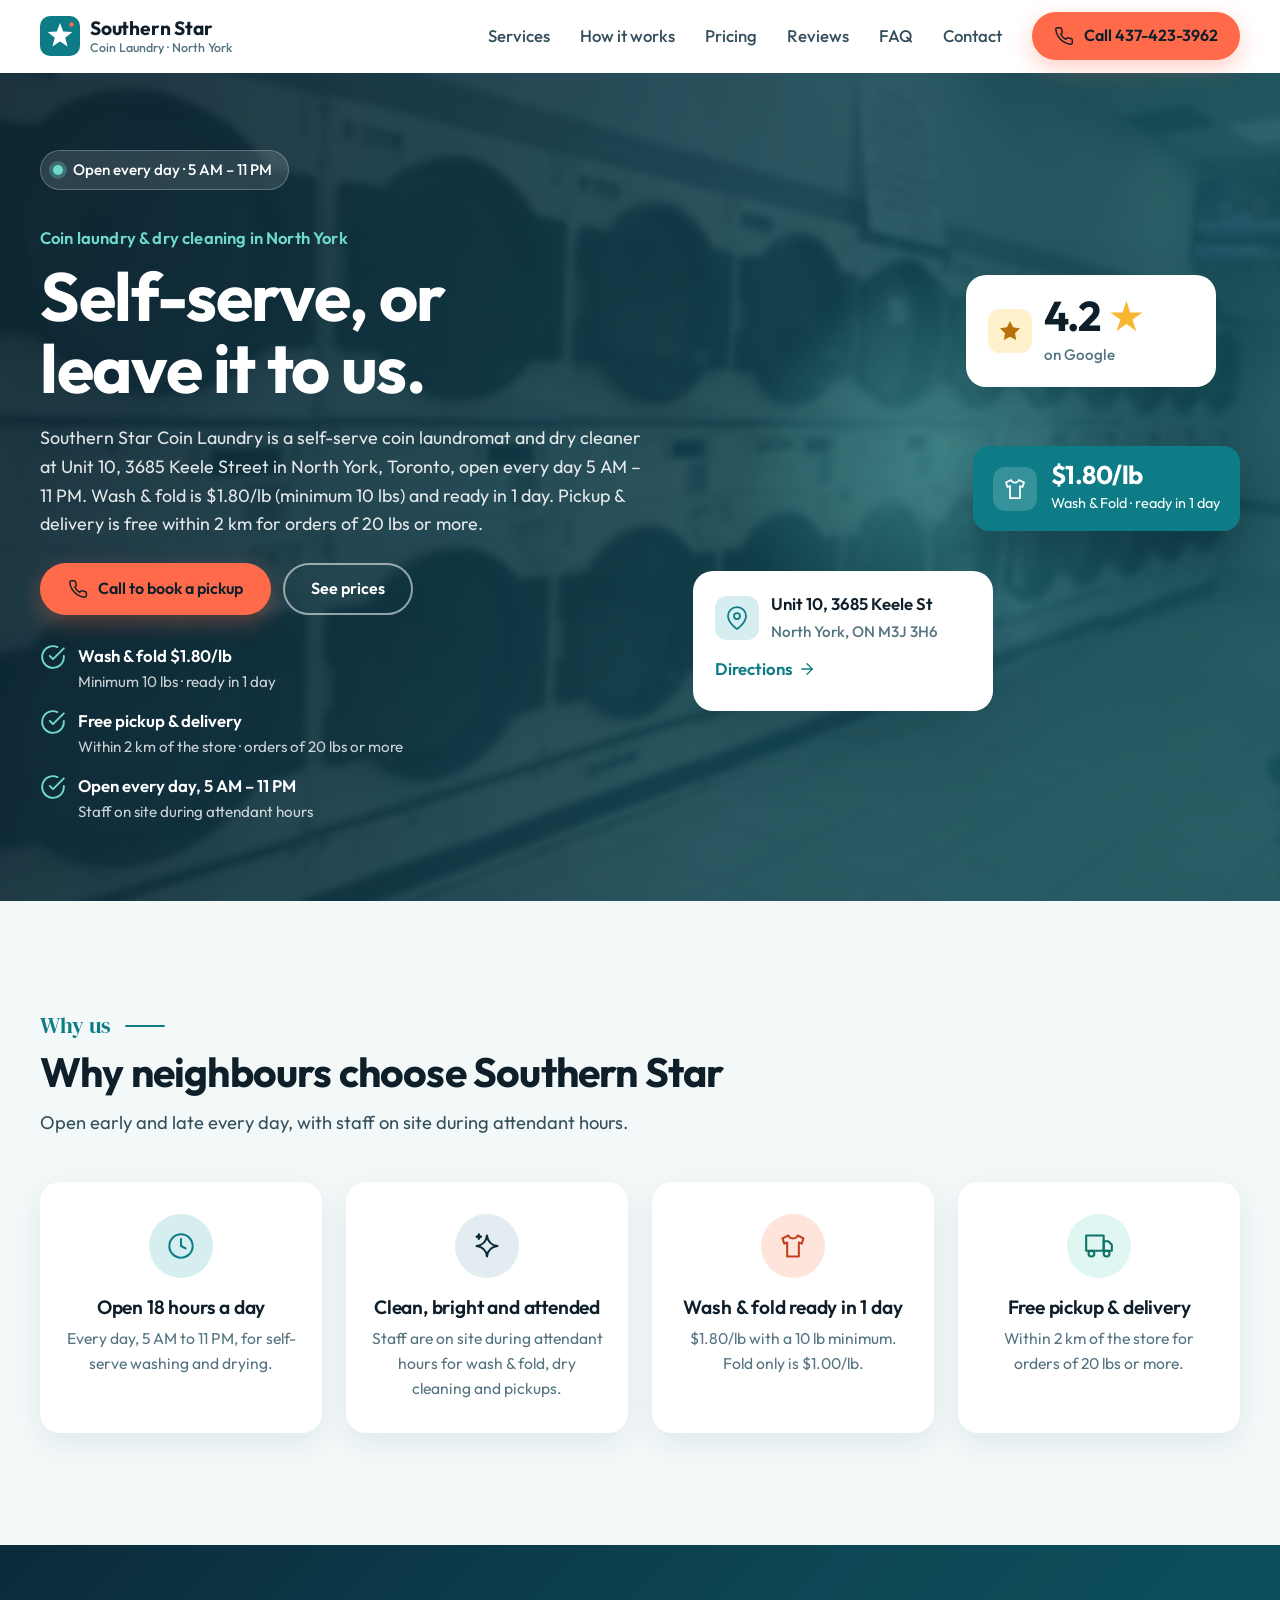
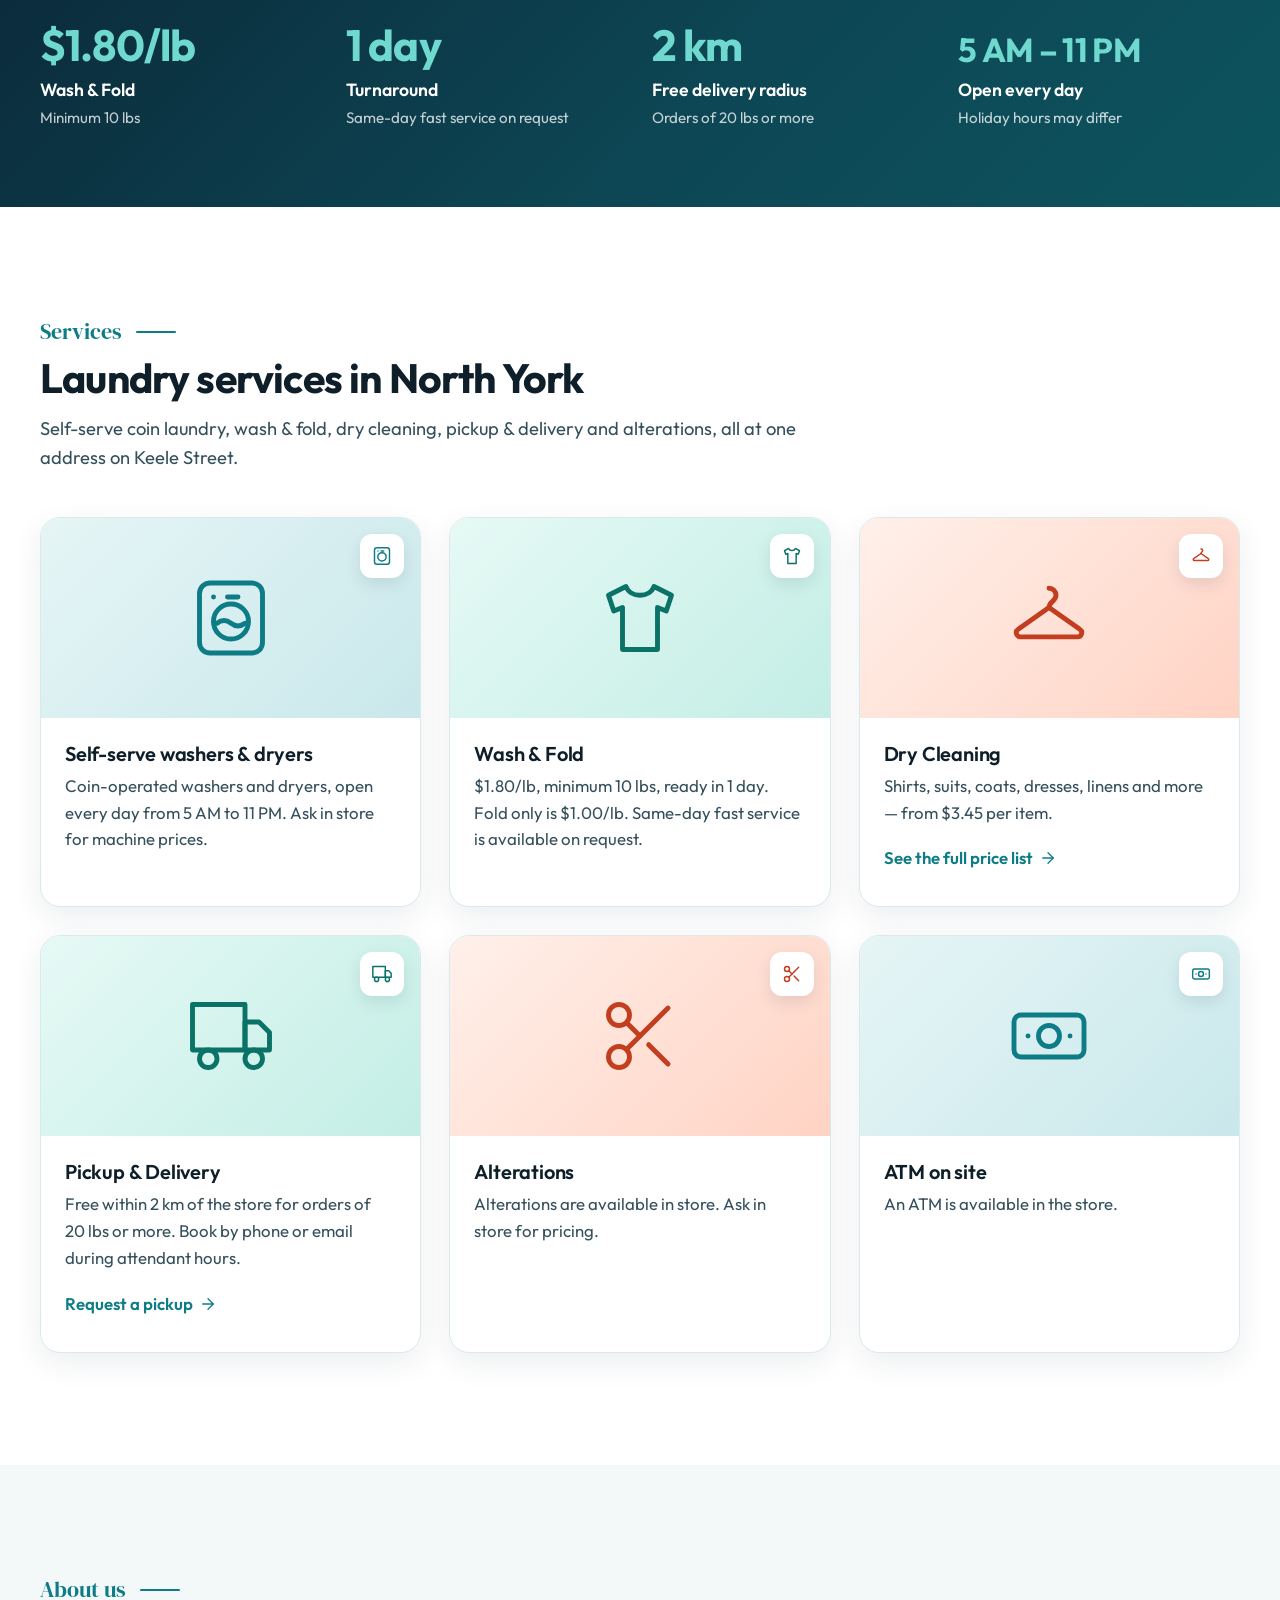
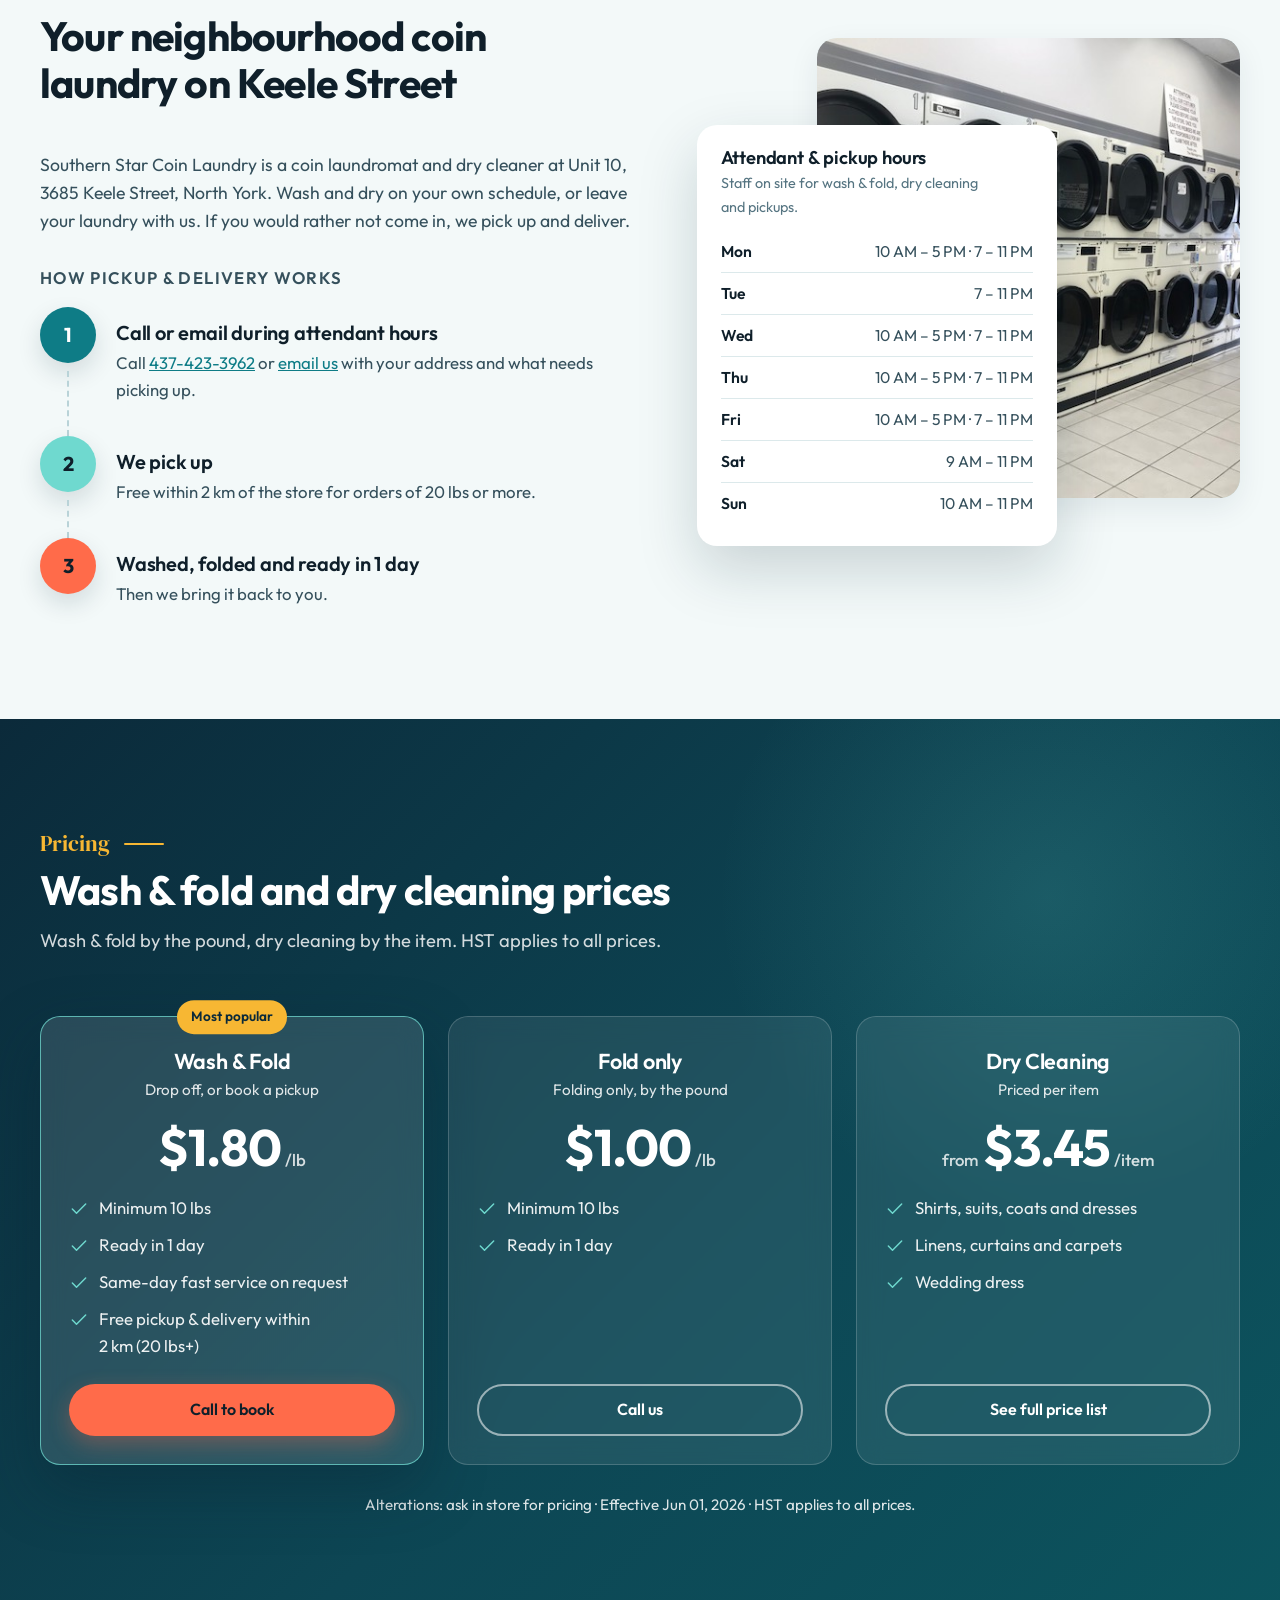
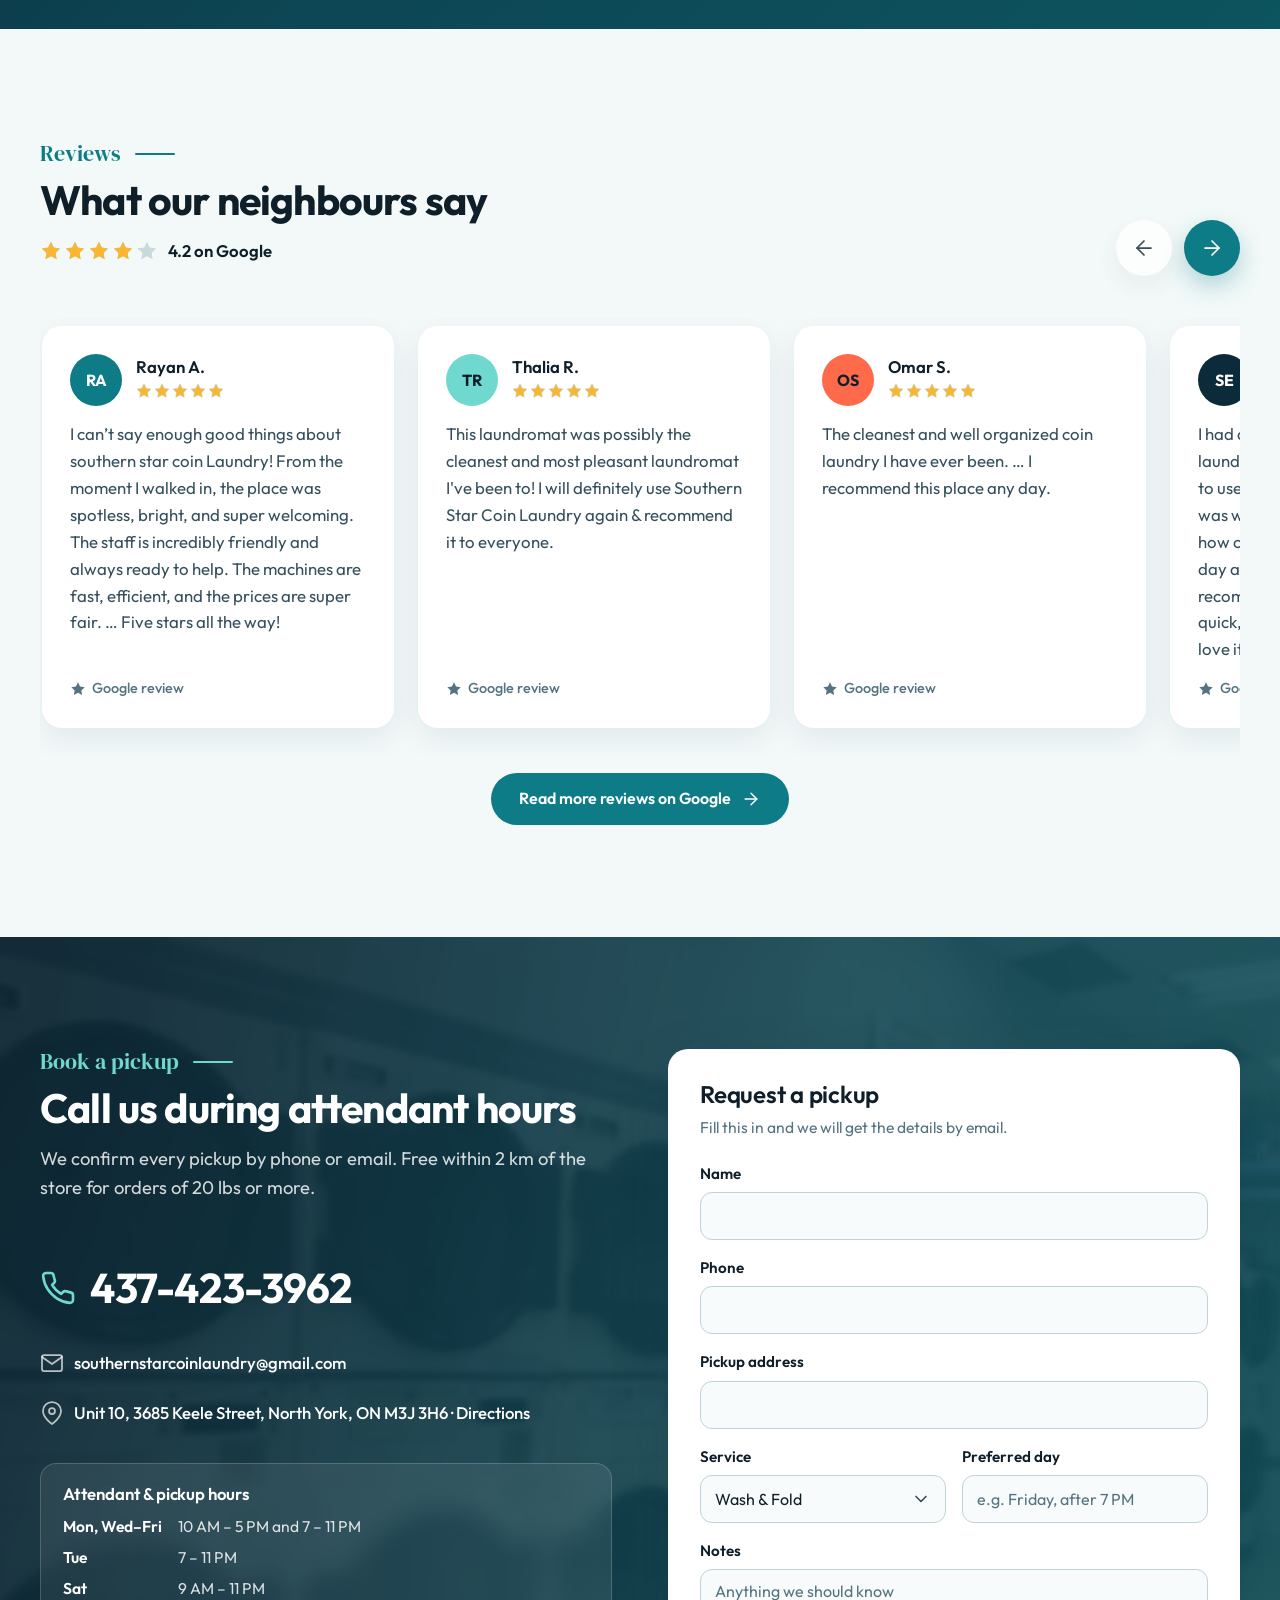
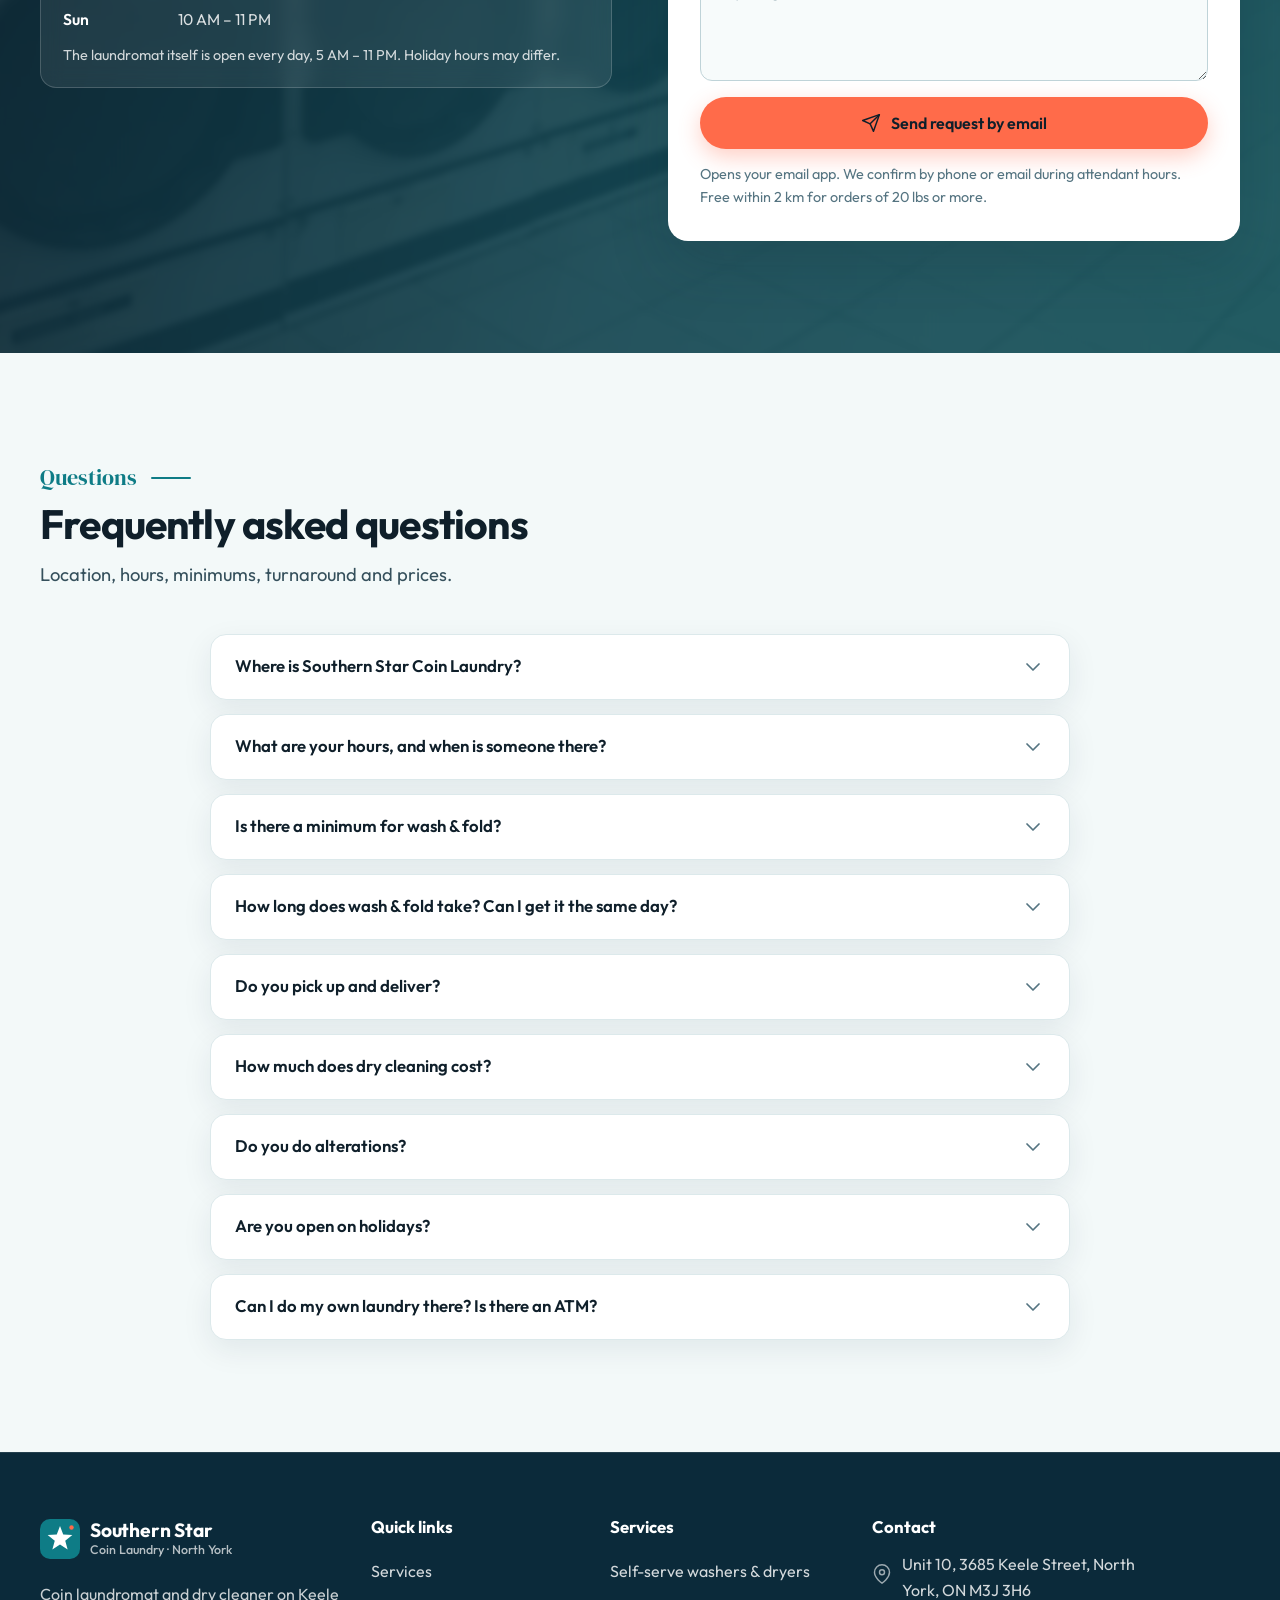
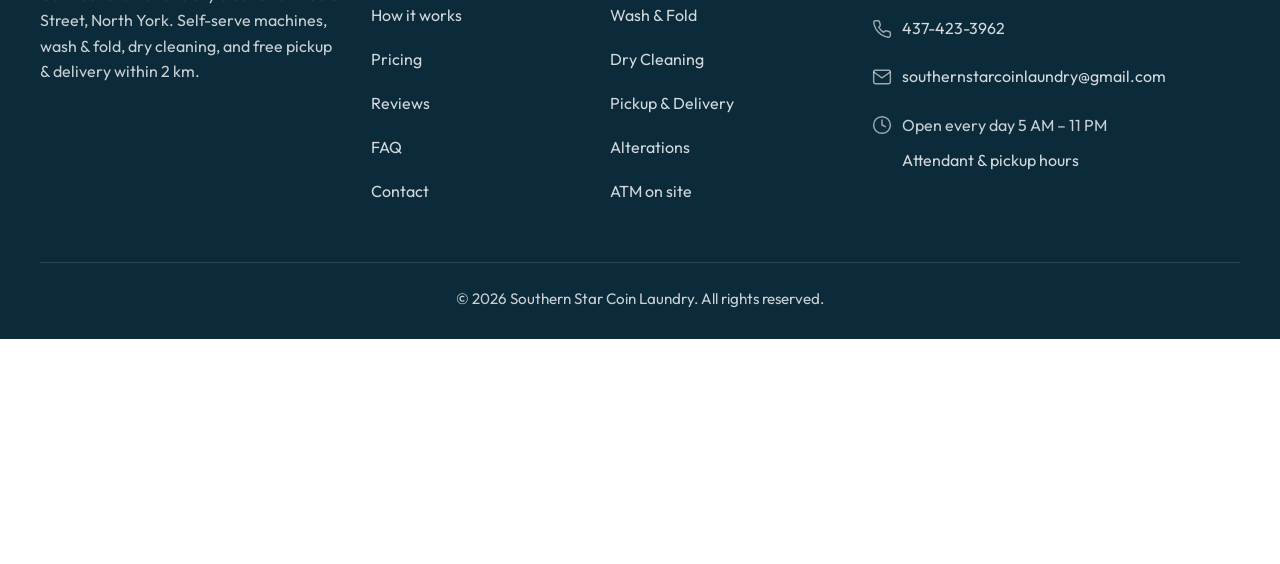
==== about.html @ 2274a683 "Rebuild the site: new design, teal/coral colours, SEO and AI search A from-scratch rebuild inspired " ====
<!doctype html>
<html lang="en-CA">
<head>
  <meta charset="utf-8">
  <meta name="viewport" content="width=device-width, initial-scale=1, viewport-fit=cover">
  <meta http-equiv="refresh" content="0; url=index.html#about">
  <title>About Us | Southern Star Coin Laundry, North York</title>
  <meta name="description" content="Southern Star Coin Laundry is your neighbourhood laundromat at Unit 10, 3685 Keele St, North York: wash &amp; fold, dry cleaning, pickup &amp; delivery.">
  <meta name="robots" content="noindex, follow">
  <link rel="canonical" href="https://sscoinlaundry.vercel.app/">
  <meta name="theme-color" content="#FFFFFF">
  <link rel="icon" href="data:image/svg+xml,%3Csvg xmlns='http://www.w3.org/2000/svg' viewBox='0 0 40 40'%3E%3Crect width='40' height='40' rx='10' fill='%230E7C86'/%3E%3Cpolygon fill='%23fff' points='20,7 23.23,15.55 32.36,15.98 25.23,21.7 27.64,30.52 20,25.5 12.36,30.52 14.77,21.7 7.64,15.98 16.77,15.55'/%3E%3Ccircle cx='31.5' cy='8.5' r='2.2' fill='%23FF6B4A'/%3E%3C/svg%3E">
  <link rel="stylesheet" href="css/site.css">
</head>
<body>
  <main id="main" class="redirect">
    <div>
      <h1>About Southern Star Coin Laundry</h1>
      <p>This page has moved to the home page. <a class="btn btn--blue btn--sm" href="index.html#about">Continue to About us</a></p>
    </div>
  </main>
</body>
</html>
---- css/site.css ----
/* ==========================================================================
   Southern Star Coin Laundry — site.css
   One stylesheet for every page. No framework, no icon font.

   Table of contents
     1. Tokens
     2. Base and reset
     3. Typography
     4. Layout: container, sections, section headers
     5. Icons and buttons
     6. Header and navigation
     7. Hero
     8. Why us (feature cards)
     9. Stats band
    10. Services
    11. About / How it works
    12. Pricing band (glass cards)
    13. Reviews
    14. Book a pickup (contact block + form)
    15. FAQ
    16. Footer
    17. Secondary pages: page hero, tabs, price list, hours table, map, CTA band
    18. Utilities
    19. Hover (fine pointers only) and reduced motion
    20. Pricing page (pricing.html)
    21. Contact page (contact.html)
   ========================================================================== */


/* 1. Tokens
   ========================================================================== */
:root {
  /* "Fresh & clean": deep teal for trust, aqua for highlights, warm coral for the
     Call buttons. --blue keeps its name but is the deep teal. Contrast ratios are
     WCAG 2.x, measured by script. */
  --blue: #0E7C86;          /* deep teal: links, eyebrows, icons, secondary buttons (white text 4.95:1) */
  --blue-dark: #0A5F67;     /* teal hover / pressed (white text 7.4:1) */
  --blue-soft: #EDF7F8;     /* teal tint: light button hover, note boxes (teal text 4.5:1) */
  --aqua: #6FD9CF;          /* highlights on dark only: eyebrows, stat numbers, check icons (4.6:1+ on every dark surface) */
  --aqua-deep: #0B7268;     /* aqua-family icons on light tints */
  --cta: #FF6B4A;           /* warm coral: the Call buttons, with --ink text (6.0:1) */
  --cta-hover: #FF8466;     /* lighter on hover so the dark label gains contrast (7.0:1) */
  --cta-deep: #C23E1F;      /* coral-family icons on light tints */
  --navy: #0B2A3A;          /* deep sea navy: footer, dark band base */
  --navy-deep: #082230;     /* photo overlays */
  --navy-mid: #0D4654;
  --teal-end: #0C545E;      /* lightest stop of the dark bands: aqua 5.1:1, amber 4.8:1 */
  --ink: #0F1F2A;           /* headings */
  --text: #35505C;          /* body: 8.0:1 on --bg */
  --muted: #557481;         /* secondary text: 4.7:1 on --bg, 5.0:1 on white */
  --bg: #F3F9F9;
  --card: #FFFFFF;
  --line: #DCE9EB;
  --amber: #F7B733;         /* only the "Most popular" badge, the pricing eyebrow and rating stars */
  --amber-dark: #D9980E;
  --radius: 20px;
  --radius-sm: 12px;
  --pill: 999px;
  --shadow: 0 10px 30px rgba(11, 42, 58, .08);
  --shadow-lg: 0 24px 60px rgba(11, 42, 58, .18);
  --font: "Outfit", system-ui, -apple-system, "Segoe UI", Roboto, sans-serif;
  --font-serif: "DM Serif Display", Georgia, "Times New Roman", serif;
  --header-h: 72px;
  --container: 1200px;
  --gutter: 24px;
  --section-pad: clamp(64px, 9vw, 112px);
  --ease: cubic-bezier(.2, .7, .2, 1);
  --dark-gradient: linear-gradient(135deg, var(--navy) 0%, var(--navy-mid) 55%, var(--teal-end) 100%);
}

@media (max-width: 39.999em) {
  :root { --gutter: 16px; --header-h: 64px; }
}


/* 2. Base and reset
   ========================================================================== */
*, *::before, *::after { box-sizing: border-box; }

html {
  -webkit-text-size-adjust: 100%;
  -webkit-tap-highlight-color: transparent;
  scroll-padding-top: calc(var(--header-h) + 16px);
}

@media (prefers-reduced-motion: no-preference) {
  html { scroll-behavior: smooth; }
}

body {
  margin: 0;
  font-family: var(--font);
  font-size: 1.05rem;
  line-height: 1.6;
  color: var(--text);
  background: var(--card);
  -webkit-font-smoothing: antialiased;
  /* break-word (not anywhere) so flex and grid items never shrink to one letter;
     the long email address opts back in to "anywhere" (section 18) */
  overflow-wrap: break-word;
}

img, svg, iframe { display: block; max-width: 100%; }

a { color: var(--blue); }
a, button, [role="button"], summary { touch-action: manipulation; }
/* Phone numbers in running text never split at the hyphens */
a[href^="tel:"]:not(.btn):not(.book__phone) { white-space: nowrap; }

button, input, select, textarea { font: inherit; color: inherit; }

/* Anchor offset for the sticky header lives on html (scroll-padding-top) only;
   adding scroll-margin on targets as well doubled it */

:focus-visible { outline: 3px solid var(--blue); outline-offset: 3px; }
:focus:not(:focus-visible) { outline: none; }
.hero :focus-visible,
.section--dark :focus-visible,
.site-footer :focus-visible { outline-color: #fff; }


/* 3. Typography
   ========================================================================== */
h1, h2, h3, h4 { margin: 0; color: var(--ink); line-height: 1.15; letter-spacing: -.02em; }
h1 { font-size: clamp(2.4rem, 5.5vw, 4.25rem); font-weight: 700; line-height: 1.05; }
h2 { font-size: clamp(1.9rem, 3.2vw, 2.6rem); font-weight: 700; }
h3 { font-size: 1.25rem; font-weight: 600; letter-spacing: -.01em; }
p { margin: 0 0 1em; }
h1, h2, h3 { text-wrap: balance; }
p, li, dd { text-wrap: pretty; }   /* avoids one-word last lines where supported */

.eyebrow {
  display: flex;
  align-items: center;
  gap: 14px;
  margin: 0;
  font-family: var(--font-serif);
  font-weight: 400;
  font-size: 1.35rem;
  line-height: 1.2;
  color: var(--blue);
}
.eyebrow::after { content: ""; width: 40px; height: 2px; background: currentColor; border-radius: 2px; }
.eyebrow--amber { color: var(--amber); }
.eyebrow--white { color: #fff; }
.eyebrow--aqua { color: var(--aqua); }   /* on dark bands only */


/* 4. Layout
   Breakpoints are in em (16px = 1em by default), so layouts stack when people raise
   their browser text size. Grid tracks use minmax(0, …) so a long word wraps
   instead of widening the page.
   ========================================================================== */
.container {
  width: 100%;
  max-width: calc(var(--container) + 2 * var(--gutter));
  margin: 0 auto;
  padding: 0 var(--gutter);
  /* viewport-fit=cover: keep content clear of the notch in landscape */
  padding-left: max(var(--gutter), env(safe-area-inset-left, 0px));
  padding-right: max(var(--gutter), env(safe-area-inset-right, 0px));
}

.section { padding: var(--section-pad) 0; }
.section--light { background: var(--bg); }
.section--white { background: var(--card); }
.section--dark { background: var(--dark-gradient); color: #fff; }
.section--dark h2, .section--dark h3 { color: #fff; }

.section__head { max-width: 760px; margin-bottom: 44px; }
.section__title { margin: 10px 0 12px; }
.section__lead { font-size: 1.15rem; margin: 0; color: var(--text); }
.section--dark .section__lead { color: rgba(255, 255, 255, .82); }
.section__head--center { margin-left: auto; margin-right: auto; text-align: center; }
.section__head--center .eyebrow { justify-content: center; }
/* Centred eyebrows get a line on both sides so the word sits on the centre line */
.section__head--center .eyebrow::before { content: ""; width: 40px; height: 2px; background: currentColor; border-radius: 2px; }


/* 5. Icons and buttons
   ========================================================================== */
.icon {
  width: 24px;
  height: 24px;
  flex: none;
  fill: none;
  stroke: currentColor;
  stroke-width: 1.75;
  stroke-linecap: round;
  stroke-linejoin: round;
}
.icon--fill { fill: currentColor; stroke: none; }
.icon--sm { width: 20px; height: 20px; }
.icon--xl { width: 84px; height: 84px; stroke-width: 1.4; }

.btn {
  display: inline-flex;
  align-items: center;
  justify-content: center;
  gap: 10px;
  min-height: 52px;
  padding: 0 26px;
  border: 2px solid transparent;
  border-radius: var(--pill);
  font-weight: 600;
  font-size: 1rem;
  line-height: 1.2;
  text-decoration: none;
  text-align: center;
  cursor: pointer;
  user-select: none;
  -webkit-user-select: none;
  -webkit-touch-callout: none;
  transition: transform .12s var(--ease), background-color .15s, color .15s, border-color .15s, box-shadow .15s;
}
.btn:active { transform: scale(.97); }
.btn .icon { width: 20px; height: 20px; }

.btn--cta { background: var(--cta); color: var(--ink); box-shadow: 0 8px 22px rgba(255, 107, 74, .32); }
.btn--blue { background: var(--blue); color: #fff; }
.btn--light { background: #fff; color: var(--blue); }
.btn--outline { background: transparent; color: #fff; border-color: rgba(255, 255, 255, .55); }
.btn--outline-blue { background: transparent; color: var(--blue); border-color: var(--blue); }
.btn--block { width: 100%; }
.btn--sm { min-height: 44px; padding: 0 18px; font-size: .95rem; }

/* Circle buttons (reviews prev/next) */
.circle-btn {
  width: 56px;
  height: 56px;
  border: 0;
  border-radius: 50%;
  display: inline-flex;
  align-items: center;
  justify-content: center;
  cursor: pointer;
  user-select: none;
  -webkit-user-select: none;
  transition: transform .12s var(--ease), background-color .15s, opacity .15s;
}
.circle-btn:active { transform: scale(.94); }
.circle-btn:disabled { opacity: .4; cursor: default; }
.circle-btn--light { background: #fff; color: var(--ink); box-shadow: var(--shadow); }
.circle-btn--blue { background: var(--blue); color: #fff; box-shadow: 0 10px 24px rgba(14, 124, 134, .3); }

/* Text link with arrow */
.link-arrow {
  display: inline-flex;
  align-items: center;
  gap: 6px;
  min-height: 44px;
  font-weight: 600;
  color: var(--blue);
  text-decoration: none;
}
.link-arrow .icon { width: 18px; height: 18px; }


/* 6. Header and navigation
   ========================================================================== */
.skip-link {
  position: absolute;
  top: -100px;
  left: 16px;
  z-index: 100;
  padding: 12px 18px;
  border-radius: var(--radius-sm);
  background: var(--navy);
  color: #fff;
  font-weight: 600;
  text-decoration: none;
}
.skip-link:focus { top: 12px; }

.site-header {
  position: sticky;
  top: 0;
  z-index: 50;
  background: #fff;
  border-bottom: 1px solid transparent;
  transition: box-shadow .2s var(--ease), border-color .2s;
}
.site-header.is-scrolled { box-shadow: 0 6px 24px rgba(11, 42, 58, .08); border-color: var(--line); }

.nav { position: relative; display: flex; align-items: center; gap: 16px; min-height: var(--header-h); }

.brand {
  display: flex;
  align-items: center;
  gap: 10px;
  margin-right: auto;
  min-width: 0;
  min-height: 44px;
  color: var(--ink);
  text-decoration: none;
}
.brand__mark { width: 40px; height: 40px; flex: none; }
.brand__text { display: flex; flex-direction: column; min-width: 0; line-height: 1.1; }
.brand__name, .brand__tag { white-space: nowrap; overflow: hidden; text-overflow: ellipsis; }
.brand__name { font-weight: 700; font-size: 1.2rem; letter-spacing: -.01em; }
.brand__tag { font-size: .78rem; font-weight: 500; color: var(--muted); margin-top: 2px; }

.nav__links ul { list-style: none; margin: 0; padding: 0; display: flex; gap: 2px; }
.nav__links a {
  display: flex;
  align-items: center;
  min-height: 44px;
  padding: 0 14px;
  border-radius: var(--pill);
  color: var(--text);
  font-weight: 500;
  text-decoration: none;
  white-space: nowrap;
  transition: background-color .15s, color .15s;
}
.nav__links a:active { background: var(--bg); }

.nav__actions { display: flex; align-items: center; gap: 8px; flex: none; }

.btn--call { min-height: 48px; padding: 0 20px; flex: none; }
.btn--call__short { display: none; }

.nav__toggle {
  display: none;
  flex: none;
  width: 44px;
  height: 44px;
  padding: 0;
  border: 0;
  border-radius: var(--radius-sm);
  background: var(--bg);
  color: var(--ink);
  cursor: pointer;
  align-items: center;
  justify-content: center;
  user-select: none;
  -webkit-user-select: none;
}
.nav__toggle:active { transform: scale(.94); }
.nav__toggle .icon--close { display: none; }
.site-header.is-open .nav__toggle .icon--menu { display: none; }
.site-header.is-open .nav__toggle .icon--close { display: block; }

@media (max-width: 68.749em) {
  .nav__links a { padding: 0 10px; }
  /* Short "Call" label until the full number fits without squeezing the brand */
  .btn--call__full { display: none; }
  .btn--call__short { display: inline; }
}

@media (max-width: 61.999em) {
  .nav__toggle { display: inline-flex; }
  .btn--call__full { display: none; }
  .btn--call__short { display: inline; }
  .btn--call { padding: 0 16px; min-height: 44px; }
  .nav { gap: 12px; }

  .nav__links {
    display: none;
    position: absolute;
    top: 100%;
    left: 0;
    right: 0;
    padding: 8px var(--gutter) 16px;
    padding-left: max(var(--gutter), env(safe-area-inset-left, 0px));
    padding-right: max(var(--gutter), env(safe-area-inset-right, 0px));
    background: #fff;
    border-top: 1px solid var(--line);
    box-shadow: 0 24px 40px rgba(11, 42, 58, .14);
    /* The panel scrolls on its own when it is taller than the screen (phones in landscape) */
    max-height: calc(100vh - var(--header-h));
    max-height: calc(100dvh - var(--header-h));
    overflow-y: auto;
    overscroll-behavior: contain;
    -webkit-overflow-scrolling: touch;
  }
  .site-header.is-open .nav__links { display: block; }
  .nav__links ul { flex-direction: column; gap: 2px; }
  .nav__links a { min-height: 48px; padding: 0 12px; font-size: 1.1rem; border-radius: var(--radius-sm); }

  /* No JavaScript (or site.js failed to load): a short, non-sticky header with the
     links in wrapping rows, so the menu is reachable and never covers the page */
  html:not(.js) .site-header { position: static; }
  html:not(.js) .nav__links { display: block; position: static; box-shadow: none; border: 0; padding: 0 0 10px; width: 100%; max-height: none; overflow: visible; }
  html:not(.js) .nav__links ul { flex-direction: row; flex-wrap: wrap; gap: 0 4px; }
  html:not(.js) .nav__links a { min-height: 44px; padding: 0 10px; font-size: 1rem; }
  html:not(.js) .nav { flex-wrap: wrap; }
  html:not(.js) .nav__links { order: 3; }   /* brand and Call on the first row */
  html:not(.js) .nav__toggle { display: none; }
}
@media (max-width: 61.999em) and (max-height: 500px) {
  .nav__links a { min-height: 44px; }
}

@media (max-width: 39.999em) {
  .brand__name { font-size: 1.1rem; }
  .brand__tag { font-size: .75rem; }   /* 12px floor */
}
@media (max-width: 23.749em) {
  .brand__mark { width: 36px; height: 36px; }
  .brand__name { font-size: 1.05rem; }
  .brand__tag { display: none; }
  .btn--call { padding: 0 12px; min-width: 44px; }
  .btn--call__short { position: absolute; width: 1px; height: 1px; overflow: hidden; clip: rect(0 0 0 0); white-space: nowrap; }
  .btn--call .icon { width: 22px; height: 22px; }
}
/* Very narrow screens or large text: the business name wraps, it is never cut off */
@media (max-width: 18.749em) {
  .nav { gap: 8px; }
  .brand { gap: 8px; }
  .brand__name { white-space: normal; line-height: 1.05; }
}


/* 7. Hero
   ========================================================================== */
.hero {
  position: relative;
  isolation: isolate;
  overflow: hidden;
  display: flex;
  align-items: center;
  min-height: 90vh;
  min-height: 90svh;
  padding: clamp(48px, 6vw, 80px) 0;
  background: var(--navy-deep);
  color: #fff;
}
.hero__bg {
  position: absolute;
  inset: -16px;
  z-index: -1;
  background:
    linear-gradient(105deg, rgba(8, 34, 48, .92) 0%, rgba(13, 70, 84, .88) 60%, rgba(12, 84, 94, .88) 100%),
    url("../img/laundromat_img.jpg") center / cover no-repeat;
  filter: blur(3px) saturate(.9);
  transform: scale(1.04);
}
.hero__grid {
  display: grid;
  grid-template-columns: minmax(0, 1.05fr) minmax(0, .95fr);
  gap: 48px;
  align-items: center;
}
.hero h1 { margin: 22px 0 20px; color: #fff; max-width: 12ch; }
/* Small descriptive line inside the H1 (search phrase), above the display line */
.hero__kicker {
  display: block;
  margin-bottom: 12px;
  font-size: clamp(1rem, 1.3vw, 1.15rem);
  font-weight: 600;
  line-height: 1.35;
  letter-spacing: .01em;
  color: var(--aqua);
}
.hero__lead {
  max-width: 58ch;
  margin: 0 0 24px;
  font-size: clamp(1.05rem, 1.4vw, 1.25rem);
  color: rgba(255, 255, 255, .88);
}

.chip {
  display: inline-flex;
  align-items: center;
  gap: 10px;
  min-height: 40px;
  padding: 6px 16px 6px 12px;
  border: 1px solid rgba(255, 255, 255, .24);
  border-radius: var(--pill);
  background: rgba(255, 255, 255, .12);
  font-weight: 500;
  font-size: .95rem;
  color: #fff;
}
.chip__dot { width: 10px; height: 10px; border-radius: 50%; background: var(--aqua); box-shadow: 0 0 0 4px rgba(111, 217, 207, .28); flex: none; }

.checklist { list-style: none; margin: 0; padding: 0; display: grid; gap: 14px; }
.checklist li { display: flex; gap: 12px; align-items: flex-start; }
.checklist .icon { width: 26px; height: 26px; color: var(--aqua); margin-top: 1px; }
.checklist strong { display: block; font-weight: 600; color: #fff; }
.checklist small { display: block; font-size: .95rem; color: rgba(255, 255, 255, .78); }

/* The buttons sit right under the lead so both are on the first screen */
.hero__actions { display: flex; flex-wrap: wrap; gap: 12px; margin-bottom: 28px; }

/* Floating card composition (desktop only) */
.hero__visual { position: relative; height: 480px; }
.hero__orb {
  position: absolute;
  left: 50%;
  top: 50%;
  width: 420px;
  height: 420px;
  border-radius: 50%;
  transform: translate(-50%, -50%);
  background: radial-gradient(circle at 45% 45%, rgba(111, 217, 207, .34), rgba(111, 217, 207, 0) 68%);
  filter: blur(12px);
  pointer-events: none;
}
.float-card {
  position: absolute;
  padding: 20px 22px;
  border-radius: var(--radius);
  background: #fff;
  color: var(--ink);
  box-shadow: var(--shadow-lg);
}
.float-card--rating { top: 28px; right: 24px; width: 250px; }
/* The three cards are staggered so they never share a horizontal band:
   rating ~28–140, price badge ~199–284, address ~327–464 (of 480) */
.float-card--address { left: 0; bottom: 16px; width: 300px; }
.float-card__big { font-size: 2.6rem; font-weight: 700; line-height: 1; letter-spacing: -.02em; color: var(--ink); margin: 0; }
.star-glyph { color: var(--amber); }
.float-card__label { margin: 6px 0 0; font-size: .95rem; color: var(--muted); font-weight: 500; }
.float-card__row { display: flex; align-items: center; gap: 12px; }
.float-card__icon {
  width: 44px;
  height: 44px;
  flex: none;
  border-radius: 12px;
  display: flex;
  align-items: center;
  justify-content: center;
}
.float-card__icon--star { background: #FFF1CC; color: #B7700A; }   /* rating gold, 3.5:1 */
.float-card__icon--teal { background: #D6EEF0; color: var(--blue); }
.float-card strong { display: block; font-weight: 600; color: var(--ink); }
.float-card .link-arrow { min-height: 44px; margin-top: 2px; }
.float-badge {
  position: absolute;
  right: 0;
  bottom: 196px;
  display: flex;
  align-items: center;
  gap: 14px;
  padding: 16px 20px;
  border-radius: 16px;
  background: var(--blue);
  color: #fff;
  box-shadow: 0 20px 50px rgba(8, 34, 48, .45);
}
.float-badge__icon { width: 44px; height: 44px; border-radius: 12px; background: rgba(255, 255, 255, .16); display: flex; align-items: center; justify-content: center; flex: none; }
.float-badge__value { font-size: 1.6rem; font-weight: 700; line-height: 1; letter-spacing: -.02em; }
.float-badge__label { font-size: .9rem; color: #fff; margin-top: 4px; white-space: nowrap; }

@media (max-width: 61.999em) {
  .hero__grid { grid-template-columns: minmax(0, 1fr); }
  .hero__visual { display: none; }
  .hero h1 { max-width: none; }
}
@media (max-width: 29.999em) {
  .hero__actions .btn { width: 100%; }
}
/* Phones in landscape: a compact hero so the buttons are near the first screen */
@media (max-height: 500px) and (orientation: landscape) {
  .hero { min-height: 0; padding: 32px 0; }
  .hero h1 { font-size: clamp(2rem, 5vw, 2.4rem); margin: 14px 0 12px; }
}


/* 8. Why us (feature cards)
   ========================================================================== */
.feature-grid { display: grid; grid-template-columns: repeat(4, minmax(0, 1fr)); gap: 24px; }

.feature-card {
  padding: 32px 24px;
  border-radius: var(--radius);
  background: var(--card);
  box-shadow: var(--shadow);
  text-align: center;
  transition: transform .2s var(--ease), box-shadow .2s var(--ease);
}
.feature-card h3 { margin: 0 0 8px; font-size: 1.2rem; }
.feature-card p { margin: 0; font-size: .98rem; color: var(--muted); }
.feature-card--left { text-align: left; }
.feature-card--left .icon-circle { margin-left: 0; }

.icon-circle {
  width: 64px;
  height: 64px;
  margin: 0 auto 18px;
  border-radius: 50%;
  display: flex;
  align-items: center;
  justify-content: center;
}
.icon-circle .icon { width: 28px; height: 28px; }
.icon-circle--teal { background: #D6EEF0; color: var(--blue); }        /* 4.1:1 */
.icon-circle--aqua { background: #DFF6F3; color: var(--aqua-deep); }   /* 5.1:1 */
.icon-circle--coral { background: #FFE4DC; color: var(--cta-deep); }   /* 4.3:1 */
.icon-circle--sea { background: #E2ECF1; color: var(--navy); }         /* 12.4:1 */

@media (max-width: 61.999em) { .feature-grid { grid-template-columns: repeat(2, minmax(0, 1fr)); } }
@media (max-width: 39.999em) {
  .feature-grid { grid-template-columns: minmax(0, 1fr); gap: 16px; }
  /* Phones: icon beside the text, so four short cards are not four screens */
  .feature-card { display: grid; grid-template-columns: 56px minmax(0, 1fr); gap: 2px 16px; align-items: start; text-align: left; padding: 20px; }
  .feature-card .icon-circle { grid-row: span 2; width: 56px; height: 56px; margin: 0; }
  .feature-card h3 { margin: 4px 0 2px; }
}


/* 9. Stats band
   ========================================================================== */
.stats { background: var(--dark-gradient); color: #fff; padding: clamp(48px, 6vw, 80px) 0; }
.stats__grid { display: grid; grid-template-columns: repeat(4, minmax(0, 1fr)); gap: 32px 24px; }
/* Every value box is one big-number line tall and its text sits on the bottom,
   so the labels and notes line up even where the value is set smaller */
.stat__value {
  display: flex;
  align-items: flex-end;
  min-height: calc(clamp(2rem, 3.4vw, 2.9rem) * 1.05);
  font-size: clamp(2rem, 3.4vw, 2.9rem);
  font-weight: 700;
  line-height: 1.05;
  letter-spacing: -.02em;
  color: var(--aqua);
}
.stat__value--sm { font-size: clamp(1.7rem, 2.6vw, 2.25rem); }
.stat__label { margin-top: 8px; font-weight: 600; font-size: 1.1rem; }
.stat__note { margin: 2px 0 0; font-size: .95rem; color: rgba(255, 255, 255, .76); }

/* Two columns until four fit without squeezing "5 AM – 11 PM" */
@media (max-width: 61.999em) { .stats__grid { grid-template-columns: repeat(2, minmax(0, 1fr)); } }
@media (max-width: 29.999em) {
  .stats__grid { gap: 28px 16px; }
  .stat__value { font-size: 1.75rem; min-height: calc(1.75rem * 1.05); }
  .stat__value--sm { font-size: 1.4rem; }
  .stat__label { font-size: 1rem; }
}
/* Large text on a phone: one stat per row */
@media (max-width: 18.749em) { .stats__grid { grid-template-columns: minmax(0, 1fr); } }


/* 10. Services
   ========================================================================== */
.services-grid { display: grid; grid-template-columns: repeat(3, minmax(0, 1fr)); gap: 28px; }

.service-card {
  display: flex;
  flex-direction: column;
  overflow: hidden;
  border: 1px solid var(--line);
  border-radius: var(--radius);
  background: var(--card);
  box-shadow: var(--shadow);
  transition: transform .2s var(--ease), box-shadow .2s var(--ease);
}
.service-card__media {
  position: relative;
  height: 200px;
  display: flex;
  align-items: center;
  justify-content: center;
}
.service-card__badge {
  position: absolute;
  top: 16px;
  right: 16px;
  width: 44px;
  height: 44px;
  border-radius: 12px;
  display: flex;
  align-items: center;
  justify-content: center;
  /* White tile in the card's own hue (the media block sets `color`), so each card
     stays one colour instead of adding a second accent */
  background: #fff;
  color: inherit;
  box-shadow: 0 6px 16px rgba(11, 42, 58, .10);
}
.service-card__body { padding: 24px 24px 28px; display: flex; flex-direction: column; gap: 8px; flex: 1; }
.service-card h3 { margin: 0; }
.service-card p { margin: 0; }
.service-card .link-arrow { margin-top: auto; padding-top: 4px; }

/* Three tints in diagonal order (teal, aqua, coral / aqua, coral, teal) */
.media--teal { background: linear-gradient(135deg, #E6F5F6 0%, #C9E8EB 100%); color: var(--blue); }
.media--aqua { background: linear-gradient(135deg, #E6F9F5 0%, #C3EEE5 100%); color: var(--aqua-deep); }
.media--coral { background: linear-gradient(135deg, #FFF0EA 0%, #FFD3C4 100%); color: var(--cta-deep); }

@media (max-width: 61.999em) { .services-grid { grid-template-columns: repeat(2, minmax(0, 1fr)); } }
@media (max-width: 39.999em) {
  .services-grid { grid-template-columns: minmax(0, 1fr); gap: 20px; }
  .service-card__media { height: 112px; }
  .service-card__media .icon--xl { width: 56px; height: 56px; }
}


/* 11. About / How it works
   ========================================================================== */
.how__grid { display: grid; grid-template-columns: minmax(0, 1.05fr) minmax(0, .95fr); gap: 56px; align-items: center; }
.how__intro { font-size: 1.1rem; margin: 0 0 32px; }
.how__subtitle { font-size: 1.05rem; font-weight: 600; color: var(--text); text-transform: uppercase; letter-spacing: .08em; margin: 0 0 20px; }

.steps { list-style: none; margin: 0; padding: 0; }
.step { position: relative; display: grid; grid-template-columns: 56px minmax(0, 1fr); gap: 20px; padding-bottom: 32px; }
.step:last-child { padding-bottom: 0; }
.step:not(:last-child)::before {
  content: "";
  position: absolute;
  left: 27px;
  top: 64px;
  bottom: 0;
  border-left: 2px dashed #B9D3D8;
}
.step__num {
  width: 56px;
  height: 56px;
  border-radius: 50%;
  display: flex;
  align-items: center;
  justify-content: center;
  font-weight: 700;
  font-size: 1.25rem;
  color: #fff;
  box-shadow: 0 10px 24px rgba(11, 42, 58, .14);
}
.step__num--teal { background: var(--blue); }
.step__num--aqua { background: var(--aqua); color: var(--ink); }
.step__num--coral { background: var(--cta); color: var(--ink); }
.step h3 { margin: 14px 0 6px; }
.step p { margin: 0; }

.how__visual { position: relative; padding-bottom: 48px; }
/* The gradient shows (with the alt text) if the photo fails to load */
.how__photo { margin-left: 120px; border-radius: var(--radius); overflow: hidden; box-shadow: var(--shadow); background: linear-gradient(135deg, #E6F5F6, #C9E8EB); color: var(--text); font-size: .9rem; }
/* The real shop photo is 640×480: at 460px tall it is shown at or below its own size */
.how__photo img { width: 100%; height: 460px; object-fit: cover; object-position: 30% 50%; }

.hours-card {
  position: absolute;
  left: 0;
  bottom: 0;
  width: min(360px, 100%);
  padding: 22px 24px;
  border-radius: var(--radius);
  background: #fff;
  box-shadow: var(--shadow-lg);
}
.hours-card h3 { margin: 0 0 4px; font-size: 1.15rem; }
.hours-card__note { margin: 0 0 12px; font-size: .9rem; color: var(--muted); }

.hours-table { width: 100%; border-collapse: collapse; font-size: .98rem; }
.hours-table th { width: 3.4em; padding: 8px 0; text-align: left; font-weight: 600; color: var(--ink); }
.hours-table td { padding: 8px 0; text-align: right; color: var(--text); }
.hours-table tr + tr { border-top: 1px solid var(--line); }
.hours-table--lg { font-size: 1.05rem; }
.hours-table--lg th, .hours-table--lg td { padding: 12px 0; }

@media (max-width: 61.999em) {
  .how__grid { grid-template-columns: minmax(0, 1fr); gap: 40px; }
  .how__visual { padding-bottom: 0; }
  .how__photo { margin-left: 0; }
  .how__photo img { height: 280px; }
  .hours-card { position: relative; width: auto; margin: -56px 16px 0; }
}


/* 12. Pricing band (glass cards)
   ========================================================================== */
.pricing { position: relative; isolation: isolate; overflow: hidden; }
.pricing::before {
  content: "";
  position: absolute;
  z-index: -1;
  right: -10%;
  top: -20%;
  width: 60vw;
  height: 60vw;
  max-width: 720px;
  max-height: 720px;
  border-radius: 50%;
  background: radial-gradient(circle, rgba(111, 217, 207, .14), rgba(111, 217, 207, 0) 65%);
  pointer-events: none;
}

.price-grid { display: grid; grid-template-columns: repeat(3, minmax(0, 1fr)); gap: 24px; padding-top: 16px; align-items: stretch; }

.glass {
  position: relative;
  display: flex;
  flex-direction: column;
  padding: 32px 28px 28px;
  border: 1px solid rgba(255, 255, 255, .18);
  border-radius: var(--radius);
  background: rgba(255, 255, 255, .08);
  -webkit-backdrop-filter: blur(12px);
  backdrop-filter: blur(12px);
  color: #fff;
}
.glass--featured { border-color: rgba(111, 217, 207, .75); background: rgba(255, 255, 255, .12); box-shadow: 0 24px 60px rgba(8, 34, 48, .35); }
.glass__badge {
  position: absolute;
  top: 0;
  left: 50%;
  transform: translate(-50%, -50%);
  padding: 6px 14px;
  border-radius: var(--pill);
  background: var(--amber);
  color: var(--navy);
  font-size: .85rem;
  font-weight: 600;
  white-space: nowrap;
}
.glass h3 { margin: 0 0 4px; font-size: 1.35rem; text-align: center; color: #fff; }
.glass__sub { margin: 0 0 20px; text-align: center; font-size: .95rem; color: rgba(255, 255, 255, .86); }
.price { margin: 0 0 22px; text-align: center; line-height: 1; }
.price__from { margin-right: 2px; font-size: 1.05rem; font-weight: 500; color: rgba(255, 255, 255, .8); }
.price__amount { font-size: clamp(2.6rem, 4vw, 3.4rem); font-weight: 700; letter-spacing: -.02em; }
.price__unit { margin-left: 4px; font-size: 1.05rem; font-weight: 500; color: rgba(255, 255, 255, .82); }
.glass ul { list-style: none; margin: 0 0 24px; padding: 0; display: grid; gap: 10px; align-content: start; flex: 1; }
.glass li { display: flex; gap: 10px; align-items: flex-start; color: rgba(255, 255, 255, .92); }
.glass li .icon { width: 20px; height: 20px; margin-top: 4px; color: var(--aqua); }
.pricing__note { margin: 28px 0 0; text-align: center; font-size: .95rem; color: rgba(255, 255, 255, .86); }

@media (max-width: 61.999em) {
  .price-grid { grid-template-columns: minmax(0, 1fr); max-width: 460px; margin: 0 auto; gap: 32px; }
}


/* 13. Reviews
   ========================================================================== */
.reviews__head { display: flex; align-items: flex-end; justify-content: space-between; gap: 24px; flex-wrap: wrap; }
.reviews__head .section__head { margin-bottom: 0; }
.reviews__nav { display: flex; gap: 12px; padding-bottom: 6px; }

.rating-line { display: flex; align-items: center; gap: 10px; margin-top: 14px; font-weight: 600; color: var(--ink); }
.stars { position: relative; display: inline-flex; gap: 2px; color: #C9D9DD; line-height: 0; }
.stars .icon { width: 22px; height: 22px; }
.stars__fill { position: absolute; left: 0; top: 0; display: inline-flex; gap: 2px; overflow: hidden; white-space: nowrap; color: var(--amber); }
.stars--sm .icon { width: 16px; height: 16px; }

.reviews__track {
  display: grid;
  grid-auto-flow: column;
  grid-auto-columns: min(85%, 352px);   /* the next card always peeks in */
  gap: 24px;
  margin-top: 36px;
  padding: 8px 2px 28px;
  overflow-x: auto;
  scroll-snap-type: x mandatory;
  scroll-padding: 0 2px;
  -webkit-overflow-scrolling: touch;
}
/* The arrows drive the row only with JavaScript; without it they are hidden and
   the row keeps its scrollbar */
.js .reviews__track { scrollbar-width: none; }
.js .reviews__track::-webkit-scrollbar { display: none; }
html:not(.js) .reviews__nav { display: none; }

.review-card {
  display: flex;
  flex-direction: column;
  gap: 14px;
  padding: 28px;
  border-radius: var(--radius);
  background: #fff;
  box-shadow: var(--shadow);
  scroll-snap-align: start;
  transition: transform .2s var(--ease), box-shadow .2s var(--ease);
}
.review-card__head { display: flex; align-items: center; gap: 14px; }
.review-card__name { display: block; font-weight: 600; color: var(--ink); }
.review-card__text { margin: 0; color: var(--text); }
.review-card__source { display: flex; align-items: center; gap: 6px; margin-top: auto; font-size: .9rem; font-weight: 500; color: var(--muted); }
.review-card__source .icon { width: 16px; height: 16px; }

.avatar {
  width: 52px;
  height: 52px;
  flex: none;
  border-radius: 50%;
  display: flex;
  align-items: center;
  justify-content: center;
  font-weight: 700;
  font-size: 1rem;
  color: #fff;
}
.avatar--teal { background: var(--blue); }                    /* white 4.95:1 */
.avatar--aqua { background: var(--aqua); color: var(--ink); }  /* 9.3:1 */
.avatar--coral { background: var(--cta); color: var(--ink); }  /* 6.0:1 */
.avatar--sea { background: var(--navy); }                     /* white 14:1 */

.reviews__cta { margin-top: 8px; display: flex; justify-content: center; }


/* 14. Book a pickup (contact block + form)
   ========================================================================== */
.book { position: relative; isolation: isolate; overflow: hidden; background: var(--navy-deep); color: #fff; }
.book__bg {
  position: absolute;
  inset: -16px;
  z-index: -1;
  background:
    linear-gradient(105deg, rgba(8, 34, 48, .94) 0%, rgba(13, 70, 84, .9) 55%, rgba(12, 84, 94, .9) 100%),
    url("../img/laundromat_img.jpg") center / cover no-repeat;
  filter: blur(3px) saturate(.9);
  transform: scale(1.04);
}
.book__grid { display: grid; grid-template-columns: minmax(0, 1fr) minmax(0, 1fr); gap: 56px; align-items: start; }
.book__phone {
  display: inline-flex;
  align-items: center;
  gap: 14px;
  margin: 8px 0 20px;
  font-size: clamp(1.8rem, 3.5vw, 2.6rem);
  font-weight: 700;
  letter-spacing: -.01em;
  color: #fff;
  text-decoration: none;
}
.book__phone .icon { width: 36px; height: 36px; color: var(--aqua); }
.contact-links { list-style: none; margin: 0 0 28px; padding: 0; display: grid; gap: 6px; }
.contact-links a {
  display: inline-flex;
  align-items: center;
  gap: 10px;
  min-height: 44px;
  color: #fff;
  font-weight: 500;
  text-decoration: none;
}
.contact-links .icon { color: rgba(255, 255, 255, .7); }

.hours-summary {
  padding: 20px 22px;
  border: 1px solid rgba(255, 255, 255, .18);
  border-radius: 16px;
  background: rgba(255, 255, 255, .08);
  -webkit-backdrop-filter: blur(10px);
  backdrop-filter: blur(10px);
}
.hours-summary h3 { margin: 0 0 10px; font-size: 1.05rem; color: #fff; }
.hours-summary dl { margin: 0; display: grid; grid-template-columns: auto minmax(0, 1fr); gap: 6px 16px; font-size: .98rem; }
.hours-summary dt { font-weight: 600; color: #fff; }
.hours-summary dd { margin: 0; color: rgba(255, 255, 255, .84); }
.hours-summary__note { margin: 12px 0 0; font-size: .9rem; color: rgba(255, 255, 255, .8); }
@media (max-width: 18.749em) {   /* large text: day above hours */
  .hours-summary dl { grid-template-columns: minmax(0, 1fr); gap: 0; }
  .hours-summary dd { margin-bottom: 8px; }
}

.form-card { padding: 32px; border-radius: var(--radius); background: #fff; color: var(--ink); box-shadow: var(--shadow-lg); }
.form-card h3 { margin: 0 0 6px; font-size: 1.5rem; }
.form-card__intro { margin: 0 0 22px; color: var(--muted); font-size: .98rem; }

.field { display: grid; gap: 6px; margin-bottom: 16px; }
.field label { font-weight: 600; font-size: .95rem; color: var(--ink); }
.field input, .field select, .field textarea {
  width: 100%;
  min-height: 48px;
  padding: 10px 14px;
  border: 1px solid #BFD3D8;
  border-radius: var(--radius-sm);
  background: #F7FBFB;
  color: var(--ink);
  font-size: 16px; /* 16px minimum: iOS does not zoom the page */
  line-height: 1.4;
}
.field textarea { min-height: 112px; resize: vertical; }
.field select {
  appearance: none;
  -webkit-appearance: none;
  padding-right: 44px;
  background-image: url("data:image/svg+xml,%3Csvg xmlns='http://www.w3.org/2000/svg' viewBox='0 0 24 24' fill='none' stroke='%2335505C' stroke-width='2' stroke-linecap='round' stroke-linejoin='round'%3E%3Cpath d='M6 9l6 6 6-6'/%3E%3C/svg%3E");
  background-repeat: no-repeat;
  background-position: right 14px center;
  background-size: 20px;
}
.field input::placeholder, .field textarea::placeholder { color: var(--muted); opacity: 1; }   /* 4.8:1 on #F7FBFB */
.field :is(input, select, textarea):focus-visible { outline: 2px solid var(--blue); outline-offset: 0; border-color: var(--blue); background: #fff; }
.form-row { display: grid; grid-template-columns: minmax(0, 1fr) minmax(0, 1fr); gap: 0 16px; }
.form-note { margin: 14px 0 0; font-size: .9rem; color: var(--muted); }
.form-fallback { margin: 12px 0 0; padding: 12px 14px; border-radius: var(--radius-sm); background: var(--blue-soft); color: var(--text); font-size: .95rem; }
.form-fallback a { font-weight: 600; }

@media (max-width: 61.999em) {
  .book__grid { grid-template-columns: minmax(0, 1fr); gap: 40px; }
}
@media (max-width: 29.999em) {
  .form-card { padding: 24px 20px; }
  .form-row { grid-template-columns: minmax(0, 1fr); }
}


/* 15. FAQ
   ========================================================================== */
.faq-list { max-width: 860px; margin: 0 auto; display: grid; gap: 14px; }
.faq { border: 1px solid var(--line); border-radius: 16px; background: #fff; box-shadow: var(--shadow); }
.faq summary {
  display: flex;
  align-items: center;
  justify-content: space-between;
  gap: 16px;
  min-height: 64px;
  padding: 18px 24px;
  list-style: none;
  cursor: pointer;
  font-weight: 600;
  color: var(--ink);
  user-select: none;
  -webkit-user-select: none;
  border-radius: 16px;
}
.faq summary::-webkit-details-marker { display: none; }
.faq summary::marker { content: ""; }
.faq summary .icon { color: var(--muted); transition: transform .2s var(--ease); }
.faq[open] summary .icon { transform: rotate(180deg); }
.faq summary:focus-visible { outline-offset: -3px; }
.faq__body { padding: 0 24px 22px; color: var(--text); }
.faq__body p { margin: 0; }
.faq__body p + p { margin-top: 10px; }


/* 16. Footer
   ========================================================================== */
/* The top rule marks the end of the page where a dark band runs into the footer */
.site-footer { background: var(--navy); color: rgba(255, 255, 255, .78); padding: 64px 0 28px; padding-bottom: calc(28px + env(safe-area-inset-bottom, 0px)); font-size: 1rem; border-top: 1px solid rgba(255, 255, 255, .1); }
.footer__grid { display: grid; grid-template-columns: minmax(0, 1.3fr) minmax(0, .9fr) minmax(0, 1fr) minmax(0, 1.6fr); gap: 40px 32px; }
.footer__brand .brand { color: #fff; margin-right: 0; }
.footer__brand .brand__tag { color: rgba(255, 255, 255, .7); }
.footer__brand p { margin: 16px 0 0; max-width: 34ch; }
.site-footer h4 { margin: 0 0 14px; font-size: 1.05rem; color: #fff; letter-spacing: 0; }
.site-footer ul { list-style: none; margin: 0; padding: 0; }
.site-footer li { margin: 0; }
.site-footer a { display: inline-flex; align-items: center; gap: 10px; min-width: 44px; min-height: 44px; color: rgba(255, 255, 255, .82); text-decoration: none; transition: color .15s; }
.site-footer .icon { width: 20px; height: 20px; color: rgba(255, 255, 255, .6); }
.footer__contact { min-width: 0; }
.footer__contact li { display: flex; gap: 10px; align-items: flex-start; padding: 2px 0; }
.footer__contact .icon { margin-top: 12px; }
.footer__contact span { display: block; padding: 10px 0; }
.footer__contact span a { padding: 0; margin: 0; }
.footer__bottom { margin-top: 48px; padding-top: 24px; border-top: 1px solid rgba(255, 255, 255, .12); text-align: center; font-size: .95rem; }
.footer__bottom p { margin: 0; }

@media (max-width: 61.999em) { .footer__grid { grid-template-columns: minmax(0, 1fr) minmax(0, 1fr); } }
@media (max-width: 34.999em) { .footer__grid { grid-template-columns: minmax(0, 1fr); gap: 32px; } }


/* 17. Secondary pages
   ========================================================================== */
/* Page hero (pricing.html, contact.html) */
.page-hero { padding: clamp(48px, 7vw, 80px) 0; background: var(--dark-gradient); color: #fff; }
.page-hero h1 { font-size: clamp(2rem, 4vw, 3rem); color: #fff; margin: 10px 0 12px; }
.page-hero p:not(.eyebrow) { margin: 0; max-width: 60ch; font-size: 1.15rem; color: rgba(255, 255, 255, .84); }

/* Tabs (pricing.html). Without JS every panel is visible with its own title. */
.tabs__list { display: flex; flex-wrap: wrap; gap: 8px; margin: 0 0 28px; padding: 0; list-style: none; }
.tabs__tab {
  min-height: 44px;
  padding: 0 18px;
  border: 1px solid var(--line);
  border-radius: var(--pill);
  background: #fff;
  color: var(--text);
  font-weight: 600;
  cursor: pointer;
  user-select: none;
  -webkit-user-select: none;
  transition: background-color .15s, color .15s, border-color .15s, transform .12s var(--ease);
}
.tabs__tab:active { transform: scale(.97); }
.tabs__tab[aria-selected="true"] { background: var(--blue); color: #fff; border-color: var(--blue); }
.tabs__panel-title { margin: 32px 0 8px; font-size: 1.4rem; }
.js .tabs__list { display: flex; }
.js .tabs__panel-title { display: none; }
html:not(.js) .tabs__list { display: none; }

/* Price list rows */
.price-list { list-style: none; margin: 0; padding: 0; }
.price-list__group { margin: 28px 0 6px; font-size: .8rem; font-weight: 700; letter-spacing: .08em; text-transform: uppercase; color: var(--blue); }
.price-list__group:first-child { margin-top: 0; }
.price-row { display: flex; justify-content: space-between; gap: 16px; padding: 14px 0; border-bottom: 1px solid var(--line); }
.price-row__name { font-weight: 500; color: var(--ink); }
.price-row__note { display: block; margin-top: 2px; font-size: .9rem; font-weight: 400; color: var(--muted); }
.price-row__price { flex: none; text-align: right; font-weight: 700; color: var(--ink); white-space: nowrap; }
.price-row__multi { display: block; font-size: .9rem; font-weight: 500; color: var(--muted); }
.price-row--special { margin-top: 12px; padding: 14px 16px; border: 1px solid #FFCDBD; border-radius: var(--radius-sm); background: #FFF1EC; }
.price-row--special .price-row__note { color: var(--text); }   /* 7.8:1 on the coral tint */
.tag { display: inline-block; margin-right: 8px; padding: 2px 10px; border-radius: var(--pill); background: var(--cta); color: var(--ink); font-size: .78rem; font-weight: 700; vertical-align: middle; }

/* Generic white card */
.card { padding: 28px; border-radius: var(--radius); background: var(--card); box-shadow: var(--shadow); border: 1px solid var(--line); }
.card h2, .card h3 { margin-bottom: 12px; }
.card--light { background: var(--bg); border: 0; box-shadow: none; }

/* Two-column helper */
.split { display: grid; grid-template-columns: minmax(0, 1fr) minmax(0, 1fr); gap: 40px; align-items: start; }
@media (max-width: 61.999em) { .split { grid-template-columns: minmax(0, 1fr); } }

/* Map embed (contact.html) */
.map-embed { border-radius: var(--radius); overflow: hidden; box-shadow: var(--shadow); aspect-ratio: 16 / 10; background: var(--bg); }
.map-embed iframe { width: 100%; height: 100%; border: 0; }

/* Call / Email / Directions row */
.action-row { display: flex; flex-wrap: wrap; gap: 12px; }
@media (max-width: 29.999em) { .action-row .btn { width: 100%; } }

/* CTA band */
.cta-band { text-align: center; }
.cta-band .section__head { margin: 0 auto 28px; }
.cta-band__actions { display: flex; flex-wrap: wrap; justify-content: center; gap: 12px; }
@media (max-width: 29.999em) { .cta-band__actions .btn { width: 100%; } }

/* Redirect pages (about.html, service.html) */
.redirect { min-height: 60vh; display: grid; place-items: center; text-align: center; padding: 48px var(--gutter); }


/* 18. Utilities
   ========================================================================== */
.visually-hidden {
  position: absolute !important;
  width: 1px;
  height: 1px;
  padding: 0;
  margin: -1px;
  overflow: hidden;
  clip: rect(0 0 0 0);
  white-space: nowrap;
  border: 0;
}
.text-center { text-align: center; }
.mt-0 { margin-top: 0 !important; }
.mt-32 { margin-top: 32px; }
.mt-48 { margin-top: 48px; }
.nowrap { white-space: nowrap; }
/* Keeps a short phrase ("10 AM – 5 PM,", "Fur Trim +$14.95") on one line when it fits,
   and still lets it wrap inside itself with very large text */
.keep { display: inline-block; }
[hidden] { display: none !important; }
/* The long email address may break anywhere (the <wbr> before @ is tried first) */
.contact-links a, .footer__contact a[href^="mailto:"], .contact-list__email { overflow-wrap: anywhere; }


/* 19. Press feedback, hover (fine pointers only) and reduced motion
   ========================================================================== */
/* Touch screens get no hover, so every tappable thing answers the press itself
   (.btn, .circle-btn, .nav__toggle, .nav__links a and .tabs__tab have their own) */
.faq summary:active { background: var(--bg); }
.link-arrow:active, .book__phone:active, .contact-links a:active, .contact-list a:active,
.brand:active, .steps a:active, .faq__body a:active, .form-note a:active,
.form-fallback a:active, .price-panel__note a:active, .price-effective a:active,
.hours-footnote a:active, .hours-summary__note a:active, .redirect a:not(.btn):active { opacity: .7; }
.site-footer a:active { color: #fff; }

@media (hover: hover) and (pointer: fine) {
  .btn--cta:hover { background: var(--cta-hover); box-shadow: 0 10px 26px rgba(255, 107, 74, .4); }
  .btn--blue:hover { background: var(--blue-dark); }
  .btn--light:hover { background: var(--blue-soft); }
  .btn--outline:hover { background: rgba(255, 255, 255, .12); border-color: #fff; }
  .btn--outline-blue:hover { background: var(--blue-soft); }
  .nav__links a:hover { background: var(--bg); color: var(--ink); }
  .nav__toggle:hover { background: var(--line); }
  .link-arrow:hover { color: var(--blue-dark); text-decoration: underline; }
  .feature-card:hover, .service-card:hover, .review-card:hover { transform: translateY(-4px); box-shadow: 0 18px 40px rgba(11, 42, 58, .12); }
  .circle-btn--light:hover:not(:disabled) { background: var(--bg); }
  .circle-btn--blue:hover:not(:disabled) { background: var(--blue-dark); }
  .faq summary:hover { color: var(--blue); }
  .site-footer a:hover { color: #fff; }
  .contact-links a:hover { text-decoration: underline; }
  .tabs__tab:hover:not([aria-selected="true"]) { border-color: var(--blue); color: var(--blue); }
  .float-card .link-arrow:hover { color: var(--blue-dark); }
}

@media (prefers-reduced-motion: reduce) {
  *, *::before, *::after {
    animation: none !important;
    transition-duration: .01ms !important;
    scroll-behavior: auto !important;
  }
  .hero__bg, .book__bg { filter: none; transform: none; }
}


/* 20. Pricing page (pricing.html)
   ========================================================================== */
/* Wash & Fold card: two prices side by side, a check list and the buttons */
.wf-card {
  display: grid;
  grid-template-columns: minmax(0, 1.1fr) minmax(0, .9fr);
  gap: 32px 48px;
  align-items: center;
  padding: 36px;
  border: 1px solid var(--line);
  border-radius: var(--radius);
  background: var(--card);
  box-shadow: var(--shadow);
}
.wf-card__prices { display: grid; grid-template-columns: minmax(0, 1fr) minmax(0, 1fr); gap: 16px; }
.wf-price {
  display: flex;
  flex-direction: column;
  gap: 4px;
  padding: 24px 22px;
  border-radius: 16px;
  background: var(--bg);
  border: 1px solid var(--line);
}
.wf-price--featured { background: var(--blue-soft); border-color: #BFE3E6; }
.wf-price__label { font-weight: 600; color: var(--ink); }
.wf-price__amount { font-size: clamp(2.2rem, 4vw, 3rem); font-weight: 700; line-height: 1; letter-spacing: -.02em; color: var(--ink); }
.wf-price--featured .wf-price__amount { color: var(--blue); }
.wf-price__unit { margin-left: 2px; font-size: 1.05rem; font-weight: 500; color: var(--text); letter-spacing: 0; }
.wf-price__sub { font-size: .92rem; color: var(--text); }
.wf-card__list { list-style: none; margin: 0; padding: 0; display: grid; gap: 12px; }
.wf-card__list li { display: flex; gap: 10px; align-items: flex-start; color: var(--text); }
.wf-card__list .icon { width: 22px; height: 22px; margin-top: 2px; color: var(--blue); }
.wf-card__actions { grid-column: 1 / -1; padding-top: 24px; border-top: 1px solid var(--line); }

/* Tabbed price list panel */
.price-panel { padding: 28px; border: 1px solid var(--line); border-radius: var(--radius); background: var(--card); box-shadow: var(--shadow); }
.price-panel .tabs__list { margin-bottom: 20px; }
.price-panel .price-row:last-child { border-bottom: 0; }
.price-panel .price-row--special { border-bottom: 0; }
.price-panel .tabs__panel-title { margin-top: 36px; }
.price-panel .tabs__panel:first-of-type .tabs__panel-title { margin-top: 0; }
.price-panel__note, .price-effective {
  display: flex;
  gap: 10px;
  align-items: flex-start;
  margin: 24px 0 0;
  font-size: .95rem;
  color: var(--text);
}
.price-panel__note { padding: 14px 16px; border-radius: var(--radius-sm); background: var(--bg); }
.price-panel__note .icon, .price-effective .icon { width: 20px; height: 20px; margin-top: 2px; color: var(--blue); }
.price-effective { justify-content: center; text-align: center; }

@media (max-width: 61.999em) {
  .wf-card { grid-template-columns: minmax(0, 1fr); gap: 28px; padding: 28px; }
}
@media (max-width: 39.999em) {
  .wf-card { padding: 22px 18px; }
  .wf-card__prices { grid-template-columns: minmax(0, 1fr); }
  .wf-price { padding: 18px; }
  .price-panel { padding: 20px 16px; }
  .price-row { gap: 12px; padding: 12px 0; }
  .price-row--special { padding: 12px 14px; }   /* must follow .price-row */
  .price-row__name { font-size: .98rem; }
  .price-row__price { font-size: .98rem; }
}
@media (max-width: 23.749em) {
  .price-row { flex-direction: column; gap: 2px; }
  .price-row__price { text-align: left; }
}


/* 21. Contact page (contact.html)
   ========================================================================== */
.split--contact { align-items: stretch; }
.contact-card .eyebrow { margin-bottom: 4px; }
.contact-card .section__title { margin: 10px 0 20px; font-size: clamp(1.6rem, 2.6vw, 2.1rem); }
.contact-list { list-style: none; margin: 0 0 24px; padding: 0; display: grid; gap: 18px; }
.contact-list li { display: flex; gap: 16px; align-items: flex-start; min-width: 0; }
.contact-list .icon-circle { width: 48px; height: 48px; margin: 0; flex: none; }
.contact-list .icon-circle .icon { width: 22px; height: 22px; }
.contact-list li > div { min-width: 0; padding-top: 2px; }
.contact-list__label { display: block; font-size: .82rem; font-weight: 600; letter-spacing: .06em; text-transform: uppercase; color: var(--muted); }
.contact-list a { display: inline-block; min-height: 44px; padding: 6px 0; font-weight: 500; color: var(--ink); text-decoration: none; }
.contact-list span a { min-height: 0; padding: 0; color: var(--blue); font-weight: 600; }
.contact-list__email { font-size: .95rem; overflow-wrap: anywhere; }  /* breaks at the <wbr> before @ when it must */
.contact-list li > div > span:not(.contact-list__label) { display: block; padding: 6px 0; color: var(--text); }
.split--contact .map-embed { aspect-ratio: auto; min-height: 360px; }

.hours-grid { display: grid; grid-template-columns: minmax(0, .8fr) minmax(0, 1.2fr); gap: 24px; align-items: stretch; }
.store-hours { display: flex; flex-direction: column; align-items: center; justify-content: center; text-align: center; padding: 36px 24px; }
.store-hours .icon-circle { margin-bottom: 16px; }
.store-hours h3 { margin: 0 0 10px; }
.store-hours__big { margin: 0; font-size: 1.25rem; font-weight: 600; color: var(--ink); }
.store-hours__time { margin: 2px 0 12px; font-size: clamp(1.9rem, 3vw, 2.4rem); font-weight: 700; letter-spacing: -.02em; line-height: 1.1; color: var(--blue); }
.store-hours__note { margin: 0; font-size: .95rem; color: var(--text); }
.attendant-hours h3 { margin: 0 0 4px; }
.attendant-hours__note { margin: 0 0 14px; font-size: .95rem; color: var(--muted); }
.attendant-hours .hours-table th { width: 7.5em; }
.hours-footnote { margin: 24px 0 0; text-align: center; font-size: .95rem; color: var(--text); }

@media (max-width: 61.999em) {
  .hours-grid { grid-template-columns: minmax(0, 1fr); }
  .split--contact .map-embed { min-height: 300px; }
}
@media (max-width: 39.999em) {
  .contact-card { padding: 24px 20px; }
  .store-hours { padding: 28px 20px; }
  .attendant-hours { padding: 22px 18px; }
  .attendant-hours .hours-table { font-size: .98rem; }
  .attendant-hours .hours-table th { width: 6.5em; }
}

/* Fixes shared with index.html: the white form card sits inside a dark band, so its
   heading must not inherit the band's white heading colour; and inline text links in
   notes get a 44px tall hit area via padding (padding on inline elements does not
   change line spacing). */
.section--dark .form-card h3 { color: var(--ink); }
.price-panel__note a, .price-effective a, .hours-footnote a, .store-hours__note a,
.form-note a, .form-fallback a, .faq__body a, .hours-summary__note a, .step p a { padding: 13px 0; }
.contact-list span a { display: inline-flex; align-items: center; min-height: 44px; }
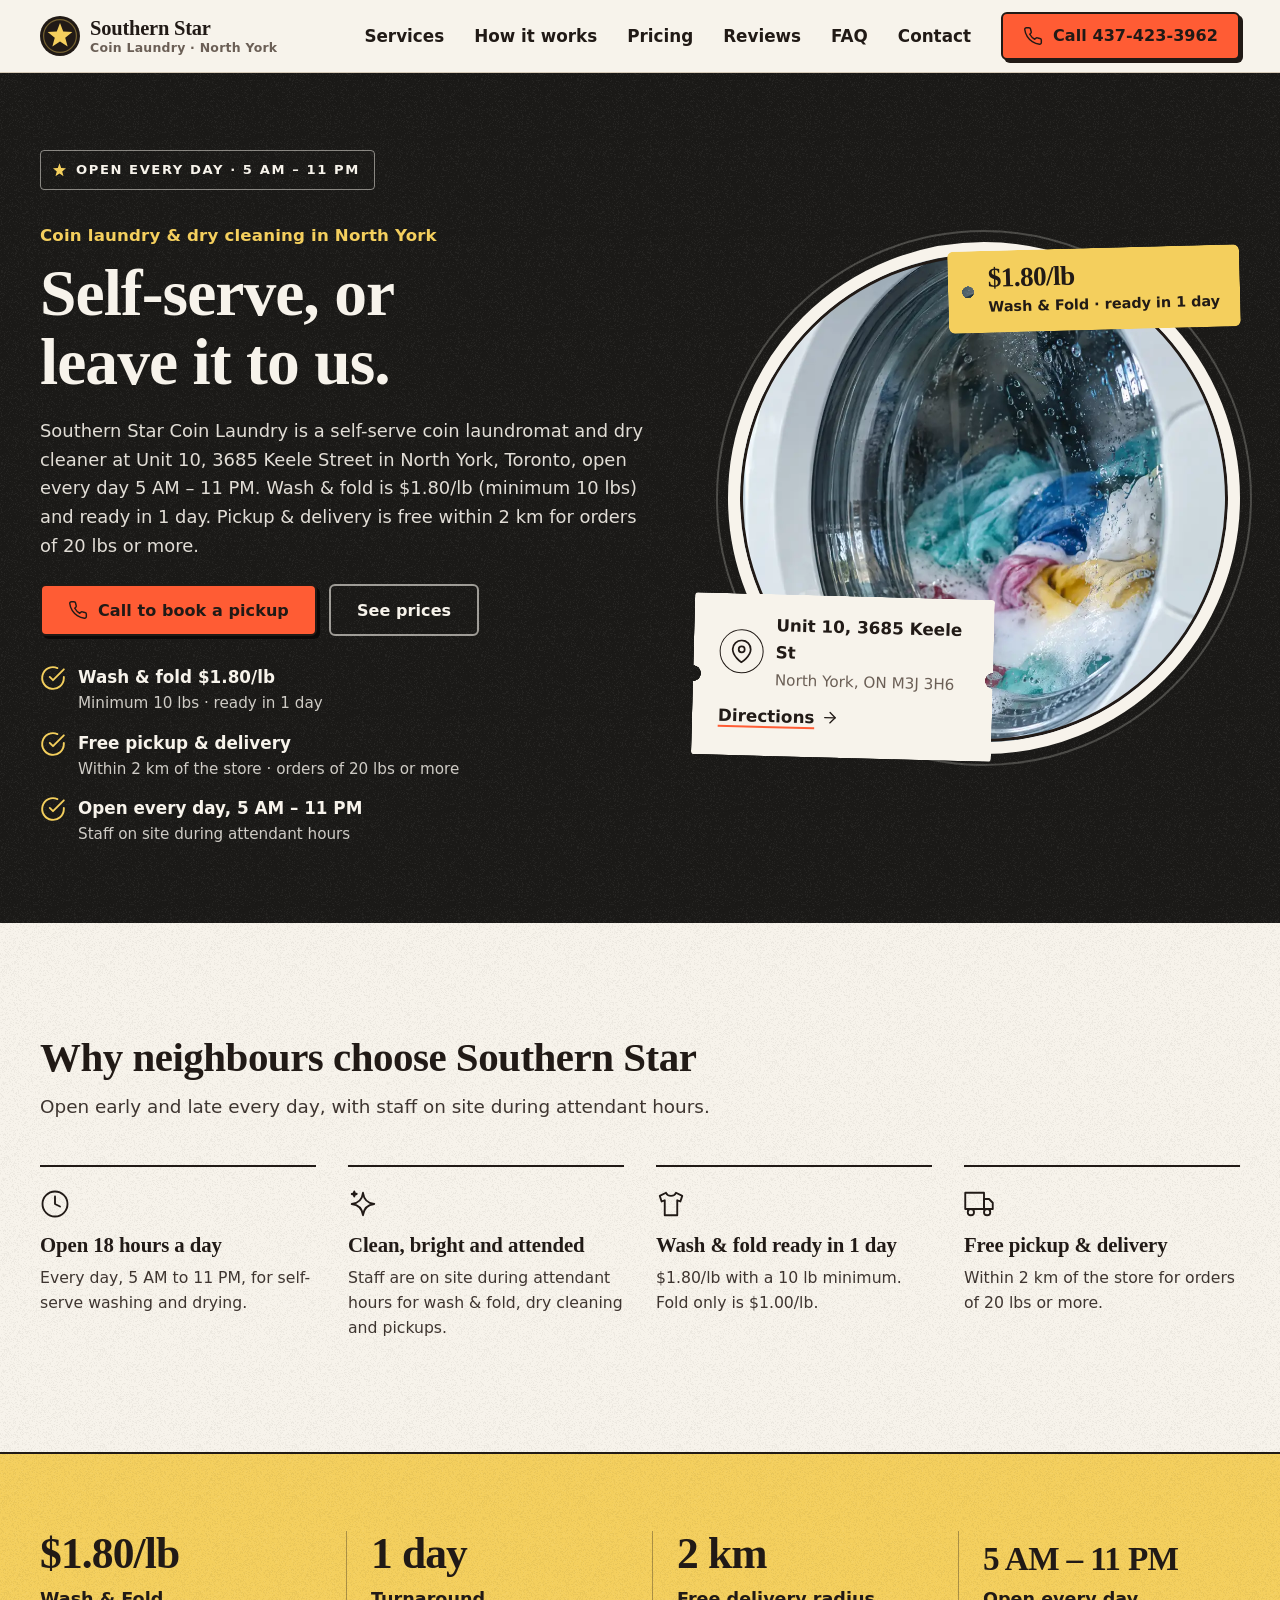
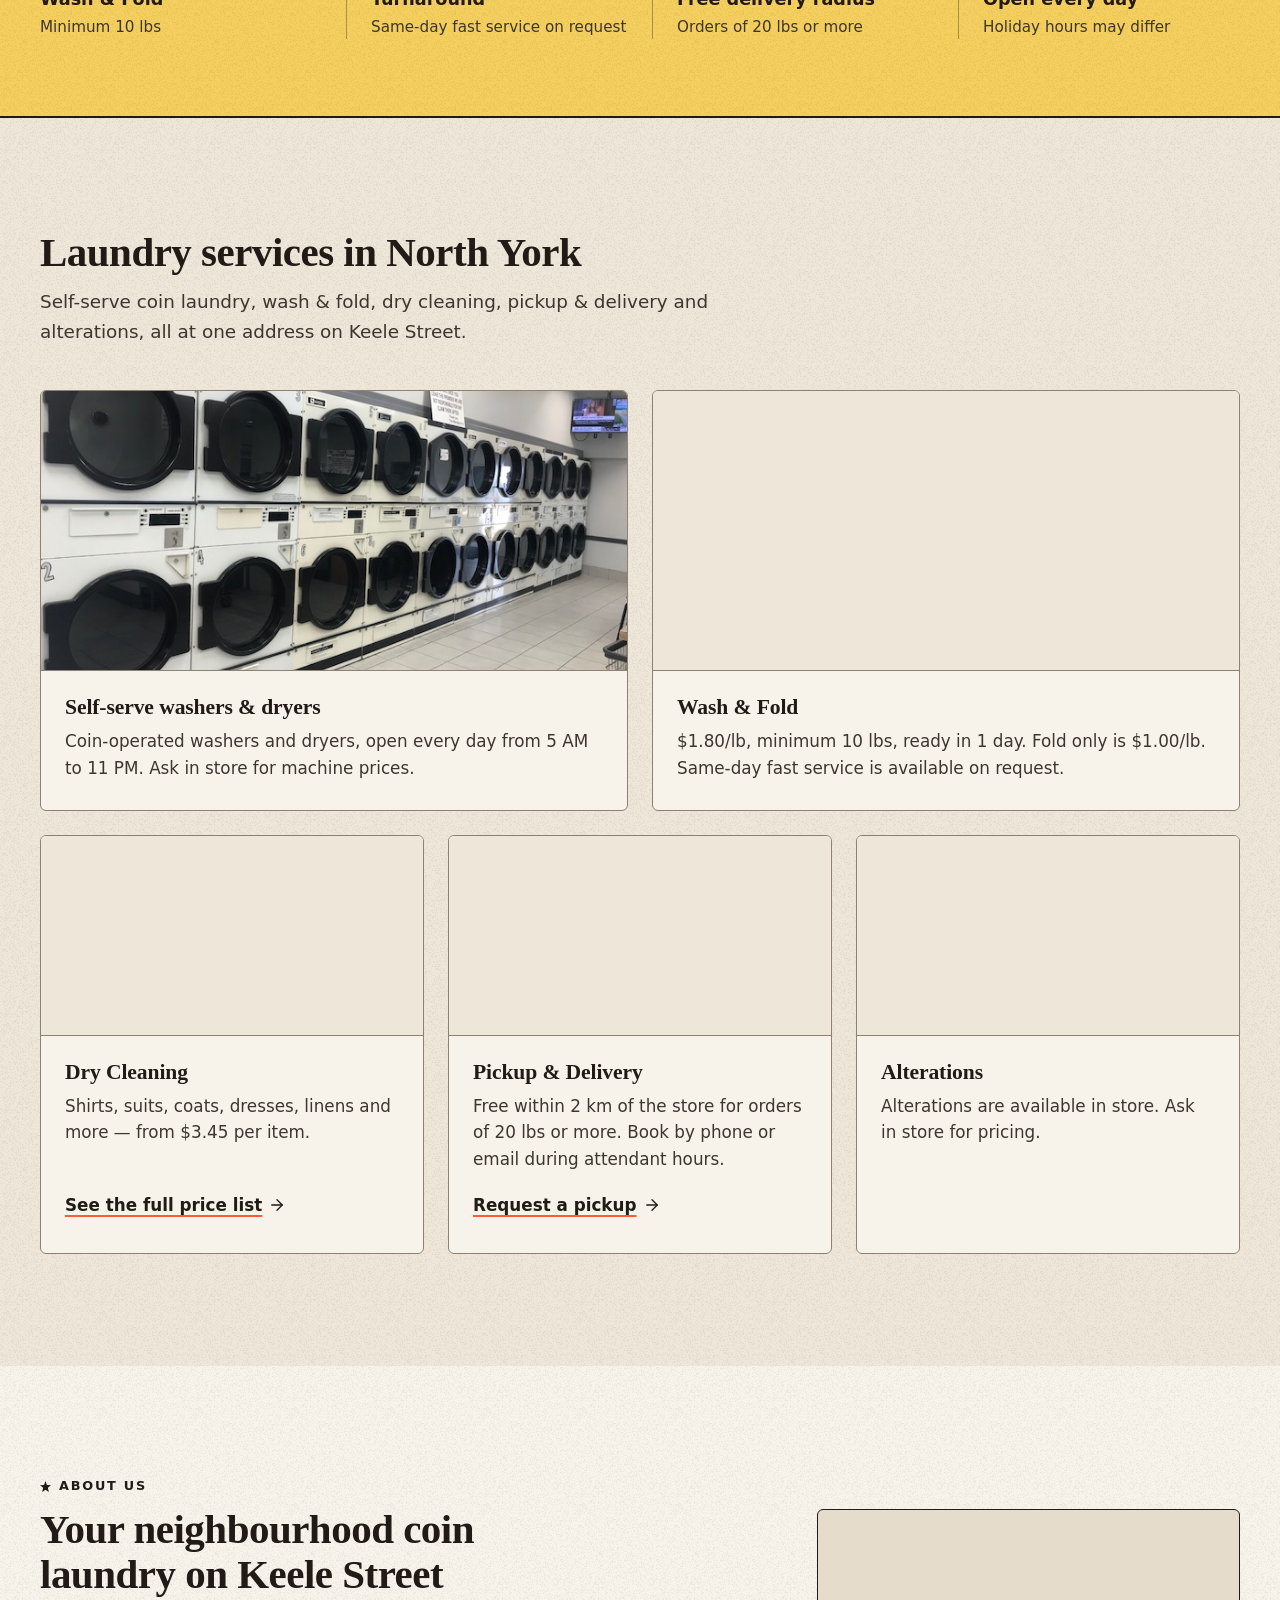
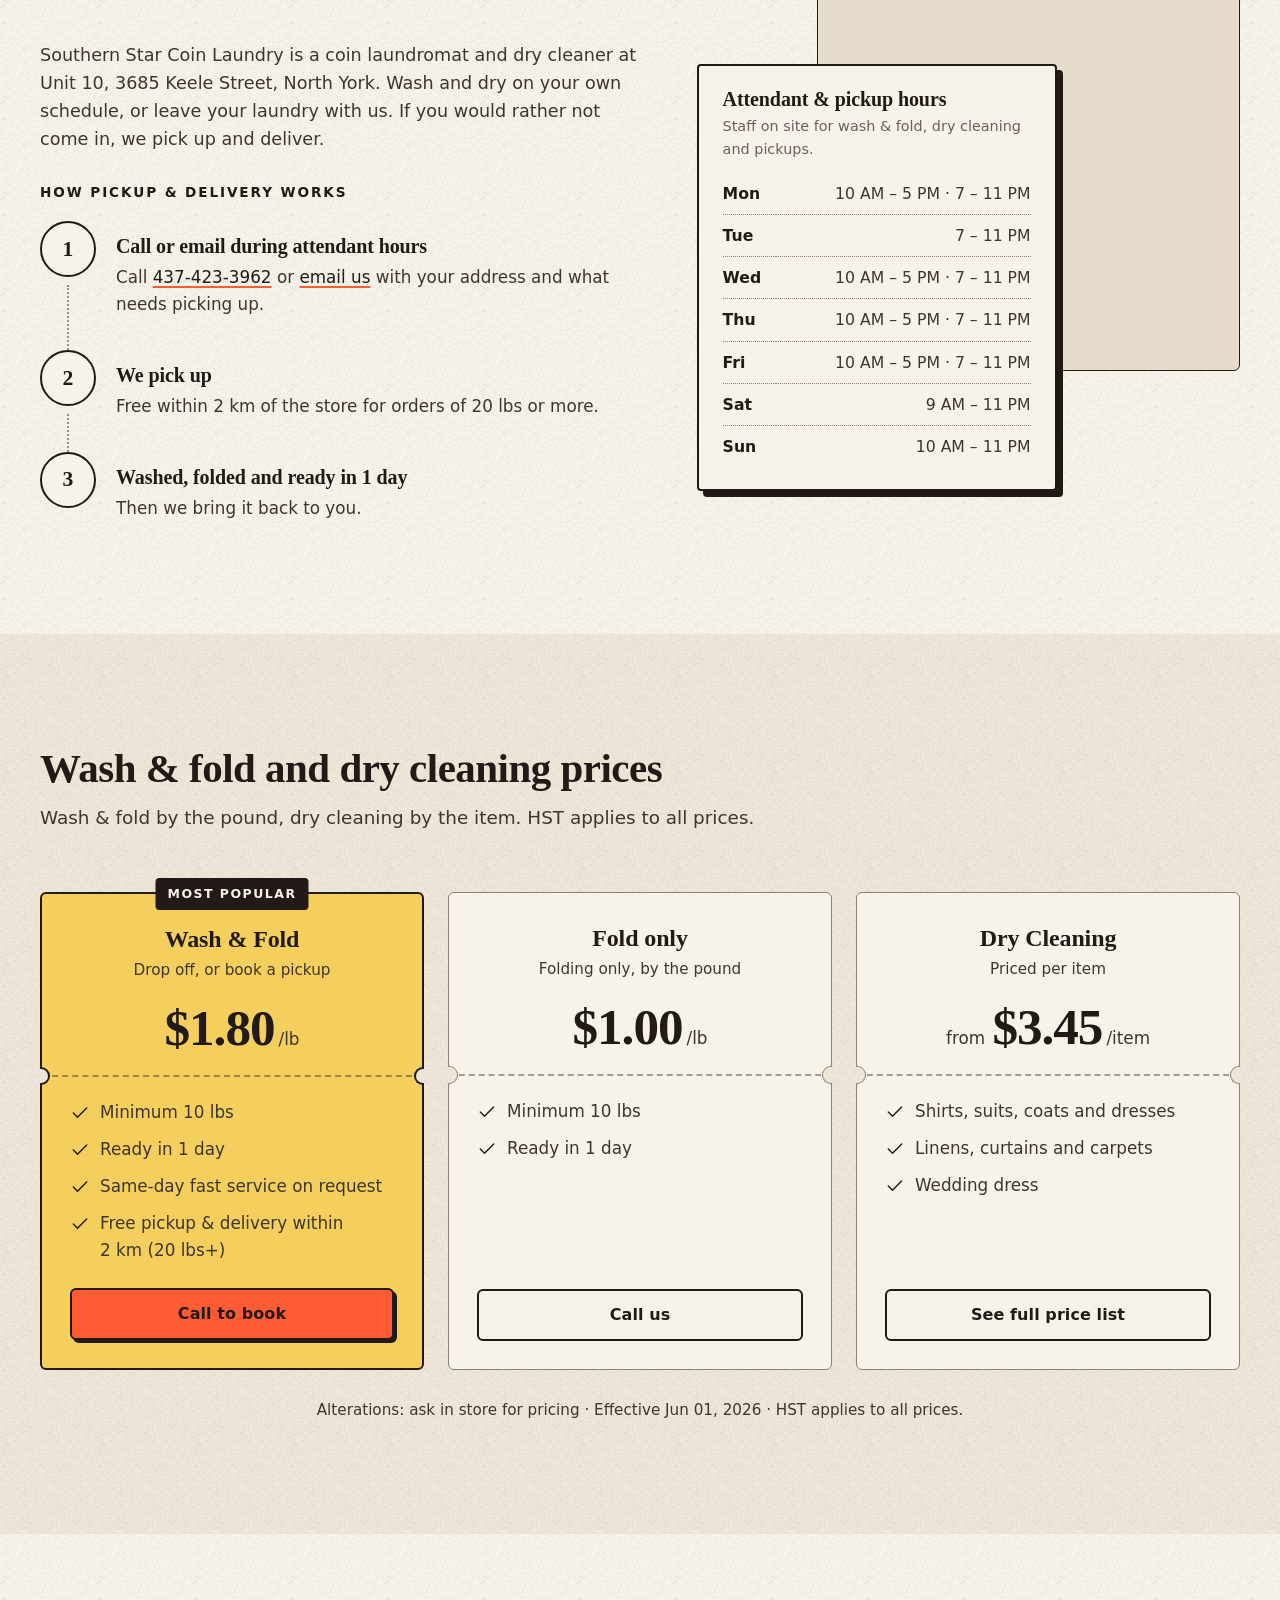
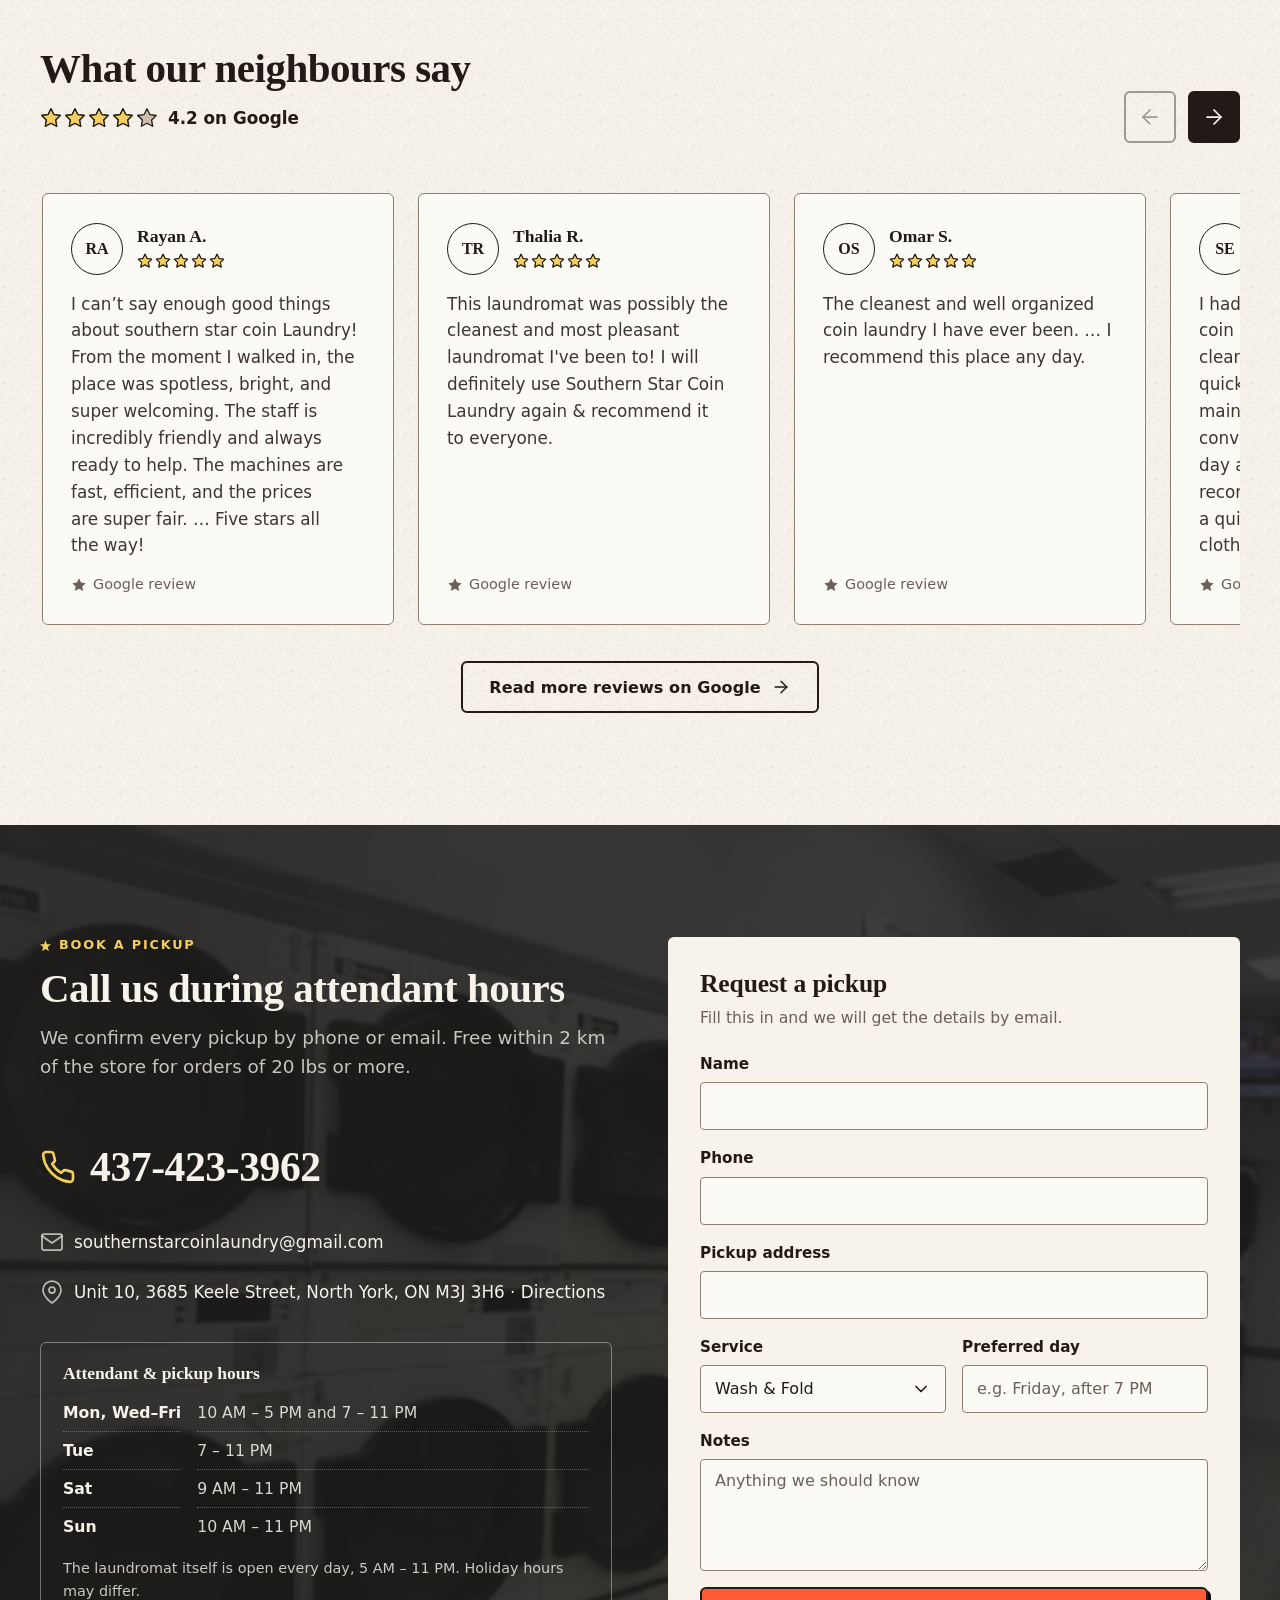
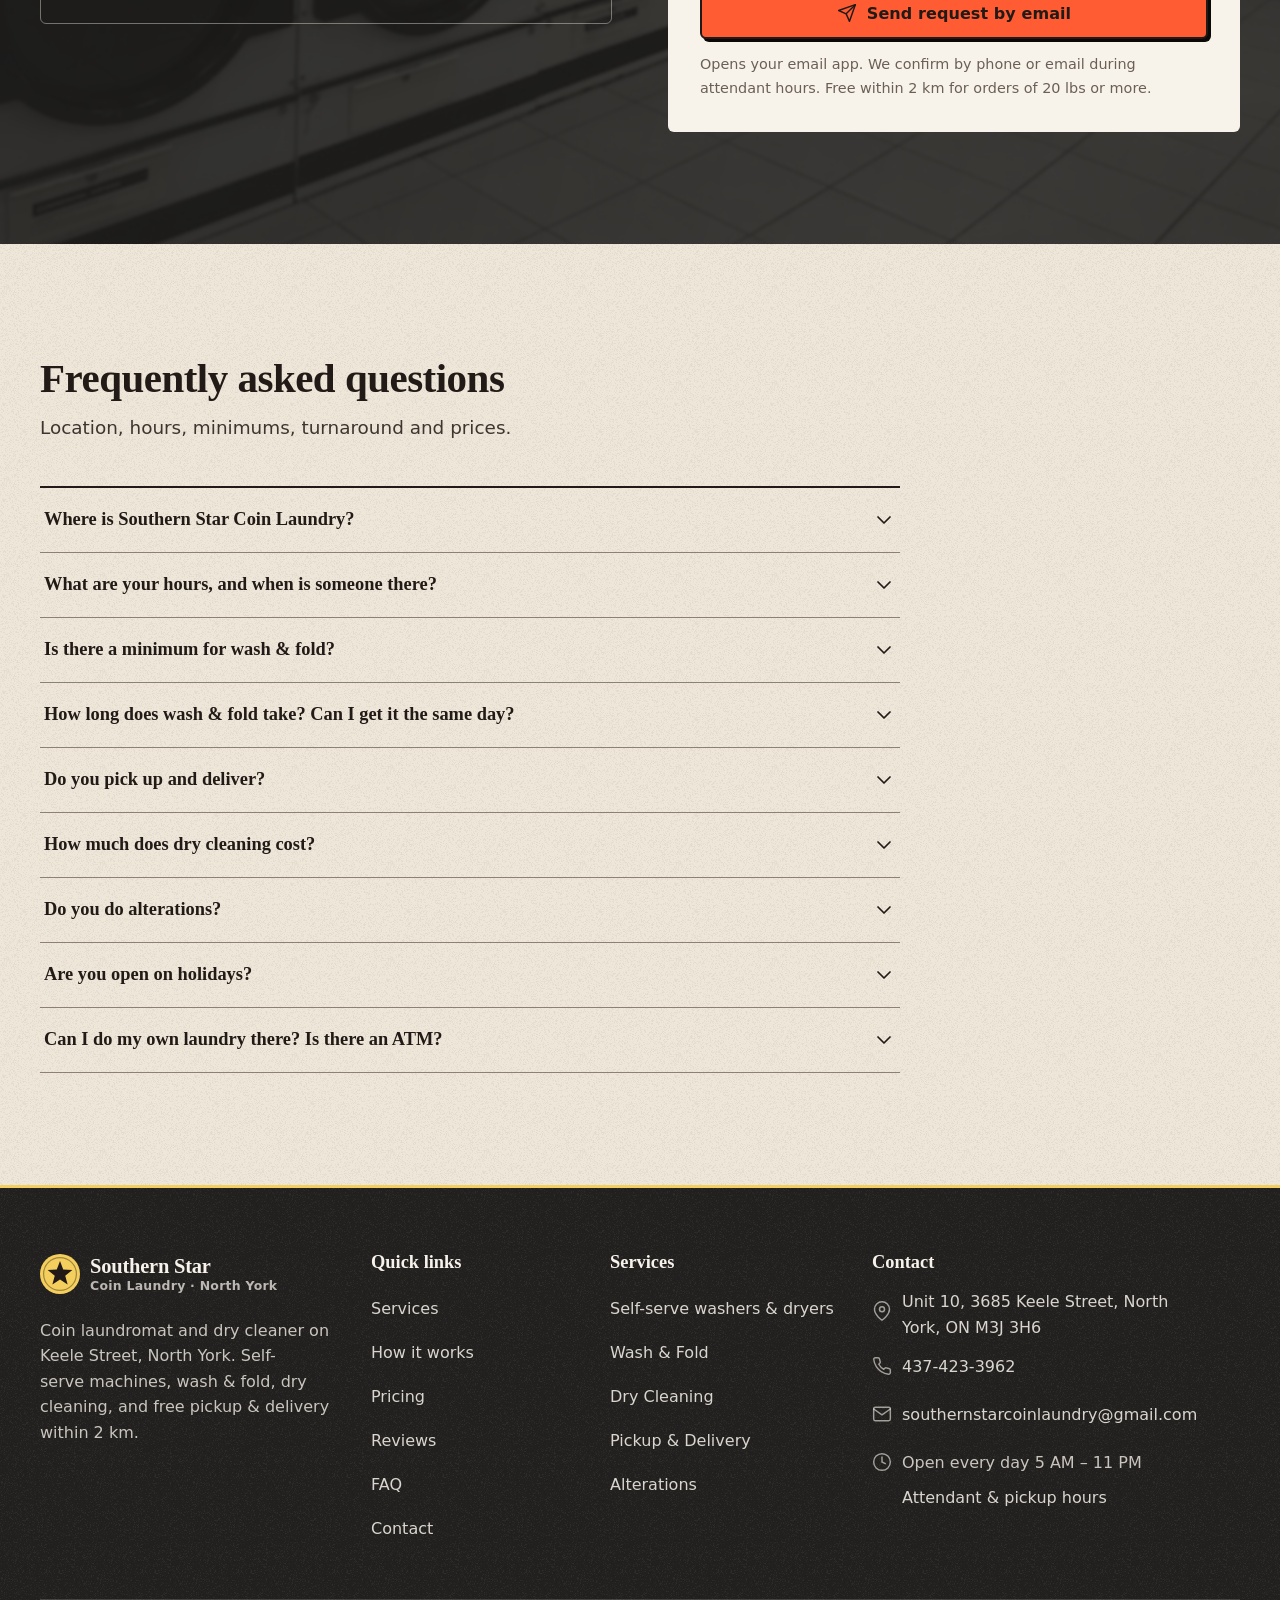
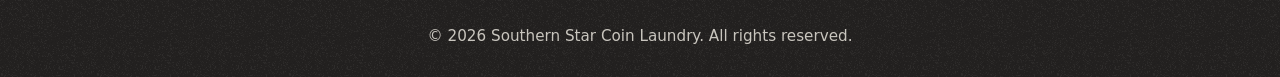
==== commit 8a37e31d: "Restyle to "Warm Paper & Ink" and remove the ATM card The site owner felt the teal/coral look was ge" ====
--- a/about.html
+++ b/about.html
@@ -8,15 +8,15 @@
   <meta name="description" content="Southern Star Coin Laundry is your neighbourhood laundromat at Unit 10, 3685 Keele St, North York: wash &amp; fold, dry cleaning, pickup &amp; delivery.">
   <meta name="robots" content="noindex, follow">
   <link rel="canonical" href="https://sscoinlaundry.vercel.app/">
-  <meta name="theme-color" content="#FFFFFF">
-  <link rel="icon" href="data:image/svg+xml,%3Csvg xmlns='http://www.w3.org/2000/svg' viewBox='0 0 40 40'%3E%3Crect width='40' height='40' rx='10' fill='%230E7C86'/%3E%3Cpolygon fill='%23fff' points='20,7 23.23,15.55 32.36,15.98 25.23,21.7 27.64,30.52 20,25.5 12.36,30.52 14.77,21.7 7.64,15.98 16.77,15.55'/%3E%3Ccircle cx='31.5' cy='8.5' r='2.2' fill='%23FF6B4A'/%3E%3C/svg%3E">
+  <meta name="theme-color" content="#F7F3EB">
+  <link rel="icon" href="data:image/svg+xml,%3Csvg xmlns='http://www.w3.org/2000/svg' viewBox='0 0 40 40'%3E%3Ccircle cx='20' cy='20' r='20' fill='%23211A16'/%3E%3Cpolygon fill='%23F4CF5D' points='20,7 23.23,15.55 32.36,15.98 25.23,21.7 27.64,30.52 20,25.5 12.36,30.52 14.77,21.7 7.64,15.98 16.77,15.55'/%3E%3C/svg%3E">
   <link rel="stylesheet" href="css/site.css">
 </head>
 <body>
   <main id="main" class="redirect">
     <div>
       <h1>About Southern Star Coin Laundry</h1>
-      <p>This page has moved to the home page. <a class="btn btn--blue btn--sm" href="index.html#about">Continue to About us</a></p>
+      <p>This page has moved to the home page. <a class="btn btn--ink btn--sm" href="index.html#about">Continue to About us</a></p>
     </div>
   </main>
 </body>
--- a/css/site.css
+++ b/css/site.css
@@ -2,7 +2,15 @@
    Southern Star Coin Laundry — site.css
    One stylesheet for every page. No framework, no icon font.
 
+   Look: "Warm paper & ink" (Oct 2026). A warm paper page with near-black ink,
+   ONE persimmon action colour for every Call button, and butter yellow as the
+   only supporting tint. Hairlines and printed rules instead of soft shadows,
+   4–6px corners instead of pills, a faint baked paper grain on section
+   backgrounds. Laundry motifs instead of template cards: claim tickets with
+   notches, a butter hang tag, a porthole hero window and a porthole logo.
+
    Table of contents
+     0. Fonts
      1. Tokens
      2. Base and reset
      3. Typography
@@ -10,62 +18,96 @@
      5. Icons and buttons
      6. Header and navigation
      7. Hero
-     8. Why us (feature cards)
+     8. Why us (ruled columns)
      9. Stats band
     10. Services
     11. About / How it works
-    12. Pricing band (glass cards)
+    12. Pricing band (claim tickets)
     13. Reviews
     14. Book a pickup (contact block + form)
     15. FAQ
     16. Footer
-    17. Secondary pages: page hero, tabs, price list, hours table, map, CTA band
+    17. Secondary pages: page hero, tabs, price list, cards, map, CTA band
     18. Utilities
-    19. Hover (fine pointers only) and reduced motion
+    19. Press feedback, hover (fine pointers only) and reduced motion
     20. Pricing page (pricing.html)
     21. Contact page (contact.html)
    ========================================================================== */
 
 
+/* 0. Fonts
+   Self-hosted latin subsets from @fontsource-variable 5.3.0 (SIL OFL 1.1; the
+   licences are in /fonts). Both are variable fonts, one file each.
+   ========================================================================== */
+@font-face {
+  font-family: "Besley";
+  src: url("../fonts/besley-latin-wght-normal.woff2") format("woff2");
+  font-weight: 400 900;
+  font-style: normal;
+  font-display: swap;
+  unicode-range: U+0000-00FF, U+0131, U+0152-0153, U+02BB-02BC, U+02C6, U+02DA, U+02DC, U+0304, U+0308, U+0329, U+2000-206F, U+20AC, U+2122, U+2191, U+2193, U+2212, U+2215, U+FEFF, U+FFFD;
+}
+@font-face {
+  font-family: "Schibsted Grotesk";
+  src: url("../fonts/schibsted-grotesk-latin-wght-normal.woff2") format("woff2");
+  font-weight: 400 900;
+  font-style: normal;
+  font-display: swap;
+  unicode-range: U+0000-00FF, U+0131, U+0152-0153, U+02BB-02BC, U+02C6, U+02DA, U+02DC, U+0304, U+0308, U+0329, U+2000-206F, U+20AC, U+2122, U+2191, U+2193, U+2212, U+2215, U+FEFF, U+FFFD;
+}
+
+
 /* 1. Tokens
+   Contrast ratios are WCAG 2.x, measured by script (on the grained averages
+   where grain applies). Persimmon is never used as text: it is 2.8:1 on paper,
+   so on light backgrounds every filled persimmon button keeps its 2px ink
+   border (WCAG 1.4.11).
    ========================================================================== */
 :root {
-  /* "Fresh & clean": deep teal for trust, aqua for highlights, warm coral for the
-     Call buttons. --blue keeps its name but is the deep teal. Contrast ratios are
-     WCAG 2.x, measured by script. */
-  --blue: #0E7C86;          /* deep teal: links, eyebrows, icons, secondary buttons (white text 4.95:1) */
-  --blue-dark: #0A5F67;     /* teal hover / pressed (white text 7.4:1) */
-  --blue-soft: #EDF7F8;     /* teal tint: light button hover, note boxes (teal text 4.5:1) */
-  --aqua: #6FD9CF;          /* highlights on dark only: eyebrows, stat numbers, check icons (4.6:1+ on every dark surface) */
-  --aqua-deep: #0B7268;     /* aqua-family icons on light tints */
-  --cta: #FF6B4A;           /* warm coral: the Call buttons, with --ink text (6.0:1) */
-  --cta-hover: #FF8466;     /* lighter on hover so the dark label gains contrast (7.0:1) */
-  --cta-deep: #C23E1F;      /* coral-family icons on light tints */
-  --navy: #0B2A3A;          /* deep sea navy: footer, dark band base */
-  --navy-deep: #082230;     /* photo overlays */
-  --navy-mid: #0D4654;
-  --teal-end: #0C545E;      /* lightest stop of the dark bands: aqua 5.1:1, amber 4.8:1 */
-  --ink: #0F1F2A;           /* headings */
-  --text: #35505C;          /* body: 8.0:1 on --bg */
-  --muted: #557481;         /* secondary text: 4.7:1 on --bg, 5.0:1 on white */
-  --bg: #F3F9F9;
-  --card: #FFFFFF;
-  --line: #DCE9EB;
-  --amber: #F7B733;         /* only the "Most popular" badge, the pricing eyebrow and rating stars */
-  --amber-dark: #D9980E;
-  --radius: 20px;
-  --radius-sm: 12px;
-  --pill: 999px;
-  --shadow: 0 10px 30px rgba(11, 42, 58, .08);
-  --shadow-lg: 0 24px 60px rgba(11, 42, 58, .18);
-  --font: "Outfit", system-ui, -apple-system, "Segoe UI", Roboto, sans-serif;
-  --font-serif: "DM Serif Display", Georgia, "Times New Roman", serif;
+  /* Surfaces */
+  --paper: #F7F3EB;         /* page base, cards, header (Pantone 2026 Cloud Dancer, a touch warmer) */
+  --paper-hi: #FCFAF5;      /* form fields */
+  --manila: #EEE6D8;        /* alternate sections, price boxes, note boxes */
+  --butter: #F4CF5D;        /* the one supporting tint: stats band, featured ticket, hang tag, rating stars */
+  --butter-tint: #FAEBBE;   /* special price row */
+  --press: #E6DCCB;         /* pressed / hover tint on light (ink 12.6:1) */
+  --night: #232120;         /* dark bands and footer: a neutral warm charcoal, no red */
+  --night-deep: #1B1A18;    /* hero base */
+
+  /* Ink and text */
+  --ink: #211A16;           /* headings, borders, icons: 15.5:1 on paper, 13.8:1 on manila, 11.4:1 on butter */
+  --ink-soft: #4A3D35;      /* ink hover */
+  --text: #3E3530;          /* body: 10.8:1 on paper, 9.7:1 on manila, 7.9:1 on butter */
+  --muted: #6B5F56;         /* secondary: 5.6:1 on paper, 4.8:1 on grained manila; never on butter */
+  --on-night: #F7F3EB;      /* paper text on charcoal: 14.4:1 */
+  --on-night-muted: rgba(247, 243, 235, .78);   /* leads on charcoal: 9.3:1 */
+  --star-empty: #CDBFAB;    /* empty part of a rating star */
+
+  /* Action */
+  --action: #FF5C34;        /* persimmon (Pinterest Palette 2026): the ONLY filled button colour; ink label 5.6:1, 5.2:1 vs charcoal */
+  --action-hover: #FF7552;  /* ink label 6.5:1 */
+
+  /* Lines */
+  --line: #D6CAB8;          /* decorative hairline (header, menu dividers) */
+  --line-strong: #8E8174;   /* UI boundaries: cards, inputs, tabs, FAQ rules (3.4:1 on paper) */
+
+  /* Shape */
+  --radius: 6px;
+  --radius-sm: 4px;
+  --hard: 3px 3px 0 var(--ink);   /* the only shadow style: zero blur, CTA and hours card only */
+  --star: polygon(50% 0, 63% 36%, 100% 38%, 71% 62.5%, 81% 100%, 50% 79%, 19% 100%, 29% 62.5%, 0 38%, 37% 36%);
+  --grain: url("../img/grain.webp");   /* 96px baked paper grain, 2.7 KB: section backgrounds only */
+
+  /* Type */
+  --font: "Schibsted Grotesk", system-ui, -apple-system, "Segoe UI", Roboto, sans-serif;
+  --font-serif: "Besley", Georgia, "Times New Roman", serif;
+
+  /* Layout */
   --header-h: 72px;
   --container: 1200px;
   --gutter: 24px;
   --section-pad: clamp(64px, 9vw, 112px);
   --ease: cubic-bezier(.2, .7, .2, 1);
-  --dark-gradient: linear-gradient(135deg, var(--navy) 0%, var(--navy-mid) 55%, var(--teal-end) 100%);
 }
 
 @media (max-width: 39.999em) {
@@ -93,7 +135,7 @@
   font-size: 1.05rem;
   line-height: 1.6;
   color: var(--text);
-  background: var(--card);
+  background: var(--paper);
   -webkit-font-smoothing: antialiased;
   /* break-word (not anywhere) so flex and grid items never shrink to one letter;
      the long email address opts back in to "anywhere" (section 18) */
@@ -102,48 +144,61 @@
 
 img, svg, iframe { display: block; max-width: 100%; }
 
-a { color: var(--blue); }
+/* Links are ink with a persimmon underline (the underline is decoration only) */
+a {
+  color: var(--ink);
+  text-decoration-color: var(--action);
+  text-decoration-thickness: 2px;
+  text-underline-offset: 3px;
+}
 a, button, [role="button"], summary { touch-action: manipulation; }
 /* Phone numbers in running text never split at the hyphens */
 a[href^="tel:"]:not(.btn):not(.book__phone) { white-space: nowrap; }
 
 button, input, select, textarea { font: inherit; color: inherit; }
 
+::selection { background: var(--butter); color: var(--ink); }
+
 /* Anchor offset for the sticky header lives on html (scroll-padding-top) only;
    adding scroll-margin on targets as well doubled it */
 
-:focus-visible { outline: 3px solid var(--blue); outline-offset: 3px; }
+:focus-visible { outline: 3px solid var(--ink); outline-offset: 3px; }
 :focus:not(:focus-visible) { outline: none; }
 .hero :focus-visible,
 .section--dark :focus-visible,
-.site-footer :focus-visible { outline-color: #fff; }
+.site-footer :focus-visible { outline-color: var(--on-night); }
+/* ...except on the paper form card inside a dark band, where a paper ring vanishes */
+.section--dark .form-card :focus-visible { outline-color: var(--ink); }
 
 
 /* 3. Typography
-   ========================================================================== */
-h1, h2, h3, h4 { margin: 0; color: var(--ink); line-height: 1.15; letter-spacing: -.02em; }
-h1 { font-size: clamp(2.4rem, 5.5vw, 4.25rem); font-weight: 700; line-height: 1.05; }
-h2 { font-size: clamp(1.9rem, 3.2vw, 2.6rem); font-weight: 700; }
-h3 { font-size: 1.25rem; font-weight: 600; letter-spacing: -.01em; }
+   Besley (a Clarendon revival: shop fronts and printed tickets) for headings,
+   prices and figures; Schibsted Grotesk for everything else.
+   ========================================================================== */
+h1, h2, h3, h4 { margin: 0; font-family: var(--font-serif); color: var(--ink); line-height: 1.15; letter-spacing: -.012em; }
+h1 { font-size: clamp(2.4rem, 5.2vw, 4.1rem); font-weight: 700; line-height: 1.05; letter-spacing: -.015em; }
+h2 { font-size: clamp(1.9rem, 3.2vw, 2.6rem); font-weight: 650; line-height: 1.1; }
+h3 { font-size: 1.25rem; font-weight: 600; letter-spacing: -.005em; }
 p { margin: 0 0 1em; }
 h1, h2, h3 { text-wrap: balance; }
 p, li, dd { text-wrap: pretty; }   /* avoids one-word last lines where supported */
 
+/* Eyebrow: a small printed label led by the brand star. Only where it adds
+   something the heading does not say (About us, Book a pickup, page heroes). */
 .eyebrow {
   display: flex;
   align-items: center;
-  gap: 14px;
+  gap: 8px;
   margin: 0;
-  font-family: var(--font-serif);
-  font-weight: 400;
-  font-size: 1.35rem;
-  line-height: 1.2;
-  color: var(--blue);
-}
-.eyebrow::after { content: ""; width: 40px; height: 2px; background: currentColor; border-radius: 2px; }
-.eyebrow--amber { color: var(--amber); }
-.eyebrow--white { color: #fff; }
-.eyebrow--aqua { color: var(--aqua); }   /* on dark bands only */
+  font-weight: 700;
+  font-size: .8rem;
+  line-height: 1.3;
+  letter-spacing: .14em;
+  text-transform: uppercase;
+  color: var(--ink);
+}
+.eyebrow::before { content: ""; width: 11px; height: 11px; flex: none; background: currentColor; clip-path: var(--star); }
+.section--dark .eyebrow { color: var(--butter); }   /* 10.8:1 on charcoal */
 
 
 /* 4. Layout
@@ -161,20 +216,20 @@
   padding-right: max(var(--gutter), env(safe-area-inset-right, 0px));
 }
 
+/* Three section grounds, each with the faint grain; cards on them stay clean */
 .section { padding: var(--section-pad) 0; }
-.section--light { background: var(--bg); }
-.section--white { background: var(--card); }
-.section--dark { background: var(--dark-gradient); color: #fff; }
-.section--dark h2, .section--dark h3 { color: #fff; }
+.section--paper { background: var(--grain) repeat, var(--paper); }
+.section--manila { background: var(--grain) repeat, var(--manila); }
+.section--dark { background: var(--grain) repeat, var(--night); color: var(--on-night); }
+.section--dark h2, .section--dark h3 { color: var(--on-night); }
 
 .section__head { max-width: 760px; margin-bottom: 44px; }
-.section__title { margin: 10px 0 12px; }
+.section__title { margin: 0 0 12px; }
+.eyebrow + .section__title { margin-top: 12px; }
 .section__lead { font-size: 1.15rem; margin: 0; color: var(--text); }
-.section--dark .section__lead { color: rgba(255, 255, 255, .82); }
+.section--dark .section__lead { color: var(--on-night-muted); }
 .section__head--center { margin-left: auto; margin-right: auto; text-align: center; }
 .section__head--center .eyebrow { justify-content: center; }
-/* Centred eyebrows get a line on both sides so the word sits on the centre line */
-.section__head--center .eyebrow::before { content: ""; width: 40px; height: 2px; background: currentColor; border-radius: 2px; }
 
 
 /* 5. Icons and buttons
@@ -190,8 +245,6 @@
   stroke-linejoin: round;
 }
 .icon--fill { fill: currentColor; stroke: none; }
-.icon--sm { width: 20px; height: 20px; }
-.icon--xl { width: 84px; height: 84px; stroke-width: 1.4; }
 
 .btn {
   display: inline-flex;
@@ -201,47 +254,53 @@
   min-height: 52px;
   padding: 0 26px;
   border: 2px solid transparent;
-  border-radius: var(--pill);
-  font-weight: 600;
+  border-radius: var(--radius);
+  font-weight: 700;
   font-size: 1rem;
   line-height: 1.2;
+  letter-spacing: .005em;
   text-decoration: none;
   text-align: center;
   cursor: pointer;
   user-select: none;
   -webkit-user-select: none;
   -webkit-touch-callout: none;
-  transition: transform .12s var(--ease), background-color .15s, color .15s, border-color .15s, box-shadow .15s;
-}
-.btn:active { transform: scale(.97); }
+  transition: transform .12s var(--ease), background-color .15s, color .15s, border-color .15s, box-shadow .12s var(--ease);
+}
+.btn:active { transform: translate(1px, 1px); }
 .btn .icon { width: 20px; height: 20px; }
 
-.btn--cta { background: var(--cta); color: var(--ink); box-shadow: 0 8px 22px rgba(255, 107, 74, .32); }
-.btn--blue { background: var(--blue); color: #fff; }
-.btn--light { background: #fff; color: var(--blue); }
-.btn--outline { background: transparent; color: #fff; border-color: rgba(255, 255, 255, .55); }
-.btn--outline-blue { background: transparent; color: var(--blue); border-color: var(--blue); }
+/* The one action colour: flat persimmon, ink border, hard ink offset. It presses
+   into its shadow. Never remove the border: it carries the 3:1 edge on paper
+   and butter. On charcoal the persimmon itself is 5.2:1. */
+.btn--cta { background: var(--action); color: var(--ink); border-color: var(--ink); box-shadow: var(--hard); }
+.btn--cta:active { transform: translate(3px, 3px); box-shadow: 0 0 0 var(--ink); }
+/* Secondary: a 2px ink outline (never a second fill colour) */
+.btn--ink { background: transparent; color: var(--ink); border-color: var(--ink); }
+/* Secondary on charcoal: a paper outline (5.9:1) */
+.btn--outline { background: transparent; color: var(--on-night); border-color: rgba(247, 243, 235, .6); }
 .btn--block { width: 100%; }
 .btn--sm { min-height: 44px; padding: 0 18px; font-size: .95rem; }
 
-/* Circle buttons (reviews prev/next) */
-.circle-btn {
-  width: 56px;
-  height: 56px;
-  border: 0;
-  border-radius: 50%;
+/* Square arrow buttons (reviews prev/next) */
+.arrow-btn {
+  width: 52px;
+  height: 52px;
+  border: 2px solid var(--ink);
+  border-radius: var(--radius);
   display: inline-flex;
   align-items: center;
   justify-content: center;
+  background: transparent;
+  color: var(--ink);
   cursor: pointer;
   user-select: none;
   -webkit-user-select: none;
-  transition: transform .12s var(--ease), background-color .15s, opacity .15s;
-}
-.circle-btn:active { transform: scale(.94); }
-.circle-btn:disabled { opacity: .4; cursor: default; }
-.circle-btn--light { background: #fff; color: var(--ink); box-shadow: var(--shadow); }
-.circle-btn--blue { background: var(--blue); color: #fff; box-shadow: 0 10px 24px rgba(14, 124, 134, .3); }
+  transition: transform .12s var(--ease), background-color .15s, border-color .15s, opacity .15s;
+}
+.arrow-btn:active { transform: translate(1px, 1px); }
+.arrow-btn:disabled { opacity: .4; cursor: default; }
+.arrow-btn--solid { background: var(--ink); color: var(--paper); }
 
 /* Text link with arrow */
 .link-arrow {
@@ -249,9 +308,12 @@
   align-items: center;
   gap: 6px;
   min-height: 44px;
-  font-weight: 600;
-  color: var(--blue);
-  text-decoration: none;
+  font-weight: 700;
+  color: var(--ink);
+  text-decoration: underline;
+  text-decoration-color: var(--action);
+  text-decoration-thickness: 2px;
+  text-underline-offset: 4px;
 }
 .link-arrow .icon { width: 18px; height: 18px; }
 
@@ -265,9 +327,9 @@
   z-index: 100;
   padding: 12px 18px;
   border-radius: var(--radius-sm);
-  background: var(--navy);
-  color: #fff;
-  font-weight: 600;
+  background: var(--ink);
+  color: var(--paper);
+  font-weight: 700;
   text-decoration: none;
 }
 .skip-link:focus { top: 12px; }
@@ -276,11 +338,11 @@
   position: sticky;
   top: 0;
   z-index: 50;
-  background: #fff;
-  border-bottom: 1px solid transparent;
-  transition: box-shadow .2s var(--ease), border-color .2s;
-}
-.site-header.is-scrolled { box-shadow: 0 6px 24px rgba(11, 42, 58, .08); border-color: var(--line); }
+  background: var(--paper);
+  border-bottom: 1px solid var(--line);
+  transition: border-color .2s;
+}
+.site-header.is-scrolled { border-color: var(--ink); }
 
 .nav { position: relative; display: flex; align-items: center; gap: 16px; min-height: var(--header-h); }
 
@@ -294,11 +356,12 @@
   color: var(--ink);
   text-decoration: none;
 }
+/* Porthole logo: ink disc, butter star (colours are also on the SVG itself) */
 .brand__mark { width: 40px; height: 40px; flex: none; }
 .brand__text { display: flex; flex-direction: column; min-width: 0; line-height: 1.1; }
-.brand__name, .brand__tag { white-space: nowrap; overflow: hidden; text-overflow: ellipsis; }
-.brand__name { font-weight: 700; font-size: 1.2rem; letter-spacing: -.01em; }
-.brand__tag { font-size: .78rem; font-weight: 500; color: var(--muted); margin-top: 2px; }
+/* The shop name is never cut off: it wraps on the narrowest screens instead */
+.brand__name { font-family: var(--font-serif); font-weight: 700; font-size: 1.28rem; letter-spacing: -.01em; white-space: nowrap; }
+.brand__tag { margin-top: 2px; font-size: .78rem; font-weight: 600; letter-spacing: .02em; color: var(--muted); white-space: nowrap; overflow: hidden; text-overflow: ellipsis; }
 
 .nav__links ul { list-style: none; margin: 0; padding: 0; display: flex; gap: 2px; }
 .nav__links a {
@@ -306,14 +369,15 @@
   align-items: center;
   min-height: 44px;
   padding: 0 14px;
-  border-radius: var(--pill);
-  color: var(--text);
-  font-weight: 500;
+  border-radius: var(--radius-sm);
+  color: var(--ink);
+  font-weight: 600;
   text-decoration: none;
   white-space: nowrap;
   transition: background-color .15s, color .15s;
 }
-.nav__links a:active { background: var(--bg); }
+.nav__links a[aria-current="page"] { text-decoration: underline; text-decoration-color: var(--action); text-decoration-thickness: 2px; text-underline-offset: 6px; }
+.nav__links a:active { background: var(--press); }
 
 .nav__actions { display: flex; align-items: center; gap: 8px; flex: none; }
 
@@ -326,9 +390,9 @@
   width: 44px;
   height: 44px;
   padding: 0;
-  border: 0;
+  border: 2px solid var(--ink);
   border-radius: var(--radius-sm);
-  background: var(--bg);
+  background: transparent;
   color: var(--ink);
   cursor: pointer;
   align-items: center;
@@ -336,7 +400,7 @@
   user-select: none;
   -webkit-user-select: none;
 }
-.nav__toggle:active { transform: scale(.94); }
+.nav__toggle:active { transform: translate(1px, 1px); background: var(--press); }
 .nav__toggle .icon--close { display: none; }
 .site-header.is-open .nav__toggle .icon--menu { display: none; }
 .site-header.is-open .nav__toggle .icon--close { display: block; }
@@ -355,18 +419,19 @@
   .btn--call { padding: 0 16px; min-height: 44px; }
   .nav { gap: 12px; }
 
+  /* Phone menu: a printed paper panel with serif links and hairline rules */
   .nav__links {
     display: none;
     position: absolute;
     top: 100%;
     left: 0;
     right: 0;
-    padding: 8px var(--gutter) 16px;
+    padding: 4px var(--gutter) 12px;
     padding-left: max(var(--gutter), env(safe-area-inset-left, 0px));
     padding-right: max(var(--gutter), env(safe-area-inset-right, 0px));
-    background: #fff;
-    border-top: 1px solid var(--line);
-    box-shadow: 0 24px 40px rgba(11, 42, 58, .14);
+    background: var(--paper);
+    border-top: 1px solid var(--ink);
+    border-bottom: 2px solid var(--ink);
     /* The panel scrolls on its own when it is taller than the screen (phones in landscape) */
     max-height: calc(100vh - var(--header-h));
     max-height: calc(100dvh - var(--header-h));
@@ -375,15 +440,17 @@
     -webkit-overflow-scrolling: touch;
   }
   .site-header.is-open .nav__links { display: block; }
-  .nav__links ul { flex-direction: column; gap: 2px; }
-  .nav__links a { min-height: 48px; padding: 0 12px; font-size: 1.1rem; border-radius: var(--radius-sm); }
+  .nav__links ul { flex-direction: column; gap: 0; }
+  .nav__links li + li { border-top: 1px solid var(--line); }
+  .nav__links a { min-height: 52px; padding: 0 4px; font-family: var(--font-serif); font-size: 1.2rem; border-radius: 0; }
 
   /* No JavaScript (or site.js failed to load): a short, non-sticky header with the
      links in wrapping rows, so the menu is reachable and never covers the page */
   html:not(.js) .site-header { position: static; }
-  html:not(.js) .nav__links { display: block; position: static; box-shadow: none; border: 0; padding: 0 0 10px; width: 100%; max-height: none; overflow: visible; }
+  html:not(.js) .nav__links { display: block; position: static; border: 0; padding: 0 0 10px; width: 100%; max-height: none; overflow: visible; }
   html:not(.js) .nav__links ul { flex-direction: row; flex-wrap: wrap; gap: 0 4px; }
-  html:not(.js) .nav__links a { min-height: 44px; padding: 0 10px; font-size: 1rem; }
+  html:not(.js) .nav__links li + li { border: 0; }
+  html:not(.js) .nav__links a { min-height: 44px; padding: 0 10px; font-family: var(--font); font-size: 1rem; }
   html:not(.js) .nav { flex-wrap: wrap; }
   html:not(.js) .nav__links { order: 3; }   /* brand and Call on the first row */
   html:not(.js) .nav__toggle { display: none; }
@@ -393,26 +460,37 @@
 }
 
 @media (max-width: 39.999em) {
-  .brand__name { font-size: 1.1rem; }
+  .brand__name { font-size: 1.15rem; }
   .brand__tag { font-size: .75rem; }   /* 12px floor */
 }
+/* Phones: the subline only shows when it fits whole (it is never cut short) */
+@media (max-width: 27.499em) {
+  .site-header .brand__tag { display: none; }
+}
+/* Narrow phones: drop the subline and the Call label so the full name shows */
 @media (max-width: 23.749em) {
-  .brand__mark { width: 36px; height: 36px; }
+  .nav { gap: 8px; }
+  .brand { gap: 8px; }
+  .brand__mark { width: 34px; height: 34px; }
   .brand__name { font-size: 1.05rem; }
-  .brand__tag { display: none; }
-  .btn--call { padding: 0 12px; min-width: 44px; }
+  .btn--call { padding: 0 10px; min-width: 44px; }
   .btn--call__short { position: absolute; width: 1px; height: 1px; overflow: hidden; clip: rect(0 0 0 0); white-space: nowrap; }
   .btn--call .icon { width: 22px; height: 22px; }
 }
+@media (max-width: 22.5em) {
+  .brand__name { font-size: 1rem; }
+}
 /* Very narrow screens or large text: the business name wraps, it is never cut off */
 @media (max-width: 18.749em) {
-  .nav { gap: 8px; }
-  .brand { gap: 8px; }
   .brand__name { white-space: normal; line-height: 1.05; }
 }
 
 
 /* 7. Hero
+   Phones and tablets: the washer photo / video full-bleed under a neutral ink
+   overlay. Desktop (62em+): flat charcoal behind the text and the washer shown
+   untinted in a round "porthole" window, with the price hang tag and the
+   address ticket pinned to its rim.
    ========================================================================== */
 .hero {
   position: relative;
@@ -423,128 +501,211 @@
   min-height: 90vh;
   min-height: 90svh;
   padding: clamp(48px, 6vw, 80px) 0;
-  background: var(--navy-deep);
-  color: #fff;
-}
+  background: var(--grain) repeat, var(--night-deep);
+  color: var(--on-night);
+}
+/* Layers, back to front: still photo (the LCP image and the fallback), the
+   looping video once js/site.js starts it, then the overlay or door seal. */
 .hero__bg {
   position: absolute;
-  inset: -16px;
+  inset: 0;
   z-index: -1;
-  background:
-    linear-gradient(105deg, rgba(8, 34, 48, .92) 0%, rgba(13, 70, 84, .88) 60%, rgba(12, 84, 94, .88) 100%),
-    url("../img/laundromat_img.jpg") center / cover no-repeat;
-  filter: blur(3px) saturate(.9);
-  transform: scale(1.04);
-}
+  background-color: var(--night-deep);
+  background-image: url("../img/hero-washer-960.jpg");
+  background-image: image-set(url("../img/hero-washer-960.webp") type("image/webp"), url("../img/hero-washer-960.jpg") type("image/jpeg"));
+  background-position: 70% 50%;
+  background-size: cover;
+  background-repeat: no-repeat;
+}
+.hero__video {
+  position: absolute;
+  inset: 0;
+  width: 100%;
+  height: 100%;
+  object-fit: cover;
+  object-position: 70% 50%;
+  opacity: 0;
+  transition: opacity .8s var(--ease);
+}
+.hero__video.is-playing { opacity: 1; }
+/* Neutral ink (no brown, no teal): darkest behind the heading and lead, easing
+   off lower down so some of the drum shows behind the checklist */
+.hero__bg::after {
+  content: "";
+  position: absolute;
+  inset: 0;
+  background: linear-gradient(180deg, rgba(24, 23, 21, .9) 0%, rgba(24, 23, 21, .88) 52%, rgba(24, 23, 21, .78) 100%);
+}
+
+.hero__pause {
+  position: absolute;
+  right: max(16px, env(safe-area-inset-right, 0px));
+  bottom: 16px;
+  z-index: 1;
+  width: 44px;
+  height: 44px;
+  border: 1px solid rgba(247, 243, 235, .5);
+  border-radius: var(--radius-sm);
+  display: grid;
+  place-items: center;
+  background: rgba(24, 23, 21, .6);
+  color: var(--on-night);
+  cursor: pointer;
+  -webkit-user-select: none;
+  user-select: none;
+}
+.hero__pause[hidden] { display: none; }
+.hero__pause .icon { width: 18px; height: 18px; }
+.hero__pause .hero__play-icon { display: none; }
+.hero__pause[aria-pressed="true"] .hero__pause-icon { display: none; }
+.hero__pause[aria-pressed="true"] .hero__play-icon { display: block; }
+.hero__pause:active { transform: translate(1px, 1px); }
+
 .hero__grid {
   display: grid;
   grid-template-columns: minmax(0, 1.05fr) minmax(0, .95fr);
   gap: 48px;
   align-items: center;
 }
-.hero h1 { margin: 22px 0 20px; color: #fff; max-width: 12ch; }
+.hero h1 { margin: 22px 0 20px; color: var(--on-night); max-width: 13ch; }
 /* Small descriptive line inside the H1 (search phrase), above the display line */
 .hero__kicker {
   display: block;
   margin-bottom: 12px;
+  font-family: var(--font);
   font-size: clamp(1rem, 1.3vw, 1.15rem);
   font-weight: 600;
   line-height: 1.35;
   letter-spacing: .01em;
-  color: var(--aqua);
+  color: var(--butter);
 }
 .hero__lead {
   max-width: 58ch;
   margin: 0 0 24px;
   font-size: clamp(1.05rem, 1.4vw, 1.25rem);
-  color: rgba(255, 255, 255, .88);
-}
-
+  color: rgba(247, 243, 235, .9);
+}
+
+/* "Open every day": a square-cornered printed sign with the brand star */
 .chip {
   display: inline-flex;
   align-items: center;
   gap: 10px;
   min-height: 40px;
-  padding: 6px 16px 6px 12px;
-  border: 1px solid rgba(255, 255, 255, .24);
-  border-radius: var(--pill);
-  background: rgba(255, 255, 255, .12);
-  font-weight: 500;
-  font-size: .95rem;
-  color: #fff;
-}
-.chip__dot { width: 10px; height: 10px; border-radius: 50%; background: var(--aqua); box-shadow: 0 0 0 4px rgba(111, 217, 207, .28); flex: none; }
+  padding: 6px 14px 6px 12px;
+  border: 1px solid rgba(247, 243, 235, .5);
+  border-radius: var(--radius-sm);
+  font-weight: 700;
+  font-size: .82rem;
+  letter-spacing: .12em;
+  text-transform: uppercase;
+  color: var(--on-night);
+}
+.chip__dot { width: 13px; height: 13px; flex: none; background: var(--butter); clip-path: var(--star); }
 
 .checklist { list-style: none; margin: 0; padding: 0; display: grid; gap: 14px; }
 .checklist li { display: flex; gap: 12px; align-items: flex-start; }
-.checklist .icon { width: 26px; height: 26px; color: var(--aqua); margin-top: 1px; }
-.checklist strong { display: block; font-weight: 600; color: #fff; }
-.checklist small { display: block; font-size: .95rem; color: rgba(255, 255, 255, .78); }
+.checklist .icon { width: 26px; height: 26px; color: var(--butter); margin-top: 1px; }
+.checklist strong { display: block; font-weight: 600; color: var(--on-night); }
+.checklist small { display: block; font-size: .95rem; color: rgba(247, 243, 235, .82); }
 
 /* The buttons sit right under the lead so both are on the first screen */
 .hero__actions { display: flex; flex-wrap: wrap; gap: 12px; margin-bottom: 28px; }
-
-/* Floating card composition (desktop only) */
+/* On charcoal the ink edge disappears; the offset goes near-black */
+.hero .btn--cta, .section--dark .btn--cta { box-shadow: 3px 3px 0 #0B0A09; }
+.hero .btn--cta:active, .section--dark .btn--cta:active { box-shadow: 0 0 0 #0B0A09; }
+
+/* Pinned paper (desktop only; decorative, aria-hidden) */
 .hero__visual { position: relative; height: 480px; }
-.hero__orb {
-  position: absolute;
-  left: 50%;
-  top: 50%;
-  width: 420px;
-  height: 420px;
-  border-radius: 50%;
-  transform: translate(-50%, -50%);
-  background: radial-gradient(circle at 45% 45%, rgba(111, 217, 207, .34), rgba(111, 217, 207, 0) 68%);
-  filter: blur(12px);
-  pointer-events: none;
-}
+/* Address claim ticket: semicircle notches cut from both sides */
 .float-card {
   position: absolute;
-  padding: 20px 22px;
-  border-radius: var(--radius);
-  background: #fff;
-  color: var(--ink);
-  box-shadow: var(--shadow-lg);
-}
-.float-card--rating { top: 28px; right: 24px; width: 250px; }
-/* The three cards are staggered so they never share a horizontal band:
-   rating ~28–140, price badge ~199–284, address ~327–464 (of 480) */
-.float-card--address { left: 0; bottom: 16px; width: 300px; }
-.float-card__big { font-size: 2.6rem; font-weight: 700; line-height: 1; letter-spacing: -.02em; color: var(--ink); margin: 0; }
-.star-glyph { color: var(--amber); }
-.float-card__label { margin: 6px 0 0; font-size: .95rem; color: var(--muted); font-weight: 500; }
+  padding: 18px 26px;
+  border-radius: 3px;
+  background: var(--paper);
+  color: var(--ink);
+  -webkit-mask: radial-gradient(circle 8px at 0 50%, #0000 97%, #000) left / 51% 100% no-repeat,
+                radial-gradient(circle 8px at 100% 50%, #0000 97%, #000) right / 51% 100% no-repeat;
+          mask: radial-gradient(circle 8px at 0 50%, #0000 97%, #000) left / 51% 100% no-repeat,
+                radial-gradient(circle 8px at 100% 50%, #0000 97%, #000) right / 51% 100% no-repeat;
+}
+.float-card--address { left: 0; bottom: 8px; width: 300px; transform: rotate(1.5deg); }
 .float-card__row { display: flex; align-items: center; gap: 12px; }
 .float-card__icon {
   width: 44px;
   height: 44px;
   flex: none;
-  border-radius: 12px;
+  border: 1.5px solid var(--ink);
+  border-radius: 50%;
   display: flex;
   align-items: center;
   justify-content: center;
-}
-.float-card__icon--star { background: #FFF1CC; color: #B7700A; }   /* rating gold, 3.5:1 */
-.float-card__icon--teal { background: #D6EEF0; color: var(--blue); }
-.float-card strong { display: block; font-weight: 600; color: var(--ink); }
-.float-card .link-arrow { min-height: 44px; margin-top: 2px; }
+  color: var(--ink);
+}
+.float-card strong { display: block; font-weight: 700; color: var(--ink); }
+.float-card__label { display: block; margin-top: 2px; font-size: .95rem; color: var(--muted); }
+.float-card .link-arrow { margin-top: 2px; }
+/* $1.80/lb butter hang tag with a punched hole */
 .float-badge {
   position: absolute;
   right: 0;
-  bottom: 196px;
-  display: flex;
-  align-items: center;
-  gap: 14px;
-  padding: 16px 20px;
-  border-radius: 16px;
-  background: var(--blue);
-  color: #fff;
-  box-shadow: 0 20px 50px rgba(8, 34, 48, .45);
-}
-.float-badge__icon { width: 44px; height: 44px; border-radius: 12px; background: rgba(255, 255, 255, .16); display: flex; align-items: center; justify-content: center; flex: none; }
-.float-badge__value { font-size: 1.6rem; font-weight: 700; line-height: 1; letter-spacing: -.02em; }
-.float-badge__label { font-size: .9rem; color: #fff; margin-top: 4px; white-space: nowrap; }
+  top: 18px;
+  padding: 14px 20px 14px 40px;
+  border-radius: var(--radius);
+  background: var(--butter);
+  color: var(--ink);
+  transform: rotate(-1.5deg);
+  -webkit-mask: radial-gradient(circle 6px at 20px 50%, #0000 97%, #000);
+          mask: radial-gradient(circle 6px at 20px 50%, #0000 97%, #000);
+}
+.float-badge__value { font-family: var(--font-serif); font-size: 1.7rem; font-weight: 700; line-height: 1; letter-spacing: -.02em; }
+.float-badge__label { margin-top: 4px; font-size: .9rem; font-weight: 600; white-space: nowrap; }
+
+@media (min-width: 62em) {
+  /* The porthole: the photo / video untinted in a round window with a paper
+     rim, an ink door seal and a faint outer frame */
+  .hero { --port: min(520px, 40vw); }
+  .hero__bg {
+    inset: auto;
+    top: 50%;
+    right: max(var(--gutter), (100% - var(--container)) / 2);
+    width: var(--port);
+    height: var(--port);
+    transform: translateY(-50%);
+    border: 12px solid var(--paper);
+    border-radius: 50%;
+    outline: 2px solid rgba(247, 243, 235, .22);
+    outline-offset: 10px;
+    overflow: hidden;
+    background-image: url("../img/hero-washer-1920.jpg");
+    background-image: image-set(url("../img/hero-washer-1920.webp") type("image/webp"), url("../img/hero-washer-1920.jpg") type("image/jpeg"));
+    /* the window shows 86% of the photo's height, centred on the drum
+       (drum centre at 71% / 44% of the frame) */
+    background-size: auto 116.3%;
+    background-position: 90.9% 7.2%;
+  }
+  .hero__video {
+    inset: auto;
+    left: -96%;
+    top: -1.2%;
+    width: 205.6%;
+    height: 116.3%;
+    object-position: 50% 50%;
+  }
+  .hero__bg::after { border-radius: 50%; background: none; box-shadow: inset 0 0 0 3px var(--ink); }
+  .hero__visual { height: calc(var(--port) + 24px); }
+  /* The pause button sits by the porthole it controls (the bottom-right corner
+     of its square, clear of the rim), not in the far corner of the band */
+  .hero__pause {
+    top: calc(50% + var(--port) / 2 - 44px);
+    bottom: auto;
+    right: max(var(--gutter), (100% - var(--container)) / 2);
+  }
+}
 
 @media (max-width: 61.999em) {
+  /* room under the checklist for the pause button (bottom 16px + 44px) */
+  .hero { padding-bottom: 76px; }
   .hero__grid { grid-template-columns: minmax(0, 1fr); }
   .hero__visual { display: none; }
   .hero h1 { max-width: none; }
@@ -554,56 +715,40 @@
 }
 /* Phones in landscape: a compact hero so the buttons are near the first screen */
 @media (max-height: 500px) and (orientation: landscape) {
-  .hero { min-height: 0; padding: 32px 0; }
+  .hero { min-height: 0; padding: 32px 0 76px; }
   .hero h1 { font-size: clamp(2rem, 5vw, 2.4rem); margin: 14px 0 12px; }
 }
 
 
-/* 8. Why us (feature cards)
-   ========================================================================== */
-.feature-grid { display: grid; grid-template-columns: repeat(4, minmax(0, 1fr)); gap: 24px; }
-
-.feature-card {
-  padding: 32px 24px;
-  border-radius: var(--radius);
-  background: var(--card);
-  box-shadow: var(--shadow);
-  text-align: center;
-  transition: transform .2s var(--ease), box-shadow .2s var(--ease);
-}
-.feature-card h3 { margin: 0 0 8px; font-size: 1.2rem; }
-.feature-card p { margin: 0; font-size: .98rem; color: var(--muted); }
-.feature-card--left { text-align: left; }
-.feature-card--left .icon-circle { margin-left: 0; }
-
-.icon-circle {
-  width: 64px;
-  height: 64px;
-  margin: 0 auto 18px;
-  border-radius: 50%;
-  display: flex;
-  align-items: center;
-  justify-content: center;
-}
-.icon-circle .icon { width: 28px; height: 28px; }
-.icon-circle--teal { background: #D6EEF0; color: var(--blue); }        /* 4.1:1 */
-.icon-circle--aqua { background: #DFF6F3; color: var(--aqua-deep); }   /* 5.1:1 */
-.icon-circle--coral { background: #FFE4DC; color: var(--cta-deep); }   /* 4.3:1 */
-.icon-circle--sea { background: #E2ECF1; color: var(--navy); }         /* 12.4:1 */
-
-@media (max-width: 61.999em) { .feature-grid { grid-template-columns: repeat(2, minmax(0, 1fr)); } }
+/* 8. Why us: four open columns under ink rules (no boxes, no icon circles)
+   ========================================================================== */
+.feature-grid { display: grid; grid-template-columns: repeat(4, minmax(0, 1fr)); gap: 0 32px; }
+.feature-card { padding: 22px 0 0; border-top: 2px solid var(--ink); }
+.feature-card__icon { display: block; margin: 0 0 14px; color: var(--ink); }
+.feature-card__icon .icon { width: 30px; height: 30px; stroke-width: 1.5; }
+.feature-card h3 { margin: 0 0 8px; font-size: 1.3rem; }
+.feature-card p { margin: 0; font-size: .98rem; color: var(--text); }
+
+@media (max-width: 61.999em) { .feature-grid { grid-template-columns: repeat(2, minmax(0, 1fr)); gap: 32px; } }
 @media (max-width: 39.999em) {
-  .feature-grid { grid-template-columns: minmax(0, 1fr); gap: 16px; }
-  /* Phones: icon beside the text, so four short cards are not four screens */
-  .feature-card { display: grid; grid-template-columns: 56px minmax(0, 1fr); gap: 2px 16px; align-items: start; text-align: left; padding: 20px; }
-  .feature-card .icon-circle { grid-row: span 2; width: 56px; height: 56px; margin: 0; }
-  .feature-card h3 { margin: 4px 0 2px; }
-}
-
-
-/* 9. Stats band
-   ========================================================================== */
-.stats { background: var(--dark-gradient); color: #fff; padding: clamp(48px, 6vw, 80px) 0; }
+  /* Phones: a ruled list, icon beside the text */
+  .feature-grid { grid-template-columns: minmax(0, 1fr); gap: 0; }
+  .feature-card { display: grid; grid-template-columns: 36px minmax(0, 1fr); gap: 2px 14px; align-items: start; padding: 18px 0; border-top-width: 1px; }
+  .feature-card:first-child { border-top-width: 2px; }
+  .feature-card__icon { grid-row: span 2; margin: 4px 0 0; }
+  .feature-card h3 { margin: 0 0 2px; }
+}
+
+
+/* 9. Stats band: one flat butter field between two ink rules
+   ========================================================================== */
+.stats {
+  padding: clamp(48px, 6vw, 80px) 0;
+  background: var(--grain) repeat, var(--butter);
+  color: var(--ink);
+  border-top: 2px solid var(--ink);
+  border-bottom: 2px solid var(--ink);
+}
 .stats__grid { display: grid; grid-template-columns: repeat(4, minmax(0, 1fr)); gap: 32px 24px; }
 /* Every value box is one big-number line tall and its text sits on the bottom,
    so the labels and notes line up even where the value is set smaller */
@@ -611,15 +756,19 @@
   display: flex;
   align-items: flex-end;
   min-height: calc(clamp(2rem, 3.4vw, 2.9rem) * 1.05);
+  font-family: var(--font-serif);
   font-size: clamp(2rem, 3.4vw, 2.9rem);
   font-weight: 700;
   line-height: 1.05;
   letter-spacing: -.02em;
-  color: var(--aqua);
+  color: var(--ink);
 }
 .stat__value--sm { font-size: clamp(1.7rem, 2.6vw, 2.25rem); }
-.stat__label { margin-top: 8px; font-weight: 600; font-size: 1.1rem; }
-.stat__note { margin: 2px 0 0; font-size: .95rem; color: rgba(255, 255, 255, .76); }
+.stat__label { margin-top: 8px; font-weight: 700; font-size: 1.1rem; color: var(--ink); }
+.stat__note { margin: 2px 0 0; font-size: .95rem; color: var(--text); }   /* 7.6:1 on grained butter */
+@media (min-width: 62em) {
+  .stat + .stat { padding-left: 24px; border-left: 1px solid rgba(33, 26, 22, .35); }
+}
 
 /* Two columns until four fit without squeezing "5 AM – 11 PM" */
 @media (max-width: 61.999em) { .stats__grid { grid-template-columns: repeat(2, minmax(0, 1fr)); } }
@@ -633,58 +782,59 @@
 @media (max-width: 18.749em) { .stats__grid { grid-template-columns: minmax(0, 1fr); } }
 
 
-/* 10. Services
-   ========================================================================== */
-.services-grid { display: grid; grid-template-columns: repeat(3, minmax(0, 1fr)); gap: 28px; }
+/* 10. Services: hairline paper cards in a bento
+   Desktop: the real shop photo and Wash & Fold as two wide cards over three.
+   Tablet: the first card full width over a 2 × 2. Phones: one column.
+   ========================================================================== */
+.services-grid { display: grid; grid-template-columns: repeat(6, minmax(0, 1fr)); gap: 24px; }
+.services-grid > .service-card { grid-column: span 2; }
+.services-grid > .service-card:nth-child(-n+2) { grid-column: span 3; }
 
 .service-card {
   display: flex;
   flex-direction: column;
   overflow: hidden;
-  border: 1px solid var(--line);
+  border: 1px solid var(--line-strong);
   border-radius: var(--radius);
-  background: var(--card);
-  box-shadow: var(--shadow);
-  transition: transform .2s var(--ease), box-shadow .2s var(--ease);
+  background: var(--paper);
+  transition: transform .2s var(--ease), border-color .2s;
 }
 .service-card__media {
   position: relative;
   height: 200px;
-  display: flex;
-  align-items: center;
-  justify-content: center;
-}
-.service-card__badge {
+  overflow: hidden;
+  border-bottom: 1px solid var(--line-strong);
+  background: var(--manila);   /* shows (with the alt text) if a photo fails */
+  color: var(--text);
+  font-size: .9rem;
+}
+.services-grid > .service-card:nth-child(-n+2) .service-card__media { height: 280px; }
+.service-card__photo,
+.service-card__photo img {
   position: absolute;
-  top: 16px;
-  right: 16px;
-  width: 44px;
-  height: 44px;
-  border-radius: 12px;
-  display: flex;
-  align-items: center;
-  justify-content: center;
-  /* White tile in the card's own hue (the media block sets `color`), so each card
-     stays one colour instead of adding a second accent */
-  background: #fff;
-  color: inherit;
-  box-shadow: 0 6px 16px rgba(11, 42, 58, .10);
-}
+  inset: 0;
+  width: 100%;
+  height: 100%;
+}
+.service-card__photo img,
+img.service-card__photo { object-fit: cover; }
 .service-card__body { padding: 24px 24px 28px; display: flex; flex-direction: column; gap: 8px; flex: 1; }
-.service-card h3 { margin: 0; }
+.service-card h3 { margin: 0; font-size: 1.35rem; }
 .service-card p { margin: 0; }
 .service-card .link-arrow { margin-top: auto; padding-top: 4px; }
 
-/* Three tints in diagonal order (teal, aqua, coral / aqua, coral, teal) */
-.media--teal { background: linear-gradient(135deg, #E6F5F6 0%, #C9E8EB 100%); color: var(--blue); }
-.media--aqua { background: linear-gradient(135deg, #E6F9F5 0%, #C3EEE5 100%); color: var(--aqua-deep); }
-.media--coral { background: linear-gradient(135deg, #FFF0EA 0%, #FFD3C4 100%); color: var(--cta-deep); }
-
-@media (max-width: 61.999em) { .services-grid { grid-template-columns: repeat(2, minmax(0, 1fr)); } }
+@media (max-width: 61.999em) {
+  .services-grid { grid-template-columns: repeat(2, minmax(0, 1fr)); }
+  .services-grid > .service-card,
+  .services-grid > .service-card:nth-child(-n+2) { grid-column: auto; }
+  .services-grid > .service-card:first-child { grid-column: 1 / -1; }
+  .services-grid > .service-card:nth-child(2) .service-card__media { height: 200px; }
+  .services-grid > .service-card:first-child .service-card__media { height: 260px; }
+}
 @media (max-width: 39.999em) {
   .services-grid { grid-template-columns: minmax(0, 1fr); gap: 20px; }
-  .service-card__media { height: 112px; }
-  .service-card__media .icon--xl { width: 56px; height: 56px; }
+  .services-grid > .service-card .service-card__media,
+  .services-grid > .service-card:nth-child(-n+2) .service-card__media { height: 200px; }
 }
 
 
@@ -692,7 +842,7 @@
    ========================================================================== */
 .how__grid { display: grid; grid-template-columns: minmax(0, 1.05fr) minmax(0, .95fr); gap: 56px; align-items: center; }
 .how__intro { font-size: 1.1rem; margin: 0 0 32px; }
-.how__subtitle { font-size: 1.05rem; font-weight: 600; color: var(--text); text-transform: uppercase; letter-spacing: .08em; margin: 0 0 20px; }
+.how__subtitle { margin: 0 0 20px; font-family: var(--font); font-size: .85rem; font-weight: 700; letter-spacing: .14em; text-transform: uppercase; color: var(--ink); }
 
 .steps { list-style: none; margin: 0; padding: 0; }
 .step { position: relative; display: grid; grid-template-columns: 56px minmax(0, 1fr); gap: 20px; padding-bottom: 32px; }
@@ -703,49 +853,50 @@
   left: 27px;
   top: 64px;
   bottom: 0;
-  border-left: 2px dashed #B9D3D8;
+  border-left: 2px dotted rgba(33, 26, 22, .45);
 }
 .step__num {
   width: 56px;
   height: 56px;
+  border: 2px solid var(--ink);
   border-radius: 50%;
   display: flex;
   align-items: center;
   justify-content: center;
+  background: var(--paper);
+  font-family: var(--font-serif);
   font-weight: 700;
-  font-size: 1.25rem;
-  color: #fff;
-  box-shadow: 0 10px 24px rgba(11, 42, 58, .14);
-}
-.step__num--teal { background: var(--blue); }
-.step__num--aqua { background: var(--aqua); color: var(--ink); }
-.step__num--coral { background: var(--cta); color: var(--ink); }
+  font-size: 1.35rem;
+  color: var(--ink);
+}
 .step h3 { margin: 14px 0 6px; }
 .step p { margin: 0; }
 
-.how__visual { position: relative; padding-bottom: 48px; }
-/* The gradient shows (with the alt text) if the photo fails to load */
-.how__photo { margin-left: 120px; border-radius: var(--radius); overflow: hidden; box-shadow: var(--shadow); background: linear-gradient(135deg, #E6F5F6, #C9E8EB); color: var(--text); font-size: .9rem; }
-/* The real shop photo is 640×480: at 460px tall it is shown at or below its own size */
-.how__photo img { width: 100%; height: 460px; object-fit: cover; object-position: 30% 50%; }
-
+.how__visual { position: relative; padding-bottom: 120px; } /* the hours card overlaps only the lower part of the photo */
+/* The tint shows (with the alt text) if the photo fails to load */
+.how__photo { margin-left: 120px; border: 1px solid var(--ink); border-radius: var(--radius); overflow: hidden; background: var(--press); color: var(--text); font-size: .9rem; }
+.how__photo picture { display: block; }
+.how__photo img { width: 100%; height: 460px; object-fit: cover; object-position: 50% 8%; }
+
+/* A printed sign pinned over the photo: the one other hard offset on the site */
 .hours-card {
   position: absolute;
   left: 0;
   bottom: 0;
   width: min(360px, 100%);
   padding: 22px 24px;
-  border-radius: var(--radius);
-  background: #fff;
-  box-shadow: var(--shadow-lg);
-}
-.hours-card h3 { margin: 0 0 4px; font-size: 1.15rem; }
+  border: 2px solid var(--ink);
+  border-radius: var(--radius-sm);
+  background: var(--paper);
+  box-shadow: 6px 6px 0 var(--ink);
+}
+.hours-card h3 { margin: 0 0 4px; font-size: 1.25rem; }
 .hours-card__note { margin: 0 0 12px; font-size: .9rem; color: var(--muted); }
 
 .hours-table { width: 100%; border-collapse: collapse; font-size: .98rem; }
-.hours-table th { width: 3.4em; padding: 8px 0; text-align: left; font-weight: 600; color: var(--ink); }
+.hours-table th { width: 3.4em; padding: 8px 0; text-align: left; font-weight: 700; color: var(--ink); }
 .hours-table td { padding: 8px 0; text-align: right; color: var(--text); }
-.hours-table tr + tr { border-top: 1px solid var(--line); }
+.hours-table tr + tr { border-top: 1px dotted var(--line-strong); }
 .hours-table--lg { font-size: 1.05rem; }
 .hours-table--lg th, .hours-table--lg td { padding: 12px 0; }
 
@@ -754,66 +905,76 @@
   .how__visual { padding-bottom: 0; }
   .how__photo { margin-left: 0; }
   .how__photo img { height: 280px; }
-  .hours-card { position: relative; width: auto; margin: -56px 16px 0; }
-}
-
-
-/* 12. Pricing band (glass cards)
-   ========================================================================== */
-.pricing { position: relative; isolation: isolate; overflow: hidden; }
-.pricing::before {
-  content: "";
-  position: absolute;
-  z-index: -1;
-  right: -10%;
-  top: -20%;
-  width: 60vw;
-  height: 60vw;
-  max-width: 720px;
-  max-height: 720px;
-  border-radius: 50%;
-  background: radial-gradient(circle, rgba(111, 217, 207, .14), rgba(111, 217, 207, 0) 65%);
-  pointer-events: none;
-}
+  .hours-card { position: relative; width: auto; margin: -56px 22px 0 16px; }
+}
+
+
+/* 12. Pricing band: claim tickets on manila
+   Each ticket has a dashed tear line under the price with a semicircle notch
+   cut from each side. The notches are painted in the band colour (--band), so
+   they follow if the band changes.
+   ========================================================================== */
+.pricing { --band: var(--manila); }
 
 .price-grid { display: grid; grid-template-columns: repeat(3, minmax(0, 1fr)); gap: 24px; padding-top: 16px; align-items: stretch; }
 
-.glass {
+.ticket {
+  --edge: var(--line-strong);
+  --edge-w: 1px;
   position: relative;
   display: flex;
   flex-direction: column;
   padding: 32px 28px 28px;
-  border: 1px solid rgba(255, 255, 255, .18);
+  border: var(--edge-w) solid var(--edge);
   border-radius: var(--radius);
-  background: rgba(255, 255, 255, .08);
-  -webkit-backdrop-filter: blur(12px);
-  backdrop-filter: blur(12px);
-  color: #fff;
-}
-.glass--featured { border-color: rgba(111, 217, 207, .75); background: rgba(255, 255, 255, .12); box-shadow: 0 24px 60px rgba(8, 34, 48, .35); }
-.glass__badge {
+  background: var(--paper);
+  color: var(--ink);
+}
+.ticket--featured { --edge: var(--ink); --edge-w: 2px; background: var(--butter); }
+.ticket__tag {
   position: absolute;
   top: 0;
   left: 50%;
   transform: translate(-50%, -50%);
-  padding: 6px 14px;
-  border-radius: var(--pill);
-  background: var(--amber);
-  color: var(--navy);
-  font-size: .85rem;
-  font-weight: 600;
+  padding: 6px 12px;
+  border-radius: var(--radius-sm);
+  background: var(--ink);
+  color: var(--paper);
+  font-size: .78rem;
+  font-weight: 700;
+  letter-spacing: .12em;
+  text-transform: uppercase;
   white-space: nowrap;
 }
-.glass h3 { margin: 0 0 4px; font-size: 1.35rem; text-align: center; color: #fff; }
-.glass__sub { margin: 0 0 20px; text-align: center; font-size: .95rem; color: rgba(255, 255, 255, .86); }
-.price { margin: 0 0 22px; text-align: center; line-height: 1; }
-.price__from { margin-right: 2px; font-size: 1.05rem; font-weight: 500; color: rgba(255, 255, 255, .8); }
-.price__amount { font-size: clamp(2.6rem, 4vw, 3.4rem); font-weight: 700; letter-spacing: -.02em; }
-.price__unit { margin-left: 4px; font-size: 1.05rem; font-weight: 500; color: rgba(255, 255, 255, .82); }
-.glass ul { list-style: none; margin: 0 0 24px; padding: 0; display: grid; gap: 10px; align-content: start; flex: 1; }
-.glass li { display: flex; gap: 10px; align-items: flex-start; color: rgba(255, 255, 255, .92); }
-.glass li .icon { width: 20px; height: 20px; margin-top: 4px; color: var(--aqua); }
-.pricing__note { margin: 28px 0 0; text-align: center; font-size: .95rem; color: rgba(255, 255, 255, .86); }
+.ticket h3 { margin: 0 0 4px; font-size: 1.5rem; text-align: center; }
+.ticket__sub { margin: 0 0 20px; text-align: center; font-size: .95rem; color: var(--text); }
+.price {
+  position: relative;
+  margin: 0 -28px 22px;
+  padding: 0 28px 22px;
+  border-bottom: 2px dashed rgba(33, 26, 22, .4);
+  text-align: center;
+  line-height: 1;
+}
+/* The two notches: half-discs in the band colour, outlined like the ticket edge */
+.price::before, .price::after {
+  content: "";
+  position: absolute;
+  bottom: -10px;
+  width: 10px;
+  height: 18px;
+  background: var(--band);
+  border: var(--edge-w) solid var(--edge);
+}
+.price::before { left: calc(-1 * var(--edge-w)); border-left: 0; border-radius: 0 10px 10px 0; }
+.price::after { right: calc(-1 * var(--edge-w)); border-right: 0; border-radius: 10px 0 0 10px; }
+.price__from { margin-right: 2px; font-size: 1.05rem; font-weight: 500; color: var(--text); }
+.price__amount { font-family: var(--font-serif); font-size: clamp(2.6rem, 4vw, 3.4rem); font-weight: 700; letter-spacing: -.02em; color: var(--ink); }
+.price__unit { margin-left: 4px; font-size: 1.05rem; font-weight: 500; color: var(--text); }
+.ticket ul { list-style: none; margin: 0 0 24px; padding: 0; display: grid; gap: 10px; align-content: start; flex: 1; }
+.ticket li { display: flex; gap: 10px; align-items: flex-start; color: var(--text); }
+.ticket li .icon { width: 20px; height: 20px; margin-top: 4px; color: var(--ink); }
+.pricing__note { margin: 28px 0 0; text-align: center; font-size: .95rem; color: var(--text); }
 
 @media (max-width: 61.999em) {
   .price-grid { grid-template-columns: minmax(0, 1fr); max-width: 460px; margin: 0 auto; gap: 32px; }
@@ -826,19 +987,21 @@
 .reviews__head .section__head { margin-bottom: 0; }
 .reviews__nav { display: flex; gap: 12px; padding-bottom: 6px; }
 
-.rating-line { display: flex; align-items: center; gap: 10px; margin-top: 14px; font-weight: 600; color: var(--ink); }
-.stars { position: relative; display: inline-flex; gap: 2px; color: #C9D9DD; line-height: 0; }
-.stars .icon { width: 22px; height: 22px; }
-.stars__fill { position: absolute; left: 0; top: 0; display: inline-flex; gap: 2px; overflow: hidden; white-space: nowrap; color: var(--amber); }
-.stars--sm .icon { width: 16px; height: 16px; }
+.rating-line { display: flex; align-items: center; gap: 10px; margin-top: 14px; font-weight: 700; color: var(--ink); }
+/* Gold stars with an ink outline, so they read as a rating at a glance */
+.stars { position: relative; display: inline-flex; gap: 2px; color: var(--star-empty); line-height: 0; }
+.stars .icon { width: 22px; height: 22px; fill: currentColor; stroke: var(--ink); stroke-width: 1.4; stroke-linejoin: round; }
+.stars__fill { position: absolute; left: 0; top: 0; display: inline-flex; gap: 2px; overflow: hidden; white-space: nowrap; color: var(--butter); }
+.stars--sm .icon { width: 16px; height: 16px; stroke-width: 1.6; }
 
 .reviews__track {
   display: grid;
   grid-auto-flow: column;
   grid-auto-columns: min(85%, 352px);   /* the next card always peeks in */
   gap: 24px;
-  margin-top: 36px;
+  margin: 36px 0 0;
   padding: 8px 2px 28px;
+  list-style: none;
   overflow-x: auto;
   scroll-snap-type: x mandatory;
   scroll-padding: 0 2px;
@@ -855,50 +1018,51 @@
   flex-direction: column;
   gap: 14px;
   padding: 28px;
+  border: 1px solid var(--line-strong);
   border-radius: var(--radius);
-  background: #fff;
-  box-shadow: var(--shadow);
+  background: var(--paper-hi);
   scroll-snap-align: start;
-  transition: transform .2s var(--ease), box-shadow .2s var(--ease);
+  transition: border-color .2s;
 }
 .review-card__head { display: flex; align-items: center; gap: 14px; }
-.review-card__name { display: block; font-weight: 600; color: var(--ink); }
+.review-card__name { display: block; font-family: var(--font-serif); font-weight: 600; font-size: 1.1rem; color: var(--ink); }
 .review-card__text { margin: 0; color: var(--text); }
 .review-card__source { display: flex; align-items: center; gap: 6px; margin-top: auto; font-size: .9rem; font-weight: 500; color: var(--muted); }
 .review-card__source .icon { width: 16px; height: 16px; }
 
+/* Initials in an ink ring, the same for every reviewer */
 .avatar {
   width: 52px;
   height: 52px;
   flex: none;
+  border: 1.5px solid var(--ink);
   border-radius: 50%;
   display: flex;
   align-items: center;
   justify-content: center;
-  font-weight: 700;
+  font-family: var(--font-serif);
+  font-weight: 600;
   font-size: 1rem;
-  color: #fff;
-}
-.avatar--teal { background: var(--blue); }                    /* white 4.95:1 */
-.avatar--aqua { background: var(--aqua); color: var(--ink); }  /* 9.3:1 */
-.avatar--coral { background: var(--cta); color: var(--ink); }  /* 6.0:1 */
-.avatar--sea { background: var(--navy); }                     /* white 14:1 */
+  color: var(--ink);
+}
 
 .reviews__cta { margin-top: 8px; display: flex; justify-content: center; }
 
 
 /* 14. Book a pickup (contact block + form)
-   ========================================================================== */
-.book { position: relative; isolation: isolate; overflow: hidden; background: var(--navy-deep); color: #fff; }
+   MT's real shop photo under a neutral ink overlay (no sepia), lightly blurred
+   so the machines are still recognisable.
+   ========================================================================== */
+.book { position: relative; isolation: isolate; overflow: hidden; }
 .book__bg {
   position: absolute;
-  inset: -16px;
+  inset: -8px;
   z-index: -1;
   background:
-    linear-gradient(105deg, rgba(8, 34, 48, .94) 0%, rgba(13, 70, 84, .9) 55%, rgba(12, 84, 94, .9) 100%),
+    linear-gradient(105deg, rgba(27, 26, 24, .9) 0%, rgba(27, 26, 24, .86) 50%, rgba(27, 26, 24, .82) 100%),
     url("../img/laundromat_img.jpg") center / cover no-repeat;
-  filter: blur(3px) saturate(.9);
-  transform: scale(1.04);
+  filter: blur(1.5px) grayscale(.2);
+  transform: scale(1.02);
 }
 .book__grid { display: grid; grid-template-columns: minmax(0, 1fr) minmax(0, 1fr); gap: 56px; align-items: start; }
 .book__phone {
@@ -906,56 +1070,54 @@
   align-items: center;
   gap: 14px;
   margin: 8px 0 20px;
+  font-family: var(--font-serif);
   font-size: clamp(1.8rem, 3.5vw, 2.6rem);
   font-weight: 700;
   letter-spacing: -.01em;
-  color: #fff;
+  color: var(--on-night);
   text-decoration: none;
 }
-.book__phone .icon { width: 36px; height: 36px; color: var(--aqua); }
+.book__phone .icon { width: 36px; height: 36px; color: var(--butter); }
 .contact-links { list-style: none; margin: 0 0 28px; padding: 0; display: grid; gap: 6px; }
 .contact-links a {
   display: inline-flex;
   align-items: center;
   gap: 10px;
   min-height: 44px;
-  color: #fff;
+  color: var(--on-night);
   font-weight: 500;
   text-decoration: none;
 }
-.contact-links .icon { color: rgba(255, 255, 255, .7); }
-
-.hours-summary {
-  padding: 20px 22px;
-  border: 1px solid rgba(255, 255, 255, .18);
-  border-radius: 16px;
-  background: rgba(255, 255, 255, .08);
-  -webkit-backdrop-filter: blur(10px);
-  backdrop-filter: blur(10px);
-}
-.hours-summary h3 { margin: 0 0 10px; font-size: 1.05rem; color: #fff; }
-.hours-summary dl { margin: 0; display: grid; grid-template-columns: auto minmax(0, 1fr); gap: 6px 16px; font-size: .98rem; }
-.hours-summary dt { font-weight: 600; color: #fff; }
-.hours-summary dd { margin: 0; color: rgba(255, 255, 255, .84); }
-.hours-summary__note { margin: 12px 0 0; font-size: .9rem; color: rgba(255, 255, 255, .8); }
+.contact-links .icon { color: rgba(247, 243, 235, .7); }
+
+.hours-summary { padding: 20px 22px; border: 1px solid rgba(247, 243, 235, .4); border-radius: var(--radius); }
+.hours-summary h3 { margin: 0 0 10px; font-size: 1.1rem; color: var(--on-night); }
+.hours-summary dl { margin: 0; display: grid; grid-template-columns: auto minmax(0, 1fr); gap: 0 16px; font-size: .98rem; }
+.hours-summary dt, .hours-summary dd { padding: 6px 0; }
+.hours-summary dt:not(:first-of-type), .hours-summary dt:not(:first-of-type) + dd { border-top: 1px dotted rgba(247, 243, 235, .3); }
+.hours-summary dt { font-weight: 700; color: var(--on-night); }
+.hours-summary dd { margin: 0; color: rgba(247, 243, 235, .86); }
+.hours-summary__note { margin: 12px 0 0; font-size: .9rem; color: rgba(247, 243, 235, .8); }
 @media (max-width: 18.749em) {   /* large text: day above hours */
-  .hours-summary dl { grid-template-columns: minmax(0, 1fr); gap: 0; }
-  .hours-summary dd { margin-bottom: 8px; }
-}
-
-.form-card { padding: 32px; border-radius: var(--radius); background: #fff; color: var(--ink); box-shadow: var(--shadow-lg); }
-.form-card h3 { margin: 0 0 6px; font-size: 1.5rem; }
+  .hours-summary dl { grid-template-columns: minmax(0, 1fr); }
+  .hours-summary dt:not(:first-of-type) + dd { border-top: 0; padding-top: 0; }
+  .hours-summary dd { margin-bottom: 4px; }
+}
+
+.form-card { padding: 32px; border-radius: var(--radius); background: var(--paper); color: var(--ink); }
+.form-card h3 { margin: 0 0 6px; font-size: 1.6rem; }
+.section--dark .form-card h3 { color: var(--ink); }   /* not the band's paper heading colour */
 .form-card__intro { margin: 0 0 22px; color: var(--muted); font-size: .98rem; }
 
 .field { display: grid; gap: 6px; margin-bottom: 16px; }
-.field label { font-weight: 600; font-size: .95rem; color: var(--ink); }
+.field label { font-weight: 700; font-size: .95rem; color: var(--ink); }
 .field input, .field select, .field textarea {
   width: 100%;
   min-height: 48px;
   padding: 10px 14px;
-  border: 1px solid #BFD3D8;
+  border: 1.5px solid var(--line-strong);
   border-radius: var(--radius-sm);
-  background: #F7FBFB;
+  background-color: var(--paper-hi);
   color: var(--ink);
   font-size: 16px; /* 16px minimum: iOS does not zoom the page */
   line-height: 1.4;
@@ -965,17 +1127,17 @@
   appearance: none;
   -webkit-appearance: none;
   padding-right: 44px;
-  background-image: url("data:image/svg+xml,%3Csvg xmlns='http://www.w3.org/2000/svg' viewBox='0 0 24 24' fill='none' stroke='%2335505C' stroke-width='2' stroke-linecap='round' stroke-linejoin='round'%3E%3Cpath d='M6 9l6 6 6-6'/%3E%3C/svg%3E");
+  background-image: url("data:image/svg+xml,%3Csvg xmlns='http://www.w3.org/2000/svg' viewBox='0 0 24 24' fill='none' stroke='%23211A16' stroke-width='2' stroke-linecap='round' stroke-linejoin='round'%3E%3Cpath d='M6 9l6 6 6-6'/%3E%3C/svg%3E");
   background-repeat: no-repeat;
   background-position: right 14px center;
   background-size: 20px;
 }
-.field input::placeholder, .field textarea::placeholder { color: var(--muted); opacity: 1; }   /* 4.8:1 on #F7FBFB */
-.field :is(input, select, textarea):focus-visible { outline: 2px solid var(--blue); outline-offset: 0; border-color: var(--blue); background: #fff; }
+.field input::placeholder, .field textarea::placeholder { color: var(--muted); opacity: 1; }   /* 5.9:1 on the field */
+.field :is(input, select, textarea):focus-visible { outline: 2px solid var(--ink); outline-offset: 0; border-color: var(--ink); background-color: #fff; }
 .form-row { display: grid; grid-template-columns: minmax(0, 1fr) minmax(0, 1fr); gap: 0 16px; }
 .form-note { margin: 14px 0 0; font-size: .9rem; color: var(--muted); }
-.form-fallback { margin: 12px 0 0; padding: 12px 14px; border-radius: var(--radius-sm); background: var(--blue-soft); color: var(--text); font-size: .95rem; }
-.form-fallback a { font-weight: 600; }
+.form-fallback { margin: 12px 0 0; padding: 12px 14px; border-radius: var(--radius-sm); background: var(--press); color: var(--text); font-size: .95rem; }
+.form-fallback a { font-weight: 700; }
 
 @media (max-width: 61.999em) {
   .book__grid { grid-template-columns: minmax(0, 1fr); gap: 40px; }
@@ -986,54 +1148,68 @@
 }
 
 
-/* 15. FAQ
-   ========================================================================== */
-.faq-list { max-width: 860px; margin: 0 auto; display: grid; gap: 14px; }
-.faq { border: 1px solid var(--line); border-radius: 16px; background: #fff; box-shadow: var(--shadow); }
+/* 15. FAQ: one ruled list
+   ========================================================================== */
+.faq-list { max-width: 860px; border-top: 2px solid var(--ink); }
+.faq { border-bottom: 1px solid var(--line-strong); }
 .faq summary {
   display: flex;
   align-items: center;
   justify-content: space-between;
   gap: 16px;
   min-height: 64px;
-  padding: 18px 24px;
+  padding: 20px 4px;
   list-style: none;
   cursor: pointer;
+  font-family: var(--font-serif);
   font-weight: 600;
+  font-size: 1.15rem;
+  line-height: 1.3;
   color: var(--ink);
   user-select: none;
   -webkit-user-select: none;
-  border-radius: 16px;
 }
 .faq summary::-webkit-details-marker { display: none; }
 .faq summary::marker { content: ""; }
-.faq summary .icon { color: var(--muted); transition: transform .2s var(--ease); }
+.faq summary .icon { color: var(--ink); transition: transform .2s var(--ease); }
 .faq[open] summary .icon { transform: rotate(180deg); }
 .faq summary:focus-visible { outline-offset: -3px; }
-.faq__body { padding: 0 24px 22px; color: var(--text); }
+.faq__body { padding: 0 4px 22px; color: var(--text); }
 .faq__body p { margin: 0; }
 .faq__body p + p { margin-top: 10px; }
 
 
 /* 16. Footer
    ========================================================================== */
-/* The top rule marks the end of the page where a dark band runs into the footer */
-.site-footer { background: var(--navy); color: rgba(255, 255, 255, .78); padding: 64px 0 28px; padding-bottom: calc(28px + env(safe-area-inset-bottom, 0px)); font-size: 1rem; border-top: 1px solid rgba(255, 255, 255, .1); }
+/* A butter rule along the top, like a painted sign edge, separates it from a
+   dark band above */
+.site-footer {
+  padding: 64px 0 28px;
+  padding-bottom: calc(28px + env(safe-area-inset-bottom, 0px));
+  border-top: 3px solid var(--butter);
+  background: var(--grain) repeat, var(--night);
+  color: var(--on-night-muted);
+  font-size: 1rem;
+}
 .footer__grid { display: grid; grid-template-columns: minmax(0, 1.3fr) minmax(0, .9fr) minmax(0, 1fr) minmax(0, 1.6fr); gap: 40px 32px; }
-.footer__brand .brand { color: #fff; margin-right: 0; }
-.footer__brand .brand__tag { color: rgba(255, 255, 255, .7); }
+.footer__brand .brand { color: var(--on-night); margin-right: 0; }
+.footer__brand .brand__tag { color: rgba(247, 243, 235, .72); }
+/* The logo inverted: butter disc, ink star */
+.site-footer .brand__disc { fill: var(--butter); }
+.site-footer .brand__seal { stroke: var(--ink); }
+.site-footer .brand__star { fill: var(--ink); }
 .footer__brand p { margin: 16px 0 0; max-width: 34ch; }
-.site-footer h4 { margin: 0 0 14px; font-size: 1.05rem; color: #fff; letter-spacing: 0; }
+.site-footer h4 { margin: 0 0 14px; font-size: 1.15rem; font-weight: 600; letter-spacing: 0; color: var(--on-night); }
 .site-footer ul { list-style: none; margin: 0; padding: 0; }
 .site-footer li { margin: 0; }
-.site-footer a { display: inline-flex; align-items: center; gap: 10px; min-width: 44px; min-height: 44px; color: rgba(255, 255, 255, .82); text-decoration: none; transition: color .15s; }
-.site-footer .icon { width: 20px; height: 20px; color: rgba(255, 255, 255, .6); }
+.site-footer a { display: inline-flex; align-items: center; gap: 10px; min-width: 44px; min-height: 44px; color: rgba(247, 243, 235, .86); text-decoration: none; transition: color .15s; }
+.site-footer .icon { width: 20px; height: 20px; color: rgba(247, 243, 235, .6); }
 .footer__contact { min-width: 0; }
 .footer__contact li { display: flex; gap: 10px; align-items: flex-start; padding: 2px 0; }
 .footer__contact .icon { margin-top: 12px; }
 .footer__contact span { display: block; padding: 10px 0; }
 .footer__contact span a { padding: 0; margin: 0; }
-.footer__bottom { margin-top: 48px; padding-top: 24px; border-top: 1px solid rgba(255, 255, 255, .12); text-align: center; font-size: .95rem; }
+.footer__bottom { margin-top: 48px; padding-top: 24px; border-top: 1px solid rgba(247, 243, 235, .16); text-align: center; font-size: .95rem; }
 .footer__bottom p { margin: 0; }
 
 @media (max-width: 61.999em) { .footer__grid { grid-template-columns: minmax(0, 1fr) minmax(0, 1fr); } }
@@ -1042,57 +1218,89 @@
 
 /* 17. Secondary pages
    ========================================================================== */
-/* Page hero (pricing.html, contact.html) */
-.page-hero { padding: clamp(48px, 7vw, 80px) 0; background: var(--dark-gradient); color: #fff; }
-.page-hero h1 { font-size: clamp(2rem, 4vw, 3rem); color: #fff; margin: 10px 0 12px; }
-.page-hero p:not(.eyebrow) { margin: 0; max-width: 60ch; font-size: 1.15rem; color: rgba(255, 255, 255, .84); }
+/* Page hero (pricing.html, contact.html): paper with an ink rule below and, on
+   desktop, MT's real dryers in a porthole on the right */
+.page-hero { padding: clamp(48px, 7vw, 80px) 0; background: var(--grain) repeat, var(--paper); color: var(--ink); border-bottom: 2px solid var(--ink); }
+.page-hero h1 { margin: 12px 0 12px; max-width: 20ch; font-size: clamp(2.2rem, 4.4vw, 3.4rem); }
+.page-hero p:not(.eyebrow) { margin: 0; max-width: 60ch; font-size: 1.15rem; color: var(--text); }
+@media (min-width: 62em) {
+  .page-hero .container { position: relative; padding-right: calc(var(--gutter) + 300px); }
+  .page-hero .container::after {
+    content: "";
+    position: absolute;
+    top: 50%;
+    right: var(--gutter);
+    width: 252px;
+    height: 252px;
+    transform: translateY(-50%);
+    padding: 9px;
+    border: 2px solid var(--ink);
+    border-radius: 50%;
+    background: url("../img/laundromat_img.jpg") 40% 50% / cover no-repeat content-box, var(--paper);
+    box-shadow: inset 0 0 0 9px var(--paper), inset 0 0 0 11px var(--ink);
+  }
+}
 
 /* Tabs (pricing.html). Without JS every panel is visible with its own title. */
 .tabs__list { display: flex; flex-wrap: wrap; gap: 8px; margin: 0 0 28px; padding: 0; list-style: none; }
 .tabs__tab {
   min-height: 44px;
   padding: 0 18px;
-  border: 1px solid var(--line);
-  border-radius: var(--pill);
-  background: #fff;
-  color: var(--text);
-  font-weight: 600;
+  border: 1.5px solid var(--line-strong);
+  border-radius: var(--radius-sm);
+  background: transparent;
+  color: var(--ink);
+  font-weight: 700;
   cursor: pointer;
   user-select: none;
   -webkit-user-select: none;
   transition: background-color .15s, color .15s, border-color .15s, transform .12s var(--ease);
 }
-.tabs__tab:active { transform: scale(.97); }
-.tabs__tab[aria-selected="true"] { background: var(--blue); color: #fff; border-color: var(--blue); }
+.tabs__tab:active { transform: translate(1px, 1px); }
+.tabs__tab[aria-selected="true"] { background: var(--ink); color: var(--paper); border-color: var(--ink); }
 .tabs__panel-title { margin: 32px 0 8px; font-size: 1.4rem; }
 .js .tabs__list { display: flex; }
 .js .tabs__panel-title { display: none; }
 html:not(.js) .tabs__list { display: none; }
 
-/* Price list rows */
+/* Price list rows: a printed menu with dotted rules */
 .price-list { list-style: none; margin: 0; padding: 0; }
-.price-list__group { margin: 28px 0 6px; font-size: .8rem; font-weight: 700; letter-spacing: .08em; text-transform: uppercase; color: var(--blue); }
+.price-list__group { margin: 28px 0 6px; font-size: .8rem; font-weight: 700; letter-spacing: .14em; text-transform: uppercase; color: var(--ink); }
 .price-list__group:first-child { margin-top: 0; }
-.price-row { display: flex; justify-content: space-between; gap: 16px; padding: 14px 0; border-bottom: 1px solid var(--line); }
+.price-row { display: flex; justify-content: space-between; gap: 16px; padding: 14px 0; border-bottom: 1px dotted var(--line-strong); }
 .price-row__name { font-weight: 500; color: var(--ink); }
 .price-row__note { display: block; margin-top: 2px; font-size: .9rem; font-weight: 400; color: var(--muted); }
 .price-row__price { flex: none; text-align: right; font-weight: 700; color: var(--ink); white-space: nowrap; }
 .price-row__multi { display: block; font-size: .9rem; font-weight: 500; color: var(--muted); }
-.price-row--special { margin-top: 12px; padding: 14px 16px; border: 1px solid #FFCDBD; border-radius: var(--radius-sm); background: #FFF1EC; }
-.price-row--special .price-row__note { color: var(--text); }   /* 7.8:1 on the coral tint */
-.tag { display: inline-block; margin-right: 8px; padding: 2px 10px; border-radius: var(--pill); background: var(--cta); color: var(--ink); font-size: .78rem; font-weight: 700; vertical-align: middle; }
-
-/* Generic white card */
-.card { padding: 28px; border-radius: var(--radius); background: var(--card); box-shadow: var(--shadow); border: 1px solid var(--line); }
+.price-row--special { margin-top: 12px; padding: 14px 16px; border: 1.5px solid var(--ink); border-radius: var(--radius-sm); background: var(--butter-tint); }
+.price-row--special .price-row__note, .price-row--special .price-row__multi { color: var(--text); }   /* 10:1 on the butter tint */
+.tag { display: inline-block; margin-right: 8px; padding: 2px 8px; border-radius: var(--radius-sm); background: var(--ink); color: var(--paper); font-size: .78rem; font-weight: 700; letter-spacing: .04em; vertical-align: middle; }
+
+/* Generic card: paper with a hairline */
+.card { padding: 28px; border: 1px solid var(--line-strong); border-radius: var(--radius); background: var(--paper); }
 .card h2, .card h3 { margin-bottom: 12px; }
-.card--light { background: var(--bg); border: 0; box-shadow: none; }
+.card--light { background: var(--manila); }
+
+/* Outlined icon stamps (contact list, store hours) */
+.stamp {
+  width: 48px;
+  height: 48px;
+  flex: none;
+  border: 1.5px solid var(--ink);
+  border-radius: 50%;
+  display: flex;
+  align-items: center;
+  justify-content: center;
+  color: var(--ink);
+}
+.stamp .icon { width: 22px; height: 22px; }
 
 /* Two-column helper */
 .split { display: grid; grid-template-columns: minmax(0, 1fr) minmax(0, 1fr); gap: 40px; align-items: start; }
 @media (max-width: 61.999em) { .split { grid-template-columns: minmax(0, 1fr); } }
 
 /* Map embed (contact.html) */
-.map-embed { border-radius: var(--radius); overflow: hidden; box-shadow: var(--shadow); aspect-ratio: 16 / 10; background: var(--bg); }
+.map-embed { border: 1px solid var(--ink); border-radius: var(--radius); overflow: hidden; aspect-ratio: 16 / 10; background: var(--manila); }
 .map-embed iframe { width: 100%; height: 100%; border: 0; }
 
 /* Call / Email / Directions row */
@@ -1101,7 +1309,7 @@
 
 /* CTA band */
 .cta-band { text-align: center; }
-.cta-band .section__head { margin: 0 auto 28px; }
+.cta-band .section__head { max-width: 680px; margin: 0 auto 28px; }
 .cta-band__actions { display: flex; flex-wrap: wrap; justify-content: center; gap: 12px; }
 @media (max-width: 29.999em) { .cta-band__actions .btn { width: 100%; } }
 
@@ -1133,36 +1341,40 @@
 [hidden] { display: none !important; }
 /* The long email address may break anywhere (the <wbr> before @ is tried first) */
 .contact-links a, .footer__contact a[href^="mailto:"], .contact-list__email { overflow-wrap: anywhere; }
+/* Inline text links in notes get a 44px tall hit area via padding (padding on
+   inline elements does not change line spacing) */
+.price-panel__note a, .price-effective a, .hours-footnote a, .store-hours__note a,
+.form-note a, .form-fallback a, .faq__body a, .hours-summary__note a, .step p a { padding: 13px 0; }
 
 
 /* 19. Press feedback, hover (fine pointers only) and reduced motion
    ========================================================================== */
 /* Touch screens get no hover, so every tappable thing answers the press itself
-   (.btn, .circle-btn, .nav__toggle, .nav__links a and .tabs__tab have their own) */
-.faq summary:active { background: var(--bg); }
+   (.btn, .arrow-btn, .nav__toggle, .nav__links a and .tabs__tab have their own) */
+.faq summary:active { background: var(--press); }
 .link-arrow:active, .book__phone:active, .contact-links a:active, .contact-list a:active,
 .brand:active, .steps a:active, .faq__body a:active, .form-note a:active,
 .form-fallback a:active, .price-panel__note a:active, .price-effective a:active,
 .hours-footnote a:active, .hours-summary__note a:active, .redirect a:not(.btn):active { opacity: .7; }
-.site-footer a:active { color: #fff; }
+.site-footer a:active { color: var(--on-night); }
 
 @media (hover: hover) and (pointer: fine) {
-  .btn--cta:hover { background: var(--cta-hover); box-shadow: 0 10px 26px rgba(255, 107, 74, .4); }
-  .btn--blue:hover { background: var(--blue-dark); }
-  .btn--light:hover { background: var(--blue-soft); }
-  .btn--outline:hover { background: rgba(255, 255, 255, .12); border-color: #fff; }
-  .btn--outline-blue:hover { background: var(--blue-soft); }
-  .nav__links a:hover { background: var(--bg); color: var(--ink); }
-  .nav__toggle:hover { background: var(--line); }
-  .link-arrow:hover { color: var(--blue-dark); text-decoration: underline; }
-  .feature-card:hover, .service-card:hover, .review-card:hover { transform: translateY(-4px); box-shadow: 0 18px 40px rgba(11, 42, 58, .12); }
-  .circle-btn--light:hover:not(:disabled) { background: var(--bg); }
-  .circle-btn--blue:hover:not(:disabled) { background: var(--blue-dark); }
-  .faq summary:hover { color: var(--blue); }
-  .site-footer a:hover { color: #fff; }
+  .btn--cta:hover { background: var(--action-hover); box-shadow: 4px 4px 0 var(--ink); transform: translate(-1px, -1px); }
+  .hero .btn--cta:hover, .section--dark .btn--cta:hover { box-shadow: 4px 4px 0 #0B0A09; }
+  .btn--ink:hover { background: var(--ink); color: var(--paper); }
+  .btn--outline:hover { background: rgba(247, 243, 235, .12); border-color: var(--on-night); }
+  .hero__pause:hover { background: rgba(24, 23, 21, .85); }
+  .nav__links a:hover { color: var(--ink); text-decoration: underline; text-decoration-color: var(--action); text-decoration-thickness: 2px; text-underline-offset: 6px; }
+  .nav__toggle:hover { background: var(--press); }
+  .link-arrow:hover { text-decoration-color: var(--ink); }
+  .service-card:hover { transform: translateY(-3px); border-color: var(--ink); }
+  .review-card:hover { border-color: var(--ink); }
+  .arrow-btn:hover:not(:disabled) { background: var(--press); }
+  .arrow-btn--solid:hover:not(:disabled) { background: var(--ink-soft); border-color: var(--ink-soft); }
+  .faq summary:hover { text-decoration: underline; text-decoration-color: var(--action); text-decoration-thickness: 2px; text-underline-offset: 5px; }
+  .site-footer a:hover { color: var(--on-night); }
   .contact-links a:hover { text-decoration: underline; }
-  .tabs__tab:hover:not([aria-selected="true"]) { border-color: var(--blue); color: var(--blue); }
-  .float-card .link-arrow:hover { color: var(--blue-dark); }
+  .tabs__tab:hover:not([aria-selected="true"]) { border-color: var(--ink); background: var(--press); }
 }
 
 @media (prefers-reduced-motion: reduce) {
@@ -1171,7 +1383,9 @@
     transition-duration: .01ms !important;
     scroll-behavior: auto !important;
   }
-  .hero__bg, .book__bg { filter: none; transform: none; }
+  .book__bg { filter: none; transform: none; }
+  .hero__video, .hero__pause { display: none; }
+  .btn--cta:active { transform: none; }
 }
 
 
@@ -1184,10 +1398,9 @@
   gap: 32px 48px;
   align-items: center;
   padding: 36px;
-  border: 1px solid var(--line);
+  border: 1px solid var(--line-strong);
   border-radius: var(--radius);
-  background: var(--card);
-  box-shadow: var(--shadow);
+  background: var(--paper);
 }
 .wf-card__prices { display: grid; grid-template-columns: minmax(0, 1fr) minmax(0, 1fr); gap: 16px; }
 .wf-price {
@@ -1195,26 +1408,25 @@
   flex-direction: column;
   gap: 4px;
   padding: 24px 22px;
-  border-radius: 16px;
-  background: var(--bg);
-  border: 1px solid var(--line);
-}
-.wf-price--featured { background: var(--blue-soft); border-color: #BFE3E6; }
-.wf-price__label { font-weight: 600; color: var(--ink); }
-.wf-price__amount { font-size: clamp(2.2rem, 4vw, 3rem); font-weight: 700; line-height: 1; letter-spacing: -.02em; color: var(--ink); }
-.wf-price--featured .wf-price__amount { color: var(--blue); }
-.wf-price__unit { margin-left: 2px; font-size: 1.05rem; font-weight: 500; color: var(--text); letter-spacing: 0; }
+  border: 1px solid var(--line-strong);
+  border-radius: var(--radius-sm);
+  background: var(--manila);
+}
+.wf-price--featured { border: 2px solid var(--ink); background: var(--butter); }
+.wf-price__label { font-weight: 700; color: var(--ink); }
+.wf-price__amount { font-family: var(--font-serif); font-size: clamp(2.2rem, 4vw, 3rem); font-weight: 700; line-height: 1; letter-spacing: -.02em; color: var(--ink); }
+.wf-price__unit { margin-left: 2px; font-family: var(--font); font-size: 1.05rem; font-weight: 500; color: var(--text); letter-spacing: 0; }
 .wf-price__sub { font-size: .92rem; color: var(--text); }
 .wf-card__list { list-style: none; margin: 0; padding: 0; display: grid; gap: 12px; }
 .wf-card__list li { display: flex; gap: 10px; align-items: flex-start; color: var(--text); }
-.wf-card__list .icon { width: 22px; height: 22px; margin-top: 2px; color: var(--blue); }
-.wf-card__actions { grid-column: 1 / -1; padding-top: 24px; border-top: 1px solid var(--line); }
+.wf-card__list .icon { width: 22px; height: 22px; margin-top: 2px; color: var(--ink); }
+.wf-card__actions { grid-column: 1 / -1; padding-top: 24px; border-top: 1px dotted var(--line-strong); }
 
 /* Tabbed price list panel */
-.price-panel { padding: 28px; border: 1px solid var(--line); border-radius: var(--radius); background: var(--card); box-shadow: var(--shadow); }
+.price-panel { padding: 28px; border: 1px solid var(--line-strong); border-radius: var(--radius); background: var(--paper-hi); }
 .price-panel .tabs__list { margin-bottom: 20px; }
 .price-panel .price-row:last-child { border-bottom: 0; }
-.price-panel .price-row--special { border-bottom: 0; }
+.price-panel .price-row--special { border-bottom: 1.5px solid var(--ink); }
 .price-panel .tabs__panel-title { margin-top: 36px; }
 .price-panel .tabs__panel:first-of-type .tabs__panel-title { margin-top: 0; }
 .price-panel__note, .price-effective {
@@ -1225,8 +1437,8 @@
   font-size: .95rem;
   color: var(--text);
 }
-.price-panel__note { padding: 14px 16px; border-radius: var(--radius-sm); background: var(--bg); }
-.price-panel__note .icon, .price-effective .icon { width: 20px; height: 20px; margin-top: 2px; color: var(--blue); }
+.price-panel__note { padding: 14px 16px; border-radius: var(--radius-sm); background: var(--manila); }
+.price-panel__note .icon, .price-effective .icon { width: 20px; height: 20px; margin-top: 2px; color: var(--ink); }
 .price-effective { justify-content: center; text-align: center; }
 
 @media (max-width: 61.999em) {
@@ -1255,22 +1467,20 @@
 .contact-card .section__title { margin: 10px 0 20px; font-size: clamp(1.6rem, 2.6vw, 2.1rem); }
 .contact-list { list-style: none; margin: 0 0 24px; padding: 0; display: grid; gap: 18px; }
 .contact-list li { display: flex; gap: 16px; align-items: flex-start; min-width: 0; }
-.contact-list .icon-circle { width: 48px; height: 48px; margin: 0; flex: none; }
-.contact-list .icon-circle .icon { width: 22px; height: 22px; }
 .contact-list li > div { min-width: 0; padding-top: 2px; }
-.contact-list__label { display: block; font-size: .82rem; font-weight: 600; letter-spacing: .06em; text-transform: uppercase; color: var(--muted); }
+.contact-list__label { display: block; font-size: .82rem; font-weight: 700; letter-spacing: .12em; text-transform: uppercase; color: var(--muted); }
 .contact-list a { display: inline-block; min-height: 44px; padding: 6px 0; font-weight: 500; color: var(--ink); text-decoration: none; }
-.contact-list span a { min-height: 0; padding: 0; color: var(--blue); font-weight: 600; }
+.contact-list span a { display: inline-flex; align-items: center; min-height: 44px; padding: 0; font-weight: 700; color: var(--ink); text-decoration: underline; text-decoration-color: var(--action); text-decoration-thickness: 2px; }
 .contact-list__email { font-size: .95rem; overflow-wrap: anywhere; }  /* breaks at the <wbr> before @ when it must */
 .contact-list li > div > span:not(.contact-list__label) { display: block; padding: 6px 0; color: var(--text); }
 .split--contact .map-embed { aspect-ratio: auto; min-height: 360px; }
 
 .hours-grid { display: grid; grid-template-columns: minmax(0, .8fr) minmax(0, 1.2fr); gap: 24px; align-items: stretch; }
 .store-hours { display: flex; flex-direction: column; align-items: center; justify-content: center; text-align: center; padding: 36px 24px; }
-.store-hours .icon-circle { margin-bottom: 16px; }
+.store-hours .stamp { margin-bottom: 16px; }
 .store-hours h3 { margin: 0 0 10px; }
 .store-hours__big { margin: 0; font-size: 1.25rem; font-weight: 600; color: var(--ink); }
-.store-hours__time { margin: 2px 0 12px; font-size: clamp(1.9rem, 3vw, 2.4rem); font-weight: 700; letter-spacing: -.02em; line-height: 1.1; color: var(--blue); }
+.store-hours__time { margin: 2px 0 12px; font-family: var(--font-serif); font-size: clamp(1.9rem, 3vw, 2.4rem); font-weight: 700; letter-spacing: -.02em; line-height: 1.1; color: var(--ink); }
 .store-hours__note { margin: 0; font-size: .95rem; color: var(--text); }
 .attendant-hours h3 { margin: 0 0 4px; }
 .attendant-hours__note { margin: 0 0 14px; font-size: .95rem; color: var(--muted); }
@@ -1288,12 +1498,3 @@
   .attendant-hours .hours-table { font-size: .98rem; }
   .attendant-hours .hours-table th { width: 6.5em; }
 }
-
-/* Fixes shared with index.html: the white form card sits inside a dark band, so its
-   heading must not inherit the band's white heading colour; and inline text links in
-   notes get a 44px tall hit area via padding (padding on inline elements does not
-   change line spacing). */
-.section--dark .form-card h3 { color: var(--ink); }
-.price-panel__note a, .price-effective a, .hours-footnote a, .store-hours__note a,
-.form-note a, .form-fallback a, .faq__body a, .hours-summary__note a, .step p a { padding: 13px 0; }
-.contact-list span a { display: inline-flex; align-items: center; min-height: 44px; }
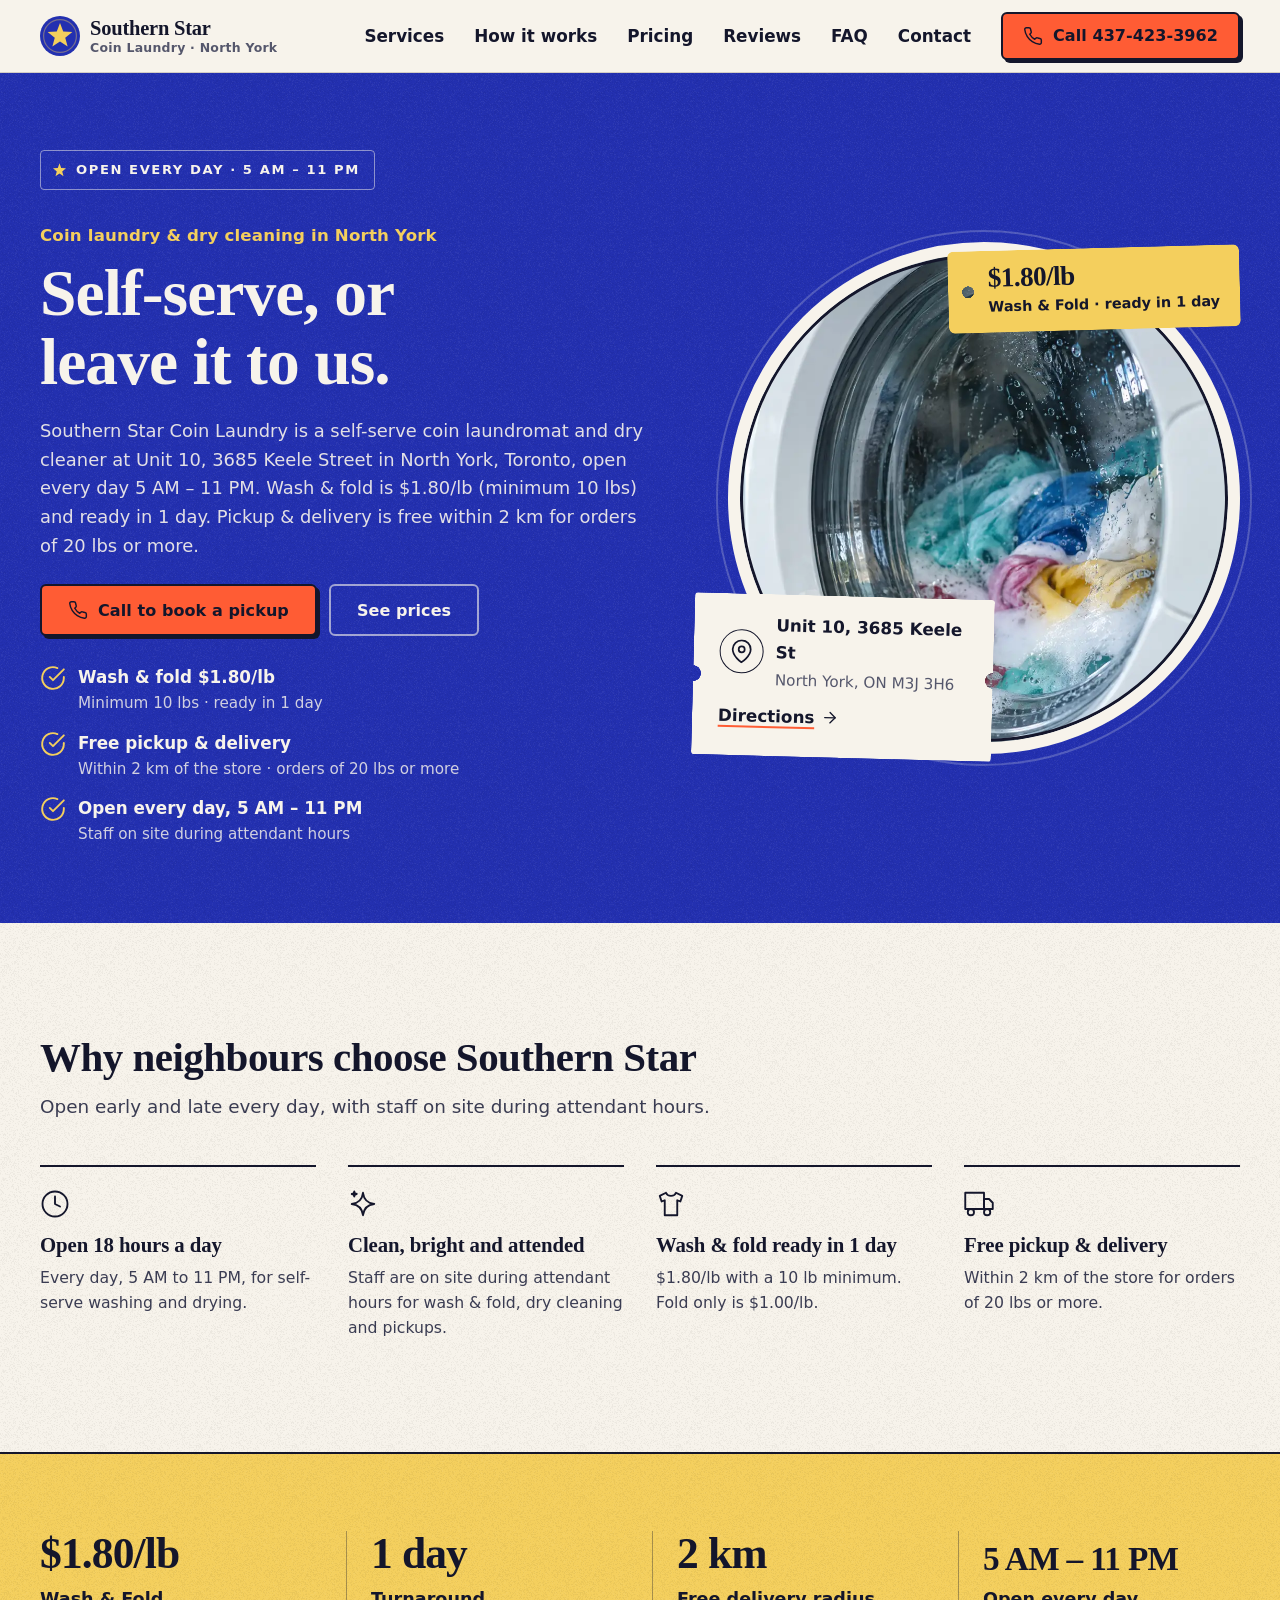
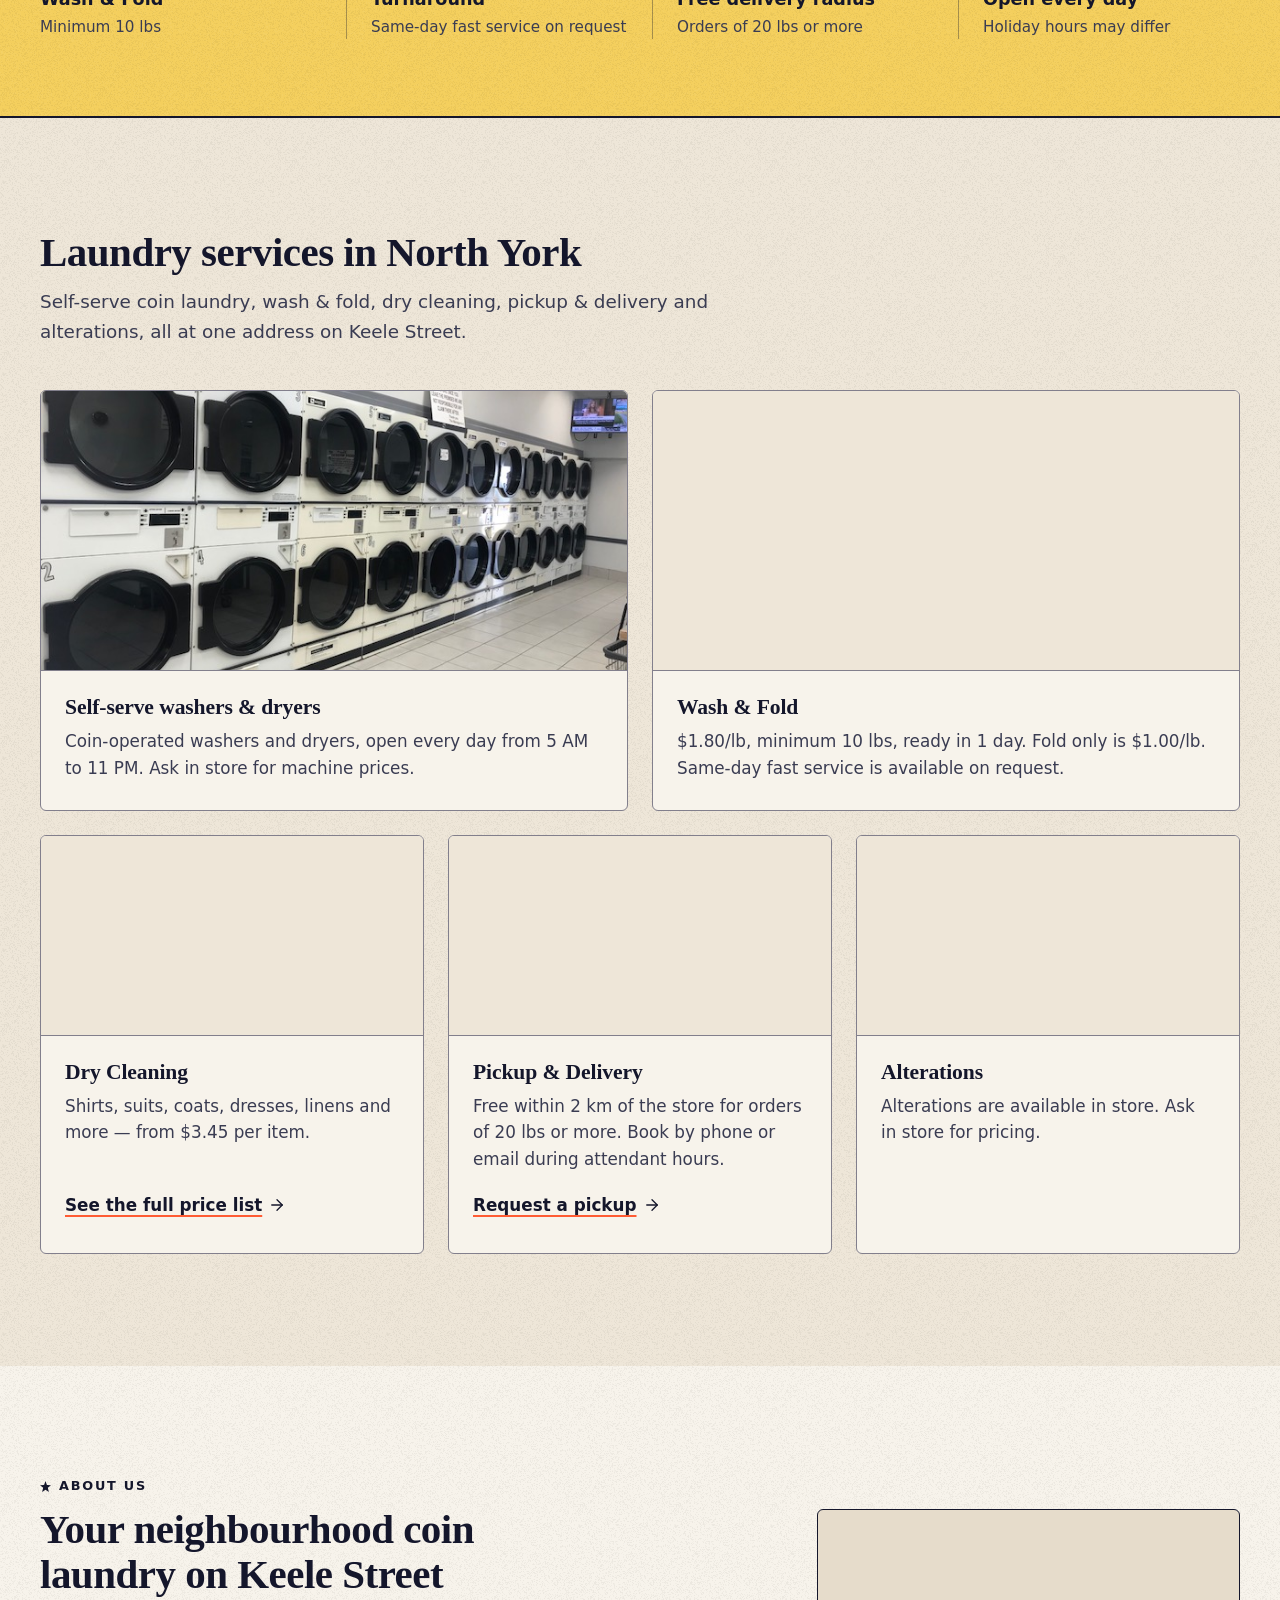
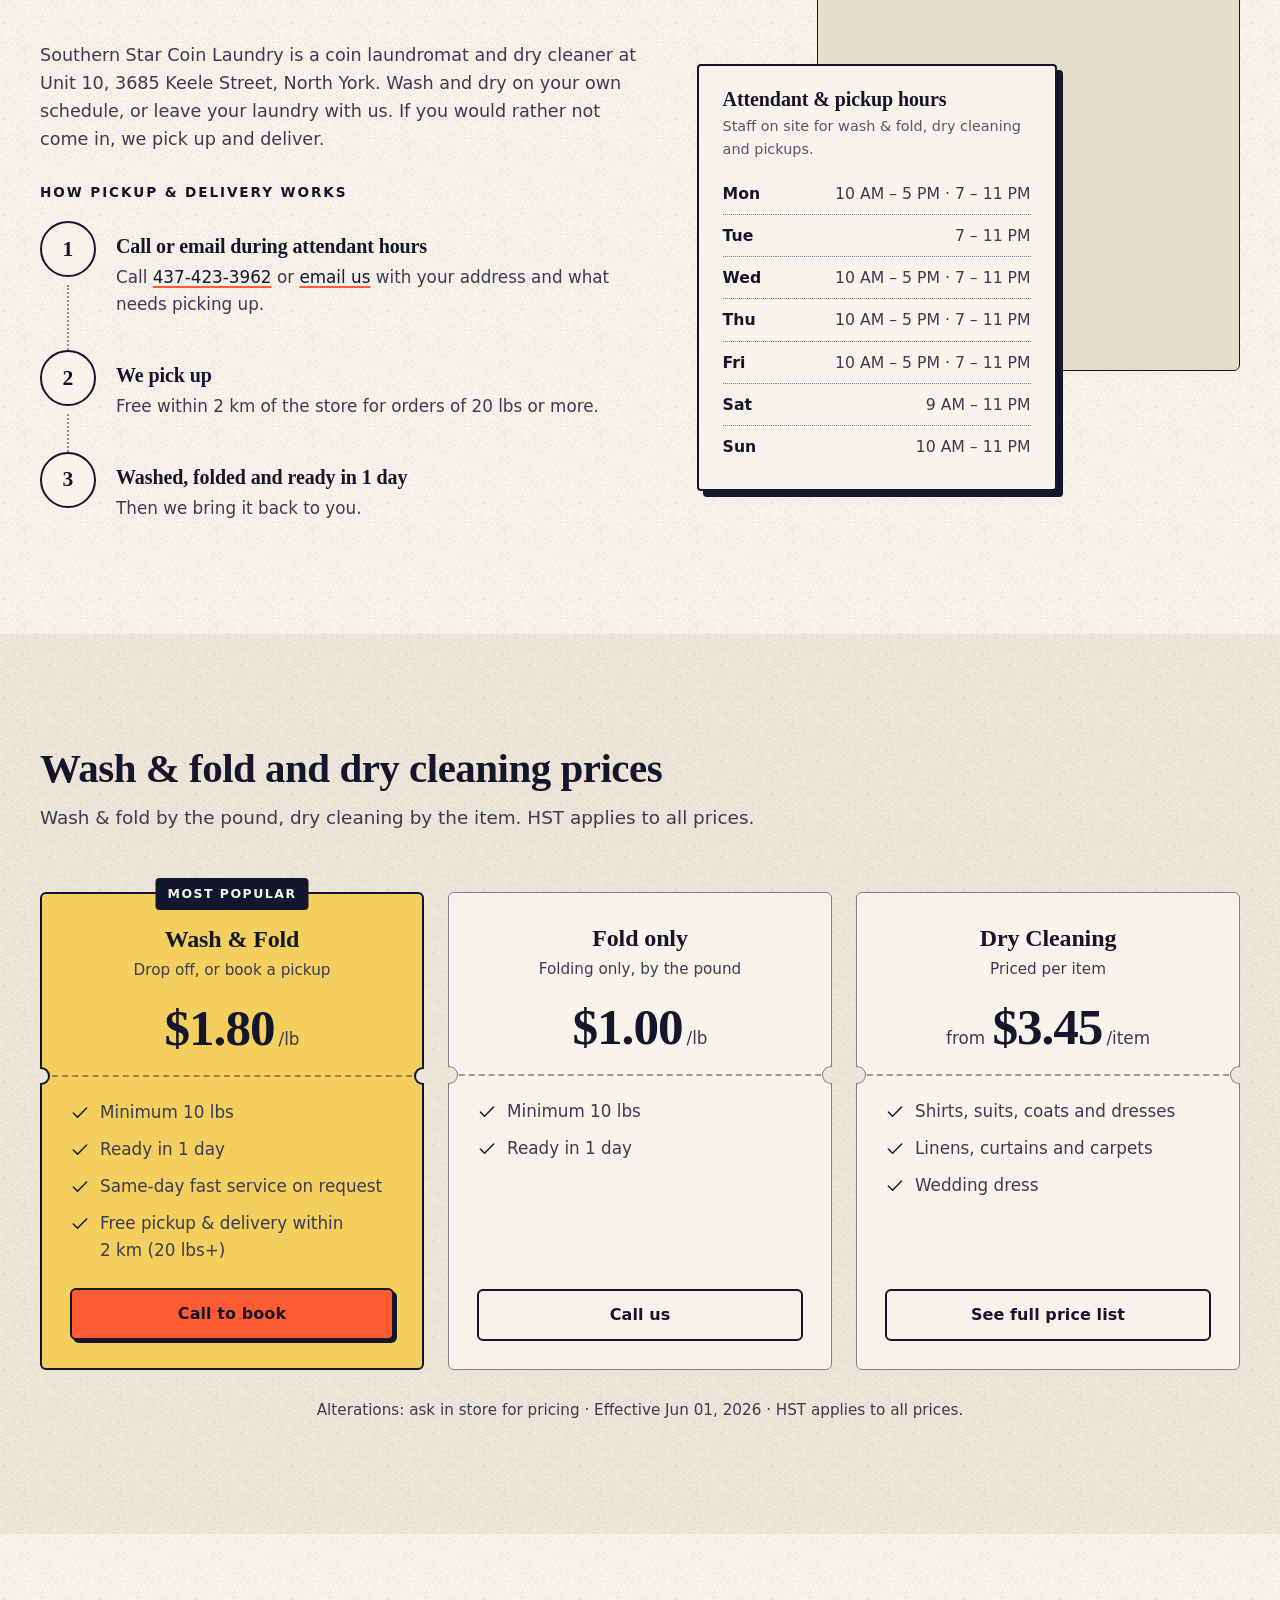
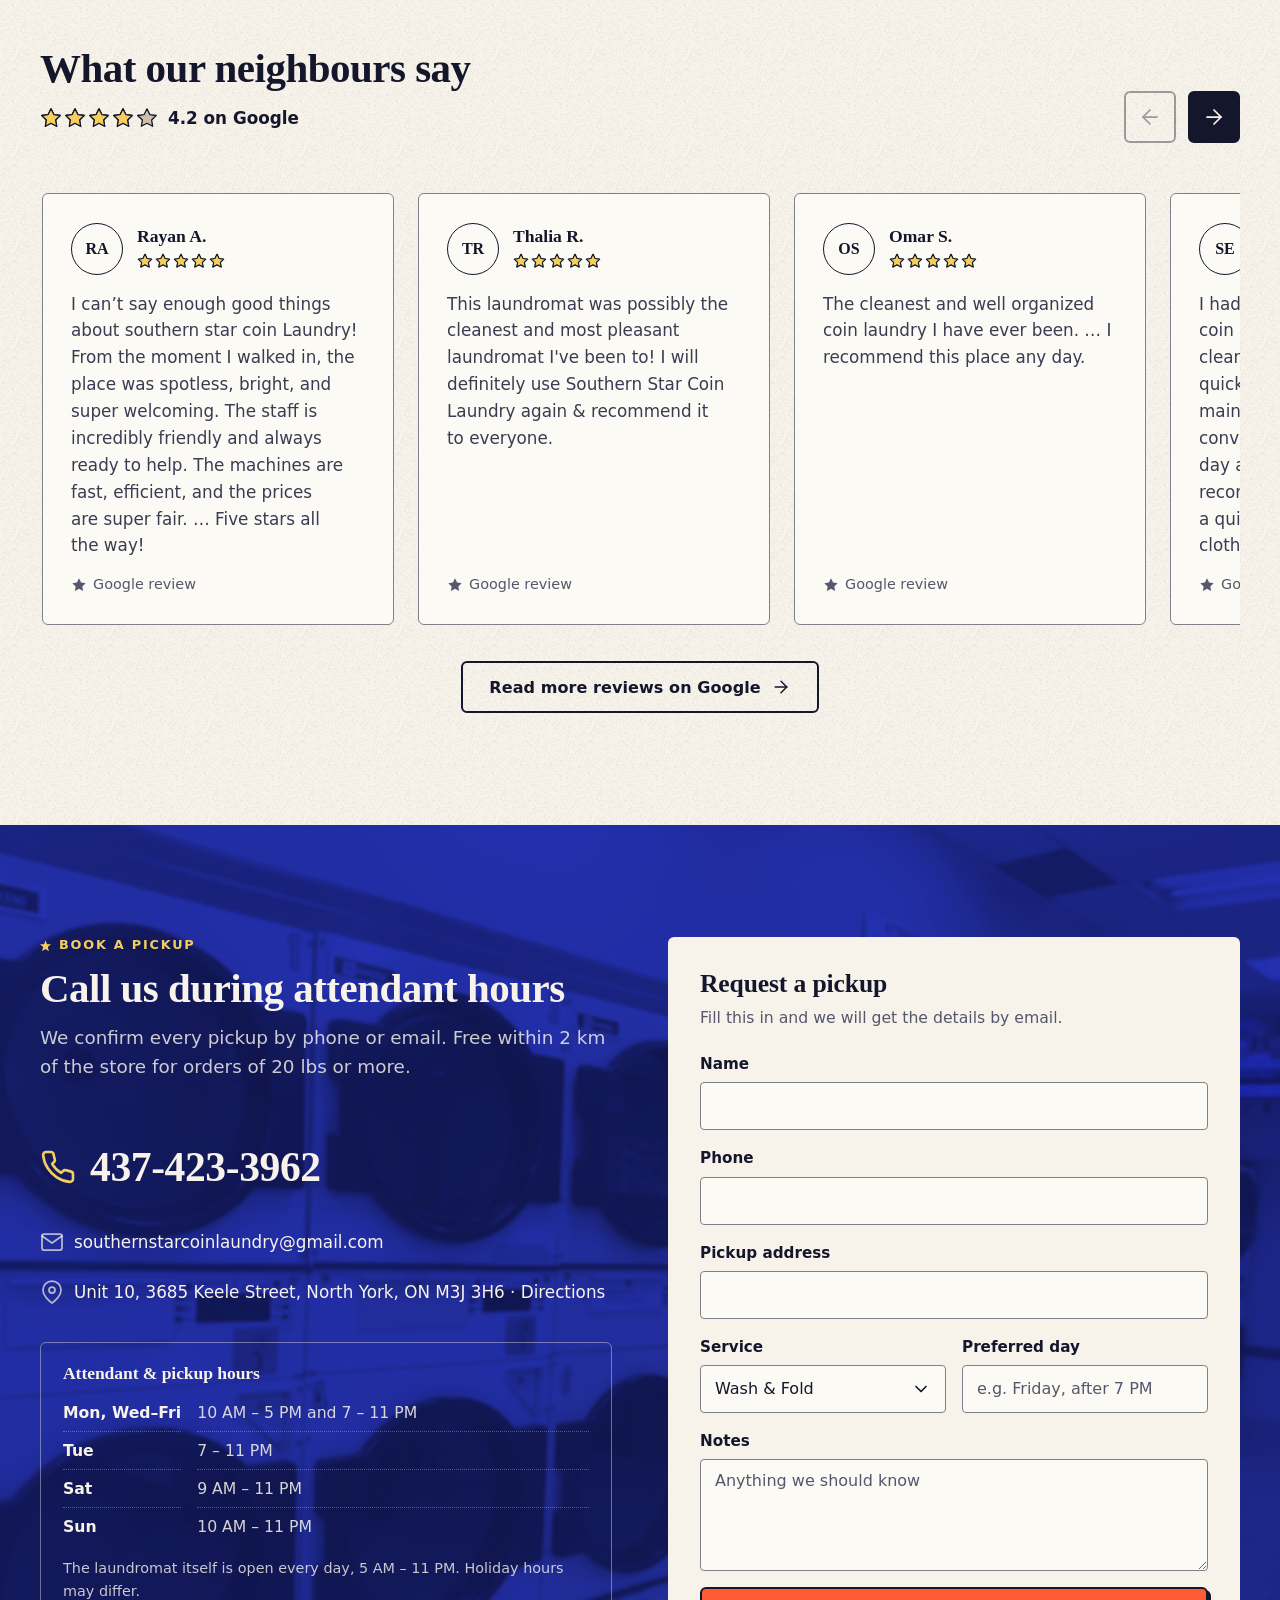
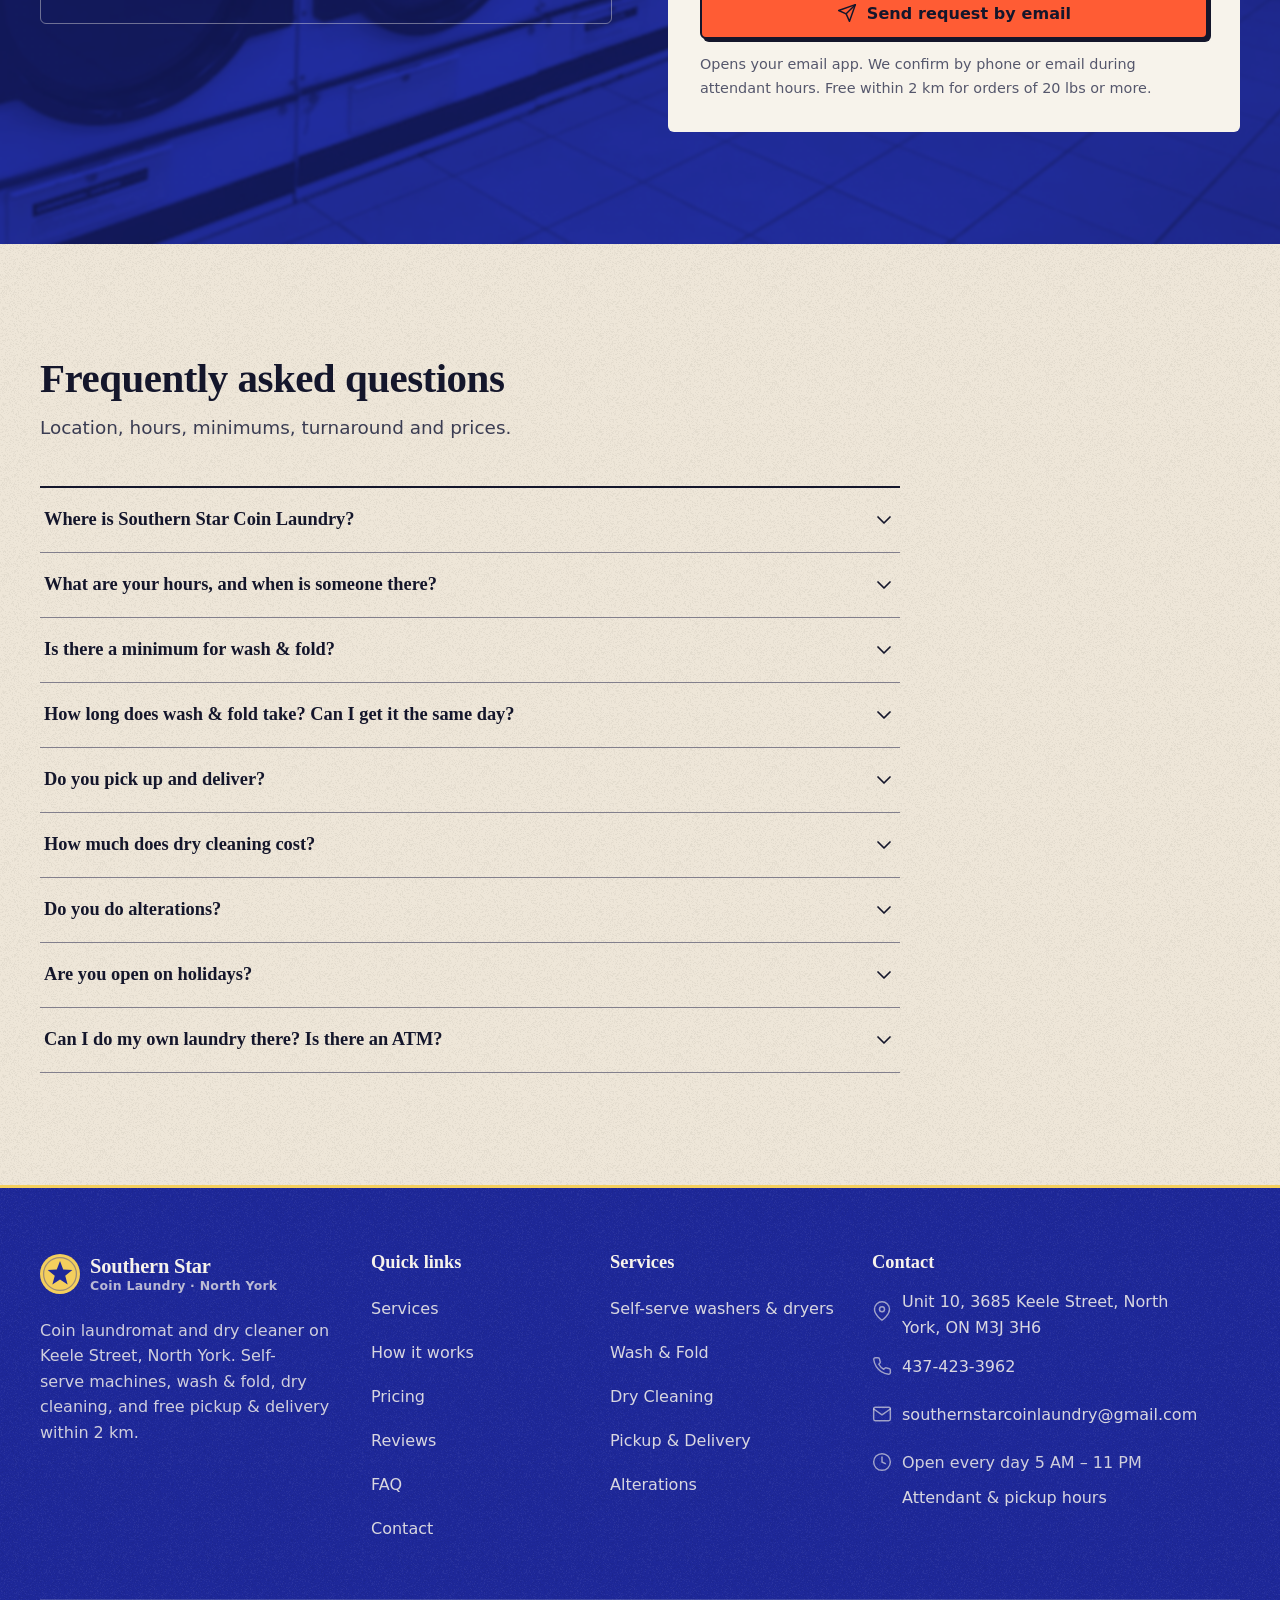
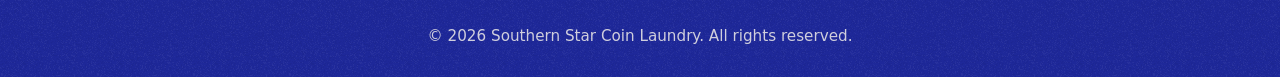
==== commit 8aff70dc: "Swap design A's charcoal for design B's cobalt blue The site owner kept "Warm Paper & Ink" but wante" ====
--- a/about.html
+++ b/about.html
@@ -9,7 +9,7 @@
   <meta name="robots" content="noindex, follow">
   <link rel="canonical" href="https://sscoinlaundry.vercel.app/">
   <meta name="theme-color" content="#F7F3EB">
-  <link rel="icon" href="data:image/svg+xml,%3Csvg xmlns='http://www.w3.org/2000/svg' viewBox='0 0 40 40'%3E%3Ccircle cx='20' cy='20' r='20' fill='%23211A16'/%3E%3Cpolygon fill='%23F4CF5D' points='20,7 23.23,15.55 32.36,15.98 25.23,21.7 27.64,30.52 20,25.5 12.36,30.52 14.77,21.7 7.64,15.98 16.77,15.55'/%3E%3C/svg%3E">
+  <link rel="icon" href="data:image/svg+xml,%3Csvg xmlns='http://www.w3.org/2000/svg' viewBox='0 0 40 40'%3E%3Ccircle cx='20' cy='20' r='20' fill='%232330B0'/%3E%3Cpolygon fill='%23F4CF5D' points='20,7 23.23,15.55 32.36,15.98 25.23,21.7 27.64,30.52 20,25.5 12.36,30.52 14.77,21.7 7.64,15.98 16.77,15.55'/%3E%3C/svg%3E">
   <link rel="stylesheet" href="css/site.css">
 </head>
 <body>
--- a/css/site.css
+++ b/css/site.css
@@ -2,9 +2,10 @@
    Southern Star Coin Laundry — site.css
    One stylesheet for every page. No framework, no icon font.
 
-   Look: "Warm paper & ink" (Oct 2026). A warm paper page with near-black ink,
-   ONE persimmon action colour for every Call button, and butter yellow as the
-   only supporting tint. Hairlines and printed rules instead of soft shadows,
+   Look: "Warm paper & ink", cobalt version (Oct 2026). A warm paper page with
+   blue-black night ink, laundry-bluing cobalt for the dark blocks (hero, dark
+   bands, footer), ONE persimmon action colour for every Call button, and
+   butter yellow as the only supporting tint. Hairlines and printed rules instead of soft shadows,
    4–6px corners instead of pills, a faint baked paper grain on section
    backgrounds. Laundry motifs instead of template cards: claim tickets with
    notches, a butter hang tag, a porthole hero window and a porthole logo.
@@ -70,26 +71,26 @@
   --manila: #EEE6D8;        /* alternate sections, price boxes, note boxes */
   --butter: #F4CF5D;        /* the one supporting tint: stats band, featured ticket, hang tag, rating stars */
   --butter-tint: #FAEBBE;   /* special price row */
-  --press: #E6DCCB;         /* pressed / hover tint on light (ink 12.6:1) */
-  --night: #232120;         /* dark bands and footer: a neutral warm charcoal, no red */
-  --night-deep: #1B1A18;    /* hero base */
-
-  /* Ink and text */
-  --ink: #211A16;           /* headings, borders, icons: 15.5:1 on paper, 13.8:1 on manila, 11.4:1 on butter */
-  --ink-soft: #4A3D35;      /* ink hover */
-  --text: #3E3530;          /* body: 10.8:1 on paper, 9.7:1 on manila, 7.9:1 on butter */
-  --muted: #6B5F56;         /* secondary: 5.6:1 on paper, 4.8:1 on grained manila; never on butter */
-  --on-night: #F7F3EB;      /* paper text on charcoal: 14.4:1 */
-  --on-night-muted: rgba(247, 243, 235, .78);   /* leads on charcoal: 9.3:1 */
+  --press: #E6DCCB;         /* pressed / hover tint on light (ink 13.1:1) */
+  --cobalt: #2330B0;        /* laundry-bluing cobalt: hero, dark bands, header logo. Paper text 9.0:1, butter 6.6:1, persimmon 3.2:1 */
+  --cobalt-deep: #1E2899;   /* footer, the darker bookend: paper text 10.4:1, butter 7.7:1 */
+
+  /* Ink and text (cool blue-black, to sit with the cobalt) */
+  --ink: #14162B;           /* headings, borders, icons, offsets: 16.1:1 on paper, 14.4:1 on manila, 11.8:1 on butter */
+  --ink-soft: #2E3152;      /* ink hover */
+  --text: #3A3C52;          /* body: 9.7:1 on paper, 8.7:1 on manila, 7.2:1 on butter */
+  --muted: #55576C;         /* secondary: 6.4:1 on paper, 5.7:1 on manila, 4.7:1 on butter */
+  --on-cobalt: #F7F3EB;     /* paper text on cobalt: 9.0:1 (10.4:1 on the footer) */
+  --on-cobalt-muted: rgba(247, 243, 235, .82);   /* leads on cobalt: 6.5:1 */
   --star-empty: #CDBFAB;    /* empty part of a rating star */
 
   /* Action */
-  --action: #FF5C34;        /* persimmon (Pinterest Palette 2026): the ONLY filled button colour; ink label 5.6:1, 5.2:1 vs charcoal */
-  --action-hover: #FF7552;  /* ink label 6.5:1 */
+  --action: #FF5C34;        /* persimmon (Pinterest Palette 2026): the ONLY filled button colour; ink label 5.8:1, 3.2:1 vs cobalt */
+  --action-hover: #FF7552;  /* ink label 6.7:1 */
 
   /* Lines */
-  --line: #D6CAB8;          /* decorative hairline (header, menu dividers) */
-  --line-strong: #8E8174;   /* UI boundaries: cards, inputs, tabs, FAQ rules (3.4:1 on paper) */
+  --line: #D3CDC5;          /* decorative hairline (header, menu dividers) */
+  --line-strong: #827F8C;   /* UI boundaries: cards, inputs, tabs, FAQ rules (3.5:1 on paper, 3.2:1 on manila) */
 
   /* Shape */
   --radius: 6px;
@@ -166,7 +167,7 @@
 :focus:not(:focus-visible) { outline: none; }
 .hero :focus-visible,
 .section--dark :focus-visible,
-.site-footer :focus-visible { outline-color: var(--on-night); }
+.site-footer :focus-visible { outline-color: var(--on-cobalt); }
 /* ...except on the paper form card inside a dark band, where a paper ring vanishes */
 .section--dark .form-card :focus-visible { outline-color: var(--ink); }
 
@@ -198,7 +199,7 @@
   color: var(--ink);
 }
 .eyebrow::before { content: ""; width: 11px; height: 11px; flex: none; background: currentColor; clip-path: var(--star); }
-.section--dark .eyebrow { color: var(--butter); }   /* 10.8:1 on charcoal */
+.section--dark .eyebrow { color: var(--butter); }   /* 6.6:1 on cobalt */
 
 
 /* 4. Layout
@@ -220,14 +221,14 @@
 .section { padding: var(--section-pad) 0; }
 .section--paper { background: var(--grain) repeat, var(--paper); }
 .section--manila { background: var(--grain) repeat, var(--manila); }
-.section--dark { background: var(--grain) repeat, var(--night); color: var(--on-night); }
-.section--dark h2, .section--dark h3 { color: var(--on-night); }
+.section--dark { background: var(--grain) repeat, var(--cobalt); color: var(--on-cobalt); }
+.section--dark h2, .section--dark h3 { color: var(--on-cobalt); }
 
 .section__head { max-width: 760px; margin-bottom: 44px; }
 .section__title { margin: 0 0 12px; }
 .eyebrow + .section__title { margin-top: 12px; }
 .section__lead { font-size: 1.15rem; margin: 0; color: var(--text); }
-.section--dark .section__lead { color: var(--on-night-muted); }
+.section--dark .section__lead { color: var(--on-cobalt-muted); }
 .section__head--center { margin-left: auto; margin-right: auto; text-align: center; }
 .section__head--center .eyebrow { justify-content: center; }
 
@@ -272,13 +273,13 @@
 
 /* The one action colour: flat persimmon, ink border, hard ink offset. It presses
    into its shadow. Never remove the border: it carries the 3:1 edge on paper
-   and butter. On charcoal the persimmon itself is 5.2:1. */
+   and butter. On cobalt the persimmon itself is 3.2:1. */
 .btn--cta { background: var(--action); color: var(--ink); border-color: var(--ink); box-shadow: var(--hard); }
 .btn--cta:active { transform: translate(3px, 3px); box-shadow: 0 0 0 var(--ink); }
 /* Secondary: a 2px ink outline (never a second fill colour) */
 .btn--ink { background: transparent; color: var(--ink); border-color: var(--ink); }
-/* Secondary on charcoal: a paper outline (5.9:1) */
-.btn--outline { background: transparent; color: var(--on-night); border-color: rgba(247, 243, 235, .6); }
+/* Secondary on cobalt: a paper outline */
+.btn--outline { background: transparent; color: var(--on-cobalt); border-color: rgba(247, 243, 235, .6); }
 .btn--block { width: 100%; }
 .btn--sm { min-height: 44px; padding: 0 18px; font-size: .95rem; }
 
@@ -487,8 +488,8 @@
 
 
 /* 7. Hero
-   Phones and tablets: the washer photo / video full-bleed under a neutral ink
-   overlay. Desktop (62em+): flat charcoal behind the text and the washer shown
+   Phones and tablets: the washer photo / video full-bleed, printed in cobalt
+   (multiply). Desktop (62em+): flat cobalt behind the text and the washer shown
    untinted in a round "porthole" window, with the price hang tag and the
    address ticket pinned to its rim.
    ========================================================================== */
@@ -501,8 +502,8 @@
   min-height: 90vh;
   min-height: 90svh;
   padding: clamp(48px, 6vw, 80px) 0;
-  background: var(--grain) repeat, var(--night-deep);
-  color: var(--on-night);
+  background: var(--grain) repeat, var(--cobalt);
+  color: var(--on-cobalt);
 }
 /* Layers, back to front: still photo (the LCP image and the fallback), the
    looping video once js/site.js starts it, then the overlay or door seal. */
@@ -510,7 +511,7 @@
   position: absolute;
   inset: 0;
   z-index: -1;
-  background-color: var(--night-deep);
+  background-color: var(--cobalt);
   background-image: url("../img/hero-washer-960.jpg");
   background-image: image-set(url("../img/hero-washer-960.webp") type("image/webp"), url("../img/hero-washer-960.jpg") type("image/jpeg"));
   background-position: 70% 50%;
@@ -528,13 +529,15 @@
   transition: opacity .8s var(--ease);
 }
 .hero__video.is-playing { opacity: 1; }
-/* Neutral ink (no brown, no teal): darkest behind the heading and lead, easing
-   off lower down so some of the drum shows behind the checklist */
+/* The photo printed in cobalt: multiply keeps the washer's shapes while its
+   brightest white can only reach the cobalt itself, so the text keeps the
+   same contrast as on the flat cobalt */
 .hero__bg::after {
   content: "";
   position: absolute;
   inset: 0;
-  background: linear-gradient(180deg, rgba(24, 23, 21, .9) 0%, rgba(24, 23, 21, .88) 52%, rgba(24, 23, 21, .78) 100%);
+  background: var(--grain) repeat, var(--cobalt);
+  mix-blend-mode: multiply;
 }
 
 .hero__pause {
@@ -548,8 +551,8 @@
   border-radius: var(--radius-sm);
   display: grid;
   place-items: center;
-  background: rgba(24, 23, 21, .6);
-  color: var(--on-night);
+  background: rgba(20, 22, 43, .6);
+  color: var(--on-cobalt);
   cursor: pointer;
   -webkit-user-select: none;
   user-select: none;
@@ -567,7 +570,7 @@
   gap: 48px;
   align-items: center;
 }
-.hero h1 { margin: 22px 0 20px; color: var(--on-night); max-width: 13ch; }
+.hero h1 { margin: 22px 0 20px; color: var(--on-cobalt); max-width: 13ch; }
 /* Small descriptive line inside the H1 (search phrase), above the display line */
 .hero__kicker {
   display: block;
@@ -599,21 +602,21 @@
   font-size: .82rem;
   letter-spacing: .12em;
   text-transform: uppercase;
-  color: var(--on-night);
+  color: var(--on-cobalt);
 }
 .chip__dot { width: 13px; height: 13px; flex: none; background: var(--butter); clip-path: var(--star); }
 
 .checklist { list-style: none; margin: 0; padding: 0; display: grid; gap: 14px; }
 .checklist li { display: flex; gap: 12px; align-items: flex-start; }
 .checklist .icon { width: 26px; height: 26px; color: var(--butter); margin-top: 1px; }
-.checklist strong { display: block; font-weight: 600; color: var(--on-night); }
+.checklist strong { display: block; font-weight: 600; color: var(--on-cobalt); }
 .checklist small { display: block; font-size: .95rem; color: rgba(247, 243, 235, .82); }
 
 /* The buttons sit right under the lead so both are on the first screen */
 .hero__actions { display: flex; flex-wrap: wrap; gap: 12px; margin-bottom: 28px; }
-/* On charcoal the ink edge disappears; the offset goes near-black */
-.hero .btn--cta, .section--dark .btn--cta { box-shadow: 3px 3px 0 #0B0A09; }
-.hero .btn--cta:active, .section--dark .btn--cta:active { box-shadow: 0 0 0 #0B0A09; }
+/* On cobalt the offset stays night ink, like on paper */
+.hero .btn--cta, .section--dark .btn--cta { box-shadow: 3px 3px 0 var(--ink); }
+.hero .btn--cta:active, .section--dark .btn--cta:active { box-shadow: 0 0 0 var(--ink); }
 
 /* Pinned paper (desktop only; decorative, aria-hidden) */
 .hero__visual { position: relative; height: 480px; }
@@ -692,7 +695,7 @@
     height: 116.3%;
     object-position: 50% 50%;
   }
-  .hero__bg::after { border-radius: 50%; background: none; box-shadow: inset 0 0 0 3px var(--ink); }
+  .hero__bg::after { border-radius: 50%; background: none; mix-blend-mode: normal; box-shadow: inset 0 0 0 3px var(--ink); }
   .hero__visual { height: calc(var(--port) + 24px); }
   /* The pause button sits by the porthole it controls (the bottom-right corner
      of its square, clear of the rim), not in the far corner of the band */
@@ -767,7 +770,7 @@
 .stat__label { margin-top: 8px; font-weight: 700; font-size: 1.1rem; color: var(--ink); }
 .stat__note { margin: 2px 0 0; font-size: .95rem; color: var(--text); }   /* 7.6:1 on grained butter */
 @media (min-width: 62em) {
-  .stat + .stat { padding-left: 24px; border-left: 1px solid rgba(33, 26, 22, .35); }
+  .stat + .stat { padding-left: 24px; border-left: 1px solid rgba(20, 22, 43, .35); }
 }
 
 /* Two columns until four fit without squeezing "5 AM – 11 PM" */
@@ -853,7 +856,7 @@
   left: 27px;
   top: 64px;
   bottom: 0;
-  border-left: 2px dotted rgba(33, 26, 22, .45);
+  border-left: 2px dotted rgba(20, 22, 43, .45);
 }
 .step__num {
   width: 56px;
@@ -952,7 +955,7 @@
   position: relative;
   margin: 0 -28px 22px;
   padding: 0 28px 22px;
-  border-bottom: 2px dashed rgba(33, 26, 22, .4);
+  border-bottom: 2px dashed rgba(20, 22, 43, .4);
   text-align: center;
   line-height: 1;
 }
@@ -1050,8 +1053,10 @@
 
 
 /* 14. Book a pickup (contact block + form)
-   MT's real shop photo under a neutral ink overlay (no sepia), lightly blurred
-   so the machines are still recognisable.
+   MT's real shop photo printed in cobalt (multiply), lightly blurred so the
+   machines are still recognisable. A 40% cobalt veil on top lifts the photo's
+   near-black shadows towards cobalt (calm, like the old charcoal band) but
+   never past it, so text keeps at least its flat-cobalt contrast.
    ========================================================================== */
 .book { position: relative; isolation: isolate; overflow: hidden; }
 .book__bg {
@@ -1059,9 +1064,11 @@
   inset: -8px;
   z-index: -1;
   background:
-    linear-gradient(105deg, rgba(27, 26, 24, .9) 0%, rgba(27, 26, 24, .86) 50%, rgba(27, 26, 24, .82) 100%),
-    url("../img/laundromat_img.jpg") center / cover no-repeat;
-  filter: blur(1.5px) grayscale(.2);
+    linear-gradient(rgba(35, 48, 176, .4), rgba(35, 48, 176, .4)),
+    url("../img/laundromat_img.jpg") center / cover no-repeat,
+    var(--cobalt);
+  background-blend-mode: normal, multiply;
+  filter: blur(1.5px);
   transform: scale(1.02);
 }
 .book__grid { display: grid; grid-template-columns: minmax(0, 1fr) minmax(0, 1fr); gap: 56px; align-items: start; }
@@ -1074,7 +1081,7 @@
   font-size: clamp(1.8rem, 3.5vw, 2.6rem);
   font-weight: 700;
   letter-spacing: -.01em;
-  color: var(--on-night);
+  color: var(--on-cobalt);
   text-decoration: none;
 }
 .book__phone .icon { width: 36px; height: 36px; color: var(--butter); }
@@ -1084,18 +1091,18 @@
   align-items: center;
   gap: 10px;
   min-height: 44px;
-  color: var(--on-night);
+  color: var(--on-cobalt);
   font-weight: 500;
   text-decoration: none;
 }
 .contact-links .icon { color: rgba(247, 243, 235, .7); }
 
 .hours-summary { padding: 20px 22px; border: 1px solid rgba(247, 243, 235, .4); border-radius: var(--radius); }
-.hours-summary h3 { margin: 0 0 10px; font-size: 1.1rem; color: var(--on-night); }
+.hours-summary h3 { margin: 0 0 10px; font-size: 1.1rem; color: var(--on-cobalt); }
 .hours-summary dl { margin: 0; display: grid; grid-template-columns: auto minmax(0, 1fr); gap: 0 16px; font-size: .98rem; }
 .hours-summary dt, .hours-summary dd { padding: 6px 0; }
 .hours-summary dt:not(:first-of-type), .hours-summary dt:not(:first-of-type) + dd { border-top: 1px dotted rgba(247, 243, 235, .3); }
-.hours-summary dt { font-weight: 700; color: var(--on-night); }
+.hours-summary dt { font-weight: 700; color: var(--on-cobalt); }
 .hours-summary dd { margin: 0; color: rgba(247, 243, 235, .86); }
 .hours-summary__note { margin: 12px 0 0; font-size: .9rem; color: rgba(247, 243, 235, .8); }
 @media (max-width: 18.749em) {   /* large text: day above hours */
@@ -1127,7 +1134,7 @@
   appearance: none;
   -webkit-appearance: none;
   padding-right: 44px;
-  background-image: url("data:image/svg+xml,%3Csvg xmlns='http://www.w3.org/2000/svg' viewBox='0 0 24 24' fill='none' stroke='%23211A16' stroke-width='2' stroke-linecap='round' stroke-linejoin='round'%3E%3Cpath d='M6 9l6 6 6-6'/%3E%3C/svg%3E");
+  background-image: url("data:image/svg+xml,%3Csvg xmlns='http://www.w3.org/2000/svg' viewBox='0 0 24 24' fill='none' stroke='%2314162B' stroke-width='2' stroke-linecap='round' stroke-linejoin='round'%3E%3Cpath d='M6 9l6 6 6-6'/%3E%3C/svg%3E");
   background-repeat: no-repeat;
   background-position: right 14px center;
   background-size: 20px;
@@ -1187,19 +1194,19 @@
   padding: 64px 0 28px;
   padding-bottom: calc(28px + env(safe-area-inset-bottom, 0px));
   border-top: 3px solid var(--butter);
-  background: var(--grain) repeat, var(--night);
-  color: var(--on-night-muted);
+  background: var(--grain) repeat, var(--cobalt-deep);
+  color: var(--on-cobalt-muted);
   font-size: 1rem;
 }
 .footer__grid { display: grid; grid-template-columns: minmax(0, 1.3fr) minmax(0, .9fr) minmax(0, 1fr) minmax(0, 1.6fr); gap: 40px 32px; }
-.footer__brand .brand { color: var(--on-night); margin-right: 0; }
+.footer__brand .brand { color: var(--on-cobalt); margin-right: 0; }
 .footer__brand .brand__tag { color: rgba(247, 243, 235, .72); }
-/* The logo inverted: butter disc, ink star */
+/* The logo inverted: butter disc, cobalt star */
 .site-footer .brand__disc { fill: var(--butter); }
-.site-footer .brand__seal { stroke: var(--ink); }
-.site-footer .brand__star { fill: var(--ink); }
+.site-footer .brand__seal { stroke: var(--cobalt-deep); }
+.site-footer .brand__star { fill: var(--cobalt-deep); }
 .footer__brand p { margin: 16px 0 0; max-width: 34ch; }
-.site-footer h4 { margin: 0 0 14px; font-size: 1.15rem; font-weight: 600; letter-spacing: 0; color: var(--on-night); }
+.site-footer h4 { margin: 0 0 14px; font-size: 1.15rem; font-weight: 600; letter-spacing: 0; color: var(--on-cobalt); }
 .site-footer ul { list-style: none; margin: 0; padding: 0; }
 .site-footer li { margin: 0; }
 .site-footer a { display: inline-flex; align-items: center; gap: 10px; min-width: 44px; min-height: 44px; color: rgba(247, 243, 235, .86); text-decoration: none; transition: color .15s; }
@@ -1356,14 +1363,14 @@
 .brand:active, .steps a:active, .faq__body a:active, .form-note a:active,
 .form-fallback a:active, .price-panel__note a:active, .price-effective a:active,
 .hours-footnote a:active, .hours-summary__note a:active, .redirect a:not(.btn):active { opacity: .7; }
-.site-footer a:active { color: var(--on-night); }
+.site-footer a:active { color: var(--on-cobalt); }
 
 @media (hover: hover) and (pointer: fine) {
   .btn--cta:hover { background: var(--action-hover); box-shadow: 4px 4px 0 var(--ink); transform: translate(-1px, -1px); }
-  .hero .btn--cta:hover, .section--dark .btn--cta:hover { box-shadow: 4px 4px 0 #0B0A09; }
+  .hero .btn--cta:hover, .section--dark .btn--cta:hover { box-shadow: 4px 4px 0 var(--ink); }
   .btn--ink:hover { background: var(--ink); color: var(--paper); }
-  .btn--outline:hover { background: rgba(247, 243, 235, .12); border-color: var(--on-night); }
-  .hero__pause:hover { background: rgba(24, 23, 21, .85); }
+  .btn--outline:hover { background: rgba(247, 243, 235, .12); border-color: var(--on-cobalt); }
+  .hero__pause:hover { background: rgba(20, 22, 43, .85); }
   .nav__links a:hover { color: var(--ink); text-decoration: underline; text-decoration-color: var(--action); text-decoration-thickness: 2px; text-underline-offset: 6px; }
   .nav__toggle:hover { background: var(--press); }
   .link-arrow:hover { text-decoration-color: var(--ink); }
@@ -1372,7 +1379,7 @@
   .arrow-btn:hover:not(:disabled) { background: var(--press); }
   .arrow-btn--solid:hover:not(:disabled) { background: var(--ink-soft); border-color: var(--ink-soft); }
   .faq summary:hover { text-decoration: underline; text-decoration-color: var(--action); text-decoration-thickness: 2px; text-underline-offset: 5px; }
-  .site-footer a:hover { color: var(--on-night); }
+  .site-footer a:hover { color: var(--on-cobalt); }
   .contact-links a:hover { text-decoration: underline; }
   .tabs__tab:hover:not([aria-selected="true"]) { border-color: var(--ink); background: var(--press); }
 }
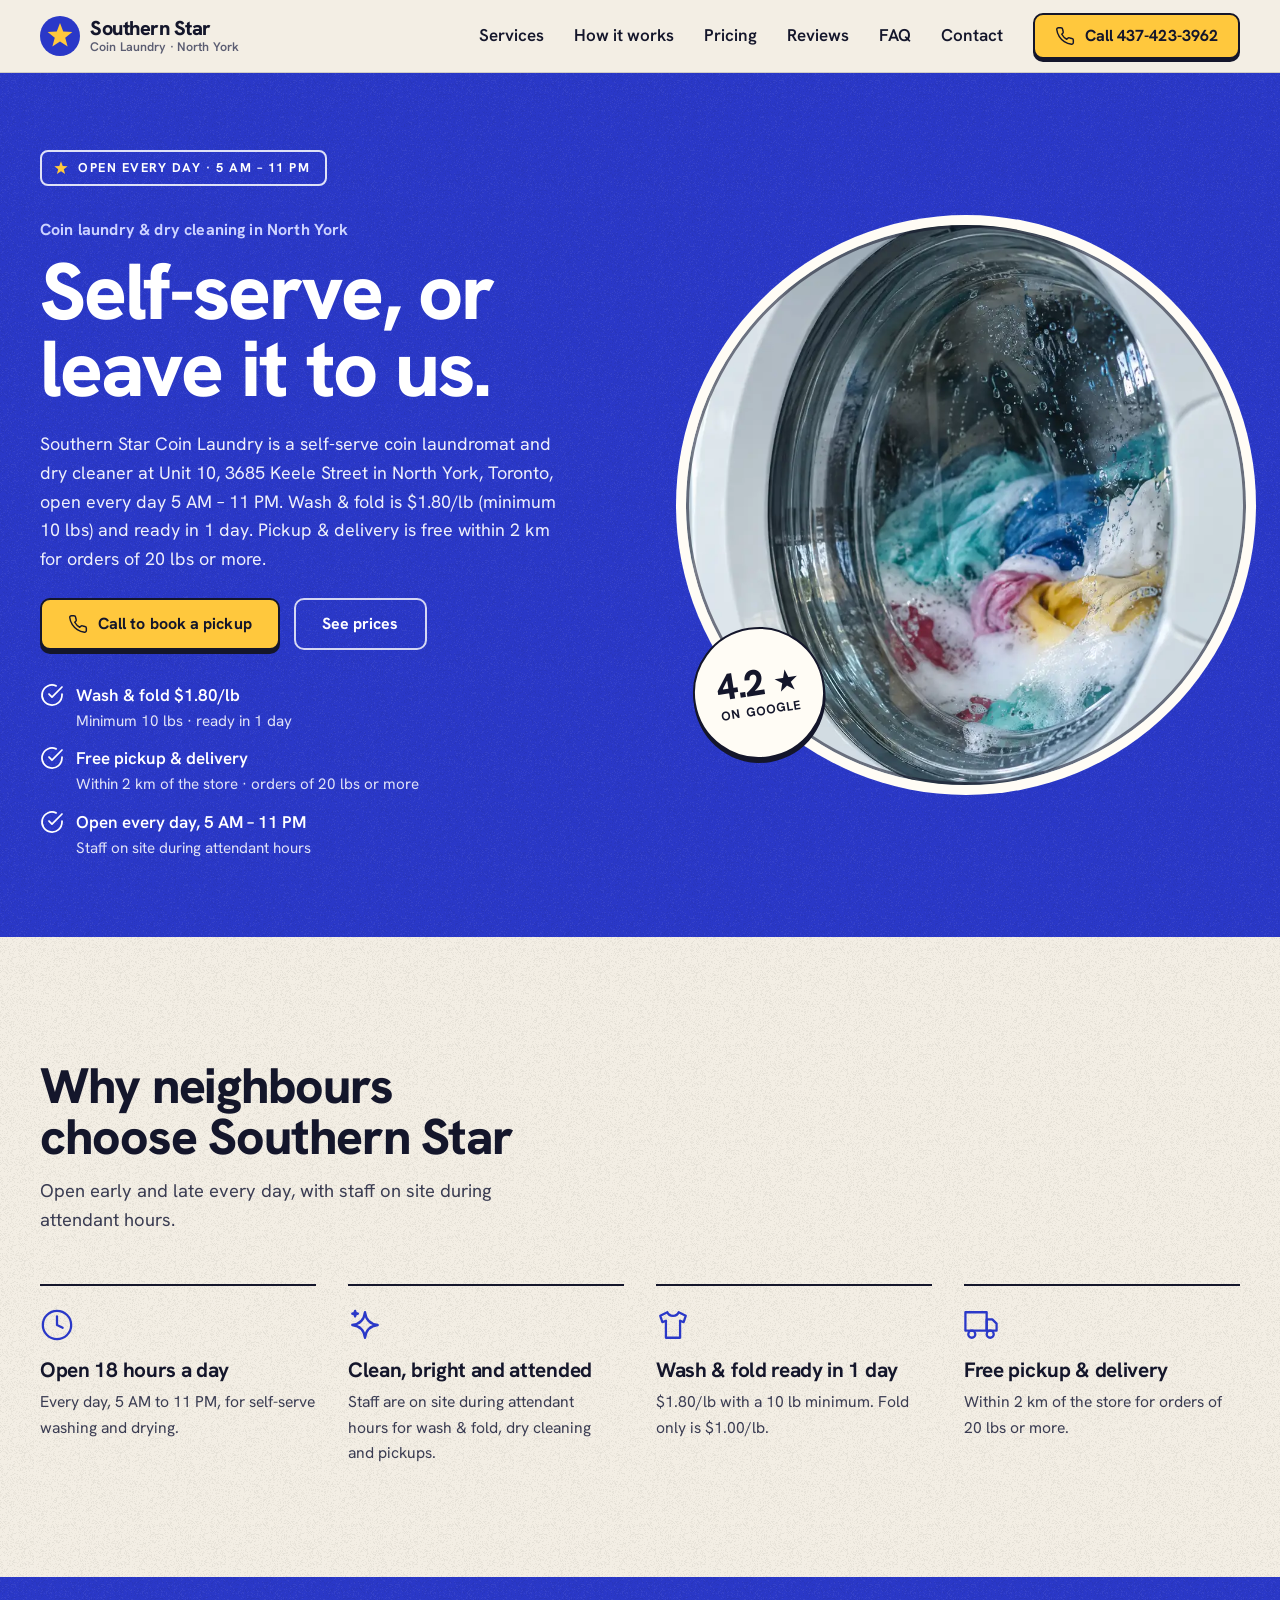
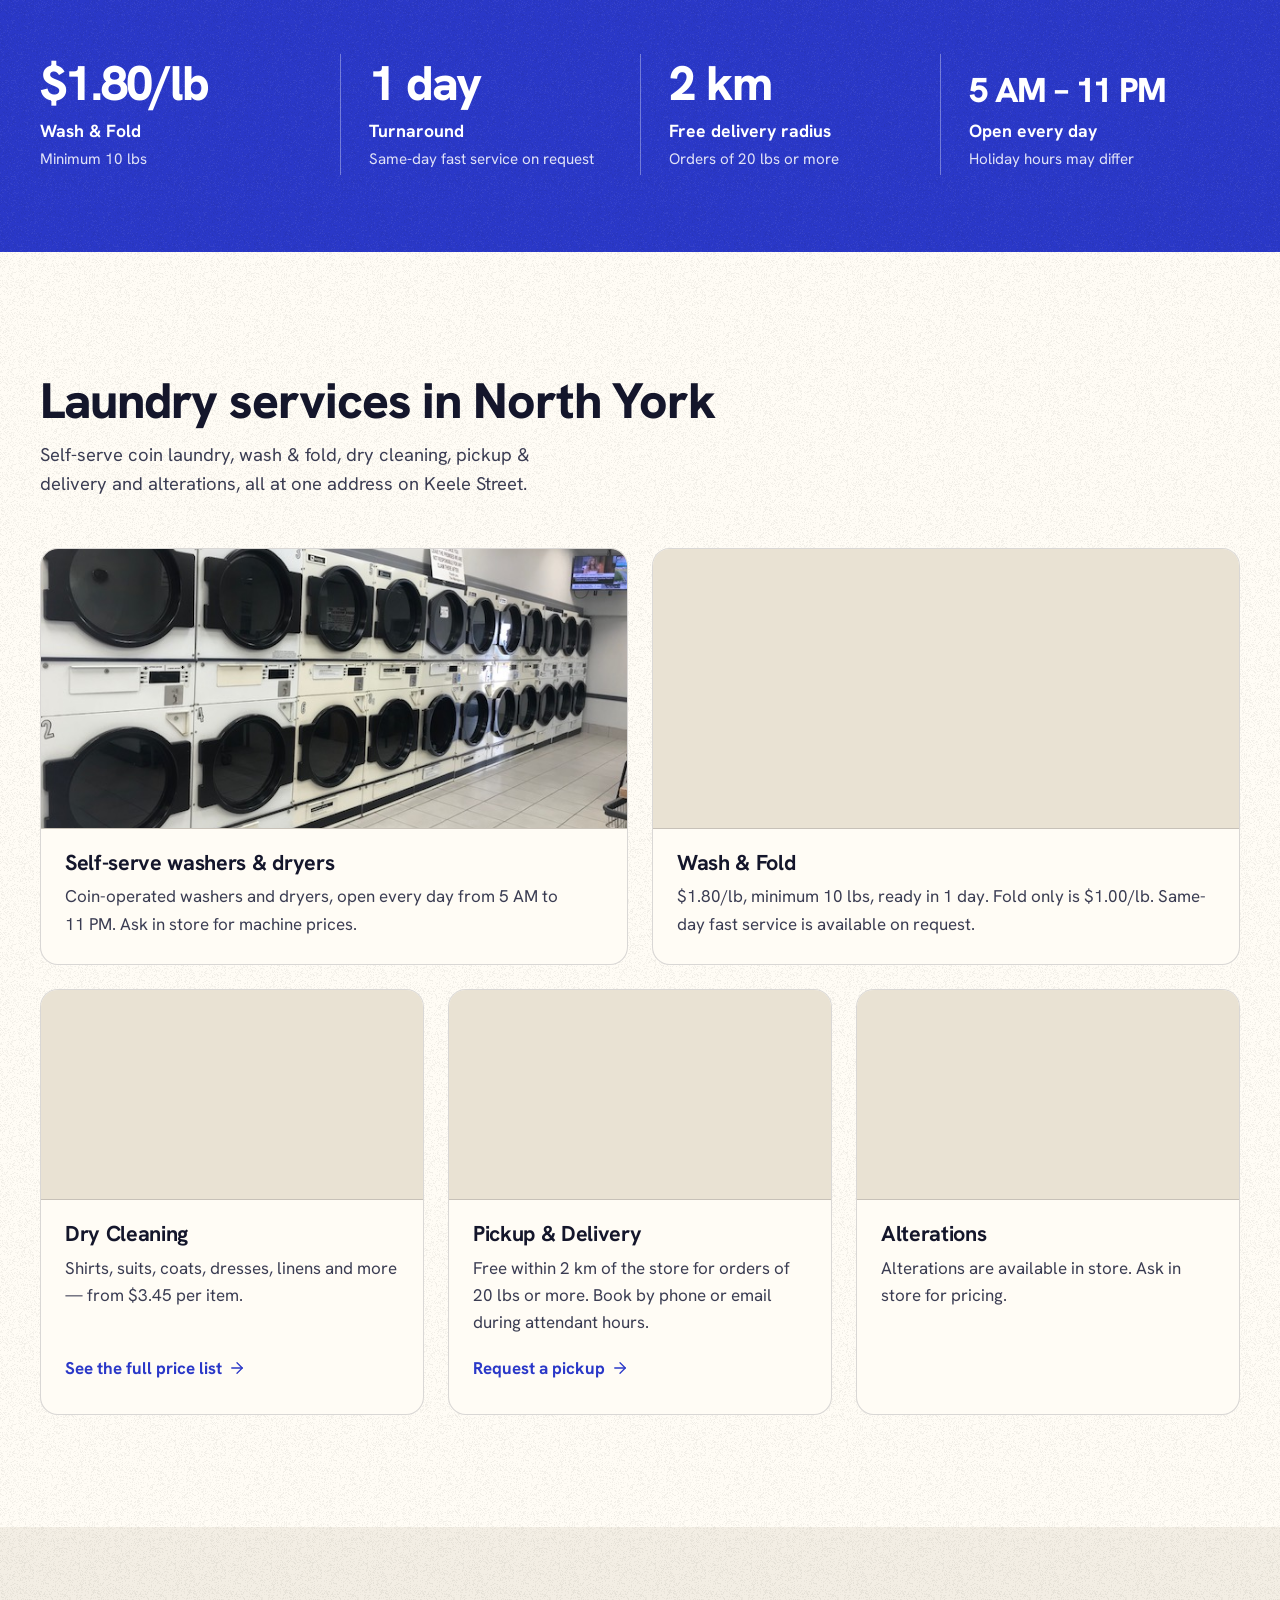
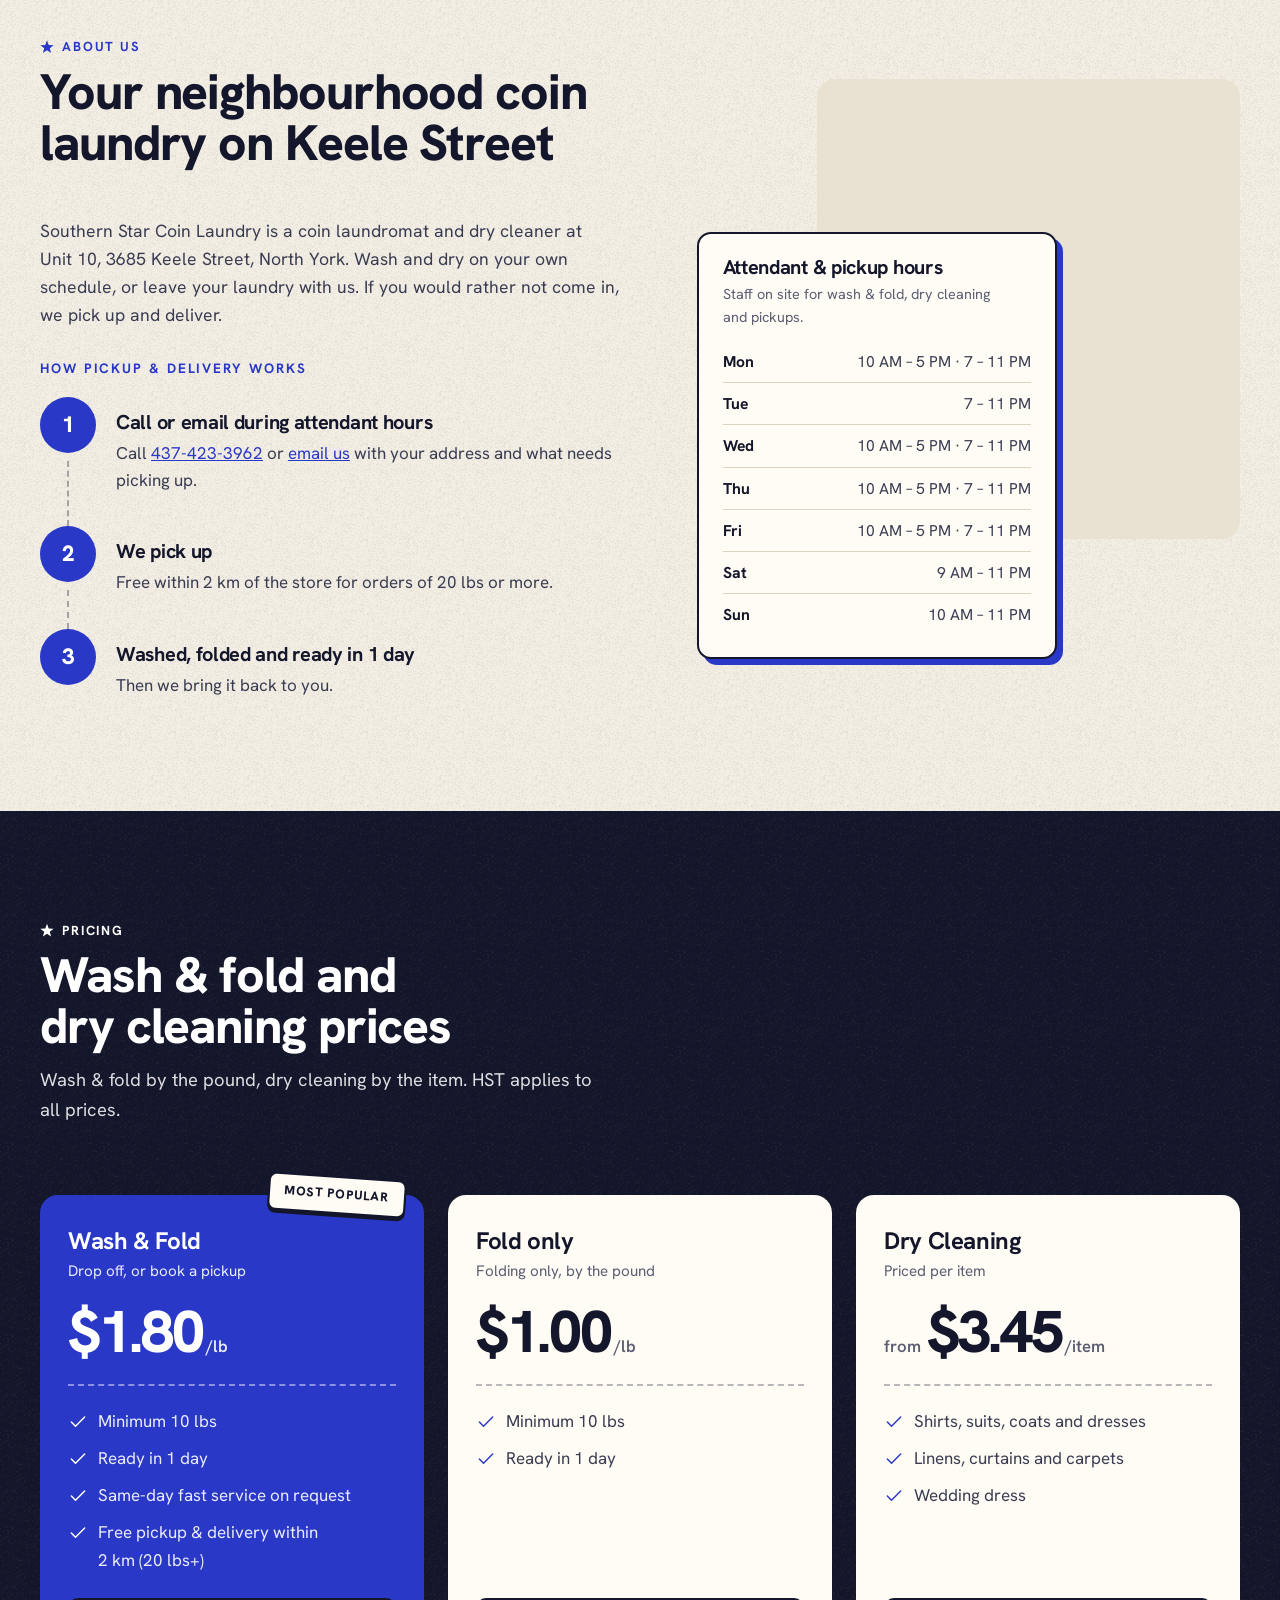
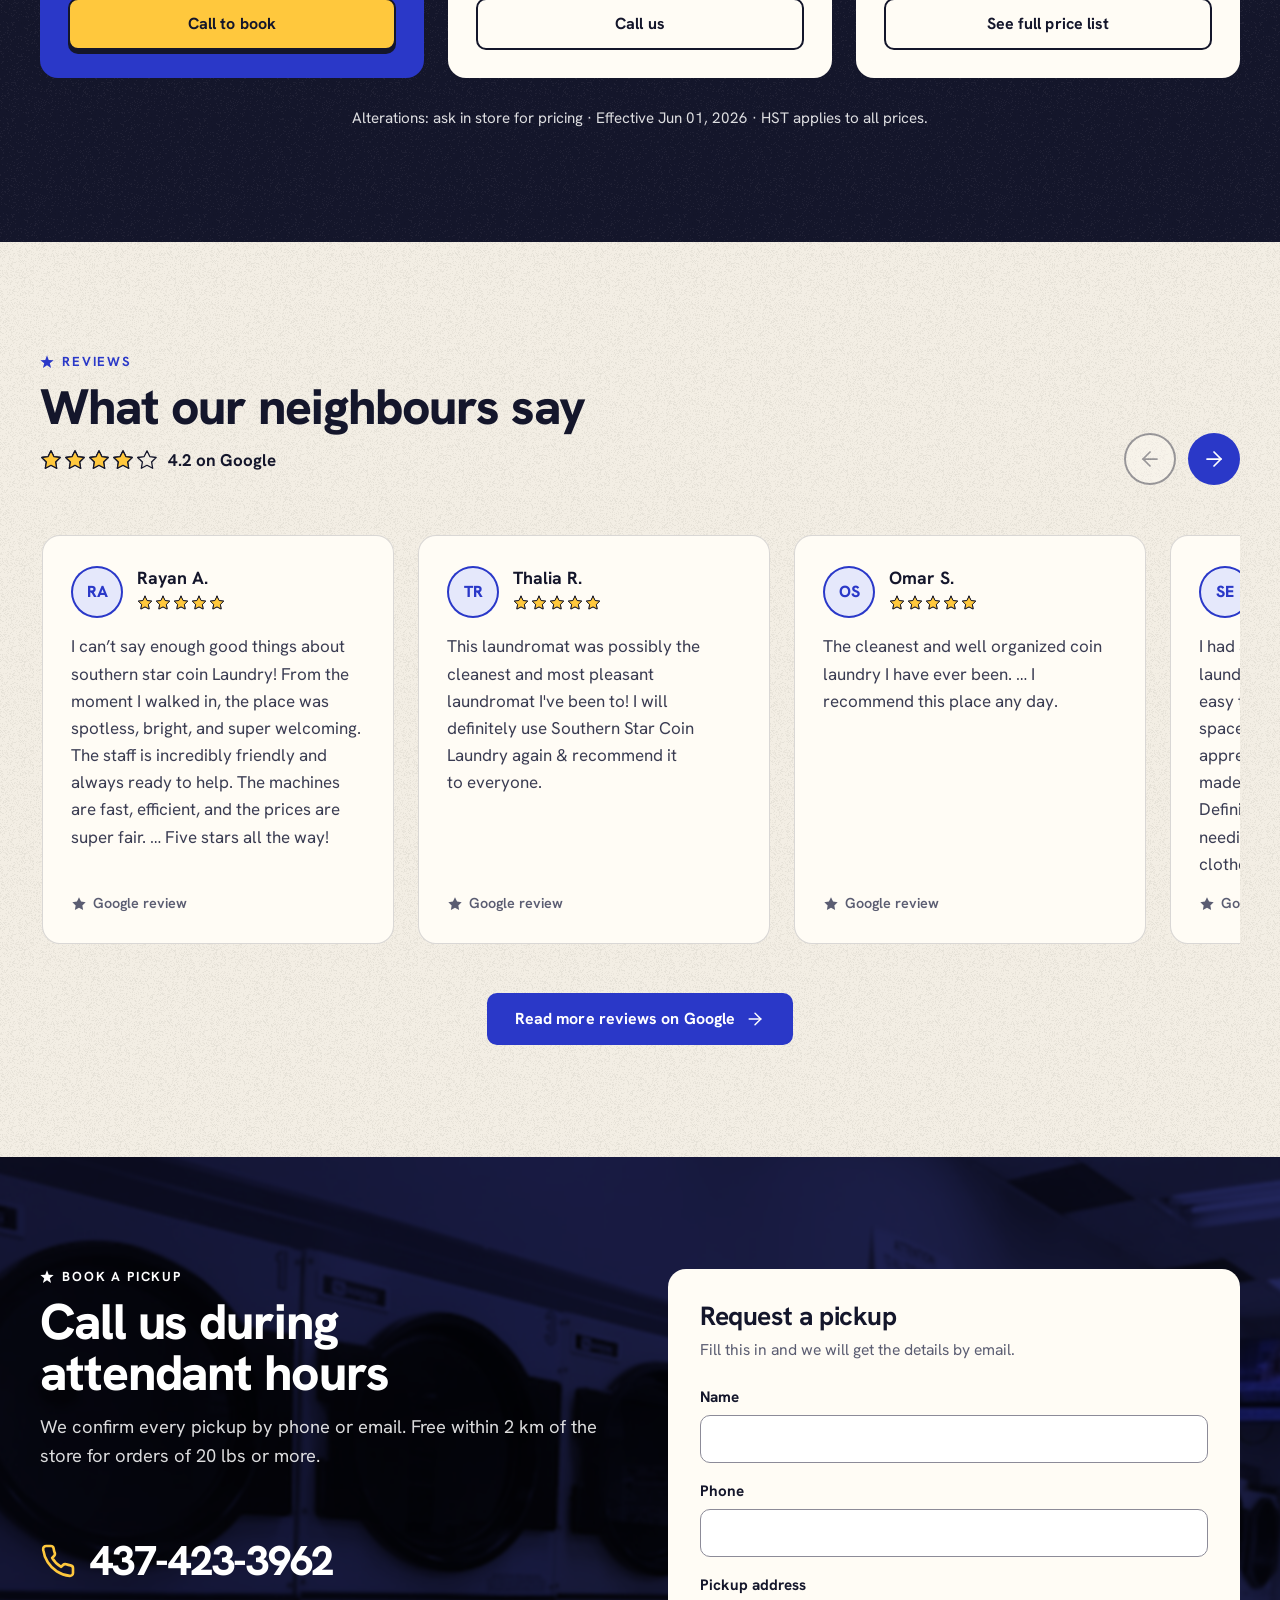
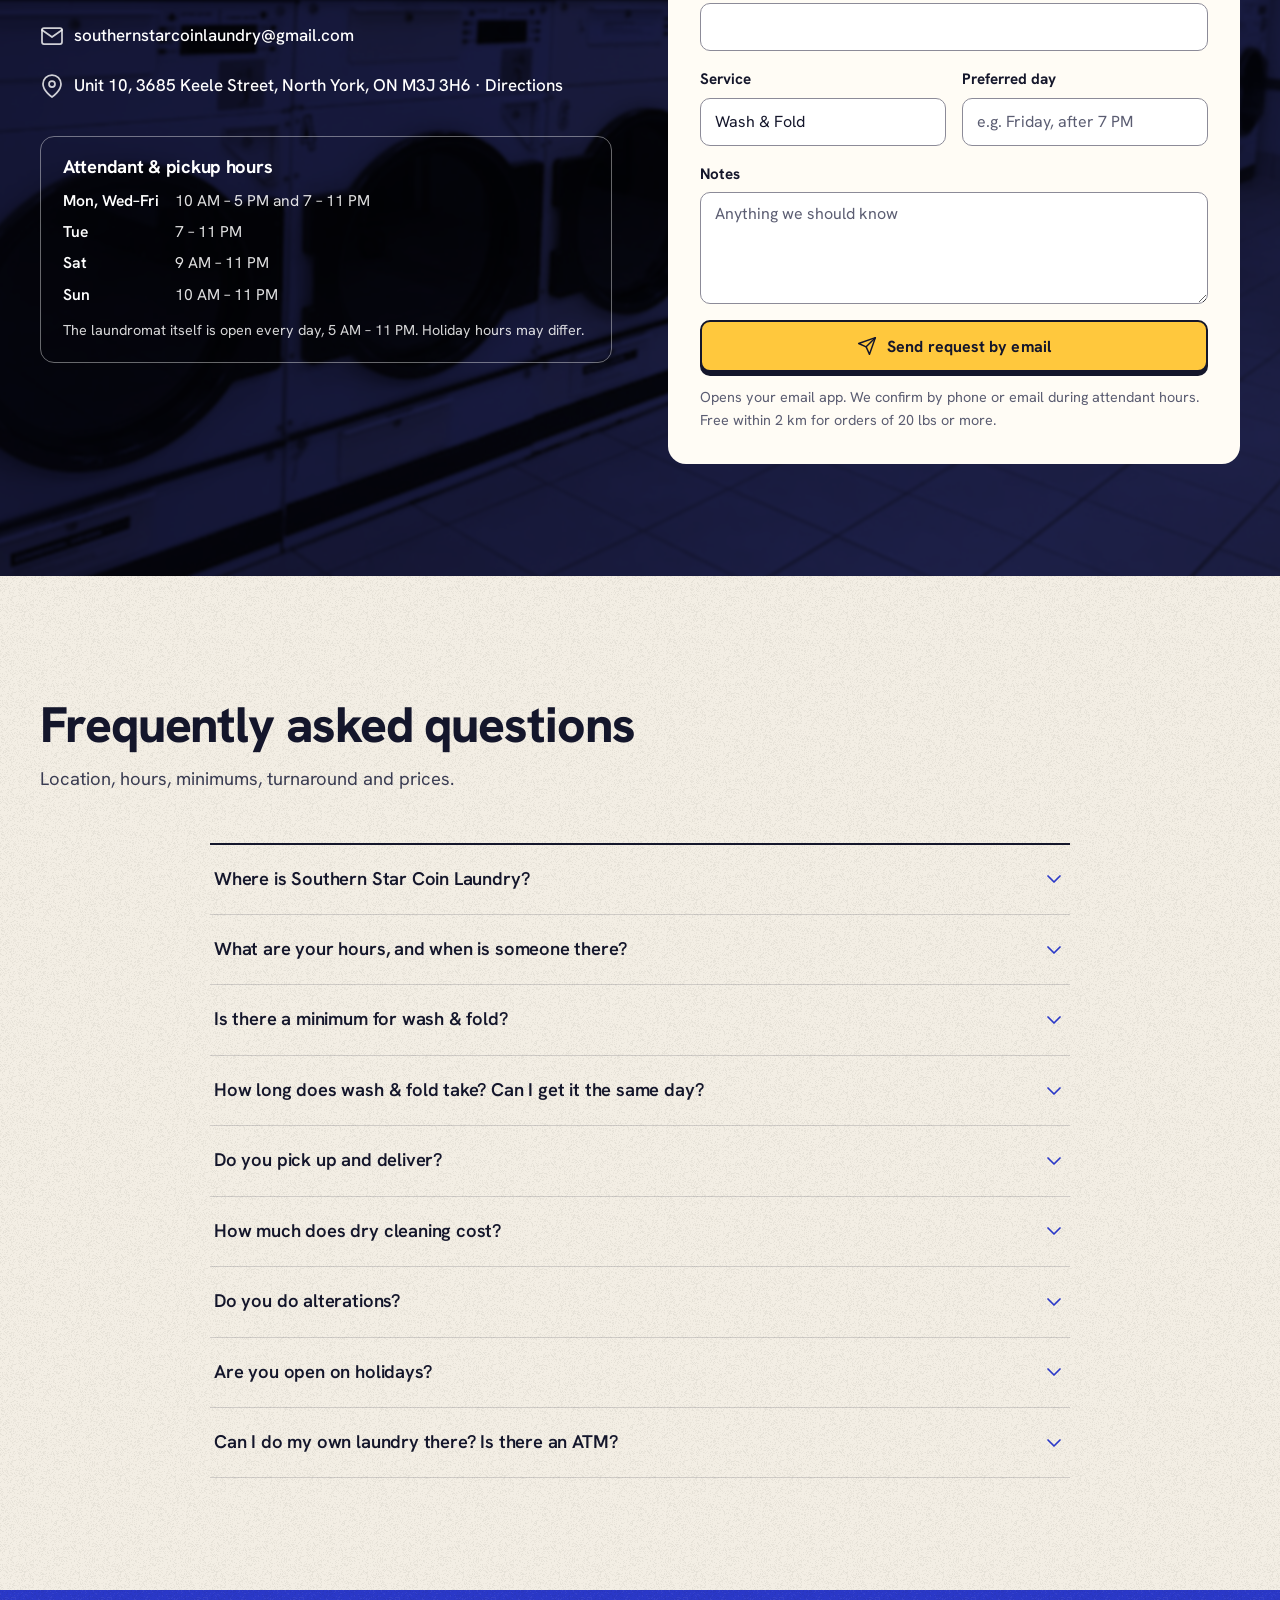
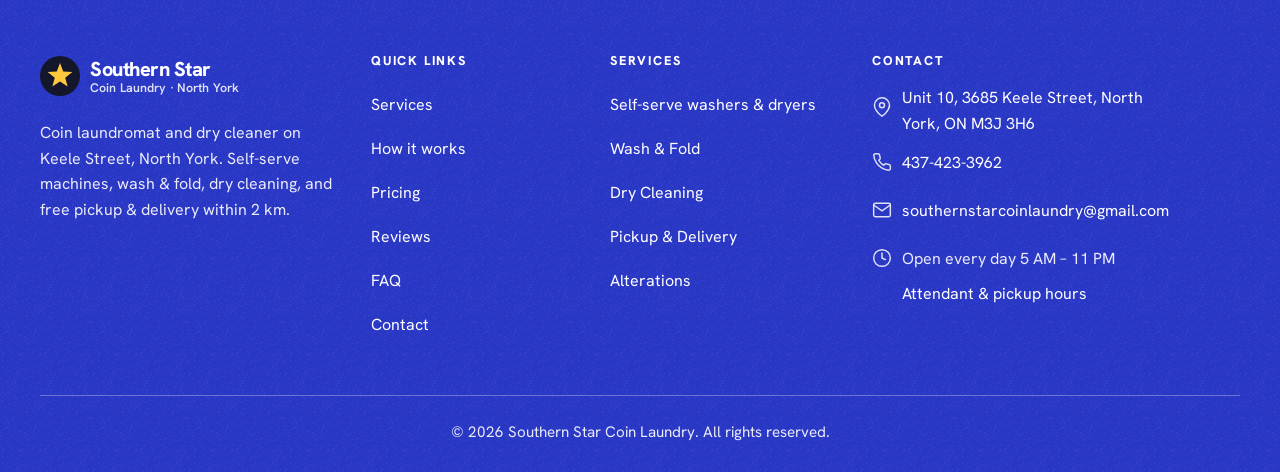
==== commit af4ebbb6: "Switch the redesign to design B with design A's zoomed-out hero video The site owner chose design B " ====
--- a/about.html
+++ b/about.html
@@ -8,15 +8,15 @@
   <meta name="description" content="Southern Star Coin Laundry is your neighbourhood laundromat at Unit 10, 3685 Keele St, North York: wash &amp; fold, dry cleaning, pickup &amp; delivery.">
   <meta name="robots" content="noindex, follow">
   <link rel="canonical" href="https://sscoinlaundry.vercel.app/">
-  <meta name="theme-color" content="#F7F3EB">
-  <link rel="icon" href="data:image/svg+xml,%3Csvg xmlns='http://www.w3.org/2000/svg' viewBox='0 0 40 40'%3E%3Ccircle cx='20' cy='20' r='20' fill='%232330B0'/%3E%3Cpolygon fill='%23F4CF5D' points='20,7 23.23,15.55 32.36,15.98 25.23,21.7 27.64,30.52 20,25.5 12.36,30.52 14.77,21.7 7.64,15.98 16.77,15.55'/%3E%3C/svg%3E">
+  <meta name="theme-color" content="#F3EEE4">
+  <link rel="icon" href="data:image/svg+xml,%3Csvg xmlns='http://www.w3.org/2000/svg' viewBox='0 0 40 40'%3E%3Ccircle cx='20' cy='20' r='20' fill='%232A38C8'/%3E%3Cpolygon fill='%23FFC83D' points='20,7 23.23,15.55 32.36,15.98 25.23,21.7 27.64,30.52 20,25.5 12.36,30.52 14.77,21.7 7.64,15.98 16.77,15.55'/%3E%3C/svg%3E">
   <link rel="stylesheet" href="css/site.css">
 </head>
 <body>
   <main id="main" class="redirect">
     <div>
       <h1>About Southern Star Coin Laundry</h1>
-      <p>This page has moved to the home page. <a class="btn btn--ink btn--sm" href="index.html#about">Continue to About us</a></p>
+      <p>This page has moved to the home page. <a class="btn btn--blue btn--sm" href="index.html#about">Continue to About us</a></p>
     </div>
   </main>
 </body>
--- a/css/site.css
+++ b/css/site.css
@@ -2,16 +2,7 @@
    Southern Star Coin Laundry — site.css
    One stylesheet for every page. No framework, no icon font.
 
-   Look: "Warm paper & ink", cobalt version (Oct 2026). A warm paper page with
-   blue-black night ink, laundry-bluing cobalt for the dark blocks (hero, dark
-   bands, footer), ONE persimmon action colour for every Call button, and
-   butter yellow as the only supporting tint. Hairlines and printed rules instead of soft shadows,
-   4–6px corners instead of pills, a faint baked paper grain on section
-   backgrounds. Laundry motifs instead of template cards: claim tickets with
-   notches, a butter hang tag, a porthole hero window and a porthole logo.
-
    Table of contents
-     0. Fonts
      1. Tokens
      2. Base and reset
      3. Typography
@@ -19,96 +10,64 @@
      5. Icons and buttons
      6. Header and navigation
      7. Hero
-     8. Why us (ruled columns)
+     8. Why us (feature cards)
      9. Stats band
     10. Services
     11. About / How it works
-    12. Pricing band (claim tickets)
+    12. Pricing band (glass cards)
     13. Reviews
     14. Book a pickup (contact block + form)
     15. FAQ
     16. Footer
-    17. Secondary pages: page hero, tabs, price list, cards, map, CTA band
+    17. Secondary pages: page hero, tabs, price list, hours table, map, CTA band
     18. Utilities
-    19. Press feedback, hover (fine pointers only) and reduced motion
+    19. Hover (fine pointers only) and reduced motion
     20. Pricing page (pricing.html)
     21. Contact page (contact.html)
-   ========================================================================== */
-
-
-/* 0. Fonts
-   Self-hosted latin subsets from @fontsource-variable 5.3.0 (SIL OFL 1.1; the
-   licences are in /fonts). Both are variable fonts, one file each.
-   ========================================================================== */
-@font-face {
-  font-family: "Besley";
-  src: url("../fonts/besley-latin-wght-normal.woff2") format("woff2");
-  font-weight: 400 900;
-  font-style: normal;
-  font-display: swap;
-  unicode-range: U+0000-00FF, U+0131, U+0152-0153, U+02BB-02BC, U+02C6, U+02DA, U+02DC, U+0304, U+0308, U+0329, U+2000-206F, U+20AC, U+2122, U+2191, U+2193, U+2212, U+2215, U+FEFF, U+FFFD;
-}
-@font-face {
-  font-family: "Schibsted Grotesk";
-  src: url("../fonts/schibsted-grotesk-latin-wght-normal.woff2") format("woff2");
-  font-weight: 400 900;
-  font-style: normal;
-  font-display: swap;
-  unicode-range: U+0000-00FF, U+0131, U+0152-0153, U+02BB-02BC, U+02C6, U+02DA, U+02DC, U+0304, U+0308, U+0329, U+2000-206F, U+20AC, U+2122, U+2191, U+2193, U+2212, U+2215, U+FEFF, U+FFFD;
-}
+    22. Direction B, "fresh linen & colour-block": the look (tokens, fonts,
+        colours, surfaces). It overrides the older colour values above.
+   ========================================================================== */
 
 
 /* 1. Tokens
-   Contrast ratios are WCAG 2.x, measured by script (on the grained averages
-   where grain applies). Persimmon is never used as text: it is 2.8:1 on paper,
-   so on light backgrounds every filled persimmon button keeps its 2px ink
-   border (WCAG 1.4.11).
    ========================================================================== */
 :root {
-  /* Surfaces */
-  --paper: #F7F3EB;         /* page base, cards, header (Pantone 2026 Cloud Dancer, a touch warmer) */
-  --paper-hi: #FCFAF5;      /* form fields */
-  --manila: #EEE6D8;        /* alternate sections, price boxes, note boxes */
-  --butter: #F4CF5D;        /* the one supporting tint: stats band, featured ticket, hang tag, rating stars */
-  --butter-tint: #FAEBBE;   /* special price row */
-  --press: #E6DCCB;         /* pressed / hover tint on light (ink 13.1:1) */
-  --cobalt: #2330B0;        /* laundry-bluing cobalt: hero, dark bands, header logo. Paper text 9.0:1, butter 6.6:1, persimmon 3.2:1 */
-  --cobalt-deep: #1E2899;   /* footer, the darker bookend: paper text 10.4:1, butter 7.7:1 */
-
-  /* Ink and text (cool blue-black, to sit with the cobalt) */
-  --ink: #14162B;           /* headings, borders, icons, offsets: 16.1:1 on paper, 14.4:1 on manila, 11.8:1 on butter */
-  --ink-soft: #2E3152;      /* ink hover */
-  --text: #3A3C52;          /* body: 9.7:1 on paper, 8.7:1 on manila, 7.2:1 on butter */
-  --muted: #55576C;         /* secondary: 6.4:1 on paper, 5.7:1 on manila, 4.7:1 on butter */
-  --on-cobalt: #F7F3EB;     /* paper text on cobalt: 9.0:1 (10.4:1 on the footer) */
-  --on-cobalt-muted: rgba(247, 243, 235, .82);   /* leads on cobalt: 6.5:1 */
-  --star-empty: #CDBFAB;    /* empty part of a rating star */
-
-  /* Action */
-  --action: #FF5C34;        /* persimmon (Pinterest Palette 2026): the ONLY filled button colour; ink label 5.8:1, 3.2:1 vs cobalt */
-  --action-hover: #FF7552;  /* ink label 6.7:1 */
-
-  /* Lines */
-  --line: #D3CDC5;          /* decorative hairline (header, menu dividers) */
-  --line-strong: #827F8C;   /* UI boundaries: cards, inputs, tabs, FAQ rules (3.5:1 on paper, 3.2:1 on manila) */
-
-  /* Shape */
-  --radius: 6px;
-  --radius-sm: 4px;
-  --hard: 3px 3px 0 var(--ink);   /* the only shadow style: zero blur, CTA and hours card only */
-  --star: polygon(50% 0, 63% 36%, 100% 38%, 71% 62.5%, 81% 100%, 50% 79%, 19% 100%, 29% 62.5%, 0 38%, 37% 36%);
-  --grain: url("../img/grain.webp");   /* 96px baked paper grain, 2.7 KB: section backgrounds only */
-
-  /* Type */
-  --font: "Schibsted Grotesk", system-ui, -apple-system, "Segoe UI", Roboto, sans-serif;
-  --font-serif: "Besley", Georgia, "Times New Roman", serif;
-
-  /* Layout */
+  /* "Fresh & clean": deep teal for trust, aqua for highlights, warm coral for the
+     Call buttons. --blue keeps its name but is the deep teal. Contrast ratios are
+     WCAG 2.x, measured by script. */
+  --blue: #0E7C86;          /* deep teal: links, eyebrows, icons, secondary buttons (white text 4.95:1) */
+  --blue-dark: #0A5F67;     /* teal hover / pressed (white text 7.4:1) */
+  --blue-soft: #EDF7F8;     /* teal tint: light button hover, note boxes (teal text 4.5:1) */
+  --aqua: #6FD9CF;          /* highlights on dark only: eyebrows, stat numbers, check icons (4.6:1+ on every dark surface) */
+  --aqua-deep: #0B7268;     /* aqua-family icons on light tints */
+  --cta: #FF6B4A;           /* warm coral: the Call buttons, with --ink text (6.0:1) */
+  --cta-hover: #FF8466;     /* lighter on hover so the dark label gains contrast (7.0:1) */
+  --cta-deep: #C23E1F;      /* coral-family icons on light tints */
+  --navy: #0B2A3A;          /* deep sea navy: footer, dark band base */
+  --navy-deep: #082230;     /* photo overlays */
+  --navy-mid: #0D4654;
+  --teal-end: #0C545E;      /* lightest stop of the dark bands: aqua 5.1:1, amber 4.8:1 */
+  --ink: #0F1F2A;           /* headings */
+  --text: #35505C;          /* body: 8.0:1 on --bg */
+  --muted: #557481;         /* secondary text: 4.7:1 on --bg, 5.0:1 on white */
+  --bg: #F3F9F9;
+  --card: #FFFFFF;
+  --line: #DCE9EB;
+  --amber: #F7B733;         /* only the "Most popular" badge, the pricing eyebrow and rating stars */
+  --amber-dark: #D9980E;
+  --radius: 20px;
+  --radius-sm: 12px;
+  --pill: 999px;
+  --shadow: 0 10px 30px rgba(11, 42, 58, .08);
+  --shadow-lg: 0 24px 60px rgba(11, 42, 58, .18);
+  --font: "Outfit", system-ui, -apple-system, "Segoe UI", Roboto, sans-serif;
+  --font-serif: "DM Serif Display", Georgia, "Times New Roman", serif;
   --header-h: 72px;
   --container: 1200px;
   --gutter: 24px;
   --section-pad: clamp(64px, 9vw, 112px);
   --ease: cubic-bezier(.2, .7, .2, 1);
+  --dark-gradient: linear-gradient(135deg, var(--navy) 0%, var(--navy-mid) 55%, var(--teal-end) 100%);
 }
 
 @media (max-width: 39.999em) {
@@ -136,7 +95,7 @@
   font-size: 1.05rem;
   line-height: 1.6;
   color: var(--text);
-  background: var(--paper);
+  background: var(--card);
   -webkit-font-smoothing: antialiased;
   /* break-word (not anywhere) so flex and grid items never shrink to one letter;
      the long email address opts back in to "anywhere" (section 18) */
@@ -145,61 +104,48 @@
 
 img, svg, iframe { display: block; max-width: 100%; }
 
-/* Links are ink with a persimmon underline (the underline is decoration only) */
-a {
-  color: var(--ink);
-  text-decoration-color: var(--action);
-  text-decoration-thickness: 2px;
-  text-underline-offset: 3px;
-}
+a { color: var(--blue); }
 a, button, [role="button"], summary { touch-action: manipulation; }
 /* Phone numbers in running text never split at the hyphens */
 a[href^="tel:"]:not(.btn):not(.book__phone) { white-space: nowrap; }
 
 button, input, select, textarea { font: inherit; color: inherit; }
 
-::selection { background: var(--butter); color: var(--ink); }
-
 /* Anchor offset for the sticky header lives on html (scroll-padding-top) only;
    adding scroll-margin on targets as well doubled it */
 
-:focus-visible { outline: 3px solid var(--ink); outline-offset: 3px; }
+:focus-visible { outline: 3px solid var(--blue); outline-offset: 3px; }
 :focus:not(:focus-visible) { outline: none; }
 .hero :focus-visible,
 .section--dark :focus-visible,
-.site-footer :focus-visible { outline-color: var(--on-cobalt); }
-/* ...except on the paper form card inside a dark band, where a paper ring vanishes */
-.section--dark .form-card :focus-visible { outline-color: var(--ink); }
+.site-footer :focus-visible { outline-color: #fff; }
 
 
 /* 3. Typography
-   Besley (a Clarendon revival: shop fronts and printed tickets) for headings,
-   prices and figures; Schibsted Grotesk for everything else.
-   ========================================================================== */
-h1, h2, h3, h4 { margin: 0; font-family: var(--font-serif); color: var(--ink); line-height: 1.15; letter-spacing: -.012em; }
-h1 { font-size: clamp(2.4rem, 5.2vw, 4.1rem); font-weight: 700; line-height: 1.05; letter-spacing: -.015em; }
-h2 { font-size: clamp(1.9rem, 3.2vw, 2.6rem); font-weight: 650; line-height: 1.1; }
-h3 { font-size: 1.25rem; font-weight: 600; letter-spacing: -.005em; }
+   ========================================================================== */
+h1, h2, h3, h4 { margin: 0; color: var(--ink); line-height: 1.15; letter-spacing: -.02em; }
+h1 { font-size: clamp(2.4rem, 5.5vw, 4.25rem); font-weight: 700; line-height: 1.05; }
+h2 { font-size: clamp(1.9rem, 3.2vw, 2.6rem); font-weight: 700; }
+h3 { font-size: 1.25rem; font-weight: 600; letter-spacing: -.01em; }
 p { margin: 0 0 1em; }
 h1, h2, h3 { text-wrap: balance; }
 p, li, dd { text-wrap: pretty; }   /* avoids one-word last lines where supported */
 
-/* Eyebrow: a small printed label led by the brand star. Only where it adds
-   something the heading does not say (About us, Book a pickup, page heroes). */
 .eyebrow {
   display: flex;
   align-items: center;
-  gap: 8px;
+  gap: 14px;
   margin: 0;
-  font-weight: 700;
-  font-size: .8rem;
-  line-height: 1.3;
-  letter-spacing: .14em;
-  text-transform: uppercase;
-  color: var(--ink);
-}
-.eyebrow::before { content: ""; width: 11px; height: 11px; flex: none; background: currentColor; clip-path: var(--star); }
-.section--dark .eyebrow { color: var(--butter); }   /* 6.6:1 on cobalt */
+  font-family: var(--font-serif);
+  font-weight: 400;
+  font-size: 1.35rem;
+  line-height: 1.2;
+  color: var(--blue);
+}
+.eyebrow::after { content: ""; width: 40px; height: 2px; background: currentColor; border-radius: 2px; }
+.eyebrow--amber { color: var(--amber); }
+.eyebrow--white { color: #fff; }
+.eyebrow--aqua { color: var(--aqua); }   /* on dark bands only */
 
 
 /* 4. Layout
@@ -217,20 +163,20 @@
   padding-right: max(var(--gutter), env(safe-area-inset-right, 0px));
 }
 
-/* Three section grounds, each with the faint grain; cards on them stay clean */
 .section { padding: var(--section-pad) 0; }
-.section--paper { background: var(--grain) repeat, var(--paper); }
-.section--manila { background: var(--grain) repeat, var(--manila); }
-.section--dark { background: var(--grain) repeat, var(--cobalt); color: var(--on-cobalt); }
-.section--dark h2, .section--dark h3 { color: var(--on-cobalt); }
+.section--light { background: var(--bg); }
+.section--white { background: var(--card); }
+.section--dark { background: var(--dark-gradient); color: #fff; }
+.section--dark h2, .section--dark h3 { color: #fff; }
 
 .section__head { max-width: 760px; margin-bottom: 44px; }
-.section__title { margin: 0 0 12px; }
-.eyebrow + .section__title { margin-top: 12px; }
+.section__title { margin: 10px 0 12px; }
 .section__lead { font-size: 1.15rem; margin: 0; color: var(--text); }
-.section--dark .section__lead { color: var(--on-cobalt-muted); }
+.section--dark .section__lead { color: rgba(255, 255, 255, .82); }
 .section__head--center { margin-left: auto; margin-right: auto; text-align: center; }
 .section__head--center .eyebrow { justify-content: center; }
+/* Centred eyebrows get a line on both sides so the word sits on the centre line */
+.section__head--center .eyebrow::before { content: ""; width: 40px; height: 2px; background: currentColor; border-radius: 2px; }
 
 
 /* 5. Icons and buttons
@@ -246,6 +192,8 @@
   stroke-linejoin: round;
 }
 .icon--fill { fill: currentColor; stroke: none; }
+.icon--sm { width: 20px; height: 20px; }
+.icon--xl { width: 84px; height: 84px; stroke-width: 1.4; }
 
 .btn {
   display: inline-flex;
@@ -255,53 +203,47 @@
   min-height: 52px;
   padding: 0 26px;
   border: 2px solid transparent;
-  border-radius: var(--radius);
-  font-weight: 700;
+  border-radius: var(--pill);
+  font-weight: 600;
   font-size: 1rem;
   line-height: 1.2;
-  letter-spacing: .005em;
   text-decoration: none;
   text-align: center;
   cursor: pointer;
   user-select: none;
   -webkit-user-select: none;
   -webkit-touch-callout: none;
-  transition: transform .12s var(--ease), background-color .15s, color .15s, border-color .15s, box-shadow .12s var(--ease);
-}
-.btn:active { transform: translate(1px, 1px); }
+  transition: transform .12s var(--ease), background-color .15s, color .15s, border-color .15s, box-shadow .15s;
+}
+.btn:active { transform: scale(.97); }
 .btn .icon { width: 20px; height: 20px; }
 
-/* The one action colour: flat persimmon, ink border, hard ink offset. It presses
-   into its shadow. Never remove the border: it carries the 3:1 edge on paper
-   and butter. On cobalt the persimmon itself is 3.2:1. */
-.btn--cta { background: var(--action); color: var(--ink); border-color: var(--ink); box-shadow: var(--hard); }
-.btn--cta:active { transform: translate(3px, 3px); box-shadow: 0 0 0 var(--ink); }
-/* Secondary: a 2px ink outline (never a second fill colour) */
-.btn--ink { background: transparent; color: var(--ink); border-color: var(--ink); }
-/* Secondary on cobalt: a paper outline */
-.btn--outline { background: transparent; color: var(--on-cobalt); border-color: rgba(247, 243, 235, .6); }
+.btn--cta { background: var(--cta); color: var(--ink); box-shadow: 0 8px 22px rgba(255, 107, 74, .32); }
+.btn--blue { background: var(--blue); color: #fff; }
+.btn--light { background: #fff; color: var(--blue); }
+.btn--outline { background: transparent; color: #fff; border-color: rgba(255, 255, 255, .55); }
+.btn--outline-blue { background: transparent; color: var(--blue); border-color: var(--blue); }
 .btn--block { width: 100%; }
 .btn--sm { min-height: 44px; padding: 0 18px; font-size: .95rem; }
 
-/* Square arrow buttons (reviews prev/next) */
-.arrow-btn {
-  width: 52px;
-  height: 52px;
-  border: 2px solid var(--ink);
-  border-radius: var(--radius);
+/* Circle buttons (reviews prev/next) */
+.circle-btn {
+  width: 56px;
+  height: 56px;
+  border: 0;
+  border-radius: 50%;
   display: inline-flex;
   align-items: center;
   justify-content: center;
-  background: transparent;
-  color: var(--ink);
   cursor: pointer;
   user-select: none;
   -webkit-user-select: none;
-  transition: transform .12s var(--ease), background-color .15s, border-color .15s, opacity .15s;
-}
-.arrow-btn:active { transform: translate(1px, 1px); }
-.arrow-btn:disabled { opacity: .4; cursor: default; }
-.arrow-btn--solid { background: var(--ink); color: var(--paper); }
+  transition: transform .12s var(--ease), background-color .15s, opacity .15s;
+}
+.circle-btn:active { transform: scale(.94); }
+.circle-btn:disabled { opacity: .4; cursor: default; }
+.circle-btn--light { background: #fff; color: var(--ink); box-shadow: var(--shadow); }
+.circle-btn--blue { background: var(--blue); color: #fff; box-shadow: 0 10px 24px rgba(14, 124, 134, .3); }
 
 /* Text link with arrow */
 .link-arrow {
@@ -309,12 +251,9 @@
   align-items: center;
   gap: 6px;
   min-height: 44px;
-  font-weight: 700;
-  color: var(--ink);
-  text-decoration: underline;
-  text-decoration-color: var(--action);
-  text-decoration-thickness: 2px;
-  text-underline-offset: 4px;
+  font-weight: 600;
+  color: var(--blue);
+  text-decoration: none;
 }
 .link-arrow .icon { width: 18px; height: 18px; }
 
@@ -328,9 +267,9 @@
   z-index: 100;
   padding: 12px 18px;
   border-radius: var(--radius-sm);
-  background: var(--ink);
-  color: var(--paper);
-  font-weight: 700;
+  background: var(--navy);
+  color: #fff;
+  font-weight: 600;
   text-decoration: none;
 }
 .skip-link:focus { top: 12px; }
@@ -339,11 +278,11 @@
   position: sticky;
   top: 0;
   z-index: 50;
-  background: var(--paper);
-  border-bottom: 1px solid var(--line);
-  transition: border-color .2s;
-}
-.site-header.is-scrolled { border-color: var(--ink); }
+  background: #fff;
+  border-bottom: 1px solid transparent;
+  transition: box-shadow .2s var(--ease), border-color .2s;
+}
+.site-header.is-scrolled { box-shadow: 0 6px 24px rgba(11, 42, 58, .08); border-color: var(--line); }
 
 .nav { position: relative; display: flex; align-items: center; gap: 16px; min-height: var(--header-h); }
 
@@ -357,12 +296,11 @@
   color: var(--ink);
   text-decoration: none;
 }
-/* Porthole logo: ink disc, butter star (colours are also on the SVG itself) */
 .brand__mark { width: 40px; height: 40px; flex: none; }
 .brand__text { display: flex; flex-direction: column; min-width: 0; line-height: 1.1; }
-/* The shop name is never cut off: it wraps on the narrowest screens instead */
-.brand__name { font-family: var(--font-serif); font-weight: 700; font-size: 1.28rem; letter-spacing: -.01em; white-space: nowrap; }
-.brand__tag { margin-top: 2px; font-size: .78rem; font-weight: 600; letter-spacing: .02em; color: var(--muted); white-space: nowrap; overflow: hidden; text-overflow: ellipsis; }
+.brand__name, .brand__tag { white-space: nowrap; overflow: hidden; text-overflow: ellipsis; }
+.brand__name { font-weight: 700; font-size: 1.2rem; letter-spacing: -.01em; }
+.brand__tag { font-size: .78rem; font-weight: 500; color: var(--muted); margin-top: 2px; }
 
 .nav__links ul { list-style: none; margin: 0; padding: 0; display: flex; gap: 2px; }
 .nav__links a {
@@ -370,15 +308,14 @@
   align-items: center;
   min-height: 44px;
   padding: 0 14px;
-  border-radius: var(--radius-sm);
-  color: var(--ink);
-  font-weight: 600;
+  border-radius: var(--pill);
+  color: var(--text);
+  font-weight: 500;
   text-decoration: none;
   white-space: nowrap;
   transition: background-color .15s, color .15s;
 }
-.nav__links a[aria-current="page"] { text-decoration: underline; text-decoration-color: var(--action); text-decoration-thickness: 2px; text-underline-offset: 6px; }
-.nav__links a:active { background: var(--press); }
+.nav__links a:active { background: var(--bg); }
 
 .nav__actions { display: flex; align-items: center; gap: 8px; flex: none; }
 
@@ -391,9 +328,9 @@
   width: 44px;
   height: 44px;
   padding: 0;
-  border: 2px solid var(--ink);
+  border: 0;
   border-radius: var(--radius-sm);
-  background: transparent;
+  background: var(--bg);
   color: var(--ink);
   cursor: pointer;
   align-items: center;
@@ -401,7 +338,7 @@
   user-select: none;
   -webkit-user-select: none;
 }
-.nav__toggle:active { transform: translate(1px, 1px); background: var(--press); }
+.nav__toggle:active { transform: scale(.94); }
 .nav__toggle .icon--close { display: none; }
 .site-header.is-open .nav__toggle .icon--menu { display: none; }
 .site-header.is-open .nav__toggle .icon--close { display: block; }
@@ -420,19 +357,18 @@
   .btn--call { padding: 0 16px; min-height: 44px; }
   .nav { gap: 12px; }
 
-  /* Phone menu: a printed paper panel with serif links and hairline rules */
   .nav__links {
     display: none;
     position: absolute;
     top: 100%;
     left: 0;
     right: 0;
-    padding: 4px var(--gutter) 12px;
+    padding: 8px var(--gutter) 16px;
     padding-left: max(var(--gutter), env(safe-area-inset-left, 0px));
     padding-right: max(var(--gutter), env(safe-area-inset-right, 0px));
-    background: var(--paper);
-    border-top: 1px solid var(--ink);
-    border-bottom: 2px solid var(--ink);
+    background: #fff;
+    border-top: 1px solid var(--line);
+    box-shadow: 0 24px 40px rgba(11, 42, 58, .14);
     /* The panel scrolls on its own when it is taller than the screen (phones in landscape) */
     max-height: calc(100vh - var(--header-h));
     max-height: calc(100dvh - var(--header-h));
@@ -441,17 +377,15 @@
     -webkit-overflow-scrolling: touch;
   }
   .site-header.is-open .nav__links { display: block; }
-  .nav__links ul { flex-direction: column; gap: 0; }
-  .nav__links li + li { border-top: 1px solid var(--line); }
-  .nav__links a { min-height: 52px; padding: 0 4px; font-family: var(--font-serif); font-size: 1.2rem; border-radius: 0; }
+  .nav__links ul { flex-direction: column; gap: 2px; }
+  .nav__links a { min-height: 48px; padding: 0 12px; font-size: 1.1rem; border-radius: var(--radius-sm); }
 
   /* No JavaScript (or site.js failed to load): a short, non-sticky header with the
      links in wrapping rows, so the menu is reachable and never covers the page */
   html:not(.js) .site-header { position: static; }
-  html:not(.js) .nav__links { display: block; position: static; border: 0; padding: 0 0 10px; width: 100%; max-height: none; overflow: visible; }
+  html:not(.js) .nav__links { display: block; position: static; box-shadow: none; border: 0; padding: 0 0 10px; width: 100%; max-height: none; overflow: visible; }
   html:not(.js) .nav__links ul { flex-direction: row; flex-wrap: wrap; gap: 0 4px; }
-  html:not(.js) .nav__links li + li { border: 0; }
-  html:not(.js) .nav__links a { min-height: 44px; padding: 0 10px; font-family: var(--font); font-size: 1rem; }
+  html:not(.js) .nav__links a { min-height: 44px; padding: 0 10px; font-size: 1rem; }
   html:not(.js) .nav { flex-wrap: wrap; }
   html:not(.js) .nav__links { order: 3; }   /* brand and Call on the first row */
   html:not(.js) .nav__toggle { display: none; }
@@ -461,37 +395,26 @@
 }
 
 @media (max-width: 39.999em) {
-  .brand__name { font-size: 1.15rem; }
+  .brand__name { font-size: 1.1rem; }
   .brand__tag { font-size: .75rem; }   /* 12px floor */
 }
-/* Phones: the subline only shows when it fits whole (it is never cut short) */
-@media (max-width: 27.499em) {
-  .site-header .brand__tag { display: none; }
-}
-/* Narrow phones: drop the subline and the Call label so the full name shows */
 @media (max-width: 23.749em) {
+  .brand__mark { width: 36px; height: 36px; }
+  .brand__name { font-size: 1.05rem; }
+  .brand__tag { display: none; }
+  .btn--call { padding: 0 12px; min-width: 44px; }
+  .btn--call__short { position: absolute; width: 1px; height: 1px; overflow: hidden; clip: rect(0 0 0 0); white-space: nowrap; }
+  .btn--call .icon { width: 22px; height: 22px; }
+}
+/* Very narrow screens or large text: the business name wraps, it is never cut off */
+@media (max-width: 18.749em) {
   .nav { gap: 8px; }
   .brand { gap: 8px; }
-  .brand__mark { width: 34px; height: 34px; }
-  .brand__name { font-size: 1.05rem; }
-  .btn--call { padding: 0 10px; min-width: 44px; }
-  .btn--call__short { position: absolute; width: 1px; height: 1px; overflow: hidden; clip: rect(0 0 0 0); white-space: nowrap; }
-  .btn--call .icon { width: 22px; height: 22px; }
-}
-@media (max-width: 22.5em) {
-  .brand__name { font-size: 1rem; }
-}
-/* Very narrow screens or large text: the business name wraps, it is never cut off */
-@media (max-width: 18.749em) {
   .brand__name { white-space: normal; line-height: 1.05; }
 }
 
 
 /* 7. Hero
-   Phones and tablets: the washer photo / video full-bleed, printed in cobalt
-   (multiply). Desktop (62em+): flat cobalt behind the text and the washer shown
-   untinted in a round "porthole" window, with the price hang tag and the
-   address ticket pinned to its rim.
    ========================================================================== */
 .hero {
   position: relative;
@@ -502,18 +425,19 @@
   min-height: 90vh;
   min-height: 90svh;
   padding: clamp(48px, 6vw, 80px) 0;
-  background: var(--grain) repeat, var(--cobalt);
-  color: var(--on-cobalt);
+  background: var(--navy-deep);
+  color: #fff;
 }
 /* Layers, back to front: still photo (the LCP image and the fallback), the
-   looping video once js/site.js starts it, then the overlay or door seal. */
+   looping video once js/site.js starts it, then the colour overlay that keeps
+   the white text readable. */
 .hero__bg {
   position: absolute;
   inset: 0;
   z-index: -1;
-  background-color: var(--cobalt);
-  background-image: url("../img/hero-washer-960.jpg");
-  background-image: image-set(url("../img/hero-washer-960.webp") type("image/webp"), url("../img/hero-washer-960.jpg") type("image/jpeg"));
+  background-color: var(--navy-deep);
+  background-image: url("../img/hero-washer-1920.jpg");
+  background-image: image-set(url("../img/hero-washer-1920.webp") type("image/webp"), url("../img/hero-washer-1920.jpg") type("image/jpeg"));
   background-position: 70% 50%;
   background-size: cover;
   background-repeat: no-repeat;
@@ -529,17 +453,13 @@
   transition: opacity .8s var(--ease);
 }
 .hero__video.is-playing { opacity: 1; }
-/* The photo printed in cobalt: multiply keeps the washer's shapes while its
-   brightest white can only reach the cobalt itself, so the text keeps the
-   same contrast as on the flat cobalt */
+/* Dark where the text sits (left), lighter over the machine (right) */
 .hero__bg::after {
   content: "";
   position: absolute;
   inset: 0;
-  background: var(--grain) repeat, var(--cobalt);
-  mix-blend-mode: multiply;
-}
-
+  background: linear-gradient(100deg, rgba(8, 34, 48, .94) 0%, rgba(11, 52, 66, .9) 38%, rgba(13, 70, 84, .74) 62%, rgba(12, 84, 94, .42) 100%);
+}
 .hero__pause {
   position: absolute;
   right: max(16px, env(safe-area-inset-right, 0px));
@@ -547,12 +467,12 @@
   z-index: 1;
   width: 44px;
   height: 44px;
-  border: 1px solid rgba(247, 243, 235, .5);
-  border-radius: var(--radius-sm);
+  border: 1px solid rgba(255, 255, 255, .35);
+  border-radius: 50%;
   display: grid;
   place-items: center;
-  background: rgba(20, 22, 43, .6);
-  color: var(--on-cobalt);
+  background: rgba(8, 34, 48, .55);
+  color: #fff;
   cursor: pointer;
   -webkit-user-select: none;
   user-select: none;
@@ -562,128 +482,1083 @@
 .hero__pause .hero__play-icon { display: none; }
 .hero__pause[aria-pressed="true"] .hero__pause-icon { display: none; }
 .hero__pause[aria-pressed="true"] .hero__play-icon { display: block; }
-.hero__pause:active { transform: translate(1px, 1px); }
-
+.hero__pause:active { transform: scale(.94); }
+@media (hover: hover) and (pointer: fine) {
+  .hero__pause:hover { background: rgba(8, 34, 48, .8); }
+}
+/* One column on phones and tablets: the text crosses the whole width, so the
+   overlay is evenly dark, and a portrait crop keeps the machine in frame */
+@media (max-width: 61.999em) {
+  .hero__bg {
+    background-image: url("../img/hero-washer-960.jpg");
+    background-image: image-set(url("../img/hero-washer-960.webp") type("image/webp"), url("../img/hero-washer-960.jpg") type("image/jpeg"));
+  }
+  .hero__bg::after { background: linear-gradient(180deg, rgba(8, 34, 48, .9) 0%, rgba(11, 52, 66, .88) 100%); }
+}
 .hero__grid {
   display: grid;
   grid-template-columns: minmax(0, 1.05fr) minmax(0, .95fr);
   gap: 48px;
   align-items: center;
 }
-.hero h1 { margin: 22px 0 20px; color: var(--on-cobalt); max-width: 13ch; }
+.hero h1 { margin: 22px 0 20px; color: #fff; max-width: 12ch; }
 /* Small descriptive line inside the H1 (search phrase), above the display line */
 .hero__kicker {
   display: block;
   margin-bottom: 12px;
-  font-family: var(--font);
   font-size: clamp(1rem, 1.3vw, 1.15rem);
   font-weight: 600;
   line-height: 1.35;
   letter-spacing: .01em;
-  color: var(--butter);
+  color: var(--aqua);
 }
 .hero__lead {
   max-width: 58ch;
   margin: 0 0 24px;
   font-size: clamp(1.05rem, 1.4vw, 1.25rem);
-  color: rgba(247, 243, 235, .9);
-}
-
-/* "Open every day": a square-cornered printed sign with the brand star */
+  color: rgba(255, 255, 255, .88);
+}
+
 .chip {
   display: inline-flex;
   align-items: center;
   gap: 10px;
   min-height: 40px;
-  padding: 6px 14px 6px 12px;
-  border: 1px solid rgba(247, 243, 235, .5);
-  border-radius: var(--radius-sm);
-  font-weight: 700;
-  font-size: .82rem;
-  letter-spacing: .12em;
-  text-transform: uppercase;
-  color: var(--on-cobalt);
-}
-.chip__dot { width: 13px; height: 13px; flex: none; background: var(--butter); clip-path: var(--star); }
+  padding: 6px 16px 6px 12px;
+  border: 1px solid rgba(255, 255, 255, .24);
+  border-radius: var(--pill);
+  background: rgba(255, 255, 255, .12);
+  font-weight: 500;
+  font-size: .95rem;
+  color: #fff;
+}
+.chip__dot { width: 10px; height: 10px; border-radius: 50%; background: var(--aqua); box-shadow: 0 0 0 4px rgba(111, 217, 207, .28); flex: none; }
 
 .checklist { list-style: none; margin: 0; padding: 0; display: grid; gap: 14px; }
 .checklist li { display: flex; gap: 12px; align-items: flex-start; }
-.checklist .icon { width: 26px; height: 26px; color: var(--butter); margin-top: 1px; }
-.checklist strong { display: block; font-weight: 600; color: var(--on-cobalt); }
-.checklist small { display: block; font-size: .95rem; color: rgba(247, 243, 235, .82); }
+.checklist .icon { width: 26px; height: 26px; color: var(--aqua); margin-top: 1px; }
+.checklist strong { display: block; font-weight: 600; color: #fff; }
+.checklist small { display: block; font-size: .95rem; color: rgba(255, 255, 255, .78); }
 
 /* The buttons sit right under the lead so both are on the first screen */
 .hero__actions { display: flex; flex-wrap: wrap; gap: 12px; margin-bottom: 28px; }
-/* On cobalt the offset stays night ink, like on paper */
-.hero .btn--cta, .section--dark .btn--cta { box-shadow: 3px 3px 0 var(--ink); }
-.hero .btn--cta:active, .section--dark .btn--cta:active { box-shadow: 0 0 0 var(--ink); }
-
-/* Pinned paper (desktop only; decorative, aria-hidden) */
+
+/* Floating card composition (desktop only) */
 .hero__visual { position: relative; height: 480px; }
-/* Address claim ticket: semicircle notches cut from both sides */
+.hero__orb {
+  position: absolute;
+  left: 50%;
+  top: 50%;
+  width: 420px;
+  height: 420px;
+  border-radius: 50%;
+  transform: translate(-50%, -50%);
+  background: radial-gradient(circle at 45% 45%, rgba(111, 217, 207, .34), rgba(111, 217, 207, 0) 68%);
+  filter: blur(12px);
+  pointer-events: none;
+}
 .float-card {
   position: absolute;
-  padding: 18px 26px;
-  border-radius: 3px;
-  background: var(--paper);
+  padding: 20px 22px;
+  border-radius: var(--radius);
+  background: #fff;
   color: var(--ink);
-  -webkit-mask: radial-gradient(circle 8px at 0 50%, #0000 97%, #000) left / 51% 100% no-repeat,
-                radial-gradient(circle 8px at 100% 50%, #0000 97%, #000) right / 51% 100% no-repeat;
-          mask: radial-gradient(circle 8px at 0 50%, #0000 97%, #000) left / 51% 100% no-repeat,
-                radial-gradient(circle 8px at 100% 50%, #0000 97%, #000) right / 51% 100% no-repeat;
-}
-.float-card--address { left: 0; bottom: 8px; width: 300px; transform: rotate(1.5deg); }
+  box-shadow: var(--shadow-lg);
+}
+.float-card--rating { top: 28px; right: 24px; width: 250px; }
+/* The three cards are staggered so they never share a horizontal band:
+   rating ~28–140, price badge ~199–284, address ~327–464 (of 480) */
+.float-card--address { left: 0; bottom: 16px; width: 300px; }
+.float-card__big { font-size: 2.6rem; font-weight: 700; line-height: 1; letter-spacing: -.02em; color: var(--ink); margin: 0; }
+.star-glyph { color: var(--amber); }
+.float-card__label { margin: 6px 0 0; font-size: .95rem; color: var(--muted); font-weight: 500; }
 .float-card__row { display: flex; align-items: center; gap: 12px; }
 .float-card__icon {
   width: 44px;
   height: 44px;
   flex: none;
-  border: 1.5px solid var(--ink);
-  border-radius: 50%;
+  border-radius: 12px;
   display: flex;
   align-items: center;
   justify-content: center;
-  color: var(--ink);
-}
-.float-card strong { display: block; font-weight: 700; color: var(--ink); }
-.float-card__label { display: block; margin-top: 2px; font-size: .95rem; color: var(--muted); }
-.float-card .link-arrow { margin-top: 2px; }
-/* $1.80/lb butter hang tag with a punched hole */
+}
+.float-card__icon--star { background: #FFF1CC; color: #B7700A; }   /* rating gold, 3.5:1 */
+.float-card__icon--teal { background: #D6EEF0; color: var(--blue); }
+.float-card strong { display: block; font-weight: 600; color: var(--ink); }
+.float-card .link-arrow { min-height: 44px; margin-top: 2px; }
 .float-badge {
   position: absolute;
   right: 0;
-  top: 18px;
-  padding: 14px 20px 14px 40px;
+  bottom: 196px;
+  display: flex;
+  align-items: center;
+  gap: 14px;
+  padding: 16px 20px;
+  border-radius: 16px;
+  background: var(--blue);
+  color: #fff;
+  box-shadow: 0 20px 50px rgba(8, 34, 48, .45);
+}
+.float-badge__icon { width: 44px; height: 44px; border-radius: 12px; background: rgba(255, 255, 255, .16); display: flex; align-items: center; justify-content: center; flex: none; }
+.float-badge__value { font-size: 1.6rem; font-weight: 700; line-height: 1; letter-spacing: -.02em; }
+.float-badge__label { font-size: .9rem; color: #fff; margin-top: 4px; white-space: nowrap; }
+
+@media (max-width: 61.999em) {
+  .hero__grid { grid-template-columns: minmax(0, 1fr); }
+  .hero__visual { display: none; }
+  .hero h1 { max-width: none; }
+}
+@media (max-width: 29.999em) {
+  .hero__actions .btn { width: 100%; }
+}
+/* Phones in landscape: a compact hero so the buttons are near the first screen */
+@media (max-height: 500px) and (orientation: landscape) {
+  .hero { min-height: 0; padding: 32px 0; }
+  .hero h1 { font-size: clamp(2rem, 5vw, 2.4rem); margin: 14px 0 12px; }
+}
+
+
+/* 8. Why us (feature cards)
+   ========================================================================== */
+.feature-grid { display: grid; grid-template-columns: repeat(4, minmax(0, 1fr)); gap: 24px; }
+
+.feature-card {
+  padding: 32px 24px;
   border-radius: var(--radius);
-  background: var(--butter);
+  background: var(--card);
+  box-shadow: var(--shadow);
+  text-align: center;
+  transition: transform .2s var(--ease), box-shadow .2s var(--ease);
+}
+.feature-card h3 { margin: 0 0 8px; font-size: 1.2rem; }
+.feature-card p { margin: 0; font-size: .98rem; color: var(--muted); }
+.feature-card--left { text-align: left; }
+.feature-card--left .icon-circle { margin-left: 0; }
+
+.icon-circle {
+  width: 64px;
+  height: 64px;
+  margin: 0 auto 18px;
+  border-radius: 50%;
+  display: flex;
+  align-items: center;
+  justify-content: center;
+}
+.icon-circle .icon { width: 28px; height: 28px; }
+.icon-circle--teal { background: #D6EEF0; color: var(--blue); }        /* 4.1:1 */
+.icon-circle--aqua { background: #DFF6F3; color: var(--aqua-deep); }   /* 5.1:1 */
+.icon-circle--coral { background: #FFE4DC; color: var(--cta-deep); }   /* 4.3:1 */
+.icon-circle--sea { background: #E2ECF1; color: var(--navy); }         /* 12.4:1 */
+
+@media (max-width: 61.999em) { .feature-grid { grid-template-columns: repeat(2, minmax(0, 1fr)); } }
+@media (max-width: 39.999em) {
+  .feature-grid { grid-template-columns: minmax(0, 1fr); gap: 16px; }
+  /* Phones: icon beside the text, so four short cards are not four screens */
+  .feature-card { display: grid; grid-template-columns: 56px minmax(0, 1fr); gap: 2px 16px; align-items: start; text-align: left; padding: 20px; }
+  .feature-card .icon-circle { grid-row: span 2; width: 56px; height: 56px; margin: 0; }
+  .feature-card h3 { margin: 4px 0 2px; }
+}
+
+
+/* 9. Stats band
+   ========================================================================== */
+.stats { background: var(--dark-gradient); color: #fff; padding: clamp(48px, 6vw, 80px) 0; }
+.stats__grid { display: grid; grid-template-columns: repeat(4, minmax(0, 1fr)); gap: 32px 24px; }
+/* Every value box is one big-number line tall and its text sits on the bottom,
+   so the labels and notes line up even where the value is set smaller */
+.stat__value {
+  display: flex;
+  align-items: flex-end;
+  min-height: calc(clamp(2rem, 3.4vw, 2.9rem) * 1.05);
+  font-size: clamp(2rem, 3.4vw, 2.9rem);
+  font-weight: 700;
+  line-height: 1.05;
+  letter-spacing: -.02em;
+  color: var(--aqua);
+}
+.stat__value--sm { font-size: clamp(1.7rem, 2.6vw, 2.25rem); }
+.stat__label { margin-top: 8px; font-weight: 600; font-size: 1.1rem; }
+.stat__note { margin: 2px 0 0; font-size: .95rem; color: rgba(255, 255, 255, .76); }
+
+/* Two columns until four fit without squeezing "5 AM – 11 PM" */
+@media (max-width: 61.999em) { .stats__grid { grid-template-columns: repeat(2, minmax(0, 1fr)); } }
+@media (max-width: 29.999em) {
+  .stats__grid { gap: 28px 16px; }
+  .stat__value { font-size: 1.75rem; min-height: calc(1.75rem * 1.05); }
+  .stat__value--sm { font-size: 1.4rem; }
+  .stat__label { font-size: 1rem; }
+}
+/* Large text on a phone: one stat per row */
+@media (max-width: 18.749em) { .stats__grid { grid-template-columns: minmax(0, 1fr); } }
+
+
+/* 10. Services
+   ========================================================================== */
+.services-grid { display: grid; grid-template-columns: repeat(3, minmax(0, 1fr)); gap: 28px; }
+
+.service-card {
+  display: flex;
+  flex-direction: column;
+  overflow: hidden;
+  border: 1px solid var(--line);
+  border-radius: var(--radius);
+  background: var(--card);
+  box-shadow: var(--shadow);
+  transition: transform .2s var(--ease), box-shadow .2s var(--ease);
+}
+.service-card__media {
+  position: relative;
+  height: 200px;
+  display: flex;
+  align-items: center;
+  justify-content: center;
+}
+.service-card__badge {
+  position: absolute;
+  top: 16px;
+  right: 16px;
+  width: 44px;
+  height: 44px;
+  border-radius: 12px;
+  display: flex;
+  align-items: center;
+  justify-content: center;
+  /* White tile in the card's own hue (the media block sets `color`), so each card
+     stays one colour instead of adding a second accent */
+  background: #fff;
+  color: inherit;
+  box-shadow: 0 6px 16px rgba(11, 42, 58, .10);
+}
+/* Photo cards: the picture fills the media area, the badge stays on top */
+.service-card__media--photo { overflow: hidden; }
+.service-card__photo,
+.service-card__photo img {
+  position: absolute;
+  inset: 0;
+  width: 100%;
+  height: 100%;
+}
+.service-card__photo img,
+img.service-card__photo { object-fit: cover; }
+.service-card__media--photo .service-card__badge { z-index: 1; }
+.service-card__body { padding: 24px 24px 28px; display: flex; flex-direction: column; gap: 8px; flex: 1; }
+.service-card h3 { margin: 0; }
+.service-card p { margin: 0; }
+.service-card .link-arrow { margin-top: auto; padding-top: 4px; }
+
+/* Three tints in diagonal order (teal, aqua, coral / aqua, coral, teal) */
+.media--teal { background: linear-gradient(135deg, #E6F5F6 0%, #C9E8EB 100%); color: var(--blue); }
+.media--aqua { background: linear-gradient(135deg, #E6F9F5 0%, #C3EEE5 100%); color: var(--aqua-deep); }
+.media--coral { background: linear-gradient(135deg, #FFF0EA 0%, #FFD3C4 100%); color: var(--cta-deep); }
+
+@media (max-width: 61.999em) { .services-grid { grid-template-columns: repeat(2, minmax(0, 1fr)); } }
+@media (max-width: 39.999em) {
+  .services-grid { grid-template-columns: minmax(0, 1fr); gap: 20px; }
+  .service-card__media { height: 112px; }
+  .service-card__media--photo { height: 190px; }
+  .service-card__media .icon--xl { width: 56px; height: 56px; }
+}
+
+
+/* 11. About / How it works
+   ========================================================================== */
+.how__grid { display: grid; grid-template-columns: minmax(0, 1.05fr) minmax(0, .95fr); gap: 56px; align-items: center; }
+.how__intro { font-size: 1.1rem; margin: 0 0 32px; }
+.how__subtitle { font-size: 1.05rem; font-weight: 600; color: var(--text); text-transform: uppercase; letter-spacing: .08em; margin: 0 0 20px; }
+
+.steps { list-style: none; margin: 0; padding: 0; }
+.step { position: relative; display: grid; grid-template-columns: 56px minmax(0, 1fr); gap: 20px; padding-bottom: 32px; }
+.step:last-child { padding-bottom: 0; }
+.step:not(:last-child)::before {
+  content: "";
+  position: absolute;
+  left: 27px;
+  top: 64px;
+  bottom: 0;
+  border-left: 2px dashed #B9D3D8;
+}
+.step__num {
+  width: 56px;
+  height: 56px;
+  border-radius: 50%;
+  display: flex;
+  align-items: center;
+  justify-content: center;
+  font-weight: 700;
+  font-size: 1.25rem;
+  color: #fff;
+  box-shadow: 0 10px 24px rgba(11, 42, 58, .14);
+}
+.step__num--teal { background: var(--blue); }
+.step__num--aqua { background: var(--aqua); color: var(--ink); }
+.step__num--coral { background: var(--cta); color: var(--ink); }
+.step h3 { margin: 14px 0 6px; }
+.step p { margin: 0; }
+
+.how__visual { position: relative; padding-bottom: 120px; } /* the hours card overlaps only the lower part of the photo */
+/* The gradient shows (with the alt text) if the photo fails to load */
+.how__photo { margin-left: 120px; border-radius: var(--radius); overflow: hidden; box-shadow: var(--shadow); background: linear-gradient(135deg, #E6F5F6, #C9E8EB); color: var(--text); font-size: .9rem; }
+.how__photo picture { display: block; }
+.how__photo img { width: 100%; height: 460px; object-fit: cover; object-position: 50% 8%; }
+
+.hours-card {
+  position: absolute;
+  left: 0;
+  bottom: 0;
+  width: min(360px, 100%);
+  padding: 22px 24px;
+  border-radius: var(--radius);
+  background: #fff;
+  box-shadow: var(--shadow-lg);
+}
+.hours-card h3 { margin: 0 0 4px; font-size: 1.15rem; }
+.hours-card__note { margin: 0 0 12px; font-size: .9rem; color: var(--muted); }
+
+.hours-table { width: 100%; border-collapse: collapse; font-size: .98rem; }
+.hours-table th { width: 3.4em; padding: 8px 0; text-align: left; font-weight: 600; color: var(--ink); }
+.hours-table td { padding: 8px 0; text-align: right; color: var(--text); }
+.hours-table tr + tr { border-top: 1px solid var(--line); }
+.hours-table--lg { font-size: 1.05rem; }
+.hours-table--lg th, .hours-table--lg td { padding: 12px 0; }
+
+@media (max-width: 61.999em) {
+  .how__grid { grid-template-columns: minmax(0, 1fr); gap: 40px; }
+  .how__visual { padding-bottom: 0; }
+  .how__photo { margin-left: 0; }
+  .how__photo img { height: 280px; }
+  .hours-card { position: relative; width: auto; margin: -56px 16px 0; }
+}
+
+
+/* 12. Pricing band (glass cards)
+   ========================================================================== */
+.pricing { position: relative; isolation: isolate; overflow: hidden; }
+.pricing::before {
+  content: "";
+  position: absolute;
+  z-index: -1;
+  right: -10%;
+  top: -20%;
+  width: 60vw;
+  height: 60vw;
+  max-width: 720px;
+  max-height: 720px;
+  border-radius: 50%;
+  background: radial-gradient(circle, rgba(111, 217, 207, .14), rgba(111, 217, 207, 0) 65%);
+  pointer-events: none;
+}
+
+.price-grid { display: grid; grid-template-columns: repeat(3, minmax(0, 1fr)); gap: 24px; padding-top: 16px; align-items: stretch; }
+
+.glass {
+  position: relative;
+  display: flex;
+  flex-direction: column;
+  padding: 32px 28px 28px;
+  border: 1px solid rgba(255, 255, 255, .18);
+  border-radius: var(--radius);
+  background: rgba(255, 255, 255, .08);
+  -webkit-backdrop-filter: blur(12px);
+  backdrop-filter: blur(12px);
+  color: #fff;
+}
+.glass--featured { border-color: rgba(111, 217, 207, .75); background: rgba(255, 255, 255, .12); box-shadow: 0 24px 60px rgba(8, 34, 48, .35); }
+.glass__badge {
+  position: absolute;
+  top: 0;
+  left: 50%;
+  transform: translate(-50%, -50%);
+  padding: 6px 14px;
+  border-radius: var(--pill);
+  background: var(--amber);
+  color: var(--navy);
+  font-size: .85rem;
+  font-weight: 600;
+  white-space: nowrap;
+}
+.glass h3 { margin: 0 0 4px; font-size: 1.35rem; text-align: center; color: #fff; }
+.glass__sub { margin: 0 0 20px; text-align: center; font-size: .95rem; color: rgba(255, 255, 255, .86); }
+.price { margin: 0 0 22px; text-align: center; line-height: 1; }
+.price__from { margin-right: 2px; font-size: 1.05rem; font-weight: 500; color: rgba(255, 255, 255, .8); }
+.price__amount { font-size: clamp(2.6rem, 4vw, 3.4rem); font-weight: 700; letter-spacing: -.02em; }
+.price__unit { margin-left: 4px; font-size: 1.05rem; font-weight: 500; color: rgba(255, 255, 255, .82); }
+.glass ul { list-style: none; margin: 0 0 24px; padding: 0; display: grid; gap: 10px; align-content: start; flex: 1; }
+.glass li { display: flex; gap: 10px; align-items: flex-start; color: rgba(255, 255, 255, .92); }
+.glass li .icon { width: 20px; height: 20px; margin-top: 4px; color: var(--aqua); }
+.pricing__note { margin: 28px 0 0; text-align: center; font-size: .95rem; color: rgba(255, 255, 255, .86); }
+
+@media (max-width: 61.999em) {
+  .price-grid { grid-template-columns: minmax(0, 1fr); max-width: 460px; margin: 0 auto; gap: 32px; }
+}
+
+
+/* 13. Reviews
+   ========================================================================== */
+.reviews__head { display: flex; align-items: flex-end; justify-content: space-between; gap: 24px; flex-wrap: wrap; }
+.reviews__head .section__head { margin-bottom: 0; }
+.reviews__nav { display: flex; gap: 12px; padding-bottom: 6px; }
+
+.rating-line { display: flex; align-items: center; gap: 10px; margin-top: 14px; font-weight: 600; color: var(--ink); }
+.stars { position: relative; display: inline-flex; gap: 2px; color: #C9D9DD; line-height: 0; }
+.stars .icon { width: 22px; height: 22px; }
+.stars__fill { position: absolute; left: 0; top: 0; display: inline-flex; gap: 2px; overflow: hidden; white-space: nowrap; color: var(--amber); }
+.stars--sm .icon { width: 16px; height: 16px; }
+
+.reviews__track {
+  display: grid;
+  grid-auto-flow: column;
+  grid-auto-columns: min(85%, 352px);   /* the next card always peeks in */
+  gap: 24px;
+  margin-top: 36px;
+  padding: 8px 2px 28px;
+  overflow-x: auto;
+  scroll-snap-type: x mandatory;
+  scroll-padding: 0 2px;
+  -webkit-overflow-scrolling: touch;
+}
+/* The arrows drive the row only with JavaScript; without it they are hidden and
+   the row keeps its scrollbar */
+.js .reviews__track { scrollbar-width: none; }
+.js .reviews__track::-webkit-scrollbar { display: none; }
+html:not(.js) .reviews__nav { display: none; }
+
+.review-card {
+  display: flex;
+  flex-direction: column;
+  gap: 14px;
+  padding: 28px;
+  border-radius: var(--radius);
+  background: #fff;
+  box-shadow: var(--shadow);
+  scroll-snap-align: start;
+  transition: transform .2s var(--ease), box-shadow .2s var(--ease);
+}
+.review-card__head { display: flex; align-items: center; gap: 14px; }
+.review-card__name { display: block; font-weight: 600; color: var(--ink); }
+.review-card__text { margin: 0; color: var(--text); }
+.review-card__source { display: flex; align-items: center; gap: 6px; margin-top: auto; font-size: .9rem; font-weight: 500; color: var(--muted); }
+.review-card__source .icon { width: 16px; height: 16px; }
+
+.avatar {
+  width: 52px;
+  height: 52px;
+  flex: none;
+  border-radius: 50%;
+  display: flex;
+  align-items: center;
+  justify-content: center;
+  font-weight: 700;
+  font-size: 1rem;
+  color: #fff;
+}
+.avatar--teal { background: var(--blue); }                    /* white 4.95:1 */
+.avatar--aqua { background: var(--aqua); color: var(--ink); }  /* 9.3:1 */
+.avatar--coral { background: var(--cta); color: var(--ink); }  /* 6.0:1 */
+.avatar--sea { background: var(--navy); }                     /* white 14:1 */
+
+.reviews__cta { margin-top: 8px; display: flex; justify-content: center; }
+
+
+/* 14. Book a pickup (contact block + form)
+   ========================================================================== */
+.book { position: relative; isolation: isolate; overflow: hidden; background: var(--navy-deep); color: #fff; }
+.book__bg {
+  position: absolute;
+  inset: -16px;
+  z-index: -1;
+  background:
+    linear-gradient(105deg, rgba(8, 34, 48, .94) 0%, rgba(13, 70, 84, .9) 55%, rgba(12, 84, 94, .9) 100%),
+    url("../img/laundromat_img.jpg") center / cover no-repeat;
+  filter: blur(3px) saturate(.9);
+  transform: scale(1.04);
+}
+.book__grid { display: grid; grid-template-columns: minmax(0, 1fr) minmax(0, 1fr); gap: 56px; align-items: start; }
+.book__phone {
+  display: inline-flex;
+  align-items: center;
+  gap: 14px;
+  margin: 8px 0 20px;
+  font-size: clamp(1.8rem, 3.5vw, 2.6rem);
+  font-weight: 700;
+  letter-spacing: -.01em;
+  color: #fff;
+  text-decoration: none;
+}
+.book__phone .icon { width: 36px; height: 36px; color: var(--aqua); }
+.contact-links { list-style: none; margin: 0 0 28px; padding: 0; display: grid; gap: 6px; }
+.contact-links a {
+  display: inline-flex;
+  align-items: center;
+  gap: 10px;
+  min-height: 44px;
+  color: #fff;
+  font-weight: 500;
+  text-decoration: none;
+}
+.contact-links .icon { color: rgba(255, 255, 255, .7); }
+
+.hours-summary {
+  padding: 20px 22px;
+  border: 1px solid rgba(255, 255, 255, .18);
+  border-radius: 16px;
+  background: rgba(255, 255, 255, .08);
+  -webkit-backdrop-filter: blur(10px);
+  backdrop-filter: blur(10px);
+}
+.hours-summary h3 { margin: 0 0 10px; font-size: 1.05rem; color: #fff; }
+.hours-summary dl { margin: 0; display: grid; grid-template-columns: auto minmax(0, 1fr); gap: 6px 16px; font-size: .98rem; }
+.hours-summary dt { font-weight: 600; color: #fff; }
+.hours-summary dd { margin: 0; color: rgba(255, 255, 255, .84); }
+.hours-summary__note { margin: 12px 0 0; font-size: .9rem; color: rgba(255, 255, 255, .8); }
+@media (max-width: 18.749em) {   /* large text: day above hours */
+  .hours-summary dl { grid-template-columns: minmax(0, 1fr); gap: 0; }
+  .hours-summary dd { margin-bottom: 8px; }
+}
+
+.form-card { padding: 32px; border-radius: var(--radius); background: #fff; color: var(--ink); box-shadow: var(--shadow-lg); }
+.form-card h3 { margin: 0 0 6px; font-size: 1.5rem; }
+.form-card__intro { margin: 0 0 22px; color: var(--muted); font-size: .98rem; }
+
+.field { display: grid; gap: 6px; margin-bottom: 16px; }
+.field label { font-weight: 600; font-size: .95rem; color: var(--ink); }
+.field input, .field select, .field textarea {
+  width: 100%;
+  min-height: 48px;
+  padding: 10px 14px;
+  border: 1px solid #BFD3D8;
+  border-radius: var(--radius-sm);
+  background: #F7FBFB;
   color: var(--ink);
-  transform: rotate(-1.5deg);
-  -webkit-mask: radial-gradient(circle 6px at 20px 50%, #0000 97%, #000);
-          mask: radial-gradient(circle 6px at 20px 50%, #0000 97%, #000);
-}
-.float-badge__value { font-family: var(--font-serif); font-size: 1.7rem; font-weight: 700; line-height: 1; letter-spacing: -.02em; }
-.float-badge__label { margin-top: 4px; font-size: .9rem; font-weight: 600; white-space: nowrap; }
-
-@media (min-width: 62em) {
-  /* The porthole: the photo / video untinted in a round window with a paper
-     rim, an ink door seal and a faint outer frame */
-  .hero { --port: min(520px, 40vw); }
+  font-size: 16px; /* 16px minimum: iOS does not zoom the page */
+  line-height: 1.4;
+}
+.field textarea { min-height: 112px; resize: vertical; }
+.field select {
+  appearance: none;
+  -webkit-appearance: none;
+  padding-right: 44px;
+  background-image: url("data:image/svg+xml,%3Csvg xmlns='http://www.w3.org/2000/svg' viewBox='0 0 24 24' fill='none' stroke='%2335505C' stroke-width='2' stroke-linecap='round' stroke-linejoin='round'%3E%3Cpath d='M6 9l6 6 6-6'/%3E%3C/svg%3E");
+  background-repeat: no-repeat;
+  background-position: right 14px center;
+  background-size: 20px;
+}
+.field input::placeholder, .field textarea::placeholder { color: var(--muted); opacity: 1; }   /* 4.8:1 on #F7FBFB */
+.field :is(input, select, textarea):focus-visible { outline: 2px solid var(--blue); outline-offset: 0; border-color: var(--blue); background: #fff; }
+.form-row { display: grid; grid-template-columns: minmax(0, 1fr) minmax(0, 1fr); gap: 0 16px; }
+.form-note { margin: 14px 0 0; font-size: .9rem; color: var(--muted); }
+.form-fallback { margin: 12px 0 0; padding: 12px 14px; border-radius: var(--radius-sm); background: var(--blue-soft); color: var(--text); font-size: .95rem; }
+.form-fallback a { font-weight: 600; }
+
+@media (max-width: 61.999em) {
+  .book__grid { grid-template-columns: minmax(0, 1fr); gap: 40px; }
+}
+@media (max-width: 29.999em) {
+  .form-card { padding: 24px 20px; }
+  .form-row { grid-template-columns: minmax(0, 1fr); }
+}
+
+
+/* 15. FAQ
+   ========================================================================== */
+.faq-list { max-width: 860px; margin: 0 auto; display: grid; gap: 14px; }
+.faq { border: 1px solid var(--line); border-radius: 16px; background: #fff; box-shadow: var(--shadow); }
+.faq summary {
+  display: flex;
+  align-items: center;
+  justify-content: space-between;
+  gap: 16px;
+  min-height: 64px;
+  padding: 18px 24px;
+  list-style: none;
+  cursor: pointer;
+  font-weight: 600;
+  color: var(--ink);
+  user-select: none;
+  -webkit-user-select: none;
+  border-radius: 16px;
+}
+.faq summary::-webkit-details-marker { display: none; }
+.faq summary::marker { content: ""; }
+.faq summary .icon { color: var(--muted); transition: transform .2s var(--ease); }
+.faq[open] summary .icon { transform: rotate(180deg); }
+.faq summary:focus-visible { outline-offset: -3px; }
+.faq__body { padding: 0 24px 22px; color: var(--text); }
+.faq__body p { margin: 0; }
+.faq__body p + p { margin-top: 10px; }
+
+
+/* 16. Footer
+   ========================================================================== */
+/* The top rule marks the end of the page where a dark band runs into the footer */
+.site-footer { background: var(--navy); color: rgba(255, 255, 255, .78); padding: 64px 0 28px; padding-bottom: calc(28px + env(safe-area-inset-bottom, 0px)); font-size: 1rem; border-top: 1px solid rgba(255, 255, 255, .1); }
+.footer__grid { display: grid; grid-template-columns: minmax(0, 1.3fr) minmax(0, .9fr) minmax(0, 1fr) minmax(0, 1.6fr); gap: 40px 32px; }
+.footer__brand .brand { color: #fff; margin-right: 0; }
+.footer__brand .brand__tag { color: rgba(255, 255, 255, .7); }
+.footer__brand p { margin: 16px 0 0; max-width: 34ch; }
+.site-footer h4 { margin: 0 0 14px; font-size: 1.05rem; color: #fff; letter-spacing: 0; }
+.site-footer ul { list-style: none; margin: 0; padding: 0; }
+.site-footer li { margin: 0; }
+.site-footer a { display: inline-flex; align-items: center; gap: 10px; min-width: 44px; min-height: 44px; color: rgba(255, 255, 255, .82); text-decoration: none; transition: color .15s; }
+.site-footer .icon { width: 20px; height: 20px; color: rgba(255, 255, 255, .6); }
+.footer__contact { min-width: 0; }
+.footer__contact li { display: flex; gap: 10px; align-items: flex-start; padding: 2px 0; }
+.footer__contact .icon { margin-top: 12px; }
+.footer__contact span { display: block; padding: 10px 0; }
+.footer__contact span a { padding: 0; margin: 0; }
+.footer__bottom { margin-top: 48px; padding-top: 24px; border-top: 1px solid rgba(255, 255, 255, .12); text-align: center; font-size: .95rem; }
+.footer__bottom p { margin: 0; }
+
+@media (max-width: 61.999em) { .footer__grid { grid-template-columns: minmax(0, 1fr) minmax(0, 1fr); } }
+@media (max-width: 34.999em) { .footer__grid { grid-template-columns: minmax(0, 1fr); gap: 32px; } }
+
+
+/* 17. Secondary pages
+   ========================================================================== */
+/* Page hero (pricing.html, contact.html) */
+.page-hero { padding: clamp(48px, 7vw, 80px) 0; background: var(--dark-gradient); color: #fff; }
+.page-hero h1 { font-size: clamp(2rem, 4vw, 3rem); color: #fff; margin: 10px 0 12px; }
+.page-hero p:not(.eyebrow) { margin: 0; max-width: 60ch; font-size: 1.15rem; color: rgba(255, 255, 255, .84); }
+
+/* Tabs (pricing.html). Without JS every panel is visible with its own title. */
+.tabs__list { display: flex; flex-wrap: wrap; gap: 8px; margin: 0 0 28px; padding: 0; list-style: none; }
+.tabs__tab {
+  min-height: 44px;
+  padding: 0 18px;
+  border: 1px solid var(--line);
+  border-radius: var(--pill);
+  background: #fff;
+  color: var(--text);
+  font-weight: 600;
+  cursor: pointer;
+  user-select: none;
+  -webkit-user-select: none;
+  transition: background-color .15s, color .15s, border-color .15s, transform .12s var(--ease);
+}
+.tabs__tab:active { transform: scale(.97); }
+.tabs__tab[aria-selected="true"] { background: var(--blue); color: #fff; border-color: var(--blue); }
+.tabs__panel-title { margin: 32px 0 8px; font-size: 1.4rem; }
+.js .tabs__list { display: flex; }
+.js .tabs__panel-title { display: none; }
+html:not(.js) .tabs__list { display: none; }
+
+/* Price list rows */
+.price-list { list-style: none; margin: 0; padding: 0; }
+.price-list__group { margin: 28px 0 6px; font-size: .8rem; font-weight: 700; letter-spacing: .08em; text-transform: uppercase; color: var(--blue); }
+.price-list__group:first-child { margin-top: 0; }
+.price-row { display: flex; justify-content: space-between; gap: 16px; padding: 14px 0; border-bottom: 1px solid var(--line); }
+.price-row__name { font-weight: 500; color: var(--ink); }
+.price-row__note { display: block; margin-top: 2px; font-size: .9rem; font-weight: 400; color: var(--muted); }
+.price-row__price { flex: none; text-align: right; font-weight: 700; color: var(--ink); white-space: nowrap; }
+.price-row__multi { display: block; font-size: .9rem; font-weight: 500; color: var(--muted); }
+.price-row--special { margin-top: 12px; padding: 14px 16px; border: 1px solid #FFCDBD; border-radius: var(--radius-sm); background: #FFF1EC; }
+.price-row--special .price-row__note { color: var(--text); }   /* 7.8:1 on the coral tint */
+.tag { display: inline-block; margin-right: 8px; padding: 2px 10px; border-radius: var(--pill); background: var(--cta); color: var(--ink); font-size: .78rem; font-weight: 700; vertical-align: middle; }
+
+/* Generic white card */
+.card { padding: 28px; border-radius: var(--radius); background: var(--card); box-shadow: var(--shadow); border: 1px solid var(--line); }
+.card h2, .card h3 { margin-bottom: 12px; }
+.card--light { background: var(--bg); border: 0; box-shadow: none; }
+
+/* Two-column helper */
+.split { display: grid; grid-template-columns: minmax(0, 1fr) minmax(0, 1fr); gap: 40px; align-items: start; }
+@media (max-width: 61.999em) { .split { grid-template-columns: minmax(0, 1fr); } }
+
+/* Map embed (contact.html) */
+.map-embed { border-radius: var(--radius); overflow: hidden; box-shadow: var(--shadow); aspect-ratio: 16 / 10; background: var(--bg); }
+.map-embed iframe { width: 100%; height: 100%; border: 0; }
+
+/* Call / Email / Directions row */
+.action-row { display: flex; flex-wrap: wrap; gap: 12px; }
+@media (max-width: 29.999em) { .action-row .btn { width: 100%; } }
+
+/* CTA band */
+.cta-band { text-align: center; }
+.cta-band .section__head { margin: 0 auto 28px; }
+.cta-band__actions { display: flex; flex-wrap: wrap; justify-content: center; gap: 12px; }
+@media (max-width: 29.999em) { .cta-band__actions .btn { width: 100%; } }
+
+/* Redirect pages (about.html, service.html) */
+.redirect { min-height: 60vh; display: grid; place-items: center; text-align: center; padding: 48px var(--gutter); }
+
+
+/* 18. Utilities
+   ========================================================================== */
+.visually-hidden {
+  position: absolute !important;
+  width: 1px;
+  height: 1px;
+  padding: 0;
+  margin: -1px;
+  overflow: hidden;
+  clip: rect(0 0 0 0);
+  white-space: nowrap;
+  border: 0;
+}
+.text-center { text-align: center; }
+.mt-0 { margin-top: 0 !important; }
+.mt-32 { margin-top: 32px; }
+.mt-48 { margin-top: 48px; }
+.nowrap { white-space: nowrap; }
+/* Keeps a short phrase ("10 AM – 5 PM,", "Fur Trim +$14.95") on one line when it fits,
+   and still lets it wrap inside itself with very large text */
+.keep { display: inline-block; }
+[hidden] { display: none !important; }
+/* The long email address may break anywhere (the <wbr> before @ is tried first) */
+.contact-links a, .footer__contact a[href^="mailto:"], .contact-list__email { overflow-wrap: anywhere; }
+
+
+/* 19. Press feedback, hover (fine pointers only) and reduced motion
+   ========================================================================== */
+/* Touch screens get no hover, so every tappable thing answers the press itself
+   (.btn, .circle-btn, .nav__toggle, .nav__links a and .tabs__tab have their own) */
+.faq summary:active { background: var(--bg); }
+.link-arrow:active, .book__phone:active, .contact-links a:active, .contact-list a:active,
+.brand:active, .steps a:active, .faq__body a:active, .form-note a:active,
+.form-fallback a:active, .price-panel__note a:active, .price-effective a:active,
+.hours-footnote a:active, .hours-summary__note a:active, .redirect a:not(.btn):active { opacity: .7; }
+.site-footer a:active { color: #fff; }
+
+@media (hover: hover) and (pointer: fine) {
+  .btn--cta:hover { background: var(--cta-hover); box-shadow: 0 10px 26px rgba(255, 107, 74, .4); }
+  .btn--blue:hover { background: var(--blue-dark); }
+  .btn--light:hover { background: var(--blue-soft); }
+  .btn--outline:hover { background: rgba(255, 255, 255, .12); border-color: #fff; }
+  .btn--outline-blue:hover { background: var(--blue-soft); }
+  .nav__links a:hover { background: var(--bg); color: var(--ink); }
+  .nav__toggle:hover { background: var(--line); }
+  .link-arrow:hover { color: var(--blue-dark); text-decoration: underline; }
+  .feature-card:hover, .service-card:hover, .review-card:hover { transform: translateY(-4px); box-shadow: 0 18px 40px rgba(11, 42, 58, .12); }
+  .circle-btn--light:hover:not(:disabled) { background: var(--bg); }
+  .circle-btn--blue:hover:not(:disabled) { background: var(--blue-dark); }
+  .faq summary:hover { color: var(--blue); }
+  .site-footer a:hover { color: #fff; }
+  .contact-links a:hover { text-decoration: underline; }
+  .tabs__tab:hover:not([aria-selected="true"]) { border-color: var(--blue); color: var(--blue); }
+  .float-card .link-arrow:hover { color: var(--blue-dark); }
+}
+
+@media (prefers-reduced-motion: reduce) {
+  *, *::before, *::after {
+    animation: none !important;
+    transition-duration: .01ms !important;
+    scroll-behavior: auto !important;
+  }
+  .book__bg { filter: none; transform: none; }
+  .hero__video, .hero__pause { display: none; }
+}
+
+
+/* 20. Pricing page (pricing.html)
+   ========================================================================== */
+/* Wash & Fold card: two prices side by side, a check list and the buttons */
+.wf-card {
+  display: grid;
+  grid-template-columns: minmax(0, 1.1fr) minmax(0, .9fr);
+  gap: 32px 48px;
+  align-items: center;
+  padding: 36px;
+  border: 1px solid var(--line);
+  border-radius: var(--radius);
+  background: var(--card);
+  box-shadow: var(--shadow);
+}
+.wf-card__prices { display: grid; grid-template-columns: minmax(0, 1fr) minmax(0, 1fr); gap: 16px; }
+.wf-price {
+  display: flex;
+  flex-direction: column;
+  gap: 4px;
+  padding: 24px 22px;
+  border-radius: 16px;
+  background: var(--bg);
+  border: 1px solid var(--line);
+}
+.wf-price--featured { background: var(--blue-soft); border-color: #BFE3E6; }
+.wf-price__label { font-weight: 600; color: var(--ink); }
+.wf-price__amount { font-size: clamp(2.2rem, 4vw, 3rem); font-weight: 700; line-height: 1; letter-spacing: -.02em; color: var(--ink); }
+.wf-price--featured .wf-price__amount { color: var(--blue); }
+.wf-price__unit { margin-left: 2px; font-size: 1.05rem; font-weight: 500; color: var(--text); letter-spacing: 0; }
+.wf-price__sub { font-size: .92rem; color: var(--text); }
+.wf-card__list { list-style: none; margin: 0; padding: 0; display: grid; gap: 12px; }
+.wf-card__list li { display: flex; gap: 10px; align-items: flex-start; color: var(--text); }
+.wf-card__list .icon { width: 22px; height: 22px; margin-top: 2px; color: var(--blue); }
+.wf-card__actions { grid-column: 1 / -1; padding-top: 24px; border-top: 1px solid var(--line); }
+
+/* Tabbed price list panel */
+.price-panel { padding: 28px; border: 1px solid var(--line); border-radius: var(--radius); background: var(--card); box-shadow: var(--shadow); }
+.price-panel .tabs__list { margin-bottom: 20px; }
+.price-panel .price-row:last-child { border-bottom: 0; }
+.price-panel .price-row--special { border-bottom: 0; }
+.price-panel .tabs__panel-title { margin-top: 36px; }
+.price-panel .tabs__panel:first-of-type .tabs__panel-title { margin-top: 0; }
+.price-panel__note, .price-effective {
+  display: flex;
+  gap: 10px;
+  align-items: flex-start;
+  margin: 24px 0 0;
+  font-size: .95rem;
+  color: var(--text);
+}
+.price-panel__note { padding: 14px 16px; border-radius: var(--radius-sm); background: var(--bg); }
+.price-panel__note .icon, .price-effective .icon { width: 20px; height: 20px; margin-top: 2px; color: var(--blue); }
+.price-effective { justify-content: center; text-align: center; }
+
+@media (max-width: 61.999em) {
+  .wf-card { grid-template-columns: minmax(0, 1fr); gap: 28px; padding: 28px; }
+}
+@media (max-width: 39.999em) {
+  .wf-card { padding: 22px 18px; }
+  .wf-card__prices { grid-template-columns: minmax(0, 1fr); }
+  .wf-price { padding: 18px; }
+  .price-panel { padding: 20px 16px; }
+  .price-row { gap: 12px; padding: 12px 0; }
+  .price-row--special { padding: 12px 14px; }   /* must follow .price-row */
+  .price-row__name { font-size: .98rem; }
+  .price-row__price { font-size: .98rem; }
+}
+@media (max-width: 23.749em) {
+  .price-row { flex-direction: column; gap: 2px; }
+  .price-row__price { text-align: left; }
+}
+
+
+/* 21. Contact page (contact.html)
+   ========================================================================== */
+.split--contact { align-items: stretch; }
+.contact-card .eyebrow { margin-bottom: 4px; }
+.contact-card .section__title { margin: 10px 0 20px; font-size: clamp(1.6rem, 2.6vw, 2.1rem); }
+.contact-list { list-style: none; margin: 0 0 24px; padding: 0; display: grid; gap: 18px; }
+.contact-list li { display: flex; gap: 16px; align-items: flex-start; min-width: 0; }
+.contact-list .icon-circle { width: 48px; height: 48px; margin: 0; flex: none; }
+.contact-list .icon-circle .icon { width: 22px; height: 22px; }
+.contact-list li > div { min-width: 0; padding-top: 2px; }
+.contact-list__label { display: block; font-size: .82rem; font-weight: 600; letter-spacing: .06em; text-transform: uppercase; color: var(--muted); }
+.contact-list a { display: inline-block; min-height: 44px; padding: 6px 0; font-weight: 500; color: var(--ink); text-decoration: none; }
+.contact-list span a { min-height: 0; padding: 0; color: var(--blue); font-weight: 600; }
+.contact-list__email { font-size: .95rem; overflow-wrap: anywhere; }  /* breaks at the <wbr> before @ when it must */
+.contact-list li > div > span:not(.contact-list__label) { display: block; padding: 6px 0; color: var(--text); }
+.split--contact .map-embed { aspect-ratio: auto; min-height: 360px; }
+
+.hours-grid { display: grid; grid-template-columns: minmax(0, .8fr) minmax(0, 1.2fr); gap: 24px; align-items: stretch; }
+.store-hours { display: flex; flex-direction: column; align-items: center; justify-content: center; text-align: center; padding: 36px 24px; }
+.store-hours .icon-circle { margin-bottom: 16px; }
+.store-hours h3 { margin: 0 0 10px; }
+.store-hours__big { margin: 0; font-size: 1.25rem; font-weight: 600; color: var(--ink); }
+.store-hours__time { margin: 2px 0 12px; font-size: clamp(1.9rem, 3vw, 2.4rem); font-weight: 700; letter-spacing: -.02em; line-height: 1.1; color: var(--blue); }
+.store-hours__note { margin: 0; font-size: .95rem; color: var(--text); }
+.attendant-hours h3 { margin: 0 0 4px; }
+.attendant-hours__note { margin: 0 0 14px; font-size: .95rem; color: var(--muted); }
+.attendant-hours .hours-table th { width: 7.5em; }
+.hours-footnote { margin: 24px 0 0; text-align: center; font-size: .95rem; color: var(--text); }
+
+@media (max-width: 61.999em) {
+  .hours-grid { grid-template-columns: minmax(0, 1fr); }
+  .split--contact .map-embed { min-height: 300px; }
+}
+@media (max-width: 39.999em) {
+  .contact-card { padding: 24px 20px; }
+  .store-hours { padding: 28px 20px; }
+  .attendant-hours { padding: 22px 18px; }
+  .attendant-hours .hours-table { font-size: .98rem; }
+  .attendant-hours .hours-table th { width: 6.5em; }
+}
+
+/* Fixes shared with index.html: the white form card sits inside a dark band, so its
+   heading must not inherit the band's white heading colour; and inline text links in
+   notes get a 44px tall hit area via padding (padding on inline elements does not
+   change line spacing). */
+.section--dark .form-card h3 { color: var(--ink); }
+.price-panel__note a, .price-effective a, .hours-footnote a, .store-hours__note a,
+.form-note a, .form-fallback a, .faq__body a, .hours-summary__note a, .step p a { padding: 13px 0; }
+.contact-list span a { display: inline-flex; align-items: center; min-height: 44px; }
+
+/* ==========================================================================
+   22. Direction B: "Fresh linen & colour-block"
+   Linen paper base, one bold "laundry-bluing" cobalt for flat colour blocks,
+   a night-ink for the dark bands, and one sun-yellow that only ever means
+   "the star" (logo, rating stars) or "do this" (the call / book buttons).
+   Display: Bricolage Grotesque (variable, opsz + wght). Text/UI: Hanken Grotesk.
+   This part comes last and overrides the colours and surfaces in sections
+   1–21 above: change the look here.
+   ========================================================================== */
+
+@font-face {
+  font-family: "Bricolage Grotesque";
+  font-style: normal;
+  font-weight: 200 800;
+  font-display: swap;
+  src: url("../fonts/bricolage-grotesque-latin-opsz-normal.woff2") format("woff2-variations"),
+       url("../fonts/bricolage-grotesque-latin-opsz-normal.woff2") format("woff2");
+  unicode-range: U+0000-00FF, U+0131, U+0152-0153, U+02BB-02BC, U+02C6, U+02DA, U+02DC, U+0304, U+0308, U+0329, U+2000-206F, U+20AC, U+2122, U+2191, U+2193, U+2212, U+2215, U+FEFF, U+FFFD;
+}
+@font-face {
+  font-family: "Hanken Grotesk";
+  font-style: normal;
+  font-weight: 100 900;
+  font-display: swap;
+  src: url("../fonts/hanken-grotesk-latin-wght-normal.woff2") format("woff2-variations"),
+       url("../fonts/hanken-grotesk-latin-wght-normal.woff2") format("woff2");
+  unicode-range: U+0000-00FF, U+0131, U+0152-0153, U+02BB-02BC, U+02C6, U+02DA, U+02DC, U+0304, U+0308, U+0329, U+2000-206F, U+20AC, U+2122, U+2191, U+2193, U+2212, U+2215, U+FEFF, U+FFFD;
+}
+
+/* 1. Tokens: every token from site.css, re-pointed
+   -------------------------------------------------------------------------- */
+:root {
+  --blue: #2A38C8;          /* cobalt "laundry bluing" (ultramarine): blocks, links, icons. White text 8.4:1; on linen 7.3:1 */
+  --blue-dark: #1E2899;     /* cobalt pressed / hover */
+  --blue-soft: #E5E8FB;     /* pale bluing tint: light hovers, note boxes */
+  --aqua: #CDD3FF;          /* (name kept) pale bluing for small highlights on cobalt and night only */
+  --aqua-deep: #2C3FD9;
+  --cta: #FFC83D;           /* sun yellow: CTA fill (ink label 11.5:1) and the star. Never a background block */
+  --cta-hover: #FFD66E;
+  --cta-deep: #14162B;      /* old coral-icon role, now ink */
+  --navy: #14162B;          /* night ink: dark bands */
+  --navy-deep: #0E1023;
+  --navy-mid: #1B1E3B;
+  --teal-end: #232750;
+  --ink: #14162B;           /* headings, button labels, borders: 15.4:1 on linen */
+  --text: #3A3C52;          /* body: 9.3:1 on linen */
+  --muted: #5B5D72;         /* secondary text: >= 4.9:1 on linen, paper and linen-deep */
+  --bg: #F3EEE4;            /* linen (Cloud Dancer family, a touch warmer) */
+  --card: #FFFCF5;          /* paper */
+  --line: #DCD3C2;          /* warm hairline */
+  --amber: #FFC83D;         /* rating stars = the star colour */
+  --amber-dark: #E0A800;
+  --radius: 18px;           /* blocks, cards, photos */
+  --radius-sm: 10px;        /* buttons, inputs, tabs, small boxes */
+  --pill: 10px;             /* no more pills: same as buttons */
+  --shadow: none;           /* depth comes from flat colour + hairlines, not blur */
+  --shadow-lg: none;
+  --font: "Hanken Grotesk", system-ui, -apple-system, "Segoe UI", Roboto, sans-serif;
+  --font-serif: var(--font); /* the old serif eyebrows become sans labels */
+  --font-display: "Bricolage Grotesque", "Hanken Grotesk", system-ui, sans-serif;
+  --ease: cubic-bezier(.2, .7, .2, 1);
+  --linen-deep: #E9E2D3;
+  --hair: rgba(20, 22, 43, .16);       /* ink hairline on linen / paper */
+  --press: 0 4px 0 var(--ink);         /* the sticker / key shadow under CTAs */
+  --grain: url("[data-uri]");
+  --dark-gradient: var(--grain) 0 0 / 96px repeat, var(--navy);
+}
+
+::selection { background: var(--cta); color: var(--ink); }
+
+/* 2. Base and type
+   -------------------------------------------------------------------------- */
+body { background: var(--bg) var(--grain) 0 0 / 96px repeat; color: var(--text); font-size: 1.0625rem; }
+
+h1, h2, h3, h4 { font-family: var(--font-display); color: var(--ink); }
+h1 { font-weight: 800; letter-spacing: -.025em; line-height: .98; }
+h2 { font-weight: 800; letter-spacing: -.022em; line-height: 1.02; font-size: clamp(2.05rem, 3.9vw, 3.15rem); }
+h3 { font-weight: 700; letter-spacing: -.015em; }
+
+/* Section labels: a small star + caps instead of the serif eyebrow and rule.
+   Shown only where the label adds something the heading does not say. */
+.eyebrow {
+  gap: 8px;
+  font-family: var(--font);
+  font-size: .82rem;
+  font-weight: 700;
+  letter-spacing: .14em;
+  text-transform: uppercase;
+  color: var(--blue);
+}
+.eyebrow::after { display: none; }
+.eyebrow::before,
+.section__head--center .eyebrow::before {
+  content: "";
+  width: 14px;
+  height: 14px;
+  border-radius: 0;
+  background: currentColor;
+  clip-path: polygon(50% 2%, 62.3% 35%, 97.6% 36.5%, 70% 58.5%, 79.4% 92.5%, 50% 73%, 20.6% 92.5%, 30% 58.5%, 2.4% 36.5%, 37.7% 35%);
+  flex: none;
+}
+.eyebrow--amber, .eyebrow--white, .eyebrow--aqua { color: #fff; }
+.section__title { margin: 12px 0 14px; }
+.section__head { margin-bottom: 48px; }
+.section__lead { font-size: 1.15rem; color: var(--text); max-width: 56ch; }
+
+/* 3. Sections: linen, paper, cobalt and night blocks (all flat, all grained)
+   -------------------------------------------------------------------------- */
+.section--light { background: var(--bg) var(--grain) 0 0 / 96px repeat; }
+.section--white { background: var(--card) var(--grain) 0 0 / 96px repeat; }
+.section--dark { background: var(--dark-gradient); }
+.section--dark .section__lead { color: rgba(255, 255, 255, .86); }
+
+/* 4. Buttons: 10px corners, 2px borders; the CTA is a yellow "sticker" that
+   sits on an ink edge and presses down into it
+   -------------------------------------------------------------------------- */
+.btn {
+  min-height: 52px;
+  border-width: 2px;
+  border-radius: var(--radius-sm);
+  font-weight: 700;
+  letter-spacing: .005em;
+  transition: transform .12s var(--ease), background-color .15s, color .15s, border-color .15s, box-shadow .12s var(--ease);
+}
+.btn--cta { background: var(--cta); color: var(--ink); border-color: var(--ink); box-shadow: var(--press); }
+.btn--cta:active { transform: translateY(3px); box-shadow: 0 1px 0 var(--ink); }
+.btn--blue { background: var(--blue); color: #fff; border-color: var(--blue); }
+.btn--light { background: var(--card); color: var(--ink); border-color: var(--ink); }
+.btn--outline { background: transparent; color: #fff; border-color: rgba(255, 255, 255, .8); }
+.btn--outline-blue { background: transparent; color: var(--ink); border-color: var(--ink); }
+.btn--sm { min-height: 44px; }
+.btn--call { min-height: 46px; box-shadow: 0 3px 0 var(--ink); }
+
+.circle-btn { width: 52px; height: 52px; }
+.circle-btn--light { background: var(--card); color: var(--ink); box-shadow: inset 0 0 0 2px var(--ink); }
+.circle-btn--blue { background: var(--blue); color: #fff; box-shadow: none; }
+
+.link-arrow { color: var(--blue); font-weight: 700; }
+
+/* 5. Header and logo: linen bar, porthole logo (cobalt circle, yellow star)
+   -------------------------------------------------------------------------- */
+.site-header { background: var(--bg); border-bottom: 1.5px solid var(--hair); }
+.site-header.is-scrolled { box-shadow: none; border-color: var(--ink); }
+.brand__disc { fill: var(--blue); }
+.brand__star { fill: var(--cta); }
+.brand__name { font-family: var(--font-display); font-weight: 800; font-size: 1.25rem; letter-spacing: -.025em; }
+.brand__tag { color: var(--muted); font-weight: 600; letter-spacing: .01em; }
+@media (max-width: 39.999em) { .brand__name { font-size: 1.12rem; } }
+@media (max-width: 23.749em) {
+  .brand__name { font-size: 1rem; letter-spacing: -.02em; }
+}
+.nav__links a { font-weight: 600; color: var(--ink); }
+.nav__links a:active { background: var(--linen-deep); }
+.nav__toggle { background: transparent; box-shadow: inset 0 0 0 2px var(--ink); }
+@media (max-width: 61.999em) {
+  .nav__links { background: var(--bg); border-top: 1.5px solid var(--ink); box-shadow: 0 18px 0 -10px rgba(20, 22, 43, .0), 0 2px 0 var(--ink); }
+}
+.skip-link { background: var(--ink); }
+
+/* 6. Hero: a flat cobalt block with a round porthole window in it. On
+   tablets and desktop the washer photo / video plays untinted inside the
+   window, framed like the first design: zoomed out so the whole door shows.
+   On phones the photo is printed in cobalt (multiply) under the text.
+   -------------------------------------------------------------------------- */
+.hero { background: var(--grain) 0 0 / 96px repeat, var(--blue); }
+.hero__bg { background-color: var(--blue); }
+.hero__pause { background: var(--ink); border: 2px solid var(--card); }
+@media (hover: hover) and (pointer: fine) {
+  .hero__pause:hover { background: var(--blue-dark); }
+}
+@media (min-width: 48em) {
+  .hero {
+    --port-x: calc(50% + min(326px, 26vw));   /* centre of the window */
+    --port-r: min(280px, 22vw, 40vh);          /* radius of the glass */
+  }
+  /* The window itself, with a paper rim. The photo and video inside show 86%
+     of the frame's height, centred on the drum (at 71% / 44% of the frame). */
   .hero__bg {
     inset: auto;
-    top: 50%;
-    right: max(var(--gutter), (100% - var(--container)) / 2);
-    width: var(--port);
-    height: var(--port);
-    transform: translateY(-50%);
-    border: 12px solid var(--paper);
+    left: calc(var(--port-x) - var(--port-r));
+    top: calc(50% - var(--port-r));
+    width: calc(2 * var(--port-r));
+    height: calc(2 * var(--port-r));
     border-radius: 50%;
-    outline: 2px solid rgba(247, 243, 235, .22);
-    outline-offset: 10px;
     overflow: hidden;
+    box-shadow: 0 0 0 10px var(--card);
     background-image: url("../img/hero-washer-1920.jpg");
     background-image: image-set(url("../img/hero-washer-1920.webp") type("image/webp"), url("../img/hero-washer-1920.jpg") type("image/jpeg"));
-    /* the window shows 86% of the photo's height, centred on the drum
-       (drum centre at 71% / 44% of the frame) */
     background-size: auto 116.3%;
     background-position: 90.9% 7.2%;
   }
@@ -695,813 +1570,384 @@
     height: 116.3%;
     object-position: 50% 50%;
   }
-  .hero__bg::after { border-radius: 50%; background: none; mix-blend-mode: normal; box-shadow: inset 0 0 0 3px var(--ink); }
-  .hero__visual { height: calc(var(--port) + 24px); }
-  /* The pause button sits by the porthole it controls (the bottom-right corner
-     of its square, clear of the rim), not in the far corner of the band */
-  .hero__pause {
-    top: calc(50% + var(--port) / 2 - 44px);
-    bottom: auto;
-    right: max(var(--gutter), (100% - var(--container)) / 2);
+  /* thin ink ring just inside the paper rim: the door seal */
+  .hero__bg::after { z-index: 1; border-radius: 50%; background: none; box-shadow: inset 0 0 0 3px rgba(20, 22, 43, .55); }
+}
+/* Tablets (one column, room on the right): a smaller porthole beside the
+   text, so the smaller photo is enough */
+@media (min-width: 48em) and (max-width: 61.999em) {
+  .hero { --port-r: clamp(80px, calc(50vw - 290px), 150px); --port-x: calc(100% - var(--port-r) - 28px); }
+  .hero__bg {
+    background-image: url("../img/hero-washer-1280.jpg");
+    background-image: image-set(url("../img/hero-washer-1280.webp") type("image/webp"), url("../img/hero-washer-1280.jpg") type("image/jpeg"));
   }
 }
-
-@media (max-width: 61.999em) {
-  /* room under the checklist for the pause button (bottom 16px + 44px) */
-  .hero { padding-bottom: 76px; }
-  .hero__grid { grid-template-columns: minmax(0, 1fr); }
-  .hero__visual { display: none; }
-  .hero h1 { max-width: none; }
-}
-@media (max-width: 29.999em) {
-  .hero__actions .btn { width: 100%; }
-}
-/* Phones in landscape: a compact hero so the buttons are near the first screen */
-@media (max-height: 500px) and (orientation: landscape) {
-  .hero { min-height: 0; padding: 32px 0 76px; }
-  .hero h1 { font-size: clamp(2rem, 5vw, 2.4rem); margin: 14px 0 12px; }
-}
-
-
-/* 8. Why us: four open columns under ink rules (no boxes, no icon circles)
-   ========================================================================== */
-.feature-grid { display: grid; grid-template-columns: repeat(4, minmax(0, 1fr)); gap: 0 32px; }
-.feature-card { padding: 22px 0 0; border-top: 2px solid var(--ink); }
-.feature-card__icon { display: block; margin: 0 0 14px; color: var(--ink); }
-.feature-card__icon .icon { width: 30px; height: 30px; stroke-width: 1.5; }
-.feature-card h3 { margin: 0 0 8px; font-size: 1.3rem; }
-.feature-card p { margin: 0; font-size: .98rem; color: var(--text); }
-
-@media (max-width: 61.999em) { .feature-grid { grid-template-columns: repeat(2, minmax(0, 1fr)); gap: 32px; } }
-@media (max-width: 39.999em) {
-  /* Phones: a ruled list, icon beside the text */
-  .feature-grid { grid-template-columns: minmax(0, 1fr); gap: 0; }
-  .feature-card { display: grid; grid-template-columns: 36px minmax(0, 1fr); gap: 2px 14px; align-items: start; padding: 18px 0; border-top-width: 1px; }
-  .feature-card:first-child { border-top-width: 2px; }
-  .feature-card__icon { grid-row: span 2; margin: 4px 0 0; }
-  .feature-card h3 { margin: 0 0 2px; }
-}
-
-
-/* 9. Stats band: one flat butter field between two ink rules
-   ========================================================================== */
-.stats {
-  padding: clamp(48px, 6vw, 80px) 0;
-  background: var(--grain) repeat, var(--butter);
-  color: var(--ink);
-  border-top: 2px solid var(--ink);
-  border-bottom: 2px solid var(--ink);
-}
-.stats__grid { display: grid; grid-template-columns: repeat(4, minmax(0, 1fr)); gap: 32px 24px; }
-/* Every value box is one big-number line tall and its text sits on the bottom,
-   so the labels and notes line up even where the value is set smaller */
-.stat__value {
-  display: flex;
-  align-items: flex-end;
-  min-height: calc(clamp(2rem, 3.4vw, 2.9rem) * 1.05);
-  font-family: var(--font-serif);
-  font-size: clamp(2rem, 3.4vw, 2.9rem);
+/* Phones: no room beside the text, so the photo is printed in cobalt under it
+   (multiply can only darken, so white text never drops below 8.4:1), and a
+   porthole ring sits in the corner */
+@media (max-width: 47.999em) {
+  .hero__bg::after { z-index: 1; background: var(--grain) 0 0 / 96px repeat, var(--blue); mix-blend-mode: multiply; }
+  .hero__bg::before {   /* porthole ring echo in the corner, clear of the text */
+    content: "";
+    position: absolute;
+    right: -70px;
+    top: -80px;
+    width: 150px;
+    height: 150px;
+    z-index: 2;
+    pointer-events: none;
+    border-radius: 50%;
+    border: 8px solid var(--card);
+    box-shadow: inset 0 0 0 3px rgba(20, 22, 43, .5);
+  }
+}
+
+@media (max-width: 23.749em) {
+  .hero__bg::before { right: -60px; top: -70px; width: 130px; height: 130px; }
+}
+
+.hero h1 { font-size: clamp(2.75rem, 6.2vw, 5rem); margin: 20px 0 22px; max-width: 11ch; }
+.hero__kicker {
+  font-family: var(--font);
+  font-size: clamp(1rem, 1.25vw, 1.1rem);
   font-weight: 700;
-  line-height: 1.05;
-  letter-spacing: -.02em;
-  color: var(--ink);
-}
-.stat__value--sm { font-size: clamp(1.7rem, 2.6vw, 2.25rem); }
-.stat__label { margin-top: 8px; font-weight: 700; font-size: 1.1rem; color: var(--ink); }
-.stat__note { margin: 2px 0 0; font-size: .95rem; color: var(--text); }   /* 7.6:1 on grained butter */
-@media (min-width: 62em) {
-  .stat + .stat { padding-left: 24px; border-left: 1px solid rgba(20, 22, 43, .35); }
-}
-
-/* Two columns until four fit without squeezing "5 AM – 11 PM" */
-@media (max-width: 61.999em) { .stats__grid { grid-template-columns: repeat(2, minmax(0, 1fr)); } }
-@media (max-width: 29.999em) {
-  .stats__grid { gap: 28px 16px; }
-  .stat__value { font-size: 1.75rem; min-height: calc(1.75rem * 1.05); }
-  .stat__value--sm { font-size: 1.4rem; }
-  .stat__label { font-size: 1rem; }
-}
-/* Large text on a phone: one stat per row */
-@media (max-width: 18.749em) { .stats__grid { grid-template-columns: minmax(0, 1fr); } }
-
-
-/* 10. Services: hairline paper cards in a bento
-   Desktop: the real shop photo and Wash & Fold as two wide cards over three.
-   Tablet: the first card full width over a 2 × 2. Phones: one column.
-   ========================================================================== */
-.services-grid { display: grid; grid-template-columns: repeat(6, minmax(0, 1fr)); gap: 24px; }
-.services-grid > .service-card { grid-column: span 2; }
-.services-grid > .service-card:nth-child(-n+2) { grid-column: span 3; }
-
-.service-card {
-  display: flex;
-  flex-direction: column;
-  overflow: hidden;
-  border: 1px solid var(--line-strong);
-  border-radius: var(--radius);
-  background: var(--paper);
-  transition: transform .2s var(--ease), border-color .2s;
-}
-.service-card__media {
-  position: relative;
-  height: 200px;
-  overflow: hidden;
-  border-bottom: 1px solid var(--line-strong);
-  background: var(--manila);   /* shows (with the alt text) if a photo fails */
-  color: var(--text);
-  font-size: .9rem;
-}
-.services-grid > .service-card:nth-child(-n+2) .service-card__media { height: 280px; }
-.service-card__photo,
-.service-card__photo img {
-  position: absolute;
-  inset: 0;
-  width: 100%;
-  height: 100%;
-}
-.service-card__photo img,
-img.service-card__photo { object-fit: cover; }
-.service-card__body { padding: 24px 24px 28px; display: flex; flex-direction: column; gap: 8px; flex: 1; }
-.service-card h3 { margin: 0; font-size: 1.35rem; }
-.service-card p { margin: 0; }
-.service-card .link-arrow { margin-top: auto; padding-top: 4px; }
-
-@media (max-width: 61.999em) {
-  .services-grid { grid-template-columns: repeat(2, minmax(0, 1fr)); }
-  .services-grid > .service-card,
-  .services-grid > .service-card:nth-child(-n+2) { grid-column: auto; }
-  .services-grid > .service-card:first-child { grid-column: 1 / -1; }
-  .services-grid > .service-card:nth-child(2) .service-card__media { height: 200px; }
-  .services-grid > .service-card:first-child .service-card__media { height: 260px; }
-}
-@media (max-width: 39.999em) {
-  .services-grid { grid-template-columns: minmax(0, 1fr); gap: 20px; }
-  .services-grid > .service-card .service-card__media,
-  .services-grid > .service-card:nth-child(-n+2) .service-card__media { height: 200px; }
-}
-
-
-/* 11. About / How it works
-   ========================================================================== */
-.how__grid { display: grid; grid-template-columns: minmax(0, 1.05fr) minmax(0, .95fr); gap: 56px; align-items: center; }
-.how__intro { font-size: 1.1rem; margin: 0 0 32px; }
-.how__subtitle { margin: 0 0 20px; font-family: var(--font); font-size: .85rem; font-weight: 700; letter-spacing: .14em; text-transform: uppercase; color: var(--ink); }
-
-.steps { list-style: none; margin: 0; padding: 0; }
-.step { position: relative; display: grid; grid-template-columns: 56px minmax(0, 1fr); gap: 20px; padding-bottom: 32px; }
-.step:last-child { padding-bottom: 0; }
-.step:not(:last-child)::before {
-  content: "";
-  position: absolute;
-  left: 27px;
-  top: 64px;
-  bottom: 0;
-  border-left: 2px dotted rgba(20, 22, 43, .45);
-}
-.step__num {
-  width: 56px;
-  height: 56px;
-  border: 2px solid var(--ink);
-  border-radius: 50%;
-  display: flex;
-  align-items: center;
-  justify-content: center;
-  background: var(--paper);
-  font-family: var(--font-serif);
-  font-weight: 700;
-  font-size: 1.35rem;
-  color: var(--ink);
-}
-.step h3 { margin: 14px 0 6px; }
-.step p { margin: 0; }
-
-.how__visual { position: relative; padding-bottom: 120px; } /* the hours card overlaps only the lower part of the photo */
-/* The tint shows (with the alt text) if the photo fails to load */
-.how__photo { margin-left: 120px; border: 1px solid var(--ink); border-radius: var(--radius); overflow: hidden; background: var(--press); color: var(--text); font-size: .9rem; }
-.how__photo picture { display: block; }
-.how__photo img { width: 100%; height: 460px; object-fit: cover; object-position: 50% 8%; }
-
-/* A printed sign pinned over the photo: the one other hard offset on the site */
-.hours-card {
-  position: absolute;
-  left: 0;
-  bottom: 0;
-  width: min(360px, 100%);
-  padding: 22px 24px;
-  border: 2px solid var(--ink);
-  border-radius: var(--radius-sm);
-  background: var(--paper);
-  box-shadow: 6px 6px 0 var(--ink);
-}
-.hours-card h3 { margin: 0 0 4px; font-size: 1.25rem; }
-.hours-card__note { margin: 0 0 12px; font-size: .9rem; color: var(--muted); }
-
-.hours-table { width: 100%; border-collapse: collapse; font-size: .98rem; }
-.hours-table th { width: 3.4em; padding: 8px 0; text-align: left; font-weight: 700; color: var(--ink); }
-.hours-table td { padding: 8px 0; text-align: right; color: var(--text); }
-.hours-table tr + tr { border-top: 1px dotted var(--line-strong); }
-.hours-table--lg { font-size: 1.05rem; }
-.hours-table--lg th, .hours-table--lg td { padding: 12px 0; }
-
-@media (max-width: 61.999em) {
-  .how__grid { grid-template-columns: minmax(0, 1fr); gap: 40px; }
-  .how__visual { padding-bottom: 0; }
-  .how__photo { margin-left: 0; }
-  .how__photo img { height: 280px; }
-  .hours-card { position: relative; width: auto; margin: -56px 22px 0 16px; }
-}
-
-
-/* 12. Pricing band: claim tickets on manila
-   Each ticket has a dashed tear line under the price with a semicircle notch
-   cut from each side. The notches are painted in the band colour (--band), so
-   they follow if the band changes.
-   ========================================================================== */
-.pricing { --band: var(--manila); }
-
-.price-grid { display: grid; grid-template-columns: repeat(3, minmax(0, 1fr)); gap: 24px; padding-top: 16px; align-items: stretch; }
-
-.ticket {
-  --edge: var(--line-strong);
-  --edge-w: 1px;
-  position: relative;
-  display: flex;
-  flex-direction: column;
-  padding: 32px 28px 28px;
-  border: var(--edge-w) solid var(--edge);
-  border-radius: var(--radius);
-  background: var(--paper);
-  color: var(--ink);
-}
-.ticket--featured { --edge: var(--ink); --edge-w: 2px; background: var(--butter); }
-.ticket__tag {
-  position: absolute;
-  top: 0;
-  left: 50%;
-  transform: translate(-50%, -50%);
-  padding: 6px 12px;
-  border-radius: var(--radius-sm);
-  background: var(--ink);
-  color: var(--paper);
-  font-size: .78rem;
+  letter-spacing: .01em;
+  color: var(--aqua);
+}
+.hero__lead { color: rgba(255, 255, 255, .92); max-width: 52ch; }
+.hero__actions { gap: 14px; margin-bottom: 32px; }
+.chip {
+  min-height: 36px;
+  padding: 6px 14px 6px 12px;
+  border: 2px solid rgba(255, 255, 255, .85);
+  border-radius: 8px;
+  background: transparent;
+  font-size: .8rem;
   font-weight: 700;
   letter-spacing: .12em;
   text-transform: uppercase;
-  white-space: nowrap;
-}
-.ticket h3 { margin: 0 0 4px; font-size: 1.5rem; text-align: center; }
-.ticket__sub { margin: 0 0 20px; text-align: center; font-size: .95rem; color: var(--text); }
+}
+.chip__dot {
+  width: 14px;
+  height: 14px;
+  border-radius: 0;
+  background: var(--cta);
+  box-shadow: none;
+  clip-path: polygon(50% 2%, 62.3% 35%, 97.6% 36.5%, 70% 58.5%, 79.4% 92.5%, 50% 73%, 20.6% 92.5%, 30% 58.5%, 2.4% 36.5%, 37.7% 35%);
+}
+@media (max-width: 23.749em) {
+  .chip { letter-spacing: .06em; font-size: .75rem; padding-right: 10px; }
+}
+.checklist { gap: 12px; }
+.checklist .icon { color: #fff; width: 24px; height: 24px; }
+.checklist small { color: rgba(255, 255, 255, .86); }
+
+/* Floating proof cards retire; the rating becomes one round sticker on the porthole rim */
+.float-card--rating {
+  top: auto;
+  right: auto;
+  left: 0;
+  bottom: -14px;
+  width: 132px;
+  height: 132px;
+  padding: 0;
+  border-radius: 50%;
+  border: 2px solid var(--ink);
+  background: var(--card);
+  box-shadow: 0 4px 0 var(--ink);
+  transform: rotate(-9deg);
+  display: grid;
+  place-items: center;
+  text-align: center;
+}
+.float-card--rating .float-card__big { font-family: var(--font-display); font-size: 2.3rem; font-weight: 800; letter-spacing: -.03em; }
+.float-card--rating .star-glyph { color: var(--ink); font-size: .8em; }
+.float-card--rating .float-card__label { margin-top: 2px; font-size: .78rem; font-weight: 700; letter-spacing: .1em; text-transform: uppercase; color: var(--ink); }
+
+/* 7. Why us: open columns under an ink rule, no icon bubbles
+   -------------------------------------------------------------------------- */
+.feature-grid { gap: 32px; }
+.feature-card {
+  padding: 22px 0 0;
+  border-top: 2px solid var(--ink);
+  border-radius: 0;
+  background: transparent;
+  box-shadow: none;
+  text-align: left;
+}
+.feature-card h3 { font-size: 1.3rem; margin-bottom: 8px; }
+.feature-card p { color: var(--text); }
+.feature-card .icon-circle { width: auto; height: auto; margin: 0 0 16px; background: none; justify-content: flex-start; color: var(--blue); }
+.feature-card .icon-circle .icon { width: 34px; height: 34px; stroke-width: 1.6; }
+@media (max-width: 39.999em) {
+  .feature-grid { gap: 0; }
+  .feature-card { padding: 18px 0 20px; grid-template-columns: 40px minmax(0, 1fr); text-align: left; border-top-width: 1.5px; }
+  .feature-card:first-child { border-top-width: 2px; }
+  .feature-card .icon-circle { width: 40px; height: auto; margin: 2px 0 0; }
+  .feature-card .icon-circle .icon { width: 28px; height: 28px; }
+}
+
+/* 8. Stats: a flat cobalt block, big numbers, hairline dividers
+   -------------------------------------------------------------------------- */
+.stats { background: var(--grain) 0 0 / 96px repeat, var(--blue); }
+.stat__value { font-family: var(--font-display); font-weight: 800; letter-spacing: -.035em; color: #fff; font-size: clamp(2.2rem, 3.8vw, 3.3rem); min-height: calc(clamp(2.2rem, 3.8vw, 3.3rem) * 1.05); }
+.stat__value--sm { font-size: clamp(1.75rem, 2.7vw, 2.4rem); }
+.stat__label { font-weight: 700; }
+.stat__note { color: rgba(255, 255, 255, .86); }
+@media (min-width: 62em) {
+  .stats__grid { gap: 0; }
+  .stat { padding: 4px 28px; border-left: 1.5px solid rgba(255, 255, 255, .35); }
+  .stat:first-child { padding-left: 0; border-left: 0; }
+}
+@media (max-width: 29.999em) {
+  .stat__value { font-size: 2rem; min-height: calc(2rem * 1.05); }
+  .stat__value--sm { font-size: 1.5rem; }
+}
+
+/* 9. Services: 5 cards as a 2 + 3 bento (ATM card removed), flat paper,
+   hairline border, no icon tiles
+   -------------------------------------------------------------------------- */
+.services-grid { grid-template-columns: repeat(6, minmax(0, 1fr)); gap: 24px; }
+.services-grid .service-card { grid-column: span 2; }
+.services-grid .service-card:nth-child(-n+2) { grid-column: span 3; }
+.services-grid .service-card:nth-child(-n+2) .service-card__media { height: 280px; }
+.service-card { border: 1.5px solid var(--hair); background: var(--card); box-shadow: none; }
+.service-card__media { height: 210px; border-bottom: 1.5px solid var(--hair); }
+.service-card__badge { display: none; }
+.service-card__body { padding: 22px 24px 26px; }
+.service-card h3 { font-size: 1.35rem; }
+.media--teal, .media--aqua, .media--coral { background: var(--linen-deep); color: var(--blue); }
+@media (max-width: 61.999em) {
+  .services-grid { grid-template-columns: repeat(2, minmax(0, 1fr)); }
+  .services-grid .service-card, .services-grid .service-card:nth-child(2) { grid-column: span 1; }
+  .services-grid .service-card:first-child { grid-column: 1 / -1; }
+}
+@media (max-width: 39.999em) {
+  .services-grid { grid-template-columns: minmax(0, 1fr); gap: 18px; }
+  .services-grid .service-card, .services-grid .service-card:first-child { grid-column: auto; }
+  .services-grid .service-card:nth-child(-n+2) .service-card__media,
+  .service-card__media--photo { height: 200px; }
+}
+
+/* 10. About / how it works
+   -------------------------------------------------------------------------- */
+.how__subtitle { font-family: var(--font); font-size: .85rem; font-weight: 700; letter-spacing: .14em; color: var(--blue); }
+.step__num { background: var(--blue); color: #fff; box-shadow: none; font-family: var(--font-display); font-weight: 800; font-size: 1.4rem; }
+.step__num--teal, .step__num--aqua, .step__num--coral { background: var(--blue); color: #fff; }
+.step:not(:last-child)::before { border-left: 2px dashed rgba(20, 22, 43, .35); }
+.step h3 { font-size: 1.25rem; }
+.how__photo { border-radius: var(--radius); box-shadow: none; background: var(--linen-deep); }
+.hours-card {
+  border: 2px solid var(--ink);
+  border-radius: 14px;
+  background: var(--card);
+  box-shadow: 6px 6px 0 var(--blue);
+}
+.hours-card h3 { font-size: 1.25rem; }
+.hours-table th { font-weight: 700; }
+.hours-table tr + tr { border-top: 1px solid var(--line); }
+@media (max-width: 61.999em) {
+  .hours-card { margin: -48px 14px 0; }
+}
+
+/* 11. Pricing: night band, paper "claim tickets", the featured one in cobalt
+   -------------------------------------------------------------------------- */
+.pricing::before { display: none; }
+.price-grid { gap: 24px; padding-top: 22px; }
+.glass {
+  border: 0;
+  border-radius: var(--radius);
+  background: var(--card);
+  -webkit-backdrop-filter: none;
+  backdrop-filter: none;
+  color: var(--ink);
+  text-align: left;
+}
+.glass--featured { background: var(--blue); color: #fff; box-shadow: none; }
+.glass h3 { color: var(--ink); text-align: left; font-size: 1.5rem; }
+.glass__sub { text-align: left; color: var(--muted); }
 .price {
-  position: relative;
-  margin: 0 -28px 22px;
-  padding: 0 28px 22px;
-  border-bottom: 2px dashed rgba(20, 22, 43, .4);
-  text-align: center;
-  line-height: 1;
-}
-/* The two notches: half-discs in the band colour, outlined like the ticket edge */
-.price::before, .price::after {
+  text-align: left;
+  padding-bottom: 22px;
+  border-bottom: 2px dashed rgba(20, 22, 43, .3);
+}
+.price__amount { font-family: var(--font-display); font-weight: 800; letter-spacing: -.04em; font-size: clamp(3rem, 4.6vw, 3.9rem); }
+.price__from, .price__unit { color: var(--muted); font-weight: 600; }
+.glass li { color: var(--text); }
+.glass li .icon { color: var(--blue); }
+.glass .btn--outline { color: var(--ink); border-color: var(--ink); }
+.glass--featured h3, .glass--featured .price__amount { color: #fff; }
+.glass--featured .glass__sub, .glass--featured .price__from, .glass--featured .price__unit, .glass--featured li { color: rgba(255, 255, 255, .9); }
+.glass--featured li .icon { color: #fff; }
+.glass--featured .price { border-bottom-color: rgba(255, 255, 255, .45); }
+.glass__badge {   /* round-cornered sticker, slightly askew, on the ticket's corner */
+  left: auto;
+  right: 18px;
+  top: 0;
+  transform: translateY(-50%) rotate(4deg);
+  padding: 7px 14px;
+  border: 2px solid var(--ink);
+  border-radius: 8px;
+  background: var(--card);
+  color: var(--ink);
+  font-size: .78rem;
+  font-weight: 800;
+  letter-spacing: .1em;
+  text-transform: uppercase;
+  box-shadow: 0 3px 0 var(--ink);
+}
+.pricing__note { color: rgba(255, 255, 255, .86); }
+
+/* 12. Reviews
+   -------------------------------------------------------------------------- */
+.review-card { border: 1.5px solid var(--hair); background: var(--card); box-shadow: none; }
+.review-card__name { font-family: var(--font-display); font-weight: 700; font-size: 1.1rem; }
+.avatar, .avatar--teal, .avatar--aqua, .avatar--coral, .avatar--sea {
+  background: var(--blue-soft);
+  color: var(--blue);
+  box-shadow: inset 0 0 0 2px var(--blue);
+  font-family: var(--font-display);
+  font-weight: 800;
+}
+.stars { color: transparent; }
+.stars .icon { stroke: var(--ink); stroke-width: 1.4; }
+.stars__fill { color: var(--cta); }
+.rating-line { font-family: var(--font); font-weight: 700; }
+.review-card__source { color: var(--muted); font-weight: 600; }
+.reviews__track { padding-bottom: 32px; }
+
+/* 13. Book a pickup: night band over the real shop photo, no glass
+   -------------------------------------------------------------------------- */
+.book { background: var(--navy); }
+.book__bg {   /* the real shop photo printed in night ink (multiply), so it reads as texture */
+  background:
+    linear-gradient(105deg, #15173A 0%, #1B1E4A 50%, #262B66 100%),
+    url("../img/laundromat_img.jpg") center / cover no-repeat;
+  background-blend-mode: multiply;
+  filter: blur(1.5px);
+}
+.book__phone { font-family: var(--font-display); font-weight: 800; letter-spacing: -.03em; }
+.book__phone .icon { color: var(--cta); }
+.contact-links .icon { color: rgba(255, 255, 255, .8); }
+.hours-summary {
+  border: 1.5px solid rgba(255, 255, 255, .4);
+  border-radius: 14px;
+  background: transparent;
+  -webkit-backdrop-filter: none;
+  backdrop-filter: none;
+}
+.hours-summary h3 { font-size: 1.15rem; }
+.hours-summary dd { color: rgba(255, 255, 255, .88); }
+.hours-summary__note { color: rgba(255, 255, 255, .84); }
+.form-card { border-radius: var(--radius); background: var(--card); box-shadow: none; }
+.form-card h3 { font-size: 1.65rem; }
+.field label { font-weight: 700; }
+.field input, .field select, .field textarea {
+  border: 1.5px solid #8C8B98;           /* 3.3:1 against the paper card */
+  border-radius: var(--radius-sm);
+  background: #fff;
+}
+.field :is(input, select, textarea):focus-visible { outline: 2px solid var(--blue); border-color: var(--blue); }
+.form-fallback { background: var(--blue-soft); }
+
+/* 14. FAQ: one ruled list instead of a stack of boxes
+   -------------------------------------------------------------------------- */
+.faq-list { gap: 0; border-top: 2px solid var(--ink); }
+.faq { border: 0; border-bottom: 1.5px solid var(--hair); border-radius: 0; background: transparent; box-shadow: none; }
+.faq summary { padding: 20px 4px; border-radius: 0; font-family: var(--font-display); font-weight: 600; font-size: 1.15rem; letter-spacing: -.01em; }
+.faq summary .icon { color: var(--blue); }
+.faq__body { padding: 0 4px 24px; max-width: 70ch; }
+.faq summary:active { background: var(--linen-deep); }
+
+/* 15. Footer: cobalt bookend
+   -------------------------------------------------------------------------- */
+.site-footer { background: var(--grain) 0 0 / 96px repeat, var(--blue); color: rgba(255, 255, 255, .9); border-top: 0; }
+.site-footer h4 { font-family: var(--font); font-size: .8rem; font-weight: 800; letter-spacing: .14em; text-transform: uppercase; color: #fff; }
+.site-footer a { color: #fff; }
+.site-footer .icon { color: rgba(255, 255, 255, .85); }
+.footer__brand .brand__tag { color: rgba(255, 255, 255, .86); }
+.footer__bottom { border-top-color: rgba(255, 255, 255, .3); }
+.site-footer .brand__disc { fill: var(--navy); }
+
+/* 16. Secondary pages
+   -------------------------------------------------------------------------- */
+.page-hero { position: relative; isolation: isolate; overflow: hidden; background: var(--grain) 0 0 / 96px repeat, var(--blue); }
+.page-hero::after {   /* porthole rings, echoing the home hero */
   content: "";
   position: absolute;
-  bottom: -10px;
-  width: 10px;
-  height: 18px;
-  background: var(--band);
-  border: var(--edge-w) solid var(--edge);
-}
-.price::before { left: calc(-1 * var(--edge-w)); border-left: 0; border-radius: 0 10px 10px 0; }
-.price::after { right: calc(-1 * var(--edge-w)); border-right: 0; border-radius: 10px 0 0 10px; }
-.price__from { margin-right: 2px; font-size: 1.05rem; font-weight: 500; color: var(--text); }
-.price__amount { font-family: var(--font-serif); font-size: clamp(2.6rem, 4vw, 3.4rem); font-weight: 700; letter-spacing: -.02em; color: var(--ink); }
-.price__unit { margin-left: 4px; font-size: 1.05rem; font-weight: 500; color: var(--text); }
-.ticket ul { list-style: none; margin: 0 0 24px; padding: 0; display: grid; gap: 10px; align-content: start; flex: 1; }
-.ticket li { display: flex; gap: 10px; align-items: flex-start; color: var(--text); }
-.ticket li .icon { width: 20px; height: 20px; margin-top: 4px; color: var(--ink); }
-.pricing__note { margin: 28px 0 0; text-align: center; font-size: .95rem; color: var(--text); }
-
-@media (max-width: 61.999em) {
-  .price-grid { grid-template-columns: minmax(0, 1fr); max-width: 460px; margin: 0 auto; gap: 32px; }
-}
-
-
-/* 13. Reviews
-   ========================================================================== */
-.reviews__head { display: flex; align-items: flex-end; justify-content: space-between; gap: 24px; flex-wrap: wrap; }
-.reviews__head .section__head { margin-bottom: 0; }
-.reviews__nav { display: flex; gap: 12px; padding-bottom: 6px; }
-
-.rating-line { display: flex; align-items: center; gap: 10px; margin-top: 14px; font-weight: 700; color: var(--ink); }
-/* Gold stars with an ink outline, so they read as a rating at a glance */
-.stars { position: relative; display: inline-flex; gap: 2px; color: var(--star-empty); line-height: 0; }
-.stars .icon { width: 22px; height: 22px; fill: currentColor; stroke: var(--ink); stroke-width: 1.4; stroke-linejoin: round; }
-.stars__fill { position: absolute; left: 0; top: 0; display: inline-flex; gap: 2px; overflow: hidden; white-space: nowrap; color: var(--butter); }
-.stars--sm .icon { width: 16px; height: 16px; stroke-width: 1.6; }
-
-.reviews__track {
-  display: grid;
-  grid-auto-flow: column;
-  grid-auto-columns: min(85%, 352px);   /* the next card always peeks in */
-  gap: 24px;
-  margin: 36px 0 0;
-  padding: 8px 2px 28px;
-  list-style: none;
-  overflow-x: auto;
-  scroll-snap-type: x mandatory;
-  scroll-padding: 0 2px;
-  -webkit-overflow-scrolling: touch;
-}
-/* The arrows drive the row only with JavaScript; without it they are hidden and
-   the row keeps its scrollbar */
-.js .reviews__track { scrollbar-width: none; }
-.js .reviews__track::-webkit-scrollbar { display: none; }
-html:not(.js) .reviews__nav { display: none; }
-
-.review-card {
-  display: flex;
-  flex-direction: column;
-  gap: 14px;
-  padding: 28px;
-  border: 1px solid var(--line-strong);
-  border-radius: var(--radius);
-  background: var(--paper-hi);
-  scroll-snap-align: start;
-  transition: border-color .2s;
-}
-.review-card__head { display: flex; align-items: center; gap: 14px; }
-.review-card__name { display: block; font-family: var(--font-serif); font-weight: 600; font-size: 1.1rem; color: var(--ink); }
-.review-card__text { margin: 0; color: var(--text); }
-.review-card__source { display: flex; align-items: center; gap: 6px; margin-top: auto; font-size: .9rem; font-weight: 500; color: var(--muted); }
-.review-card__source .icon { width: 16px; height: 16px; }
-
-/* Initials in an ink ring, the same for every reviewer */
-.avatar {
-  width: 52px;
-  height: 52px;
-  flex: none;
-  border: 1.5px solid var(--ink);
+  z-index: -1;
+  right: max(-120px, calc(50% - 760px));
+  top: 50%;
+  width: 380px;
+  height: 380px;
+  transform: translateY(-50%);
   border-radius: 50%;
-  display: flex;
-  align-items: center;
-  justify-content: center;
-  font-family: var(--font-serif);
-  font-weight: 600;
-  font-size: 1rem;
-  color: var(--ink);
-}
-
-.reviews__cta { margin-top: 8px; display: flex; justify-content: center; }
-
-
-/* 14. Book a pickup (contact block + form)
-   MT's real shop photo printed in cobalt (multiply), lightly blurred so the
-   machines are still recognisable. A 40% cobalt veil on top lifts the photo's
-   near-black shadows towards cobalt (calm, like the old charcoal band) but
-   never past it, so text keeps at least its flat-cobalt contrast.
-   ========================================================================== */
-.book { position: relative; isolation: isolate; overflow: hidden; }
-.book__bg {
-  position: absolute;
-  inset: -8px;
-  z-index: -1;
-  background:
-    linear-gradient(rgba(35, 48, 176, .4), rgba(35, 48, 176, .4)),
-    url("../img/laundromat_img.jpg") center / cover no-repeat,
-    var(--cobalt);
-  background-blend-mode: normal, multiply;
-  filter: blur(1.5px);
-  transform: scale(1.02);
-}
-.book__grid { display: grid; grid-template-columns: minmax(0, 1fr) minmax(0, 1fr); gap: 56px; align-items: start; }
-.book__phone {
-  display: inline-flex;
-  align-items: center;
-  gap: 14px;
-  margin: 8px 0 20px;
-  font-family: var(--font-serif);
-  font-size: clamp(1.8rem, 3.5vw, 2.6rem);
-  font-weight: 700;
-  letter-spacing: -.01em;
-  color: var(--on-cobalt);
-  text-decoration: none;
-}
-.book__phone .icon { width: 36px; height: 36px; color: var(--butter); }
-.contact-links { list-style: none; margin: 0 0 28px; padding: 0; display: grid; gap: 6px; }
-.contact-links a {
-  display: inline-flex;
-  align-items: center;
-  gap: 10px;
-  min-height: 44px;
-  color: var(--on-cobalt);
-  font-weight: 500;
-  text-decoration: none;
-}
-.contact-links .icon { color: rgba(247, 243, 235, .7); }
-
-.hours-summary { padding: 20px 22px; border: 1px solid rgba(247, 243, 235, .4); border-radius: var(--radius); }
-.hours-summary h3 { margin: 0 0 10px; font-size: 1.1rem; color: var(--on-cobalt); }
-.hours-summary dl { margin: 0; display: grid; grid-template-columns: auto minmax(0, 1fr); gap: 0 16px; font-size: .98rem; }
-.hours-summary dt, .hours-summary dd { padding: 6px 0; }
-.hours-summary dt:not(:first-of-type), .hours-summary dt:not(:first-of-type) + dd { border-top: 1px dotted rgba(247, 243, 235, .3); }
-.hours-summary dt { font-weight: 700; color: var(--on-cobalt); }
-.hours-summary dd { margin: 0; color: rgba(247, 243, 235, .86); }
-.hours-summary__note { margin: 12px 0 0; font-size: .9rem; color: rgba(247, 243, 235, .8); }
-@media (max-width: 18.749em) {   /* large text: day above hours */
-  .hours-summary dl { grid-template-columns: minmax(0, 1fr); }
-  .hours-summary dt:not(:first-of-type) + dd { border-top: 0; padding-top: 0; }
-  .hours-summary dd { margin-bottom: 4px; }
-}
-
-.form-card { padding: 32px; border-radius: var(--radius); background: var(--paper); color: var(--ink); }
-.form-card h3 { margin: 0 0 6px; font-size: 1.6rem; }
-.section--dark .form-card h3 { color: var(--ink); }   /* not the band's paper heading colour */
-.form-card__intro { margin: 0 0 22px; color: var(--muted); font-size: .98rem; }
-
-.field { display: grid; gap: 6px; margin-bottom: 16px; }
-.field label { font-weight: 700; font-size: .95rem; color: var(--ink); }
-.field input, .field select, .field textarea {
-  width: 100%;
-  min-height: 48px;
-  padding: 10px 14px;
-  border: 1.5px solid var(--line-strong);
-  border-radius: var(--radius-sm);
-  background-color: var(--paper-hi);
-  color: var(--ink);
-  font-size: 16px; /* 16px minimum: iOS does not zoom the page */
-  line-height: 1.4;
-}
-.field textarea { min-height: 112px; resize: vertical; }
-.field select {
-  appearance: none;
-  -webkit-appearance: none;
-  padding-right: 44px;
-  background-image: url("data:image/svg+xml,%3Csvg xmlns='http://www.w3.org/2000/svg' viewBox='0 0 24 24' fill='none' stroke='%2314162B' stroke-width='2' stroke-linecap='round' stroke-linejoin='round'%3E%3Cpath d='M6 9l6 6 6-6'/%3E%3C/svg%3E");
-  background-repeat: no-repeat;
-  background-position: right 14px center;
-  background-size: 20px;
-}
-.field input::placeholder, .field textarea::placeholder { color: var(--muted); opacity: 1; }   /* 5.9:1 on the field */
-.field :is(input, select, textarea):focus-visible { outline: 2px solid var(--ink); outline-offset: 0; border-color: var(--ink); background-color: #fff; }
-.form-row { display: grid; grid-template-columns: minmax(0, 1fr) minmax(0, 1fr); gap: 0 16px; }
-.form-note { margin: 14px 0 0; font-size: .9rem; color: var(--muted); }
-.form-fallback { margin: 12px 0 0; padding: 12px 14px; border-radius: var(--radius-sm); background: var(--press); color: var(--text); font-size: .95rem; }
-.form-fallback a { font-weight: 700; }
-
-@media (max-width: 61.999em) {
-  .book__grid { grid-template-columns: minmax(0, 1fr); gap: 40px; }
-}
-@media (max-width: 29.999em) {
-  .form-card { padding: 24px 20px; }
-  .form-row { grid-template-columns: minmax(0, 1fr); }
-}
-
-
-/* 15. FAQ: one ruled list
-   ========================================================================== */
-.faq-list { max-width: 860px; border-top: 2px solid var(--ink); }
-.faq { border-bottom: 1px solid var(--line-strong); }
-.faq summary {
-  display: flex;
-  align-items: center;
-  justify-content: space-between;
-  gap: 16px;
-  min-height: 64px;
-  padding: 20px 4px;
-  list-style: none;
-  cursor: pointer;
-  font-family: var(--font-serif);
-  font-weight: 600;
-  font-size: 1.15rem;
-  line-height: 1.3;
-  color: var(--ink);
-  user-select: none;
-  -webkit-user-select: none;
-}
-.faq summary::-webkit-details-marker { display: none; }
-.faq summary::marker { content: ""; }
-.faq summary .icon { color: var(--ink); transition: transform .2s var(--ease); }
-.faq[open] summary .icon { transform: rotate(180deg); }
-.faq summary:focus-visible { outline-offset: -3px; }
-.faq__body { padding: 0 4px 22px; color: var(--text); }
-.faq__body p { margin: 0; }
-.faq__body p + p { margin-top: 10px; }
-
-
-/* 16. Footer
-   ========================================================================== */
-/* A butter rule along the top, like a painted sign edge, separates it from a
-   dark band above */
-.site-footer {
-  padding: 64px 0 28px;
-  padding-bottom: calc(28px + env(safe-area-inset-bottom, 0px));
-  border-top: 3px solid var(--butter);
-  background: var(--grain) repeat, var(--cobalt-deep);
-  color: var(--on-cobalt-muted);
-  font-size: 1rem;
-}
-.footer__grid { display: grid; grid-template-columns: minmax(0, 1.3fr) minmax(0, .9fr) minmax(0, 1fr) minmax(0, 1.6fr); gap: 40px 32px; }
-.footer__brand .brand { color: var(--on-cobalt); margin-right: 0; }
-.footer__brand .brand__tag { color: rgba(247, 243, 235, .72); }
-/* The logo inverted: butter disc, cobalt star */
-.site-footer .brand__disc { fill: var(--butter); }
-.site-footer .brand__seal { stroke: var(--cobalt-deep); }
-.site-footer .brand__star { fill: var(--cobalt-deep); }
-.footer__brand p { margin: 16px 0 0; max-width: 34ch; }
-.site-footer h4 { margin: 0 0 14px; font-size: 1.15rem; font-weight: 600; letter-spacing: 0; color: var(--on-cobalt); }
-.site-footer ul { list-style: none; margin: 0; padding: 0; }
-.site-footer li { margin: 0; }
-.site-footer a { display: inline-flex; align-items: center; gap: 10px; min-width: 44px; min-height: 44px; color: rgba(247, 243, 235, .86); text-decoration: none; transition: color .15s; }
-.site-footer .icon { width: 20px; height: 20px; color: rgba(247, 243, 235, .6); }
-.footer__contact { min-width: 0; }
-.footer__contact li { display: flex; gap: 10px; align-items: flex-start; padding: 2px 0; }
-.footer__contact .icon { margin-top: 12px; }
-.footer__contact span { display: block; padding: 10px 0; }
-.footer__contact span a { padding: 0; margin: 0; }
-.footer__bottom { margin-top: 48px; padding-top: 24px; border-top: 1px solid rgba(247, 243, 235, .16); text-align: center; font-size: .95rem; }
-.footer__bottom p { margin: 0; }
-
-@media (max-width: 61.999em) { .footer__grid { grid-template-columns: minmax(0, 1fr) minmax(0, 1fr); } }
-@media (max-width: 34.999em) { .footer__grid { grid-template-columns: minmax(0, 1fr); gap: 32px; } }
-
-
-/* 17. Secondary pages
-   ========================================================================== */
-/* Page hero (pricing.html, contact.html): paper with an ink rule below and, on
-   desktop, MT's real dryers in a porthole on the right */
-.page-hero { padding: clamp(48px, 7vw, 80px) 0; background: var(--grain) repeat, var(--paper); color: var(--ink); border-bottom: 2px solid var(--ink); }
-.page-hero h1 { margin: 12px 0 12px; max-width: 20ch; font-size: clamp(2.2rem, 4.4vw, 3.4rem); }
-.page-hero p:not(.eyebrow) { margin: 0; max-width: 60ch; font-size: 1.15rem; color: var(--text); }
-@media (min-width: 62em) {
-  .page-hero .container { position: relative; padding-right: calc(var(--gutter) + 300px); }
-  .page-hero .container::after {
-    content: "";
-    position: absolute;
-    top: 50%;
-    right: var(--gutter);
-    width: 252px;
-    height: 252px;
-    transform: translateY(-50%);
-    padding: 9px;
-    border: 2px solid var(--ink);
-    border-radius: 50%;
-    background: url("../img/laundromat_img.jpg") 40% 50% / cover no-repeat content-box, var(--paper);
-    box-shadow: inset 0 0 0 9px var(--paper), inset 0 0 0 11px var(--ink);
-  }
-}
-
-/* Tabs (pricing.html). Without JS every panel is visible with its own title. */
-.tabs__list { display: flex; flex-wrap: wrap; gap: 8px; margin: 0 0 28px; padding: 0; list-style: none; }
-.tabs__tab {
-  min-height: 44px;
-  padding: 0 18px;
-  border: 1.5px solid var(--line-strong);
-  border-radius: var(--radius-sm);
-  background: transparent;
-  color: var(--ink);
-  font-weight: 700;
-  cursor: pointer;
-  user-select: none;
-  -webkit-user-select: none;
-  transition: background-color .15s, color .15s, border-color .15s, transform .12s var(--ease);
-}
-.tabs__tab:active { transform: translate(1px, 1px); }
-.tabs__tab[aria-selected="true"] { background: var(--ink); color: var(--paper); border-color: var(--ink); }
-.tabs__panel-title { margin: 32px 0 8px; font-size: 1.4rem; }
-.js .tabs__list { display: flex; }
-.js .tabs__panel-title { display: none; }
-html:not(.js) .tabs__list { display: none; }
-
-/* Price list rows: a printed menu with dotted rules */
-.price-list { list-style: none; margin: 0; padding: 0; }
-.price-list__group { margin: 28px 0 6px; font-size: .8rem; font-weight: 700; letter-spacing: .14em; text-transform: uppercase; color: var(--ink); }
-.price-list__group:first-child { margin-top: 0; }
-.price-row { display: flex; justify-content: space-between; gap: 16px; padding: 14px 0; border-bottom: 1px dotted var(--line-strong); }
-.price-row__name { font-weight: 500; color: var(--ink); }
-.price-row__note { display: block; margin-top: 2px; font-size: .9rem; font-weight: 400; color: var(--muted); }
-.price-row__price { flex: none; text-align: right; font-weight: 700; color: var(--ink); white-space: nowrap; }
-.price-row__multi { display: block; font-size: .9rem; font-weight: 500; color: var(--muted); }
-.price-row--special { margin-top: 12px; padding: 14px 16px; border: 1.5px solid var(--ink); border-radius: var(--radius-sm); background: var(--butter-tint); }
-.price-row--special .price-row__note, .price-row--special .price-row__multi { color: var(--text); }   /* 10:1 on the butter tint */
-.tag { display: inline-block; margin-right: 8px; padding: 2px 8px; border-radius: var(--radius-sm); background: var(--ink); color: var(--paper); font-size: .78rem; font-weight: 700; letter-spacing: .04em; vertical-align: middle; }
-
-/* Generic card: paper with a hairline */
-.card { padding: 28px; border: 1px solid var(--line-strong); border-radius: var(--radius); background: var(--paper); }
-.card h2, .card h3 { margin-bottom: 12px; }
-.card--light { background: var(--manila); }
-
-/* Outlined icon stamps (contact list, store hours) */
-.stamp {
-  width: 48px;
-  height: 48px;
-  flex: none;
-  border: 1.5px solid var(--ink);
-  border-radius: 50%;
-  display: flex;
-  align-items: center;
-  justify-content: center;
-  color: var(--ink);
-}
-.stamp .icon { width: 22px; height: 22px; }
-
-/* Two-column helper */
-.split { display: grid; grid-template-columns: minmax(0, 1fr) minmax(0, 1fr); gap: 40px; align-items: start; }
-@media (max-width: 61.999em) { .split { grid-template-columns: minmax(0, 1fr); } }
-
-/* Map embed (contact.html) */
-.map-embed { border: 1px solid var(--ink); border-radius: var(--radius); overflow: hidden; aspect-ratio: 16 / 10; background: var(--manila); }
-.map-embed iframe { width: 100%; height: 100%; border: 0; }
-
-/* Call / Email / Directions row */
-.action-row { display: flex; flex-wrap: wrap; gap: 12px; }
-@media (max-width: 29.999em) { .action-row .btn { width: 100%; } }
-
-/* CTA band */
-.cta-band { text-align: center; }
-.cta-band .section__head { max-width: 680px; margin: 0 auto 28px; }
-.cta-band__actions { display: flex; flex-wrap: wrap; justify-content: center; gap: 12px; }
-@media (max-width: 29.999em) { .cta-band__actions .btn { width: 100%; } }
-
-/* Redirect pages (about.html, service.html) */
-.redirect { min-height: 60vh; display: grid; place-items: center; text-align: center; padding: 48px var(--gutter); }
-
-
-/* 18. Utilities
-   ========================================================================== */
-.visually-hidden {
-  position: absolute !important;
-  width: 1px;
-  height: 1px;
-  padding: 0;
-  margin: -1px;
-  overflow: hidden;
-  clip: rect(0 0 0 0);
-  white-space: nowrap;
-  border: 0;
-}
-.text-center { text-align: center; }
-.mt-0 { margin-top: 0 !important; }
-.mt-32 { margin-top: 32px; }
-.mt-48 { margin-top: 48px; }
-.nowrap { white-space: nowrap; }
-/* Keeps a short phrase ("10 AM – 5 PM,", "Fur Trim +$14.95") on one line when it fits,
-   and still lets it wrap inside itself with very large text */
-.keep { display: inline-block; }
-[hidden] { display: none !important; }
-/* The long email address may break anywhere (the <wbr> before @ is tried first) */
-.contact-links a, .footer__contact a[href^="mailto:"], .contact-list__email { overflow-wrap: anywhere; }
-/* Inline text links in notes get a 44px tall hit area via padding (padding on
-   inline elements does not change line spacing) */
-.price-panel__note a, .price-effective a, .hours-footnote a, .store-hours__note a,
-.form-note a, .form-fallback a, .faq__body a, .hours-summary__note a, .step p a { padding: 13px 0; }
-
-
-/* 19. Press feedback, hover (fine pointers only) and reduced motion
-   ========================================================================== */
-/* Touch screens get no hover, so every tappable thing answers the press itself
-   (.btn, .arrow-btn, .nav__toggle, .nav__links a and .tabs__tab have their own) */
-.faq summary:active { background: var(--press); }
-.link-arrow:active, .book__phone:active, .contact-links a:active, .contact-list a:active,
-.brand:active, .steps a:active, .faq__body a:active, .form-note a:active,
-.form-fallback a:active, .price-panel__note a:active, .price-effective a:active,
-.hours-footnote a:active, .hours-summary__note a:active, .redirect a:not(.btn):active { opacity: .7; }
-.site-footer a:active { color: var(--on-cobalt); }
-
+  border: 10px solid var(--card);
+  box-shadow: inset 0 0 0 3px rgba(20, 22, 43, .55), 0 0 0 46px rgba(20, 22, 43, .12);
+  opacity: .9;
+  pointer-events: none;
+}
+.page-hero h1 { font-size: clamp(2.2rem, 4.6vw, 3.6rem); max-width: 16ch; }
+.page-hero p:not(.eyebrow) { color: rgba(255, 255, 255, .92); }
+@media (max-width: 61.999em) {   /* a corner ring above the heading, never behind it */
+  .page-hero::after { width: 190px; height: 190px; right: -92px; top: -122px; transform: none; border-width: 8px; box-shadow: inset 0 0 0 3px rgba(20, 22, 43, .55), 0 0 0 26px rgba(20, 22, 43, .12); }
+}
+
+.tabs__tab { border: 1.5px solid var(--ink); border-radius: var(--radius-sm); background: transparent; color: var(--ink); font-weight: 700; }
+.tabs__tab[aria-selected="true"] { background: var(--ink); color: #fff; border-color: var(--ink); }
+.price-list__group { color: var(--blue); letter-spacing: .14em; }
+.price-row { border-bottom: 1px solid var(--line); }
+.price-row__price { font-family: var(--font-display); font-weight: 700; font-size: 1.08rem; letter-spacing: -.01em; }
+.price-row--special { border: 1.5px solid var(--blue); background: var(--blue-soft); }
+.tag { border-radius: 6px; background: var(--blue); color: #fff; font-weight: 800; letter-spacing: .04em; }
+
+.card { border: 1.5px solid var(--hair); background: var(--card); box-shadow: none; }
+.card--light { border: 0; }
+
+.wf-card { border: 1.5px solid var(--hair); background: var(--card); box-shadow: none; }
+.wf-price { border: 1.5px solid var(--hair); border-radius: 14px; background: var(--bg); }
+.wf-price--featured { background: var(--blue); border-color: var(--blue); }
+.wf-price__amount { font-family: var(--font-display); font-weight: 800; letter-spacing: -.04em; }
+.wf-price--featured .wf-price__amount, .wf-price--featured .wf-price__label { color: #fff; }
+.wf-price--featured .wf-price__unit, .wf-price--featured .wf-price__sub { color: rgba(255, 255, 255, .9); }
+.wf-card__list .icon { color: var(--blue); }
+.wf-card__actions { border-top: 2px dashed rgba(20, 22, 43, .3); }
+.price-panel { border: 1.5px solid var(--hair); background: var(--card); box-shadow: none; }
+.price-panel__note { background: var(--bg); }
+.price-panel__note .icon, .price-effective .icon { color: var(--blue); }
+
+.map-embed { border: 1.5px solid var(--ink); box-shadow: none; background: var(--linen-deep); }
+
+.contact-list .icon-circle { background: transparent; color: var(--blue); box-shadow: inset 0 0 0 1.5px var(--hair); }
+.contact-list__label { color: var(--muted); letter-spacing: .12em; }
+.contact-list a { color: var(--ink); font-weight: 600; }
+
+/* Store hours card: a cobalt block */
+.store-hours { background: var(--grain) 0 0 / 96px repeat, var(--blue); color: #fff; }
+.store-hours h3, .store-hours__big, .store-hours__time, .store-hours__note { color: #fff; }
+.store-hours__time { font-family: var(--font-display); font-weight: 800; letter-spacing: -.035em; font-size: clamp(2.2rem, 3.6vw, 3rem); }
+.store-hours__note { color: rgba(255, 255, 255, .9); }
+.store-hours__note a { color: #fff; }
+.store-hours .icon-circle { background: transparent; color: #fff; box-shadow: inset 0 0 0 2px rgba(255, 255, 255, .8); }
+.icon-circle--teal, .icon-circle--aqua, .icon-circle--coral, .icon-circle--sea { background: transparent; color: var(--blue); }
+
+/* 17. Hover: fine pointers only
+   -------------------------------------------------------------------------- */
 @media (hover: hover) and (pointer: fine) {
-  .btn--cta:hover { background: var(--action-hover); box-shadow: 4px 4px 0 var(--ink); transform: translate(-1px, -1px); }
-  .hero .btn--cta:hover, .section--dark .btn--cta:hover { box-shadow: 4px 4px 0 var(--ink); }
-  .btn--ink:hover { background: var(--ink); color: var(--paper); }
-  .btn--outline:hover { background: rgba(247, 243, 235, .12); border-color: var(--on-cobalt); }
-  .hero__pause:hover { background: rgba(20, 22, 43, .85); }
-  .nav__links a:hover { color: var(--ink); text-decoration: underline; text-decoration-color: var(--action); text-decoration-thickness: 2px; text-underline-offset: 6px; }
-  .nav__toggle:hover { background: var(--press); }
-  .link-arrow:hover { text-decoration-color: var(--ink); }
-  .service-card:hover { transform: translateY(-3px); border-color: var(--ink); }
-  .review-card:hover { border-color: var(--ink); }
-  .arrow-btn:hover:not(:disabled) { background: var(--press); }
-  .arrow-btn--solid:hover:not(:disabled) { background: var(--ink-soft); border-color: var(--ink-soft); }
-  .faq summary:hover { text-decoration: underline; text-decoration-color: var(--action); text-decoration-thickness: 2px; text-underline-offset: 5px; }
-  .site-footer a:hover { color: var(--on-cobalt); }
-  .contact-links a:hover { text-decoration: underline; }
-  .tabs__tab:hover:not([aria-selected="true"]) { border-color: var(--ink); background: var(--press); }
-}
-
-@media (prefers-reduced-motion: reduce) {
-  *, *::before, *::after {
-    animation: none !important;
-    transition-duration: .01ms !important;
-    scroll-behavior: auto !important;
-  }
-  .book__bg { filter: none; transform: none; }
-  .hero__video, .hero__pause { display: none; }
-  .btn--cta:active { transform: none; }
-}
-
-
-/* 20. Pricing page (pricing.html)
-   ========================================================================== */
-/* Wash & Fold card: two prices side by side, a check list and the buttons */
-.wf-card {
-  display: grid;
-  grid-template-columns: minmax(0, 1.1fr) minmax(0, .9fr);
-  gap: 32px 48px;
-  align-items: center;
-  padding: 36px;
-  border: 1px solid var(--line-strong);
-  border-radius: var(--radius);
-  background: var(--paper);
-}
-.wf-card__prices { display: grid; grid-template-columns: minmax(0, 1fr) minmax(0, 1fr); gap: 16px; }
-.wf-price {
-  display: flex;
-  flex-direction: column;
-  gap: 4px;
-  padding: 24px 22px;
-  border: 1px solid var(--line-strong);
-  border-radius: var(--radius-sm);
-  background: var(--manila);
-}
-.wf-price--featured { border: 2px solid var(--ink); background: var(--butter); }
-.wf-price__label { font-weight: 700; color: var(--ink); }
-.wf-price__amount { font-family: var(--font-serif); font-size: clamp(2.2rem, 4vw, 3rem); font-weight: 700; line-height: 1; letter-spacing: -.02em; color: var(--ink); }
-.wf-price__unit { margin-left: 2px; font-family: var(--font); font-size: 1.05rem; font-weight: 500; color: var(--text); letter-spacing: 0; }
-.wf-price__sub { font-size: .92rem; color: var(--text); }
-.wf-card__list { list-style: none; margin: 0; padding: 0; display: grid; gap: 12px; }
-.wf-card__list li { display: flex; gap: 10px; align-items: flex-start; color: var(--text); }
-.wf-card__list .icon { width: 22px; height: 22px; margin-top: 2px; color: var(--ink); }
-.wf-card__actions { grid-column: 1 / -1; padding-top: 24px; border-top: 1px dotted var(--line-strong); }
-
-/* Tabbed price list panel */
-.price-panel { padding: 28px; border: 1px solid var(--line-strong); border-radius: var(--radius); background: var(--paper-hi); }
-.price-panel .tabs__list { margin-bottom: 20px; }
-.price-panel .price-row:last-child { border-bottom: 0; }
-.price-panel .price-row--special { border-bottom: 1.5px solid var(--ink); }
-.price-panel .tabs__panel-title { margin-top: 36px; }
-.price-panel .tabs__panel:first-of-type .tabs__panel-title { margin-top: 0; }
-.price-panel__note, .price-effective {
-  display: flex;
-  gap: 10px;
-  align-items: flex-start;
-  margin: 24px 0 0;
-  font-size: .95rem;
-  color: var(--text);
-}
-.price-panel__note { padding: 14px 16px; border-radius: var(--radius-sm); background: var(--manila); }
-.price-panel__note .icon, .price-effective .icon { width: 20px; height: 20px; margin-top: 2px; color: var(--ink); }
-.price-effective { justify-content: center; text-align: center; }
-
-@media (max-width: 61.999em) {
-  .wf-card { grid-template-columns: minmax(0, 1fr); gap: 28px; padding: 28px; }
-}
-@media (max-width: 39.999em) {
-  .wf-card { padding: 22px 18px; }
-  .wf-card__prices { grid-template-columns: minmax(0, 1fr); }
-  .wf-price { padding: 18px; }
-  .price-panel { padding: 20px 16px; }
-  .price-row { gap: 12px; padding: 12px 0; }
-  .price-row--special { padding: 12px 14px; }   /* must follow .price-row */
-  .price-row__name { font-size: .98rem; }
-  .price-row__price { font-size: .98rem; }
-}
-@media (max-width: 23.749em) {
-  .price-row { flex-direction: column; gap: 2px; }
-  .price-row__price { text-align: left; }
-}
-
-
-/* 21. Contact page (contact.html)
-   ========================================================================== */
-.split--contact { align-items: stretch; }
-.contact-card .eyebrow { margin-bottom: 4px; }
-.contact-card .section__title { margin: 10px 0 20px; font-size: clamp(1.6rem, 2.6vw, 2.1rem); }
-.contact-list { list-style: none; margin: 0 0 24px; padding: 0; display: grid; gap: 18px; }
-.contact-list li { display: flex; gap: 16px; align-items: flex-start; min-width: 0; }
-.contact-list li > div { min-width: 0; padding-top: 2px; }
-.contact-list__label { display: block; font-size: .82rem; font-weight: 700; letter-spacing: .12em; text-transform: uppercase; color: var(--muted); }
-.contact-list a { display: inline-block; min-height: 44px; padding: 6px 0; font-weight: 500; color: var(--ink); text-decoration: none; }
-.contact-list span a { display: inline-flex; align-items: center; min-height: 44px; padding: 0; font-weight: 700; color: var(--ink); text-decoration: underline; text-decoration-color: var(--action); text-decoration-thickness: 2px; }
-.contact-list__email { font-size: .95rem; overflow-wrap: anywhere; }  /* breaks at the <wbr> before @ when it must */
-.contact-list li > div > span:not(.contact-list__label) { display: block; padding: 6px 0; color: var(--text); }
-.split--contact .map-embed { aspect-ratio: auto; min-height: 360px; }
-
-.hours-grid { display: grid; grid-template-columns: minmax(0, .8fr) minmax(0, 1.2fr); gap: 24px; align-items: stretch; }
-.store-hours { display: flex; flex-direction: column; align-items: center; justify-content: center; text-align: center; padding: 36px 24px; }
-.store-hours .stamp { margin-bottom: 16px; }
-.store-hours h3 { margin: 0 0 10px; }
-.store-hours__big { margin: 0; font-size: 1.25rem; font-weight: 600; color: var(--ink); }
-.store-hours__time { margin: 2px 0 12px; font-family: var(--font-serif); font-size: clamp(1.9rem, 3vw, 2.4rem); font-weight: 700; letter-spacing: -.02em; line-height: 1.1; color: var(--ink); }
-.store-hours__note { margin: 0; font-size: .95rem; color: var(--text); }
-.attendant-hours h3 { margin: 0 0 4px; }
-.attendant-hours__note { margin: 0 0 14px; font-size: .95rem; color: var(--muted); }
-.attendant-hours .hours-table th { width: 7.5em; }
-.hours-footnote { margin: 24px 0 0; text-align: center; font-size: .95rem; color: var(--text); }
-
-@media (max-width: 61.999em) {
-  .hours-grid { grid-template-columns: minmax(0, 1fr); }
-  .split--contact .map-embed { min-height: 300px; }
-}
-@media (max-width: 39.999em) {
-  .contact-card { padding: 24px 20px; }
-  .store-hours { padding: 28px 20px; }
-  .attendant-hours { padding: 22px 18px; }
-  .attendant-hours .hours-table { font-size: .98rem; }
-  .attendant-hours .hours-table th { width: 6.5em; }
-}
+  .btn--cta:hover { background: var(--cta-hover); box-shadow: 0 6px 0 var(--ink); transform: translateY(-2px); }
+  .btn--cta:active:hover { transform: translateY(3px); box-shadow: 0 1px 0 var(--ink); }
+  .btn--blue:hover { background: var(--blue-dark); border-color: var(--blue-dark); }
+  .btn--light:hover { background: var(--blue-soft); }
+  .btn--outline:hover { background: rgba(255, 255, 255, .14); border-color: #fff; }
+  .btn--outline-blue:hover, .glass .btn--outline:hover { background: var(--ink); color: #fff; border-color: var(--ink); }
+  .nav__links a:hover { background: var(--linen-deep); color: var(--ink); }
+  .nav__toggle:hover { background: var(--linen-deep); }
+  .feature-card:hover, .review-card:hover { transform: none; box-shadow: none; }
+  .service-card:hover { transform: none; box-shadow: none; border-color: var(--ink); }
+  .circle-btn--light:hover:not(:disabled) { background: var(--linen-deep); }
+  .circle-btn--blue:hover:not(:disabled) { background: var(--blue-dark); }
+  .faq summary:hover { color: var(--blue); }
+  .site-footer a:hover { color: #fff; text-decoration: underline; }
+  .tabs__tab:hover:not([aria-selected="true"]) { background: var(--linen-deep); color: var(--ink); border-color: var(--ink); }
+  .link-arrow:hover { color: var(--blue-dark); }
+}
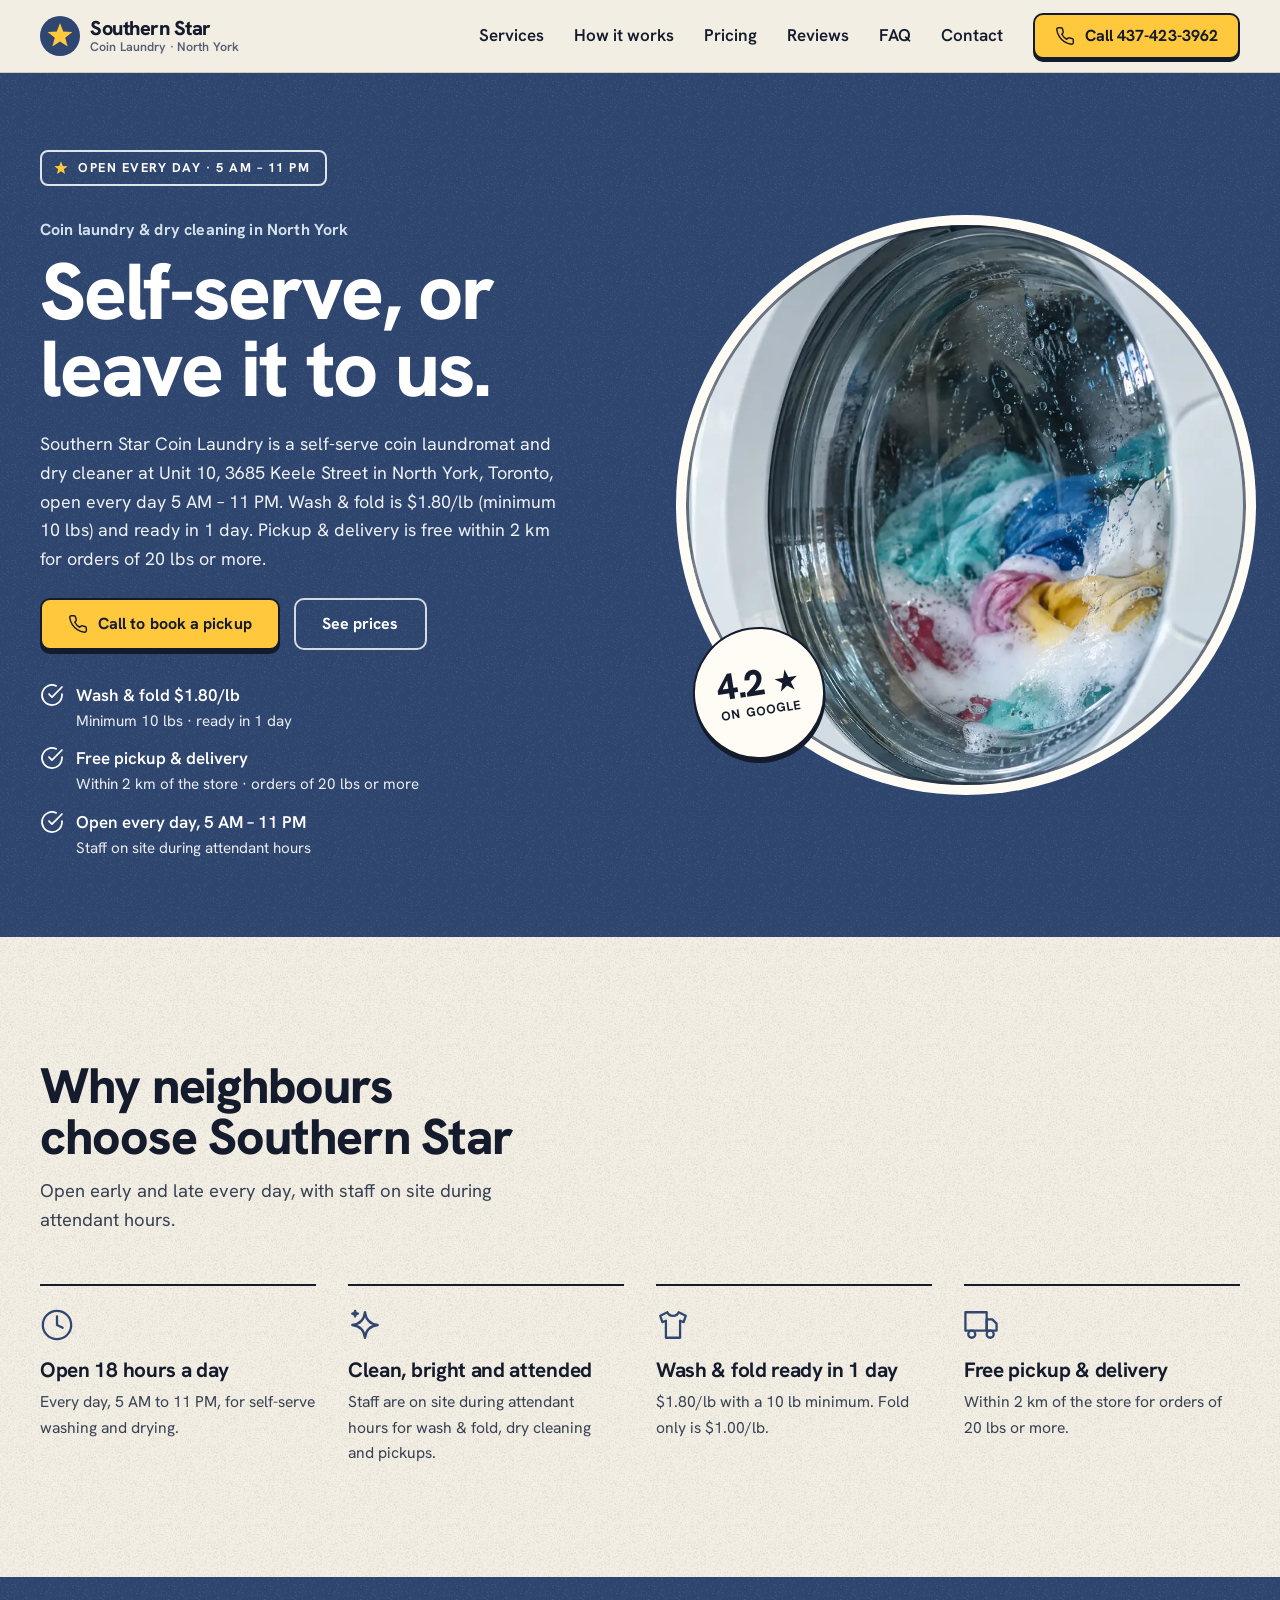
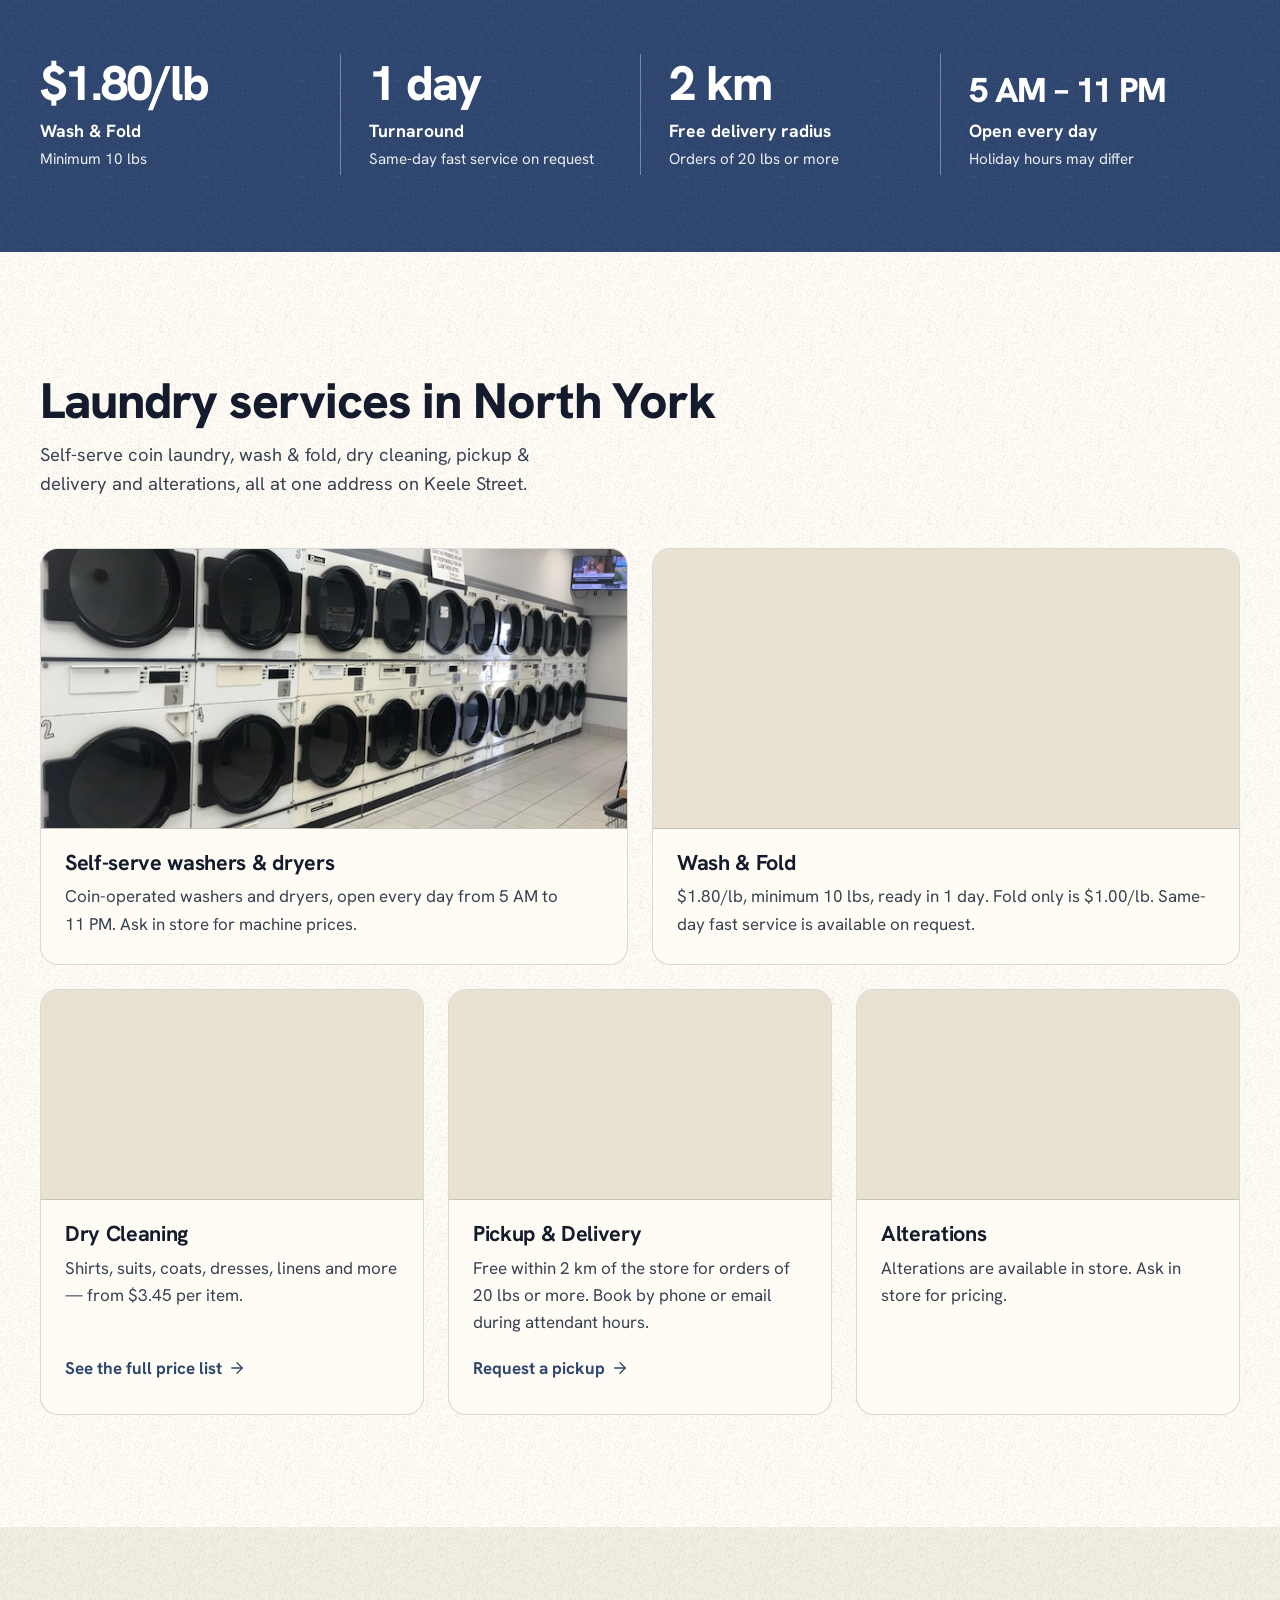
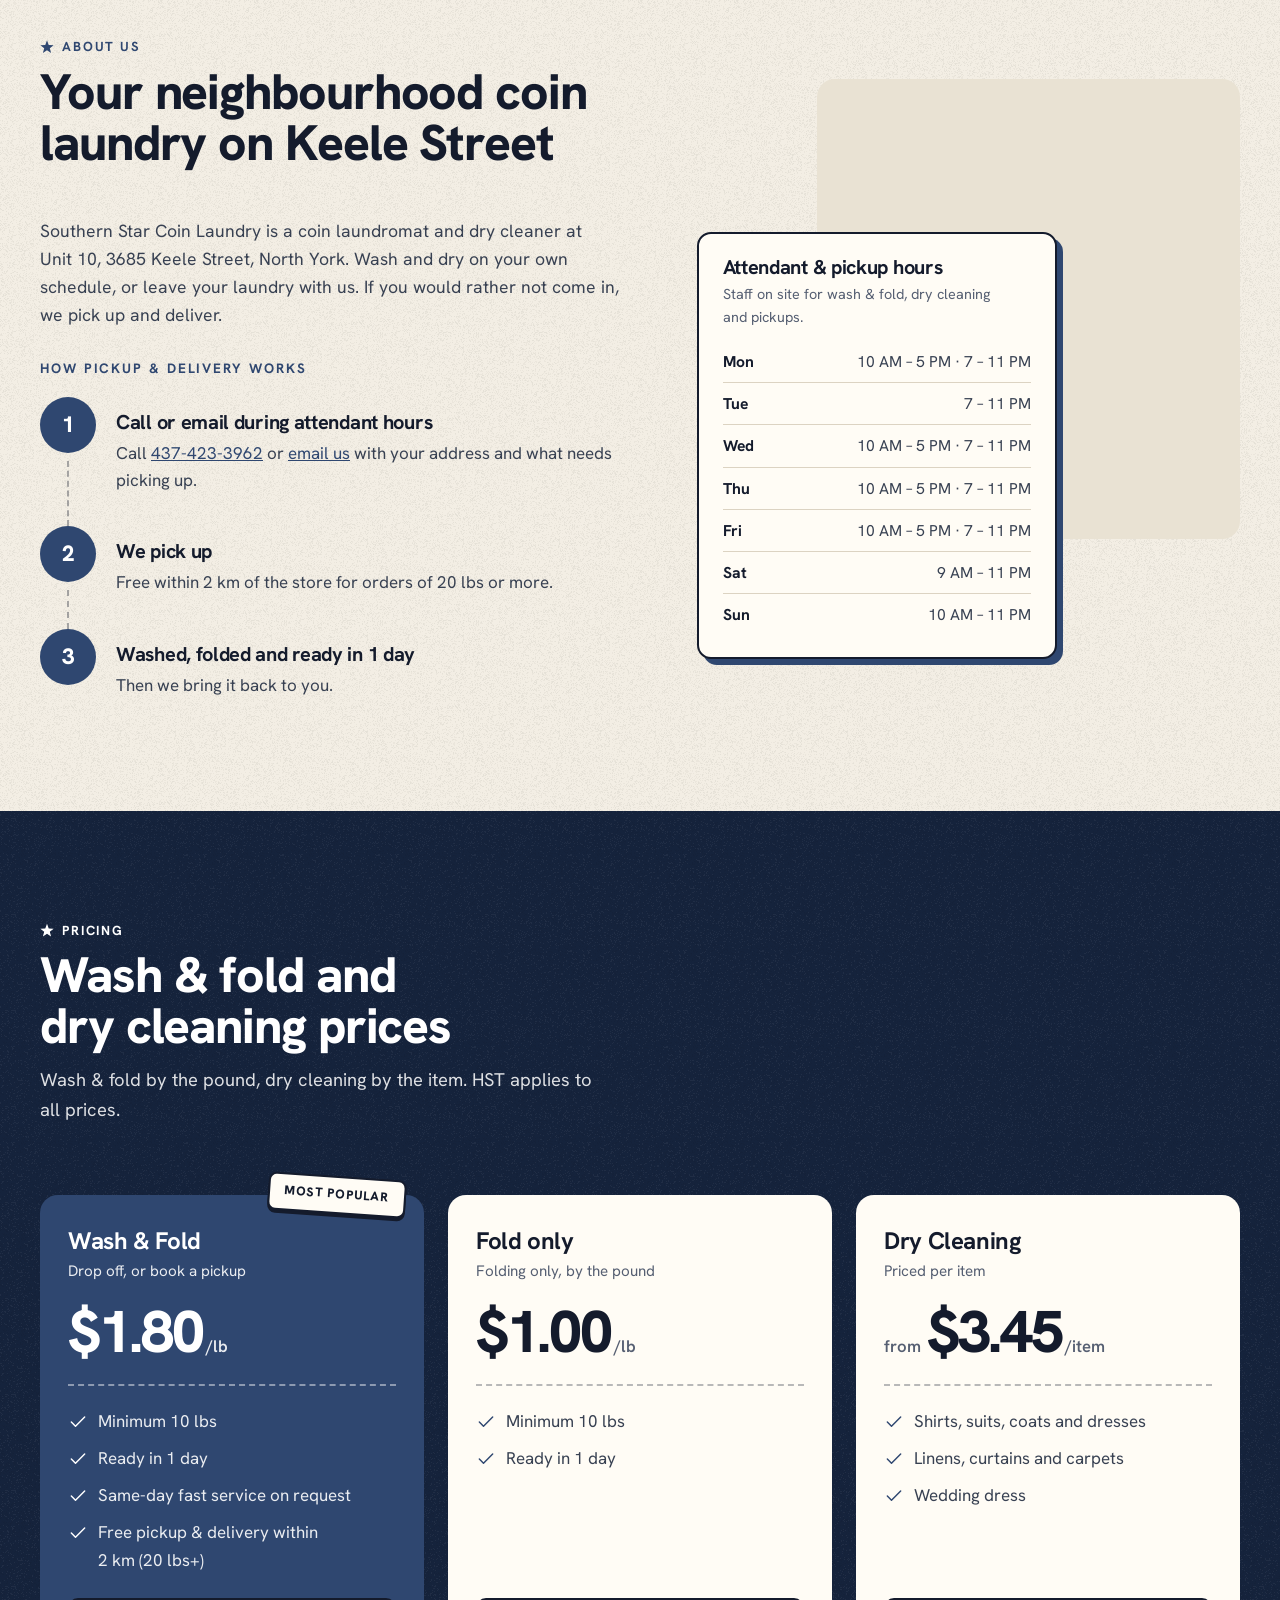
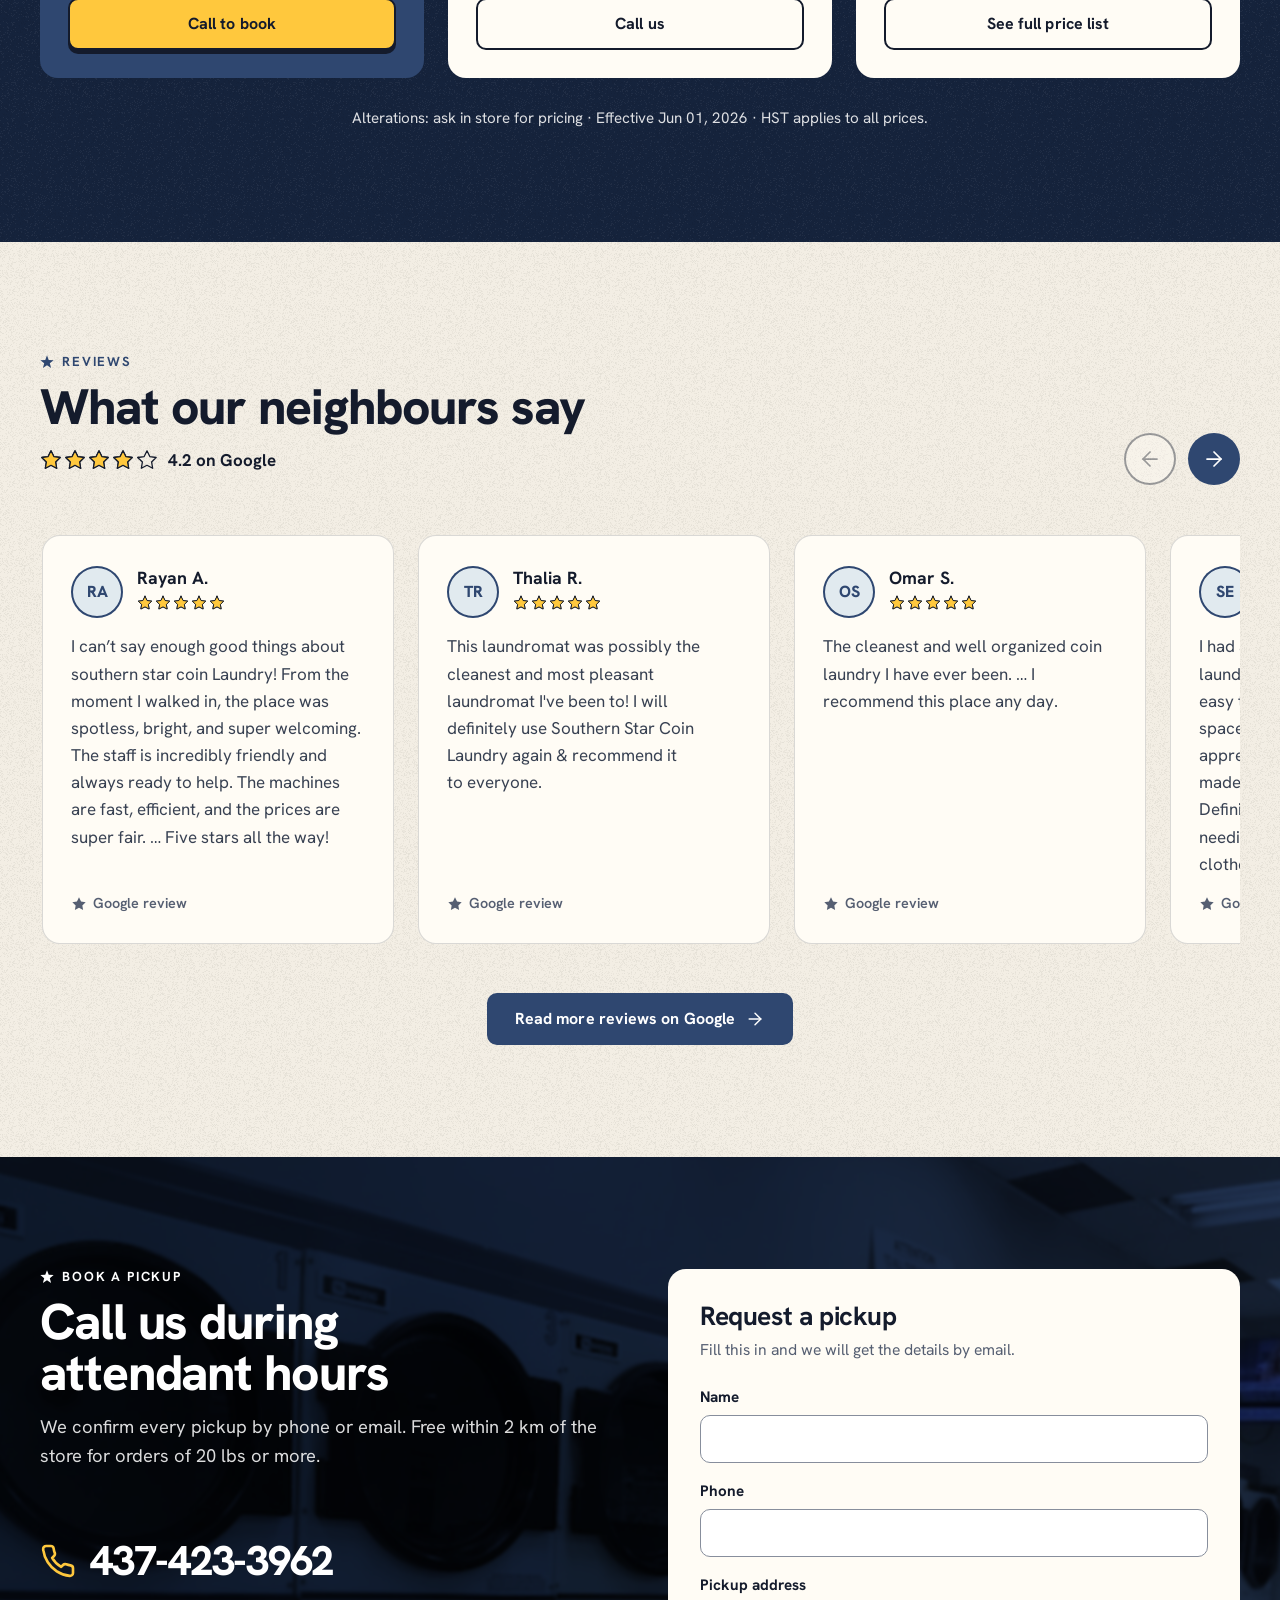
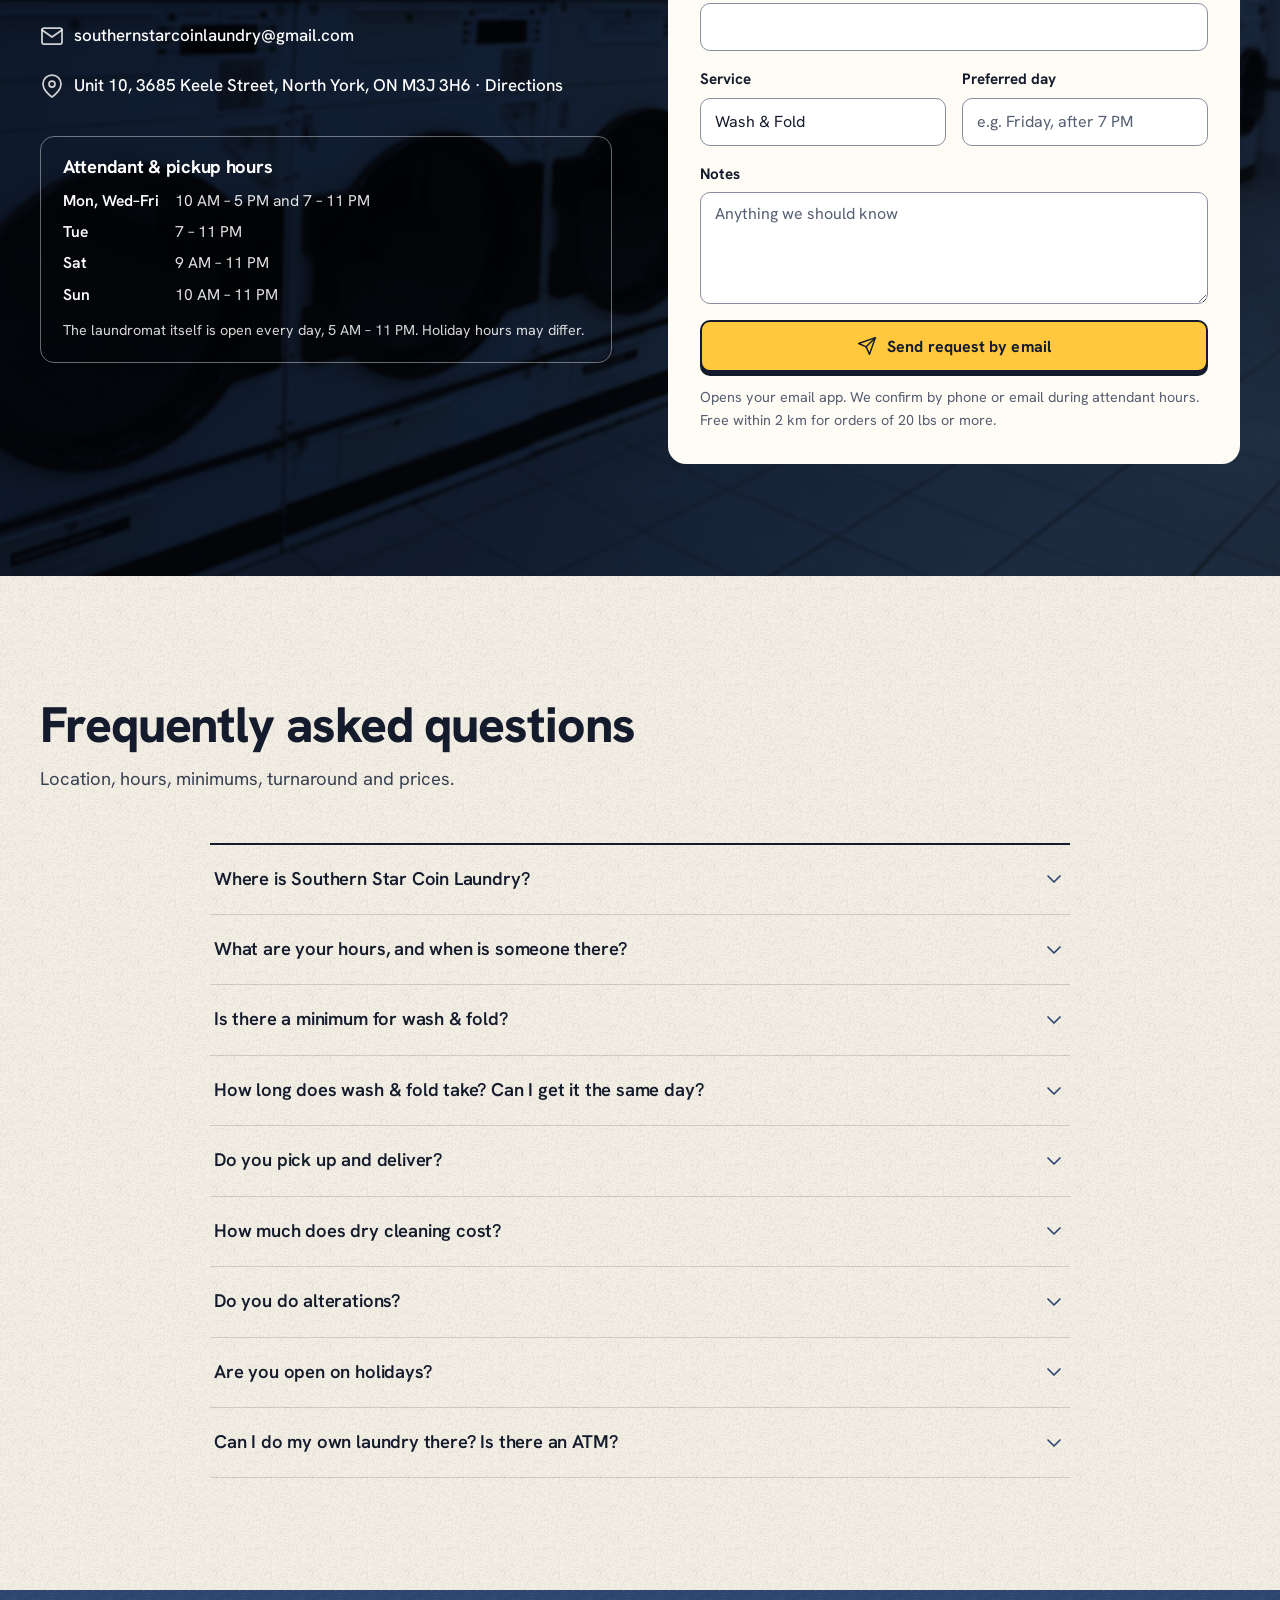
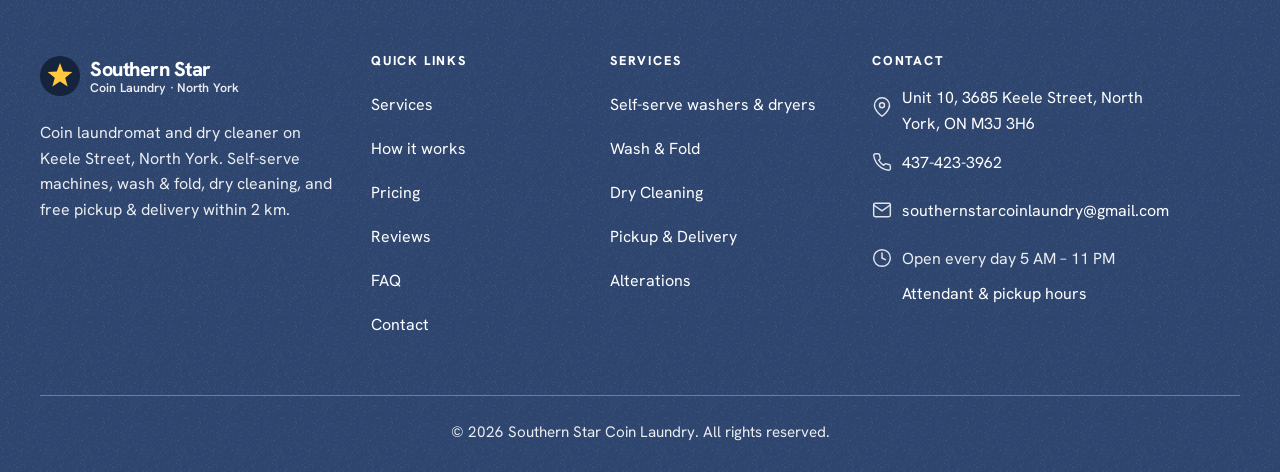
==== commit 42293d47: "Tone the blue down to the steel and navy of MT's reference flyer MT found the cobalt #2A38C8 "too bl" ====
--- a/about.html
+++ b/about.html
@@ -9,7 +9,7 @@
   <meta name="robots" content="noindex, follow">
   <link rel="canonical" href="https://sscoinlaundry.vercel.app/">
   <meta name="theme-color" content="#F3EEE4">
-  <link rel="icon" href="data:image/svg+xml,%3Csvg xmlns='http://www.w3.org/2000/svg' viewBox='0 0 40 40'%3E%3Ccircle cx='20' cy='20' r='20' fill='%232A38C8'/%3E%3Cpolygon fill='%23FFC83D' points='20,7 23.23,15.55 32.36,15.98 25.23,21.7 27.64,30.52 20,25.5 12.36,30.52 14.77,21.7 7.64,15.98 16.77,15.55'/%3E%3C/svg%3E">
+  <link rel="icon" href="data:image/svg+xml,%3Csvg xmlns='http://www.w3.org/2000/svg' viewBox='0 0 40 40'%3E%3Ccircle cx='20' cy='20' r='20' fill='%232F4770'/%3E%3Cpolygon fill='%23FFC83D' points='20,7 23.23,15.55 32.36,15.98 25.23,21.7 27.64,30.52 20,25.5 12.36,30.52 14.77,21.7 7.64,15.98 16.77,15.55'/%3E%3C/svg%3E">
   <link rel="stylesheet" href="css/site.css">
 </head>
 <body>
--- a/css/site.css
+++ b/css/site.css
@@ -1403,21 +1403,24 @@
 /* 1. Tokens: every token from site.css, re-pointed
    -------------------------------------------------------------------------- */
 :root {
-  --blue: #2A38C8;          /* cobalt "laundry bluing" (ultramarine): blocks, links, icons. White text 8.4:1; on linen 7.3:1 */
-  --blue-dark: #1E2899;     /* cobalt pressed / hover */
-  --blue-soft: #E5E8FB;     /* pale bluing tint: light hovers, note boxes */
-  --aqua: #CDD3FF;          /* (name kept) pale bluing for small highlights on cobalt and night only */
-  --aqua-deep: #2C3FD9;
+  /* Blues toned down at MT's request ("too blue, too saturated"), matched to
+     the calm steel and navy blues of a laundry-equipment flyer she likes.
+     Ratios measured on the rendered page, grain included. */
+  --blue: #2F4770;          /* "steel denim": blocks, links, icons. White 9.3:1 (8.2 on the grain's light specks); on linen 8.0:1; yellow on it 6.0:1 */
+  --blue-dark: #24395B;     /* pressed / hover. White 11.6:1 */
+  --blue-soft: #E1EAEF;     /* ice: light hovers, note boxes, avatar fill. Blue on it 7.6:1 */
+  --aqua: #D3E2EA;          /* (name kept) pale ice for small highlights on steel and navy (hero kicker): 7.0:1 on steel */
+  --aqua-deep: #2F4770;
   --cta: #FFC83D;           /* sun yellow: CTA fill (ink label 11.5:1) and the star. Never a background block */
   --cta-hover: #FFD66E;
-  --cta-deep: #14162B;      /* old coral-icon role, now ink */
-  --navy: #14162B;          /* night ink: dark bands */
-  --navy-deep: #0E1023;
-  --navy-mid: #1B1E3B;
-  --teal-end: #232750;
-  --ink: #14162B;           /* headings, button labels, borders: 15.4:1 on linen */
-  --text: #3A3C52;          /* body: 9.3:1 on linen */
-  --muted: #5B5D72;         /* secondary text: >= 4.9:1 on linen, paper and linen-deep */
+  --cta-deep: #141B2C;      /* old coral-icon role, now ink */
+  --navy: #15233C;          /* night navy: pricing and booking bands, footer logo disc. White 15.7:1 */
+  --navy-deep: #0E1A2E;
+  --navy-mid: #1A2B48;
+  --teal-end: #22375A;
+  --ink: #141B2C;           /* headings, button labels, borders: 14.9:1 on linen, 11.1:1 on yellow */
+  --text: #384152;          /* body: 8.9:1 on linen */
+  --muted: #565F72;         /* secondary text: >= 5.0:1 on linen, paper and linen-deep */
   --bg: #F3EEE4;            /* linen (Cloud Dancer family, a touch warmer) */
   --card: #FFFCF5;          /* paper */
   --line: #DCD3C2;          /* warm hairline */
@@ -1433,7 +1436,7 @@
   --font-display: "Bricolage Grotesque", "Hanken Grotesk", system-ui, sans-serif;
   --ease: cubic-bezier(.2, .7, .2, 1);
   --linen-deep: #E9E2D3;
-  --hair: rgba(20, 22, 43, .16);       /* ink hairline on linen / paper */
+  --hair: rgba(20, 27, 44, .16);       /* ink hairline on linen / paper */
   --press: 0 4px 0 var(--ink);         /* the sticker / key shadow under CTAs */
   --grain: url("[data-uri]");
   --dark-gradient: var(--grain) 0 0 / 96px repeat, var(--navy);
@@ -1526,9 +1529,13 @@
 .nav__links a:active { background: var(--linen-deep); }
 .nav__toggle { background: transparent; box-shadow: inset 0 0 0 2px var(--ink); }
 @media (max-width: 61.999em) {
-  .nav__links { background: var(--bg); border-top: 1.5px solid var(--ink); box-shadow: 0 18px 0 -10px rgba(20, 22, 43, .0), 0 2px 0 var(--ink); }
+  .nav__links { background: var(--bg); border-top: 1.5px solid var(--ink); box-shadow: 0 18px 0 -10px rgba(20, 27, 44, .0), 0 2px 0 var(--ink); }
 }
 .skip-link { background: var(--ink); }
+/* A steel focus ring would vanish on a steel block, so white there too */
+.page-hero :focus-visible,
+.store-hours :focus-visible,
+.stats :focus-visible { outline-color: #fff; }
 
 /* 6. Hero: a flat cobalt block with a round porthole window in it. On
    tablets and desktop the washer photo / video plays untinted inside the
@@ -1571,7 +1578,7 @@
     object-position: 50% 50%;
   }
   /* thin ink ring just inside the paper rim: the door seal */
-  .hero__bg::after { z-index: 1; border-radius: 50%; background: none; box-shadow: inset 0 0 0 3px rgba(20, 22, 43, .55); }
+  .hero__bg::after { z-index: 1; border-radius: 50%; background: none; box-shadow: inset 0 0 0 3px rgba(20, 27, 44, .55); }
 }
 /* Tablets (one column, room on the right): a smaller porthole beside the
    text, so the smaller photo is enough */
@@ -1583,7 +1590,7 @@
   }
 }
 /* Phones: no room beside the text, so the photo is printed in cobalt under it
-   (multiply can only darken, so white text never drops below 8.4:1), and a
+   (multiply can only darken, so white text never drops below 9.3:1), and a
    porthole ring sits in the corner */
 @media (max-width: 47.999em) {
   .hero__bg::after { z-index: 1; background: var(--grain) 0 0 / 96px repeat, var(--blue); mix-blend-mode: multiply; }
@@ -1598,7 +1605,7 @@
     pointer-events: none;
     border-radius: 50%;
     border: 8px solid var(--card);
-    box-shadow: inset 0 0 0 3px rgba(20, 22, 43, .5);
+    box-shadow: inset 0 0 0 3px rgba(20, 27, 44, .5);
   }
 }
 
@@ -1640,7 +1647,7 @@
 }
 .checklist { gap: 12px; }
 .checklist .icon { color: #fff; width: 24px; height: 24px; }
-.checklist small { color: rgba(255, 255, 255, .86); }
+.checklist small { color: rgba(255, 255, 255, .9); }
 
 /* Floating proof cards retire; the rating becomes one round sticker on the porthole rim */
 .float-card--rating {
@@ -1693,7 +1700,7 @@
 .stat__value { font-family: var(--font-display); font-weight: 800; letter-spacing: -.035em; color: #fff; font-size: clamp(2.2rem, 3.8vw, 3.3rem); min-height: calc(clamp(2.2rem, 3.8vw, 3.3rem) * 1.05); }
 .stat__value--sm { font-size: clamp(1.75rem, 2.7vw, 2.4rem); }
 .stat__label { font-weight: 700; }
-.stat__note { color: rgba(255, 255, 255, .86); }
+.stat__note { color: rgba(255, 255, 255, .9); }
 @media (min-width: 62em) {
   .stats__grid { gap: 0; }
   .stat { padding: 4px 28px; border-left: 1.5px solid rgba(255, 255, 255, .35); }
@@ -1734,7 +1741,7 @@
 .how__subtitle { font-family: var(--font); font-size: .85rem; font-weight: 700; letter-spacing: .14em; color: var(--blue); }
 .step__num { background: var(--blue); color: #fff; box-shadow: none; font-family: var(--font-display); font-weight: 800; font-size: 1.4rem; }
 .step__num--teal, .step__num--aqua, .step__num--coral { background: var(--blue); color: #fff; }
-.step:not(:last-child)::before { border-left: 2px dashed rgba(20, 22, 43, .35); }
+.step:not(:last-child)::before { border-left: 2px dashed rgba(20, 27, 44, .35); }
 .step h3 { font-size: 1.25rem; }
 .how__photo { border-radius: var(--radius); box-shadow: none; background: var(--linen-deep); }
 .hours-card {
@@ -1769,7 +1776,7 @@
 .price {
   text-align: left;
   padding-bottom: 22px;
-  border-bottom: 2px dashed rgba(20, 22, 43, .3);
+  border-bottom: 2px dashed rgba(20, 27, 44, .3);
 }
 .price__amount { font-family: var(--font-display); font-weight: 800; letter-spacing: -.04em; font-size: clamp(3rem, 4.6vw, 3.9rem); }
 .price__from, .price__unit { color: var(--muted); font-weight: 600; }
@@ -1819,9 +1826,9 @@
 /* 13. Book a pickup: night band over the real shop photo, no glass
    -------------------------------------------------------------------------- */
 .book { background: var(--navy); }
-.book__bg {   /* the real shop photo printed in night ink (multiply), so it reads as texture */
+.book__bg {   /* the real shop photo printed in night navy (multiply), darkest under the text */
   background:
-    linear-gradient(105deg, #15173A 0%, #1B1E4A 50%, #262B66 100%),
+    linear-gradient(105deg, #0E1A2E 0%, #15233C 50%, #2A3F61 100%),
     url("../img/laundromat_img.jpg") center / cover no-repeat;
   background-blend-mode: multiply;
   filter: blur(1.5px);
@@ -1843,7 +1850,7 @@
 .form-card h3 { font-size: 1.65rem; }
 .field label { font-weight: 700; }
 .field input, .field select, .field textarea {
-  border: 1.5px solid #8C8B98;           /* 3.3:1 against the paper card */
+  border: 1.5px solid #878E9C;           /* 3.3:1 against the paper card */
   border-radius: var(--radius-sm);
   background: #fff;
 }
@@ -1865,7 +1872,7 @@
 .site-footer h4 { font-family: var(--font); font-size: .8rem; font-weight: 800; letter-spacing: .14em; text-transform: uppercase; color: #fff; }
 .site-footer a { color: #fff; }
 .site-footer .icon { color: rgba(255, 255, 255, .85); }
-.footer__brand .brand__tag { color: rgba(255, 255, 255, .86); }
+.footer__brand .brand__tag { color: rgba(255, 255, 255, .9); }
 .footer__bottom { border-top-color: rgba(255, 255, 255, .3); }
 .site-footer .brand__disc { fill: var(--navy); }
 
@@ -1883,14 +1890,14 @@
   transform: translateY(-50%);
   border-radius: 50%;
   border: 10px solid var(--card);
-  box-shadow: inset 0 0 0 3px rgba(20, 22, 43, .55), 0 0 0 46px rgba(20, 22, 43, .12);
+  box-shadow: inset 0 0 0 3px rgba(20, 27, 44, .55), 0 0 0 46px rgba(20, 27, 44, .12);
   opacity: .9;
   pointer-events: none;
 }
 .page-hero h1 { font-size: clamp(2.2rem, 4.6vw, 3.6rem); max-width: 16ch; }
 .page-hero p:not(.eyebrow) { color: rgba(255, 255, 255, .92); }
 @media (max-width: 61.999em) {   /* a corner ring above the heading, never behind it */
-  .page-hero::after { width: 190px; height: 190px; right: -92px; top: -122px; transform: none; border-width: 8px; box-shadow: inset 0 0 0 3px rgba(20, 22, 43, .55), 0 0 0 26px rgba(20, 22, 43, .12); }
+  .page-hero::after { width: 190px; height: 190px; right: -92px; top: -122px; transform: none; border-width: 8px; box-shadow: inset 0 0 0 3px rgba(20, 27, 44, .55), 0 0 0 26px rgba(20, 27, 44, .12); }
 }
 
 .tabs__tab { border: 1.5px solid var(--ink); border-radius: var(--radius-sm); background: transparent; color: var(--ink); font-weight: 700; }
@@ -1911,7 +1918,7 @@
 .wf-price--featured .wf-price__amount, .wf-price--featured .wf-price__label { color: #fff; }
 .wf-price--featured .wf-price__unit, .wf-price--featured .wf-price__sub { color: rgba(255, 255, 255, .9); }
 .wf-card__list .icon { color: var(--blue); }
-.wf-card__actions { border-top: 2px dashed rgba(20, 22, 43, .3); }
+.wf-card__actions { border-top: 2px dashed rgba(20, 27, 44, .3); }
 .price-panel { border: 1.5px solid var(--hair); background: var(--card); box-shadow: none; }
 .price-panel__note { background: var(--bg); }
 .price-panel__note .icon, .price-effective .icon { color: var(--blue); }
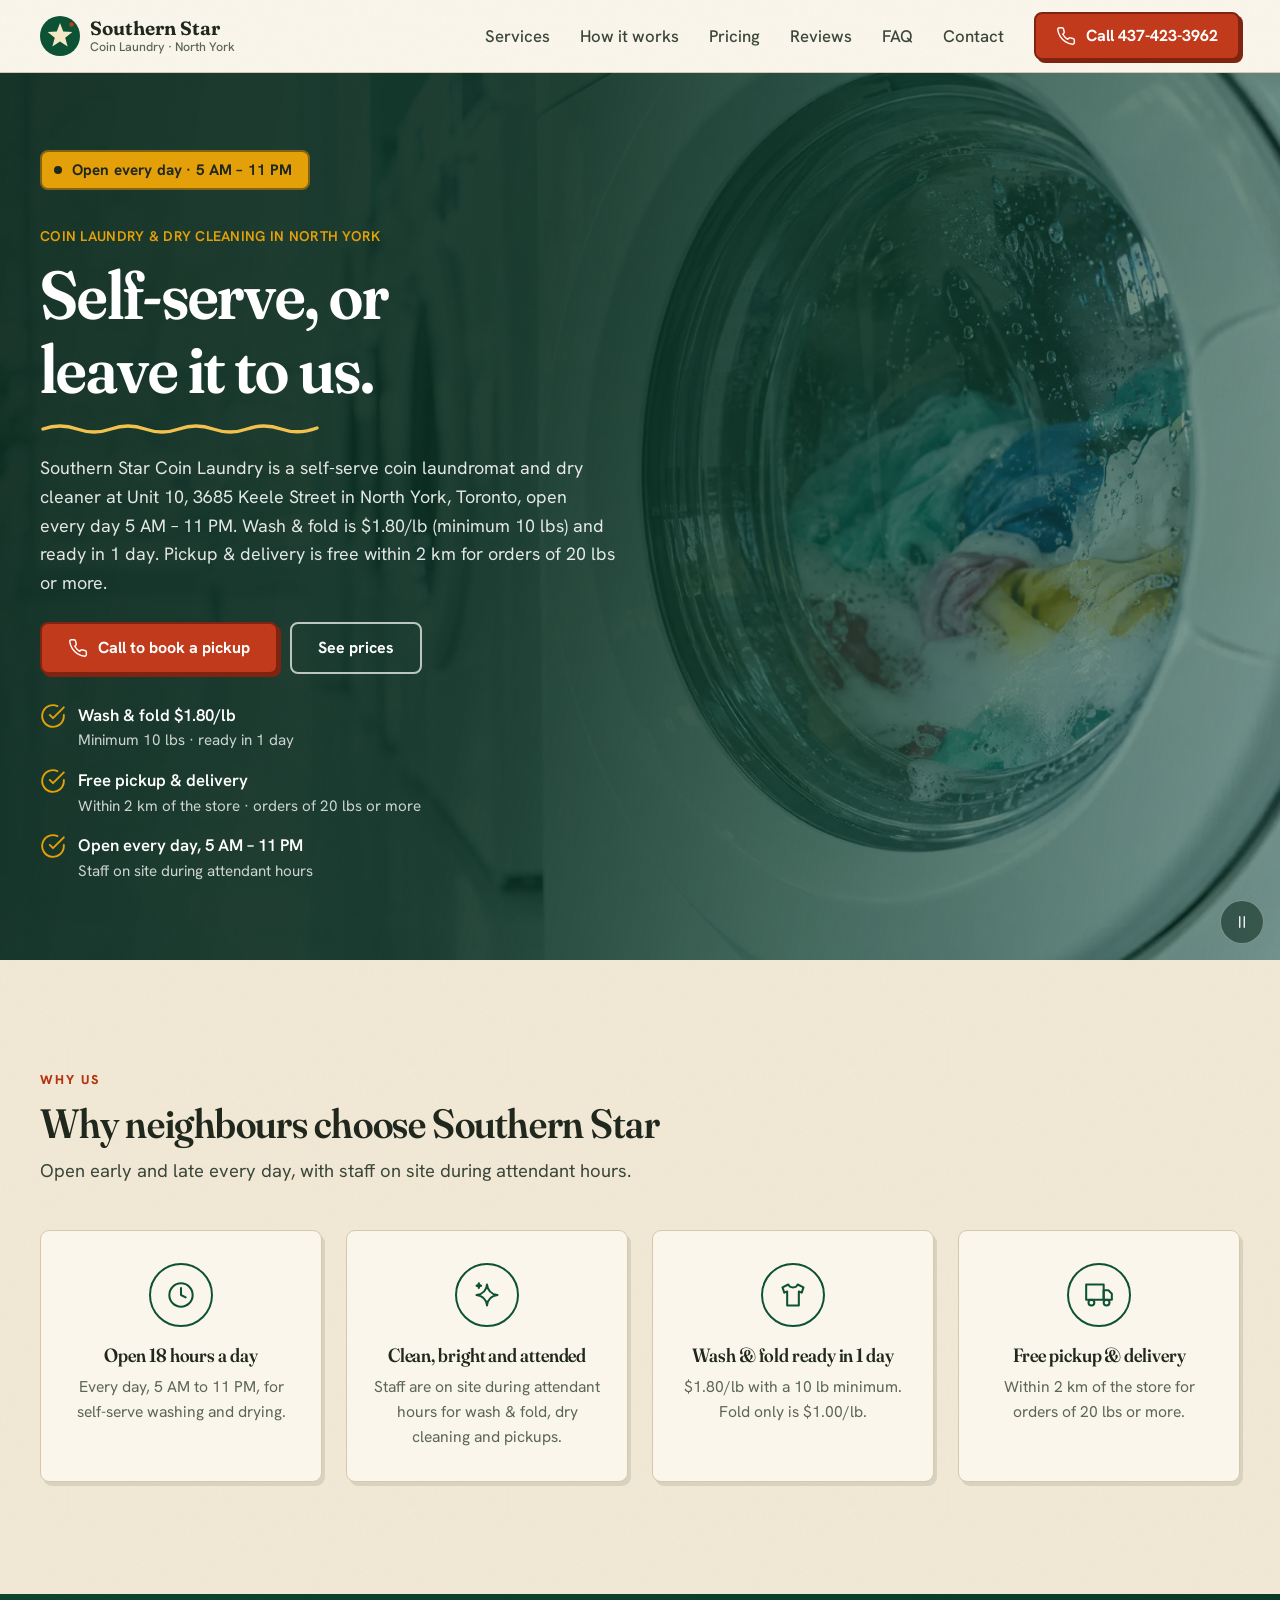
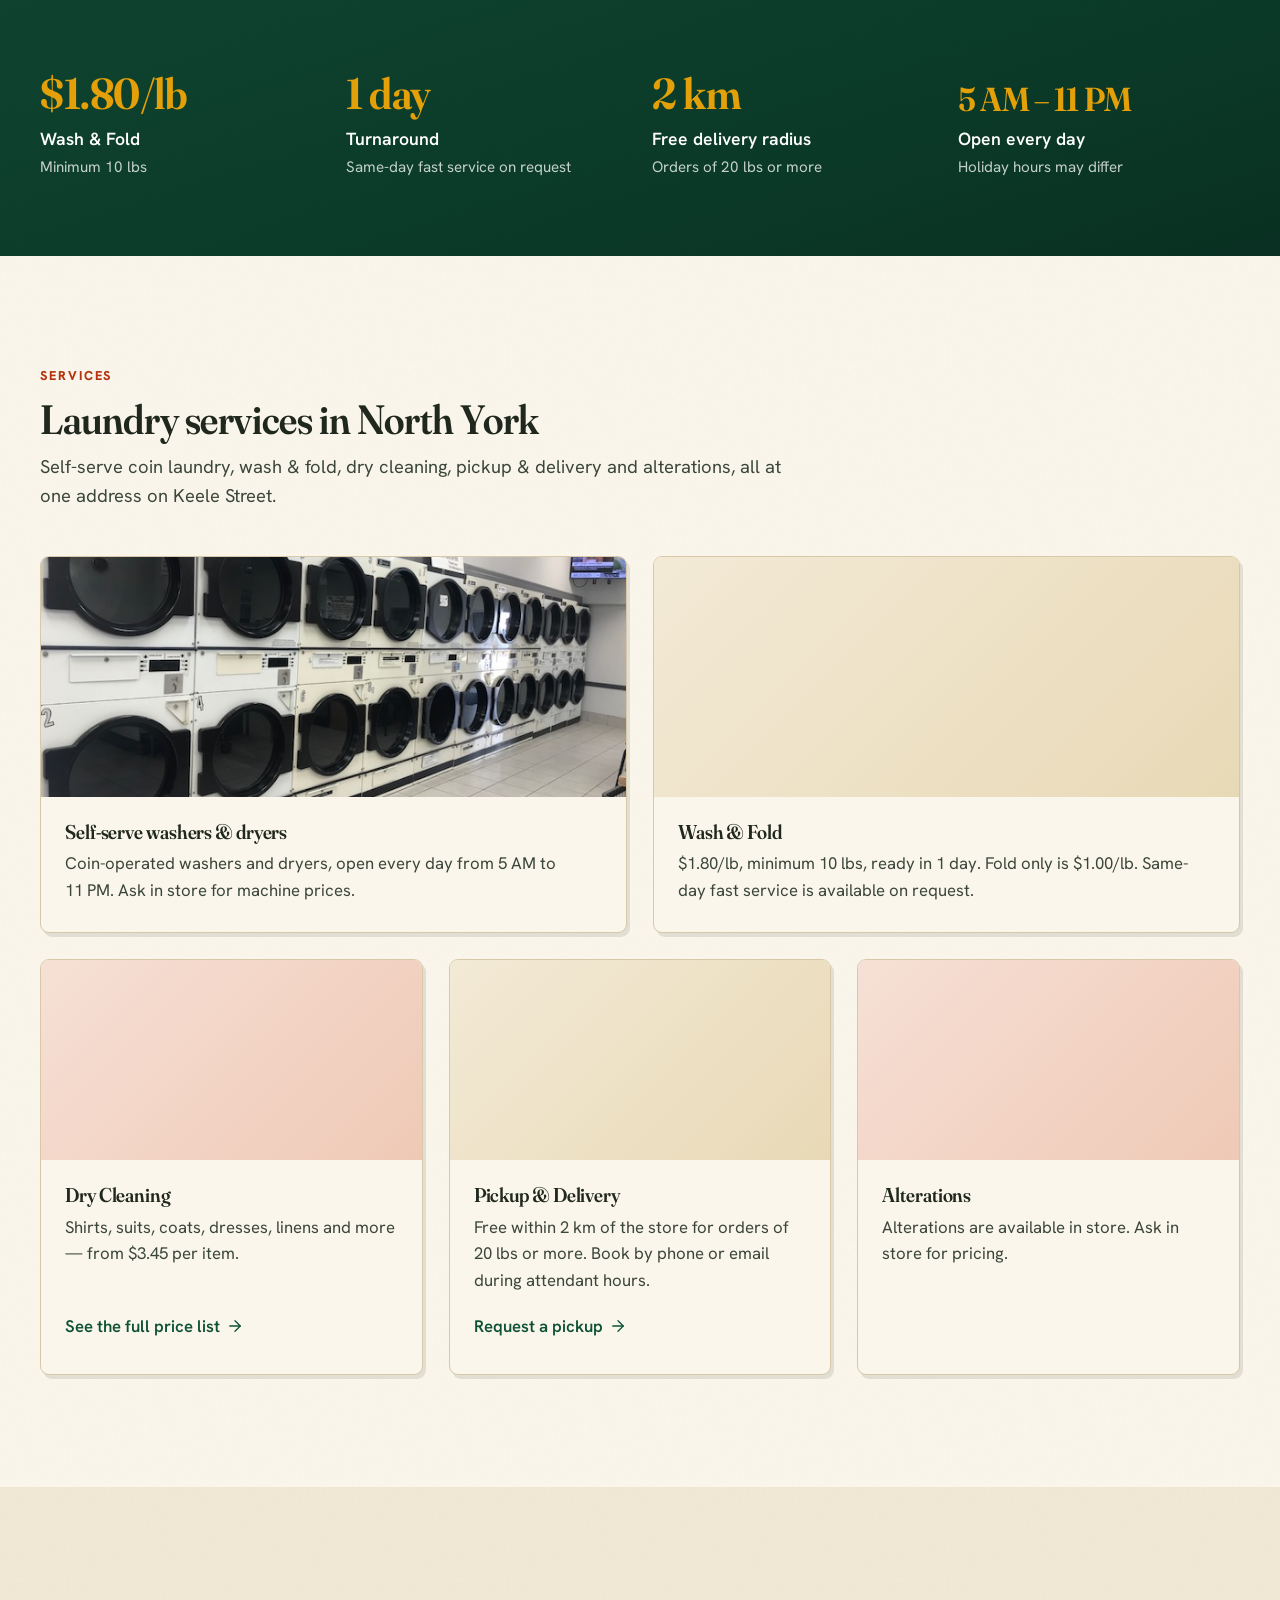
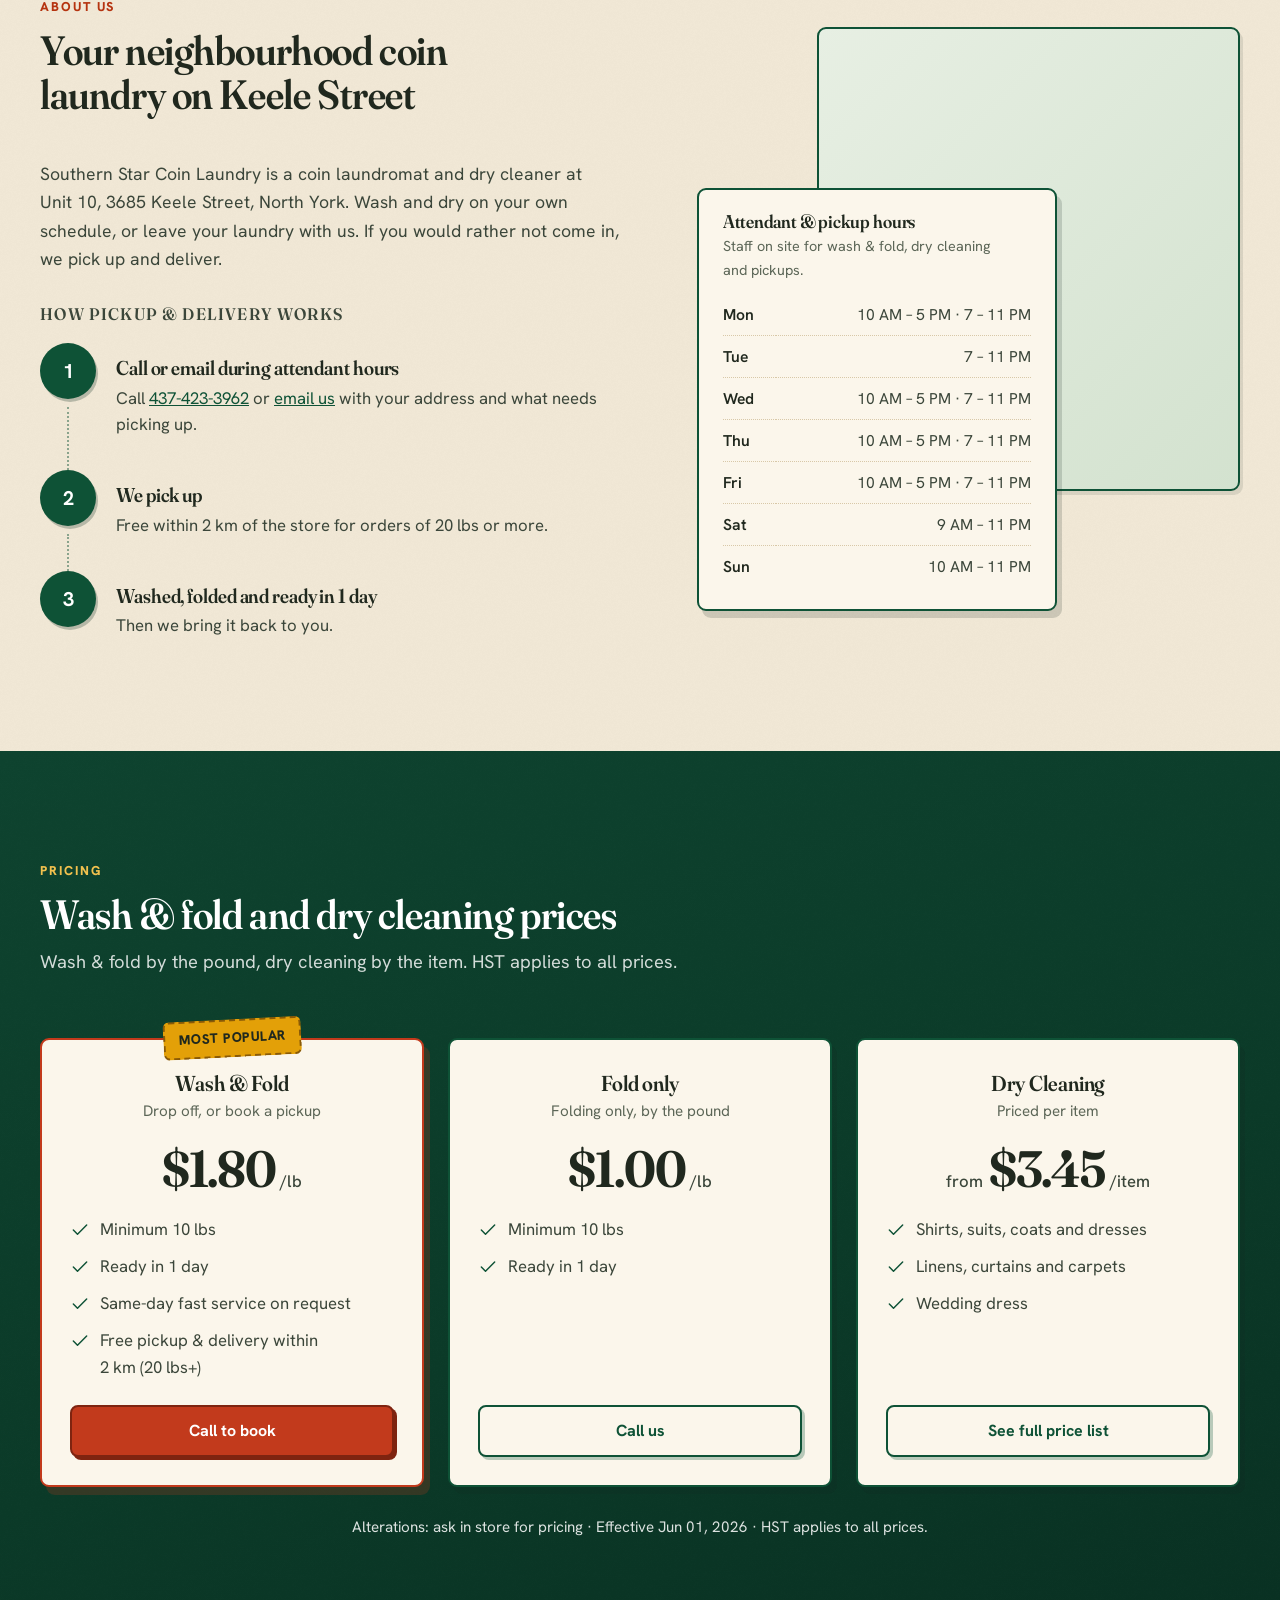
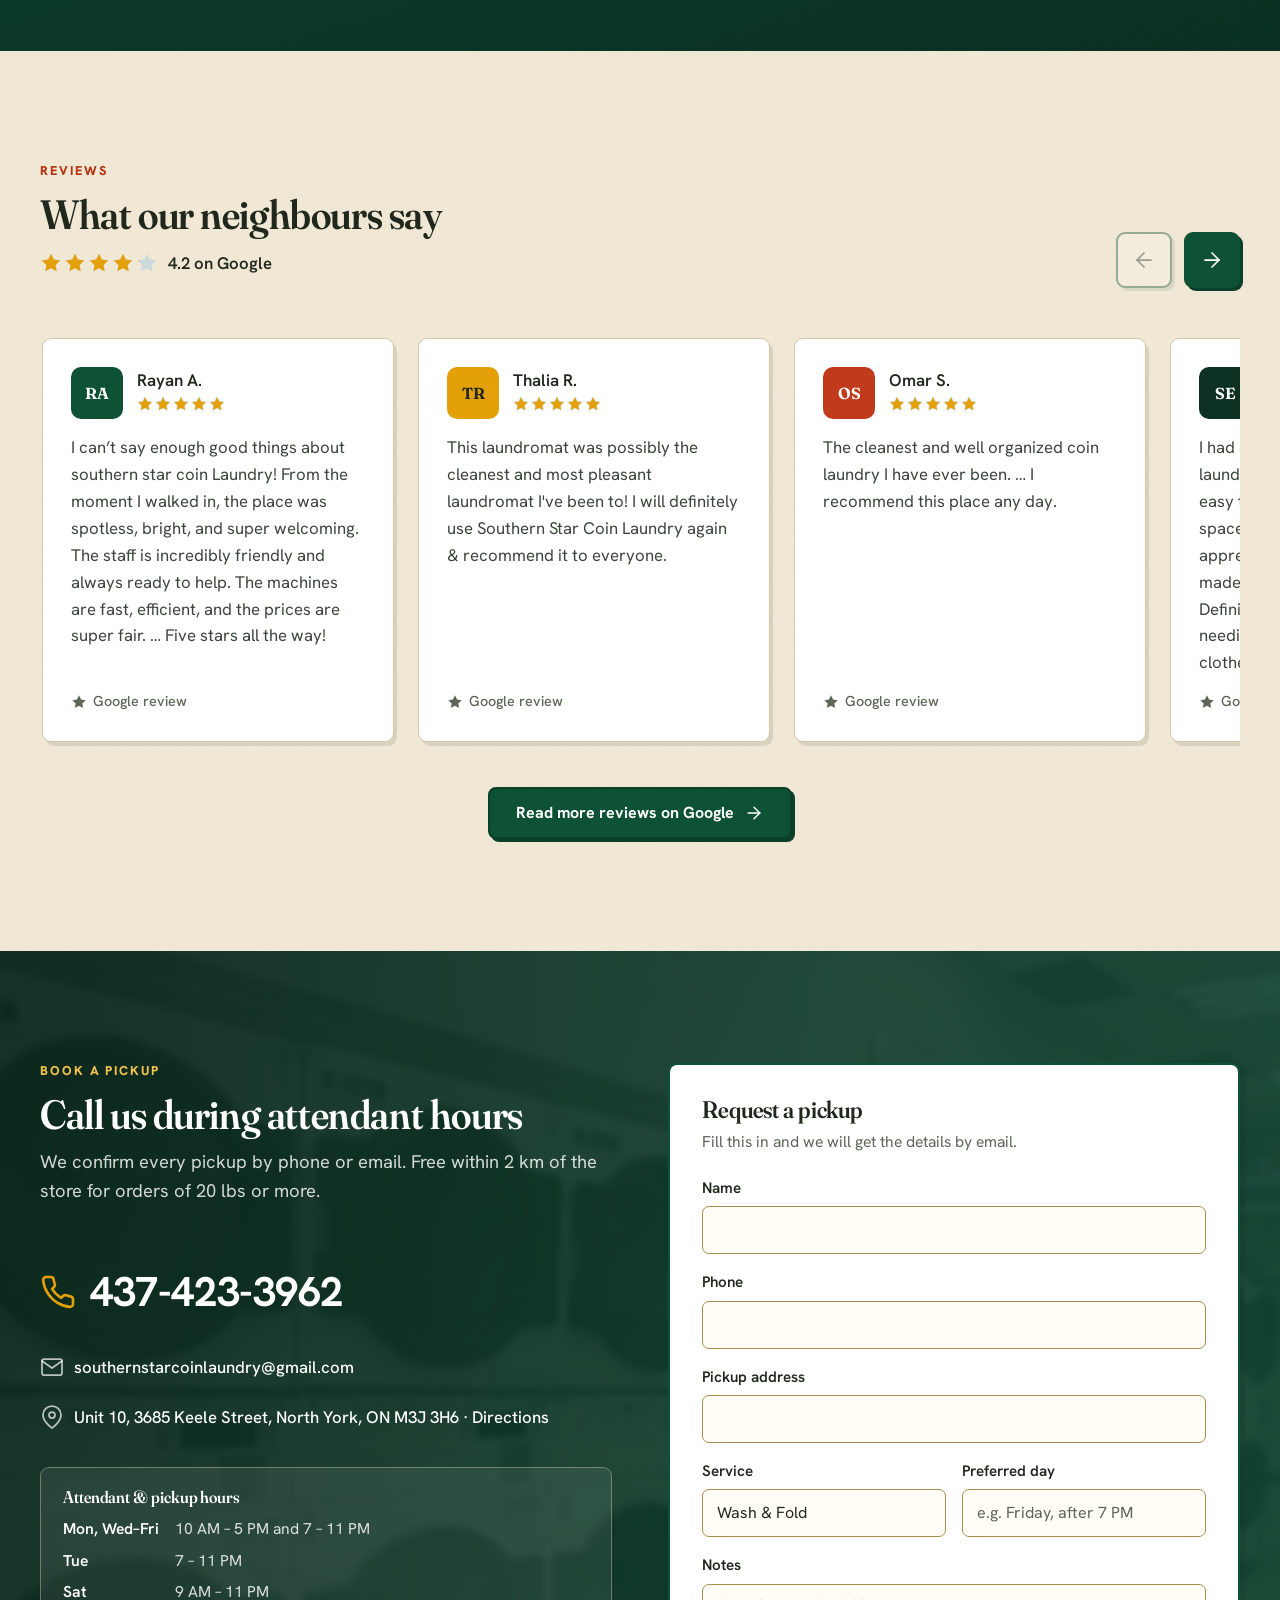
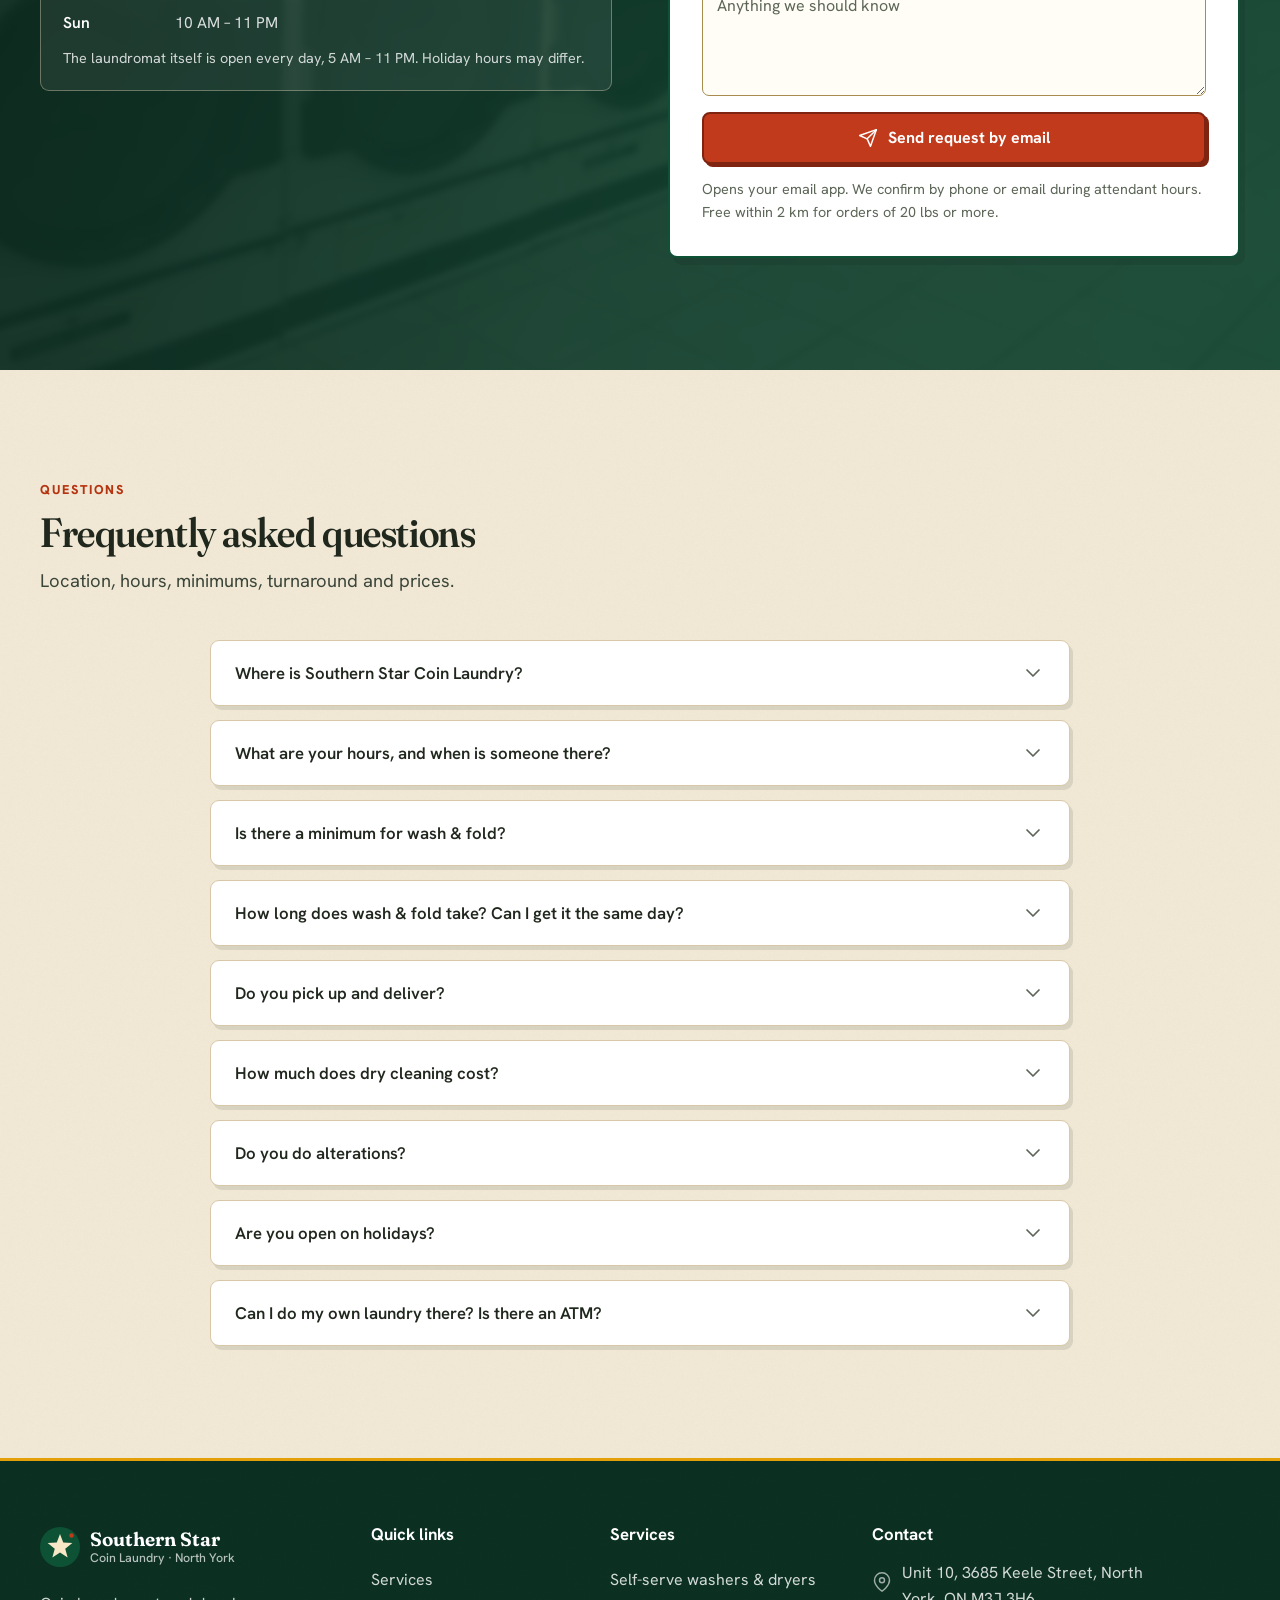
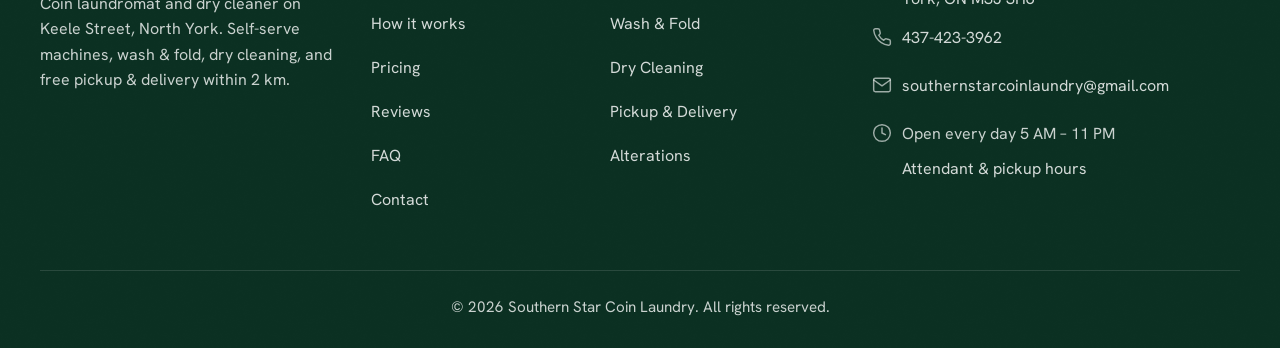
==== commit e2fe709f: "Switch the redesign to design C, still in its green (blue next) The site owner chose design C ("Neig" ====
--- a/about.html
+++ b/about.html
@@ -8,8 +8,8 @@
   <meta name="description" content="Southern Star Coin Laundry is your neighbourhood laundromat at Unit 10, 3685 Keele St, North York: wash &amp; fold, dry cleaning, pickup &amp; delivery.">
   <meta name="robots" content="noindex, follow">
   <link rel="canonical" href="https://sscoinlaundry.vercel.app/">
-  <meta name="theme-color" content="#F3EEE4">
-  <link rel="icon" href="data:image/svg+xml,%3Csvg xmlns='http://www.w3.org/2000/svg' viewBox='0 0 40 40'%3E%3Ccircle cx='20' cy='20' r='20' fill='%232F4770'/%3E%3Cpolygon fill='%23FFC83D' points='20,7 23.23,15.55 32.36,15.98 25.23,21.7 27.64,30.52 20,25.5 12.36,30.52 14.77,21.7 7.64,15.98 16.77,15.55'/%3E%3C/svg%3E">
+  <meta name="theme-color" content="#FBF6EB">
+  <link rel="icon" href="data:image/svg+xml,%3Csvg xmlns='http://www.w3.org/2000/svg' viewBox='0 0 40 40'%3E%3Ccircle cx='20' cy='20' r='20' fill='%230E5236'/%3E%3Cpolygon fill='%23F6E7C6' points='20,7 23.23,15.55 32.36,15.98 25.23,21.7 27.64,30.52 20,25.5 12.36,30.52 14.77,21.7 7.64,15.98 16.77,15.55'/%3E%3Ccircle cx='31.5' cy='8.5' r='2.2' fill='%23C23A1C'/%3E%3C/svg%3E">
   <link rel="stylesheet" href="css/site.css">
 </head>
 <body>
--- a/css/site.css
+++ b/css/site.css
@@ -24,7 +24,7 @@
     19. Hover (fine pointers only) and reduced motion
     20. Pricing page (pricing.html)
     21. Contact page (contact.html)
-    22. Direction B, "fresh linen & colour-block": the look (tokens, fonts,
+    22. Direction C, "neighbourhood signage": the look (tokens, fonts,
         colours, surfaces). It overrides the older colour values above.
    ========================================================================== */
 
@@ -1372,22 +1372,26 @@
 .contact-list span a { display: inline-flex; align-items: center; min-height: 44px; }
 
 /* ==========================================================================
-   22. Direction B: "Fresh linen & colour-block"
-   Linen paper base, one bold "laundry-bluing" cobalt for flat colour blocks,
-   a night-ink for the dark bands, and one sun-yellow that only ever means
-   "the star" (logo, rating stars) or "do this" (the call / book buttons).
-   Display: Bricolage Grotesque (variable, opsz + wght). Text/UI: Hanken Grotesk.
+   22. Direction C: "Neighbourhood signage"
+   Warm cream paper, one deep brand colour for the big fields (hero overlay,
+   stats, pricing and booking bands, footer), a brick-red "open sign" for the
+   one action colour, and a sunflower-mustard spark (hero chip and kicker,
+   the wavy underline, checks, stat figures, stars, stamps).
+   Display: Fraunces (variable: opsz, SOFT, WONK, wght). Text/UI: Hanken
+   Grotesk. Small radii, hairline borders, hard offset "sign-board" shadows,
+   printed uppercase section labels, a faint paper grain on the backgrounds.
    This part comes last and overrides the colours and surfaces in sections
-   1–21 above: change the look here.
+   1–21 above. Every colour is a token in the :root below: to recolour the
+   site, override those tokens (in :root) and nothing else.
    ========================================================================== */
 
 @font-face {
-  font-family: "Bricolage Grotesque";
+  font-family: "Fraunces";
   font-style: normal;
-  font-weight: 200 800;
+  font-weight: 100 900;
   font-display: swap;
-  src: url("../fonts/bricolage-grotesque-latin-opsz-normal.woff2") format("woff2-variations"),
-       url("../fonts/bricolage-grotesque-latin-opsz-normal.woff2") format("woff2");
+  src: url("../fonts/fraunces-latin-full-normal.woff2") format("woff2-variations"),
+       url("../fonts/fraunces-latin-full-normal.woff2") format("woff2");
   unicode-range: U+0000-00FF, U+0131, U+0152-0153, U+02BB-02BC, U+02C6, U+02DA, U+02DC, U+0304, U+0308, U+0329, U+2000-206F, U+20AC, U+2122, U+2191, U+2193, U+2212, U+2215, U+FEFF, U+FFFD;
 }
 @font-face {
@@ -1400,561 +1404,392 @@
   unicode-range: U+0000-00FF, U+0131, U+0152-0153, U+02BB-02BC, U+02C6, U+02DA, U+02DC, U+0304, U+0308, U+0329, U+2000-206F, U+20AC, U+2122, U+2191, U+2193, U+2212, U+2215, U+FEFF, U+FFFD;
 }
 
-/* 1. Tokens: every token from site.css, re-pointed
+/* 1. Tokens. Contrast ratios are WCAG 2.x against the flat token colours.
    -------------------------------------------------------------------------- */
 :root {
-  /* Blues toned down at MT's request ("too blue, too saturated"), matched to
-     the calm steel and navy blues of a laundry-equipment flyer she likes.
-     Ratios measured on the rendered page, grain included. */
-  --blue: #2F4770;          /* "steel denim": blocks, links, icons. White 9.3:1 (8.2 on the grain's light specks); on linen 8.0:1; yellow on it 6.0:1 */
-  --blue-dark: #24395B;     /* pressed / hover. White 11.6:1 */
-  --blue-soft: #E1EAEF;     /* ice: light hovers, note boxes, avatar fill. Blue on it 7.6:1 */
-  --aqua: #D3E2EA;          /* (name kept) pale ice for small highlights on steel and navy (hero kicker): 7.0:1 on steel */
-  --aqua-deep: #2F4770;
-  --cta: #FFC83D;           /* sun yellow: CTA fill (ink label 11.5:1) and the star. Never a background block */
-  --cta-hover: #FFD66E;
-  --cta-deep: #141B2C;      /* old coral-icon role, now ink */
-  --navy: #15233C;          /* night navy: pricing and booking bands, footer logo disc. White 15.7:1 */
-  --navy-deep: #0E1A2E;
-  --navy-mid: #1A2B48;
-  --teal-end: #22375A;
-  --ink: #141B2C;           /* headings, button labels, borders: 14.9:1 on linen, 11.1:1 on yellow */
-  --text: #384152;          /* body: 8.9:1 on linen */
-  --muted: #565F72;         /* secondary text: >= 5.0:1 on linen, paper and linen-deep */
-  --bg: #F3EEE4;            /* linen (Cloud Dancer family, a touch warmer) */
-  --card: #FFFCF5;          /* paper */
-  --line: #DCD3C2;          /* warm hairline */
-  --amber: #FFC83D;         /* rating stars = the star colour */
-  --amber-dark: #E0A800;
-  --radius: 18px;           /* blocks, cards, photos */
-  --radius-sm: 10px;        /* buttons, inputs, tabs, small boxes */
-  --pill: 10px;             /* no more pills: same as buttons */
-  --shadow: none;           /* depth comes from flat colour + hairlines, not blur */
-  --shadow-lg: none;
+  /* Brand field (bottle green) */
+  --blue: #0E5236;          /* brand: links, icons, icon rings, step numbers, secondary buttons, selected tab, card borders. White on it 9.2:1; on cream 7.6:1 */
+  --blue-dark: #0A3F2A;     /* brand pressed / hover; the edge under brand buttons */
+  --blue-soft: #E7EFE3;     /* pale brand tint: light-button hover, note boxes, featured Wash & Fold box. Brand text on it 7.8:1 */
+  --aqua-deep: var(--blue); /* (name kept) icons on light tints */
+  --navy: #0C3123;          /* darkest field: footer, one review avatar */
+  --navy-deep: #0A2B1E;     /* behind the hero photo and the booking photo before they load */
+  --navy-mid: #0E4430;      /* (name kept, not used by this layer) */
+  --teal-end: #12573B;      /* (name kept, not used by this layer) */
+  --band-1: #0F4430;        /* dark bands (stats, pricing, booking, page heroes): lightest stop, top left. Also their flat fallback colour */
+  --band-2: #0C3B29;        /* dark bands: middle stop */
+  --band-3: #0A3123;        /* dark bands: darkest stop, bottom right */
+  --dark-gradient: var(--grain), linear-gradient(162deg, var(--band-1) 0%, var(--band-2) 58%, var(--band-3) 100%), var(--band-1);
+
+  /* Hero overlay over the washer photo / video. Desktop runs left to right:
+     dark under the text, lighter over the machine on the right */
+  --hero-shade-1: rgba(8, 38, 26, .93);    /* desktop, left edge (under the text) */
+  --hero-shade-2: rgba(10, 45, 31, .9);    /* desktop, 40% across */
+  --hero-shade-3: rgba(14, 61, 42, .74);   /* desktop, 64% across */
+  --hero-shade-4: rgba(16, 70, 48, .46);   /* desktop, right edge (the washer shows through) */
+  --hero-shade-phone-1: rgba(8, 38, 26, .9);   /* phones and tablets (text crosses the photo): top */
+  --hero-shade-phone-2: rgba(12, 52, 35, .9);  /* phones and tablets: bottom */
+  --hero-pause-bg: rgba(10, 43, 30, .55);       /* video pause button */
+  --hero-pause-bg-hover: rgba(10, 43, 30, .8);  /* video pause button, mouse hover */
+  --book-shade-1: rgba(8, 38, 26, .95);    /* booking band overlay over the shop photo, left */
+  --book-shade-2: rgba(13, 61, 42, .92);   /* booking band overlay, middle */
+  --book-shade-3: rgba(12, 72, 48, .92);   /* booking band overlay, right */
+
+  /* Ink and paper */
+  --ink: #20281E;           /* headings, dark labels, chip text: 14:1 on cream */
+  --text: #3B463A;          /* body text: 9.2:1 on paper, 8.1:1 on cream */
+  --muted: #5C6657;         /* secondary text: 5.6:1 on paper, 4.9:1 on cream */
+  --bg: #F1E8D6;            /* cream: page bands, note boxes, menu-button fill */
+  --card: #FBF6EB;          /* paper: body, white sections, cards, header */
+  --line: #D8C8A8;          /* tan hairline: card borders, dotted rows */
+  --field-bg: #FFFDF6;      /* form fields */
+  --field-line: #A78C4E;    /* form field borders: 3.2:1 on the white form card */
+
+  /* Spark (sunflower mustard) */
+  --amber: #E3A008;         /* hero chip and kicker, checks, stat figures, stars, stamps, footer rule. Ink on it 6.7:1; on the dark bands >= 4.9:1 */
+  --amber-dark: #B87B06;    /* (name kept, not used by this layer) */
+  --aqua: #F2C14E;          /* (name kept) lighter mustard for small text on the dark bands (Pricing / Book a pickup labels) and the wavy underline: 6.6:1 */
+  --stamp-line: #8A5A06;    /* dashed edge of the "Most popular" and "Special" stamps */
+  --star-empty: #C9D9DD;    /* unfilled part of the rating stars */
+
+  /* Action (brick-red "open sign") */
+  --cta: #C23A1C;           /* the one action colour (Call / Book / Send): white label 5.4:1; logo dot */
+  --cta-hover: #A6300F;     /* action, mouse hover: white 6.9:1 */
+  --cta-deep: #A8341A;      /* action-family icons on light tints */
+  --cta-edge: #7E2410;      /* border and hard "painted edge" under the action buttons */
+  --cta-edge-hover: #6A1D0C;/* the same edge on mouse hover */
+  --cta-tint: #F8E7DD;      /* "Special" price row background */
+  --label: #B5330F;         /* printed section labels and price-list group names on light: 5.0:1 on cream */
+
+  /* Logo: round badge, cream star, brick dot (the inline SVG fills match) */
+  --logo-disc: var(--blue);   /* logo badge (header and footer) */
+  --logo-star: #F6E7C6;       /* logo star (cream) */
+  --logo-dot: var(--cta);     /* small dot at the logo's top right */
+
+  /* Photo fallbacks (shown only while a photo loads or if it fails) */
+  --tint-brand-1: #E7EFE3;  /* brand tint, light (service card / How-it-works photo boxes) */
+  --tint-brand-2: #D3E2CF;  /* brand tint, dark */
+  --tint-paper-1: #F3EAD6;  /* paper tint, light */
+  --tint-paper-2: #E8D9B6;  /* paper tint, dark */
+  --tint-cta-1: #F6E0D5;    /* brick tint, light */
+  --tint-cta-2: #EFC9B6;    /* brick tint, dark */
+
+  /* Hard "sign-board" shadows and see-through edges */
+  --shadow: 3px 4px 0 rgba(20, 40, 30, .11);        /* cards */
+  --shadow-lg: 5px 7px 0 rgba(20, 40, 30, .17);     /* framed cards: hours, form, price boards, Wash & Fold */
+  --shadow-hover: 5px 8px 0 rgba(20, 40, 30, .14);  /* cards lifting on mouse hover */
+  --shadow-featured: 6px 8px 0 rgba(194, 58, 28, .22); /* featured price board (brick tinted) */
+  --shadow-num: 2px 3px 0 rgba(10, 43, 30, .25);    /* How-it-works step numbers */
+  --menu-shadow: 0 24px 40px rgba(20, 40, 30, .14); /* phone menu panel */
+  --edge-brand: rgba(14, 82, 54, .28);       /* edge under outline buttons on paper */
+  --edge-brand-soft: rgba(14, 82, 54, .25);  /* edge under the light review arrow */
+  --rule-brand: rgba(14, 82, 54, .45);       /* dotted line between the How-it-works steps */
+  --chip-line: rgba(32, 40, 30, .5);         /* hero chip border */
+  --hours-line: rgba(246, 231, 198, .35);    /* rim of the hours box on the booking band */
+
+  /* Paper grain: the design's speckle (its 5% multiply overlay, without the
+     overlay's flat 2.5% darkening), laid over section backgrounds as a layer */
+  --grain: url("[data-uri]") 0 0 / 110px 110px repeat;
+
+  /* Shape and type */
+  --radius: 9px;
+  --radius-sm: 7px;
+  --pill: 8px;              /* no full pills: tags and slab buttons */
   --font: "Hanken Grotesk", system-ui, -apple-system, "Segoe UI", Roboto, sans-serif;
-  --font-serif: var(--font); /* the old serif eyebrows become sans labels */
-  --font-display: "Bricolage Grotesque", "Hanken Grotesk", system-ui, sans-serif;
-  --ease: cubic-bezier(.2, .7, .2, 1);
-  --linen-deep: #E9E2D3;
-  --hair: rgba(20, 27, 44, .16);       /* ink hairline on linen / paper */
-  --press: 0 4px 0 var(--ink);         /* the sticker / key shadow under CTAs */
-  --grain: url("[data-uri]");
-  --dark-gradient: var(--grain) 0 0 / 96px repeat, var(--navy);
-}
-
-::selection { background: var(--cta); color: var(--ink); }
-
-/* 2. Base and type
+  --font-serif: "Fraunces", Georgia, "Times New Roman", serif;
+}
+
+/* 2. Paper base and grain
    -------------------------------------------------------------------------- */
-body { background: var(--bg) var(--grain) 0 0 / 96px repeat; color: var(--text); font-size: 1.0625rem; }
-
-h1, h2, h3, h4 { font-family: var(--font-display); color: var(--ink); }
-h1 { font-weight: 800; letter-spacing: -.025em; line-height: .98; }
-h2 { font-weight: 800; letter-spacing: -.022em; line-height: 1.02; font-size: clamp(2.05rem, 3.9vw, 3.15rem); }
-h3 { font-weight: 700; letter-spacing: -.015em; }
-
-/* Section labels: a small star + caps instead of the serif eyebrow and rule.
-   Shown only where the label adds something the heading does not say. */
+html { background: var(--bg); }
+body { background: var(--grain), var(--card); }
+.section--light { background: var(--grain), var(--bg); }
+.section--white { background: var(--grain), var(--card); }
+
+/* 3. Typography: serif headlines, sans labels
+   -------------------------------------------------------------------------- */
+h1, h2, h3 {
+  font-family: var(--font-serif);
+  font-weight: 600;
+  letter-spacing: -.005em;
+  line-height: 1.08;
+  font-variation-settings: "opsz" 120, "SOFT" 40, "WONK" 1, "wght" 600;
+}
+.section__title, .hero h1, .page-hero h1 { letter-spacing: -.01em; }
+.hero h1 { font-variation-settings: "opsz" 144, "SOFT" 60, "WONK" 1, "wght" 620; }
+.brand__name {
+  font-family: var(--font-serif);
+  font-weight: 650;
+  font-variation-settings: "opsz" 30, "SOFT" 50, "WONK" 1, "wght" 650;
+  letter-spacing: 0;
+}
+
+/* Section label: a printed uppercase sign-label above every section heading */
 .eyebrow {
-  gap: 8px;
+  gap: 10px;
+  margin-bottom: 12px;
   font-family: var(--font);
-  font-size: .82rem;
-  font-weight: 700;
-  letter-spacing: .14em;
+  font-weight: 800;
+  font-size: .8rem;
+  line-height: 1.3;
+  letter-spacing: .15em;
   text-transform: uppercase;
-  color: var(--blue);
-}
-.eyebrow::after { display: none; }
-.eyebrow::before,
-.section__head--center .eyebrow::before {
-  content: "";
-  width: 14px;
-  height: 14px;
-  border-radius: 0;
-  background: currentColor;
-  clip-path: polygon(50% 2%, 62.3% 35%, 97.6% 36.5%, 70% 58.5%, 79.4% 92.5%, 50% 73%, 20.6% 92.5%, 30% 58.5%, 2.4% 36.5%, 37.7% 35%);
-  flex: none;
-}
-.eyebrow--amber, .eyebrow--white, .eyebrow--aqua { color: #fff; }
-.section__title { margin: 12px 0 14px; }
-.section__head { margin-bottom: 48px; }
-.section__lead { font-size: 1.15rem; color: var(--text); max-width: 56ch; }
-
-/* 3. Sections: linen, paper, cobalt and night blocks (all flat, all grained)
+  color: var(--label);
+}
+.eyebrow::after, .section__head--center .eyebrow::before { display: none; }
+.eyebrow--white { color: #fff; }
+.eyebrow--aqua, .eyebrow--amber { color: var(--aqua); }   /* on the dark bands */
+
+/* 4. Logo: round badge, cream star, brick dot
    -------------------------------------------------------------------------- */
-.section--light { background: var(--bg) var(--grain) 0 0 / 96px repeat; }
-.section--white { background: var(--card) var(--grain) 0 0 / 96px repeat; }
-.section--dark { background: var(--dark-gradient); }
-.section--dark .section__lead { color: rgba(255, 255, 255, .86); }
-
-/* 4. Buttons: 10px corners, 2px borders; the CTA is a yellow "sticker" that
-   sits on an ink edge and presses down into it
+.brand__disc { fill: var(--logo-disc); }
+.brand__star { fill: var(--logo-star); }
+.brand__dot { fill: var(--logo-dot); }
+
+/* 5. Header: paper signboard
    -------------------------------------------------------------------------- */
-.btn {
-  min-height: 52px;
-  border-width: 2px;
-  border-radius: var(--radius-sm);
-  font-weight: 700;
-  letter-spacing: .005em;
-  transition: transform .12s var(--ease), background-color .15s, color .15s, border-color .15s, box-shadow .12s var(--ease);
-}
-.btn--cta { background: var(--cta); color: var(--ink); border-color: var(--ink); box-shadow: var(--press); }
-.btn--cta:active { transform: translateY(3px); box-shadow: 0 1px 0 var(--ink); }
-.btn--blue { background: var(--blue); color: #fff; border-color: var(--blue); }
-.btn--light { background: var(--card); color: var(--ink); border-color: var(--ink); }
-.btn--outline { background: transparent; color: #fff; border-color: rgba(255, 255, 255, .8); }
-.btn--outline-blue { background: transparent; color: var(--ink); border-color: var(--ink); }
-.btn--sm { min-height: 44px; }
-.btn--call { min-height: 46px; box-shadow: 0 3px 0 var(--ink); }
-
-.circle-btn { width: 52px; height: 52px; }
-.circle-btn--light { background: var(--card); color: var(--ink); box-shadow: inset 0 0 0 2px var(--ink); }
-.circle-btn--blue { background: var(--blue); color: #fff; box-shadow: none; }
-
-.link-arrow { color: var(--blue); font-weight: 700; }
-
-/* 5. Header and logo: linen bar, porthole logo (cobalt circle, yellow star)
+.site-header { background: var(--grain), var(--card); border-bottom: 1px solid var(--line); }
+.site-header.is-scrolled { box-shadow: 0 2px 0 var(--line); border-color: var(--line); }
+@media (max-width: 61.999em) {
+  .nav__links { background: var(--card); box-shadow: var(--menu-shadow); }
+}
+
+/* 6. Buttons: slabs with a hard "painted edge" that they press into
    -------------------------------------------------------------------------- */
-.site-header { background: var(--bg); border-bottom: 1.5px solid var(--hair); }
-.site-header.is-scrolled { box-shadow: none; border-color: var(--ink); }
-.brand__disc { fill: var(--blue); }
-.brand__star { fill: var(--cta); }
-.brand__name { font-family: var(--font-display); font-weight: 800; font-size: 1.25rem; letter-spacing: -.025em; }
-.brand__tag { color: var(--muted); font-weight: 600; letter-spacing: .01em; }
-@media (max-width: 39.999em) { .brand__name { font-size: 1.12rem; } }
-@media (max-width: 23.749em) {
-  .brand__name { font-size: 1rem; letter-spacing: -.02em; }
-}
-.nav__links a { font-weight: 600; color: var(--ink); }
-.nav__links a:active { background: var(--linen-deep); }
-.nav__toggle { background: transparent; box-shadow: inset 0 0 0 2px var(--ink); }
+.btn { border-radius: var(--pill); border-width: 2px; font-weight: 700; }
+.btn--cta { background: var(--cta); color: #fff; border-color: var(--cta-edge); box-shadow: 3px 3px 0 var(--cta-edge); }
+.btn--blue { background: var(--blue); color: #fff; border-color: var(--blue-dark); box-shadow: 3px 3px 0 var(--blue-dark); }
+.btn--light { background: var(--card); color: var(--blue); border-color: var(--blue); box-shadow: 3px 3px 0 var(--blue); }
+.btn--outline { background: transparent; color: #fff; border-color: rgba(255, 255, 255, .7); }
+.btn--outline-blue,
+.glass .btn--outline { background: var(--card); color: var(--blue); border-color: var(--blue); box-shadow: 3px 3px 0 var(--edge-brand); }
+.btn--cta:active, .btn--blue:active, .btn--light:active, .btn--outline-blue:active, .glass .btn--outline:active {
+  transform: translate(3px, 3px);
+  box-shadow: 0 0 0 transparent;
+}
+.btn--call { border-radius: var(--pill); }
+
+/* 7. Hero: washer photo / video full-bleed under a brand overlay, mustard
+   spark, wavy underline under the headline. No floating cards.
+   -------------------------------------------------------------------------- */
+.hero__bg::after {
+  background:
+    var(--grain),
+    linear-gradient(100deg, var(--hero-shade-1) 0%, var(--hero-shade-2) 40%, var(--hero-shade-3) 64%, var(--hero-shade-4) 100%);
+}
 @media (max-width: 61.999em) {
-  .nav__links { background: var(--bg); border-top: 1.5px solid var(--ink); box-shadow: 0 18px 0 -10px rgba(20, 27, 44, .0), 0 2px 0 var(--ink); }
-}
-.skip-link { background: var(--ink); }
-/* A steel focus ring would vanish on a steel block, so white there too */
-.page-hero :focus-visible,
-.store-hours :focus-visible,
-.stats :focus-visible { outline-color: #fff; }
-
-/* 6. Hero: a flat cobalt block with a round porthole window in it. On
-   tablets and desktop the washer photo / video plays untinted inside the
-   window, framed like the first design: zoomed out so the whole door shows.
-   On phones the photo is printed in cobalt (multiply) under the text.
-   -------------------------------------------------------------------------- */
-.hero { background: var(--grain) 0 0 / 96px repeat, var(--blue); }
-.hero__bg { background-color: var(--blue); }
-.hero__pause { background: var(--ink); border: 2px solid var(--card); }
+  .hero__bg::after { background: var(--grain), linear-gradient(180deg, var(--hero-shade-phone-1) 0%, var(--hero-shade-phone-2) 100%); }
+}
+.hero__pause { background: var(--hero-pause-bg); }
 @media (hover: hover) and (pointer: fine) {
-  .hero__pause:hover { background: var(--blue-dark); }
-}
-@media (min-width: 48em) {
-  .hero {
-    --port-x: calc(50% + min(326px, 26vw));   /* centre of the window */
-    --port-r: min(280px, 22vw, 40vh);          /* radius of the glass */
-  }
-  /* The window itself, with a paper rim. The photo and video inside show 86%
-     of the frame's height, centred on the drum (at 71% / 44% of the frame). */
-  .hero__bg {
-    inset: auto;
-    left: calc(var(--port-x) - var(--port-r));
-    top: calc(50% - var(--port-r));
-    width: calc(2 * var(--port-r));
-    height: calc(2 * var(--port-r));
-    border-radius: 50%;
-    overflow: hidden;
-    box-shadow: 0 0 0 10px var(--card);
-    background-image: url("../img/hero-washer-1920.jpg");
-    background-image: image-set(url("../img/hero-washer-1920.webp") type("image/webp"), url("../img/hero-washer-1920.jpg") type("image/jpeg"));
-    background-size: auto 116.3%;
-    background-position: 90.9% 7.2%;
-  }
-  .hero__video {
-    inset: auto;
-    left: -96%;
-    top: -1.2%;
-    width: 205.6%;
-    height: 116.3%;
-    object-position: 50% 50%;
-  }
-  /* thin ink ring just inside the paper rim: the door seal */
-  .hero__bg::after { z-index: 1; border-radius: 50%; background: none; box-shadow: inset 0 0 0 3px rgba(20, 27, 44, .55); }
-}
-/* Tablets (one column, room on the right): a smaller porthole beside the
-   text, so the smaller photo is enough */
-@media (min-width: 48em) and (max-width: 61.999em) {
-  .hero { --port-r: clamp(80px, calc(50vw - 290px), 150px); --port-x: calc(100% - var(--port-r) - 28px); }
-  .hero__bg {
-    background-image: url("../img/hero-washer-1280.jpg");
-    background-image: image-set(url("../img/hero-washer-1280.webp") type("image/webp"), url("../img/hero-washer-1280.jpg") type("image/jpeg"));
-  }
-}
-/* Phones: no room beside the text, so the photo is printed in cobalt under it
-   (multiply can only darken, so white text never drops below 9.3:1), and a
-   porthole ring sits in the corner */
-@media (max-width: 47.999em) {
-  .hero__bg::after { z-index: 1; background: var(--grain) 0 0 / 96px repeat, var(--blue); mix-blend-mode: multiply; }
-  .hero__bg::before {   /* porthole ring echo in the corner, clear of the text */
-    content: "";
-    position: absolute;
-    right: -70px;
-    top: -80px;
-    width: 150px;
-    height: 150px;
-    z-index: 2;
-    pointer-events: none;
-    border-radius: 50%;
-    border: 8px solid var(--card);
-    box-shadow: inset 0 0 0 3px rgba(20, 27, 44, .5);
-  }
-}
-
-@media (max-width: 23.749em) {
-  .hero__bg::before { right: -60px; top: -70px; width: 130px; height: 130px; }
-}
-
-.hero h1 { font-size: clamp(2.75rem, 6.2vw, 5rem); margin: 20px 0 22px; max-width: 11ch; }
+  .hero__pause:hover { background: var(--hero-pause-bg-hover); }
+}
 .hero__kicker {
   font-family: var(--font);
-  font-size: clamp(1rem, 1.25vw, 1.1rem);
+  font-size: clamp(.8rem, 1.1vw, .9rem);
+  font-weight: 700;
+  letter-spacing: .02em;
+  text-transform: uppercase;
+  color: var(--amber);
+}
+/* The wavy underline is a mask, so its colour is a token */
+.hero h1::after {
+  content: "";
+  display: block;
+  width: min(62%, 280px);
+  height: 13px;
+  margin-top: 16px;
+  background: var(--aqua);
+  -webkit-mask: url("data:image/svg+xml,%3Csvg xmlns='http://www.w3.org/2000/svg' width='280' height='13' viewBox='0 0 280 13'%3E%3Cpath d='M3 8 Q 20 2 37 8 T 71 8 T 105 8 T 139 8 T 173 8 T 207 8 T 241 8 T 277 7' fill='none' stroke='%23000' stroke-width='3.4' stroke-linecap='round'/%3E%3C/svg%3E") no-repeat left center / contain;
+  mask: url("data:image/svg+xml,%3Csvg xmlns='http://www.w3.org/2000/svg' width='280' height='13' viewBox='0 0 280 13'%3E%3Cpath d='M3 8 Q 20 2 37 8 T 71 8 T 105 8 T 139 8 T 173 8 T 207 8 T 241 8 T 277 7' fill='none' stroke='%23000' stroke-width='3.4' stroke-linecap='round'/%3E%3C/svg%3E") no-repeat left center / contain;
+}
+.chip {
+  border: 2px solid var(--chip-line);
+  border-radius: var(--pill);
+  background: var(--amber);
+  color: var(--ink);
   font-weight: 700;
   letter-spacing: .01em;
-  color: var(--aqua);
-}
-.hero__lead { color: rgba(255, 255, 255, .92); max-width: 52ch; }
-.hero__actions { gap: 14px; margin-bottom: 32px; }
-.chip {
-  min-height: 36px;
-  padding: 6px 14px 6px 12px;
-  border: 2px solid rgba(255, 255, 255, .85);
-  border-radius: 8px;
-  background: transparent;
-  font-size: .8rem;
-  font-weight: 700;
-  letter-spacing: .12em;
-  text-transform: uppercase;
-}
-.chip__dot {
-  width: 14px;
-  height: 14px;
-  border-radius: 0;
-  background: var(--cta);
-  box-shadow: none;
-  clip-path: polygon(50% 2%, 62.3% 35%, 97.6% 36.5%, 70% 58.5%, 79.4% 92.5%, 50% 73%, 20.6% 92.5%, 30% 58.5%, 2.4% 36.5%, 37.7% 35%);
-}
-@media (max-width: 23.749em) {
-  .chip { letter-spacing: .06em; font-size: .75rem; padding-right: 10px; }
-}
-.checklist { gap: 12px; }
-.checklist .icon { color: #fff; width: 24px; height: 24px; }
-.checklist small { color: rgba(255, 255, 255, .9); }
-
-/* Floating proof cards retire; the rating becomes one round sticker on the porthole rim */
-.float-card--rating {
-  top: auto;
-  right: auto;
-  left: 0;
-  bottom: -14px;
-  width: 132px;
-  height: 132px;
-  padding: 0;
-  border-radius: 50%;
-  border: 2px solid var(--ink);
+}
+.chip__dot { width: 8px; height: 8px; background: var(--ink); box-shadow: none; }
+.checklist .icon { color: var(--amber); }
+
+/* 8. Why us: flat paper cards, hairline border, hard shadow, one brand
+   icon ring instead of four pastel circles
+   -------------------------------------------------------------------------- */
+.feature-card { background: var(--card); border: 1.5px solid var(--line); box-shadow: var(--shadow); }
+.icon-circle,
+.icon-circle--teal, .icon-circle--aqua, .icon-circle--coral, .icon-circle--sea {
   background: var(--card);
-  box-shadow: 0 4px 0 var(--ink);
-  transform: rotate(-9deg);
-  display: grid;
-  place-items: center;
-  text-align: center;
-}
-.float-card--rating .float-card__big { font-family: var(--font-display); font-size: 2.3rem; font-weight: 800; letter-spacing: -.03em; }
-.float-card--rating .star-glyph { color: var(--ink); font-size: .8em; }
-.float-card--rating .float-card__label { margin-top: 2px; font-size: .78rem; font-weight: 700; letter-spacing: .1em; text-transform: uppercase; color: var(--ink); }
-
-/* 7. Why us: open columns under an ink rule, no icon bubbles
+  border: 2px solid var(--blue);
+  color: var(--blue);
+}
+
+/* 9. Stats band: flat brand field, mustard figures
    -------------------------------------------------------------------------- */
-.feature-grid { gap: 32px; }
-.feature-card {
-  padding: 22px 0 0;
-  border-top: 2px solid var(--ink);
-  border-radius: 0;
-  background: transparent;
-  box-shadow: none;
-  text-align: left;
-}
-.feature-card h3 { font-size: 1.3rem; margin-bottom: 8px; }
-.feature-card p { color: var(--text); }
-.feature-card .icon-circle { width: auto; height: auto; margin: 0 0 16px; background: none; justify-content: flex-start; color: var(--blue); }
-.feature-card .icon-circle .icon { width: 34px; height: 34px; stroke-width: 1.6; }
-@media (max-width: 39.999em) {
-  .feature-grid { gap: 0; }
-  .feature-card { padding: 18px 0 20px; grid-template-columns: 40px minmax(0, 1fr); text-align: left; border-top-width: 1.5px; }
-  .feature-card:first-child { border-top-width: 2px; }
-  .feature-card .icon-circle { width: 40px; height: auto; margin: 2px 0 0; }
-  .feature-card .icon-circle .icon { width: 28px; height: 28px; }
-}
-
-/* 8. Stats: a flat cobalt block, big numbers, hairline dividers
+.stat__value {
+  color: var(--amber);
+  font-family: var(--font-serif);
+  font-variation-settings: "opsz" 110, "SOFT" 30, "wght" 640;
+  letter-spacing: -.01em;
+}
+
+/* 10. Services: 5 cards as a 2 + 3 bento on desktop, flat photo cards
    -------------------------------------------------------------------------- */
-.stats { background: var(--grain) 0 0 / 96px repeat, var(--blue); }
-.stat__value { font-family: var(--font-display); font-weight: 800; letter-spacing: -.035em; color: #fff; font-size: clamp(2.2rem, 3.8vw, 3.3rem); min-height: calc(clamp(2.2rem, 3.8vw, 3.3rem) * 1.05); }
-.stat__value--sm { font-size: clamp(1.75rem, 2.7vw, 2.4rem); }
-.stat__label { font-weight: 700; }
-.stat__note { color: rgba(255, 255, 255, .9); }
+.service-card { border: 1.5px solid var(--line); border-radius: var(--radius); box-shadow: var(--shadow); }
+.service-card__badge { display: none; }
+.media--teal { background: linear-gradient(135deg, var(--tint-brand-1), var(--tint-brand-2)); color: var(--blue); }
+.media--aqua { background: linear-gradient(135deg, var(--tint-paper-1), var(--tint-paper-2)); color: var(--blue); }
+.media--coral { background: linear-gradient(135deg, var(--tint-cta-1), var(--tint-cta-2)); color: var(--cta-deep); }
 @media (min-width: 62em) {
-  .stats__grid { gap: 0; }
-  .stat { padding: 4px 28px; border-left: 1.5px solid rgba(255, 255, 255, .35); }
-  .stat:first-child { padding-left: 0; border-left: 0; }
-}
-@media (max-width: 29.999em) {
-  .stat__value { font-size: 2rem; min-height: calc(2rem * 1.05); }
-  .stat__value--sm { font-size: 1.5rem; }
-}
-
-/* 9. Services: 5 cards as a 2 + 3 bento (ATM card removed), flat paper,
-   hairline border, no icon tiles
+  .services-grid { grid-template-columns: repeat(6, minmax(0, 1fr)); gap: 26px; }
+  .services-grid > .service-card:nth-child(1),
+  .services-grid > .service-card:nth-child(2) { grid-column: span 3; }
+  .services-grid > .service-card:nth-child(3),
+  .services-grid > .service-card:nth-child(4),
+  .services-grid > .service-card:nth-child(5) { grid-column: span 2; }
+  .services-grid > .service-card:nth-child(1) .service-card__media--photo,
+  .services-grid > .service-card:nth-child(2) .service-card__media--photo { height: 240px; }
+}
+
+/* 11. How it works: brand step numbers, dotted connector, framed hours card
    -------------------------------------------------------------------------- */
-.services-grid { grid-template-columns: repeat(6, minmax(0, 1fr)); gap: 24px; }
-.services-grid .service-card { grid-column: span 2; }
-.services-grid .service-card:nth-child(-n+2) { grid-column: span 3; }
-.services-grid .service-card:nth-child(-n+2) .service-card__media { height: 280px; }
-.service-card { border: 1.5px solid var(--hair); background: var(--card); box-shadow: none; }
-.service-card__media { height: 210px; border-bottom: 1.5px solid var(--hair); }
-.service-card__badge { display: none; }
-.service-card__body { padding: 22px 24px 26px; }
-.service-card h3 { font-size: 1.35rem; }
-.media--teal, .media--aqua, .media--coral { background: var(--linen-deep); color: var(--blue); }
-@media (max-width: 61.999em) {
-  .services-grid { grid-template-columns: repeat(2, minmax(0, 1fr)); }
-  .services-grid .service-card, .services-grid .service-card:nth-child(2) { grid-column: span 1; }
-  .services-grid .service-card:first-child { grid-column: 1 / -1; }
-}
-@media (max-width: 39.999em) {
-  .services-grid { grid-template-columns: minmax(0, 1fr); gap: 18px; }
-  .services-grid .service-card, .services-grid .service-card:first-child { grid-column: auto; }
-  .services-grid .service-card:nth-child(-n+2) .service-card__media,
-  .service-card__media--photo { height: 200px; }
-}
-
-/* 10. About / how it works
-   -------------------------------------------------------------------------- */
-.how__subtitle { font-family: var(--font); font-size: .85rem; font-weight: 700; letter-spacing: .14em; color: var(--blue); }
-.step__num { background: var(--blue); color: #fff; box-shadow: none; font-family: var(--font-display); font-weight: 800; font-size: 1.4rem; }
+.step__num { border-radius: 50%; box-shadow: var(--shadow-num); }
 .step__num--teal, .step__num--aqua, .step__num--coral { background: var(--blue); color: #fff; }
-.step:not(:last-child)::before { border-left: 2px dashed rgba(20, 27, 44, .35); }
-.step h3 { font-size: 1.25rem; }
-.how__photo { border-radius: var(--radius); box-shadow: none; background: var(--linen-deep); }
-.hours-card {
-  border: 2px solid var(--ink);
-  border-radius: 14px;
-  background: var(--card);
-  box-shadow: 6px 6px 0 var(--blue);
-}
-.hours-card h3 { font-size: 1.25rem; }
-.hours-table th { font-weight: 700; }
-.hours-table tr + tr { border-top: 1px solid var(--line); }
-@media (max-width: 61.999em) {
-  .hours-card { margin: -48px 14px 0; }
-}
-
-/* 11. Pricing: night band, paper "claim tickets", the featured one in cobalt
+.step:not(:last-child)::before { border-left: 2px dotted var(--rule-brand); }
+.how__photo { border: 2px solid var(--blue); background: linear-gradient(135deg, var(--tint-brand-1), var(--tint-brand-2)); }
+.hours-card { border: 2px solid var(--blue); border-radius: var(--radius); background: var(--card); box-shadow: var(--shadow-lg); }
+
+/* 12. Pricing: flat brand band, solid paper "price boards", stamped badge
    -------------------------------------------------------------------------- */
 .pricing::before { display: none; }
-.price-grid { gap: 24px; padding-top: 22px; }
 .glass {
-  border: 0;
+  border: 2px solid var(--blue);
   border-radius: var(--radius);
   background: var(--card);
   -webkit-backdrop-filter: none;
   backdrop-filter: none;
   color: var(--ink);
-  text-align: left;
-}
-.glass--featured { background: var(--blue); color: #fff; box-shadow: none; }
-.glass h3 { color: var(--ink); text-align: left; font-size: 1.5rem; }
-.glass__sub { text-align: left; color: var(--muted); }
-.price {
-  text-align: left;
-  padding-bottom: 22px;
-  border-bottom: 2px dashed rgba(20, 27, 44, .3);
-}
-.price__amount { font-family: var(--font-display); font-weight: 800; letter-spacing: -.04em; font-size: clamp(3rem, 4.6vw, 3.9rem); }
-.price__from, .price__unit { color: var(--muted); font-weight: 600; }
+  box-shadow: var(--shadow-lg);
+}
+.glass--featured { border-color: var(--cta); background: var(--card); box-shadow: var(--shadow-featured); }
+.glass h3 { color: var(--ink); }
+.glass__sub { color: var(--muted); }
+.price__from, .price__unit { color: var(--text); }
+.price__amount {
+  color: var(--ink);
+  font-family: var(--font-serif);
+  font-variation-settings: "opsz" 120, "SOFT" 40, "wght" 640;
+}
 .glass li { color: var(--text); }
 .glass li .icon { color: var(--blue); }
-.glass .btn--outline { color: var(--ink); border-color: var(--ink); }
-.glass--featured h3, .glass--featured .price__amount { color: #fff; }
-.glass--featured .glass__sub, .glass--featured .price__from, .glass--featured .price__unit, .glass--featured li { color: rgba(255, 255, 255, .9); }
-.glass--featured li .icon { color: #fff; }
-.glass--featured .price { border-bottom-color: rgba(255, 255, 255, .45); }
-.glass__badge {   /* round-cornered sticker, slightly askew, on the ticket's corner */
-  left: auto;
-  right: 18px;
-  top: 0;
-  transform: translateY(-50%) rotate(4deg);
-  padding: 7px 14px;
-  border: 2px solid var(--ink);
-  border-radius: 8px;
-  background: var(--card);
+.glass__badge {
+  padding: 6px 13px;
+  border: 2px dashed var(--stamp-line);
+  border-radius: 6px;
+  background: var(--amber);
   color: var(--ink);
-  font-size: .78rem;
   font-weight: 800;
-  letter-spacing: .1em;
+  letter-spacing: .04em;
   text-transform: uppercase;
-  box-shadow: 0 3px 0 var(--ink);
-}
-.pricing__note { color: rgba(255, 255, 255, .86); }
-
-/* 12. Reviews
+  transform: translate(-50%, -55%) rotate(-3deg);
+}
+
+/* 13. Reviews: flat cards, brand / mustard / brick avatars, slab arrows
    -------------------------------------------------------------------------- */
-.review-card { border: 1.5px solid var(--hair); background: var(--card); box-shadow: none; }
-.review-card__name { font-family: var(--font-display); font-weight: 700; font-size: 1.1rem; }
-.avatar, .avatar--teal, .avatar--aqua, .avatar--coral, .avatar--sea {
-  background: var(--blue-soft);
-  color: var(--blue);
-  box-shadow: inset 0 0 0 2px var(--blue);
-  font-family: var(--font-display);
-  font-weight: 800;
-}
-.stars { color: transparent; }
-.stars .icon { stroke: var(--ink); stroke-width: 1.4; }
-.stars__fill { color: var(--cta); }
-.rating-line { font-family: var(--font); font-weight: 700; }
-.review-card__source { color: var(--muted); font-weight: 600; }
-.reviews__track { padding-bottom: 32px; }
-
-/* 13. Book a pickup: night band over the real shop photo, no glass
+.review-card { border: 1.5px solid var(--line); border-radius: var(--radius); box-shadow: var(--shadow); }
+.avatar {
+  border-radius: 10px;
+  font-family: var(--font-serif);
+  font-variation-settings: "opsz" 40, "SOFT" 40, "wght" 640;
+}
+.avatar--teal { background: var(--blue); color: #fff; }
+.avatar--aqua { background: var(--amber); color: var(--ink); }
+.avatar--coral { background: var(--cta); color: #fff; }
+.avatar--sea { background: var(--navy); color: #fff; }
+.stars { color: var(--star-empty); }
+.stars__fill { color: var(--amber); }
+.circle-btn { border-radius: var(--radius); }
+.circle-btn--blue { background: var(--blue); color: #fff; box-shadow: 3px 3px 0 var(--blue-dark); }
+.circle-btn--light { background: var(--card); color: var(--ink); border: 2px solid var(--blue); box-shadow: 3px 3px 0 var(--edge-brand-soft); }
+
+/* 14. Book a pickup: brand overlay on the shop photo, solid hours box,
+   framed form
    -------------------------------------------------------------------------- */
-.book { background: var(--navy); }
-.book__bg {   /* the real shop photo printed in night navy (multiply), darkest under the text */
+.book__bg {
   background:
-    linear-gradient(105deg, #0E1A2E 0%, #15233C 50%, #2A3F61 100%),
+    linear-gradient(105deg, var(--book-shade-1) 0%, var(--book-shade-2) 55%, var(--book-shade-3) 100%),
     url("../img/laundromat_img.jpg") center / cover no-repeat;
-  background-blend-mode: multiply;
-  filter: blur(1.5px);
-}
-.book__phone { font-family: var(--font-display); font-weight: 800; letter-spacing: -.03em; }
-.book__phone .icon { color: var(--cta); }
-.contact-links .icon { color: rgba(255, 255, 255, .8); }
+}
+.book__phone .icon { color: var(--amber); }
 .hours-summary {
-  border: 1.5px solid rgba(255, 255, 255, .4);
-  border-radius: 14px;
-  background: transparent;
+  border: 1.5px solid var(--hours-line);
+  border-radius: var(--radius);
+  background: rgba(255, 255, 255, .07);
   -webkit-backdrop-filter: none;
   backdrop-filter: none;
 }
-.hours-summary h3 { font-size: 1.15rem; }
-.hours-summary dd { color: rgba(255, 255, 255, .88); }
-.hours-summary__note { color: rgba(255, 255, 255, .84); }
-.form-card { border-radius: var(--radius); background: var(--card); box-shadow: none; }
-.form-card h3 { font-size: 1.65rem; }
-.field label { font-weight: 700; }
+.form-card { border: 2px solid var(--blue); border-radius: var(--radius); box-shadow: var(--shadow-lg); }
 .field input, .field select, .field textarea {
-  border: 1.5px solid #878E9C;           /* 3.3:1 against the paper card */
+  border: 1.5px solid var(--field-line);
   border-radius: var(--radius-sm);
-  background: #fff;
-}
-.field :is(input, select, textarea):focus-visible { outline: 2px solid var(--blue); border-color: var(--blue); }
+  background: var(--field-bg);
+}
+.field :is(input, select, textarea):focus-visible { outline-color: var(--blue); border-color: var(--blue); background: #fff; }
 .form-fallback { background: var(--blue-soft); }
 
-/* 14. FAQ: one ruled list instead of a stack of boxes
+/* 15. FAQ: flat paper cards, hairline border
    -------------------------------------------------------------------------- */
-.faq-list { gap: 0; border-top: 2px solid var(--ink); }
-.faq { border: 0; border-bottom: 1.5px solid var(--hair); border-radius: 0; background: transparent; box-shadow: none; }
-.faq summary { padding: 20px 4px; border-radius: 0; font-family: var(--font-display); font-weight: 600; font-size: 1.15rem; letter-spacing: -.01em; }
-.faq summary .icon { color: var(--blue); }
-.faq__body { padding: 0 4px 24px; max-width: 70ch; }
-.faq summary:active { background: var(--linen-deep); }
-
-/* 15. Footer: cobalt bookend
+.faq { border: 1.5px solid var(--line); border-radius: var(--radius); box-shadow: var(--shadow); }
+.faq summary, .faq summary:focus-visible { border-radius: var(--radius); }
+
+/* 16. Footer: deep signboard with a mustard top rule
    -------------------------------------------------------------------------- */
-.site-footer { background: var(--grain) 0 0 / 96px repeat, var(--blue); color: rgba(255, 255, 255, .9); border-top: 0; }
-.site-footer h4 { font-family: var(--font); font-size: .8rem; font-weight: 800; letter-spacing: .14em; text-transform: uppercase; color: #fff; }
-.site-footer a { color: #fff; }
-.site-footer .icon { color: rgba(255, 255, 255, .85); }
-.footer__brand .brand__tag { color: rgba(255, 255, 255, .9); }
-.footer__bottom { border-top-color: rgba(255, 255, 255, .3); }
-.site-footer .brand__disc { fill: var(--navy); }
-
-/* 16. Secondary pages
+.site-footer { background: var(--grain), var(--navy); border-top: 3px solid var(--amber); }
+
+/* 17. Secondary pages: page hero, tag tabs, dotted price rows, stamps
    -------------------------------------------------------------------------- */
-.page-hero { position: relative; isolation: isolate; overflow: hidden; background: var(--grain) 0 0 / 96px repeat, var(--blue); }
-.page-hero::after {   /* porthole rings, echoing the home hero */
-  content: "";
-  position: absolute;
-  z-index: -1;
-  right: max(-120px, calc(50% - 760px));
-  top: 50%;
-  width: 380px;
-  height: 380px;
-  transform: translateY(-50%);
-  border-radius: 50%;
-  border: 10px solid var(--card);
-  box-shadow: inset 0 0 0 3px rgba(20, 27, 44, .55), 0 0 0 46px rgba(20, 27, 44, .12);
-  opacity: .9;
-  pointer-events: none;
-}
-.page-hero h1 { font-size: clamp(2.2rem, 4.6vw, 3.6rem); max-width: 16ch; }
-.page-hero p:not(.eyebrow) { color: rgba(255, 255, 255, .92); }
-@media (max-width: 61.999em) {   /* a corner ring above the heading, never behind it */
-  .page-hero::after { width: 190px; height: 190px; right: -92px; top: -122px; transform: none; border-width: 8px; box-shadow: inset 0 0 0 3px rgba(20, 27, 44, .55), 0 0 0 26px rgba(20, 27, 44, .12); }
-}
-
-.tabs__tab { border: 1.5px solid var(--ink); border-radius: var(--radius-sm); background: transparent; color: var(--ink); font-weight: 700; }
-.tabs__tab[aria-selected="true"] { background: var(--ink); color: #fff; border-color: var(--ink); }
-.price-list__group { color: var(--blue); letter-spacing: .14em; }
-.price-row { border-bottom: 1px solid var(--line); }
-.price-row__price { font-family: var(--font-display); font-weight: 700; font-size: 1.08rem; letter-spacing: -.01em; }
-.price-row--special { border: 1.5px solid var(--blue); background: var(--blue-soft); }
-.tag { border-radius: 6px; background: var(--blue); color: #fff; font-weight: 800; letter-spacing: .04em; }
-
-.card { border: 1.5px solid var(--hair); background: var(--card); box-shadow: none; }
-.card--light { border: 0; }
-
-.wf-card { border: 1.5px solid var(--hair); background: var(--card); box-shadow: none; }
-.wf-price { border: 1.5px solid var(--hair); border-radius: 14px; background: var(--bg); }
-.wf-price--featured { background: var(--blue); border-color: var(--blue); }
-.wf-price__amount { font-family: var(--font-display); font-weight: 800; letter-spacing: -.04em; }
-.wf-price--featured .wf-price__amount, .wf-price--featured .wf-price__label { color: #fff; }
-.wf-price--featured .wf-price__unit, .wf-price--featured .wf-price__sub { color: rgba(255, 255, 255, .9); }
+.page-hero h1 { color: #fff; }
+.tabs__tab { border: 1.5px solid var(--line); border-radius: var(--pill); background: var(--card); }
+.tabs__tab[aria-selected="true"] { background: var(--blue); color: #fff; border-color: var(--blue); }
+.price-list__group { color: var(--label); letter-spacing: .1em; }
+.price-row { border-bottom: 1.5px dotted var(--line); }
+.price-row--special { border: 1.5px dashed var(--cta); border-radius: var(--radius-sm); background: var(--cta-tint); }
+.tag {
+  border: 1.5px dashed var(--stamp-line);
+  border-radius: 6px;
+  background: var(--amber);
+  color: var(--ink);
+  font-weight: 800;
+  letter-spacing: .03em;
+  text-transform: uppercase;
+}
+.card { border: 1.5px solid var(--line); border-radius: var(--radius); box-shadow: var(--shadow); }
+.card--light { border: 0; box-shadow: none; }
+.wf-card { border: 2px solid var(--blue); border-radius: var(--radius); box-shadow: var(--shadow-lg); }
+.wf-price { border: 1.5px solid var(--line); border-radius: var(--radius-sm); background: var(--bg); }
+.wf-price--featured { border-color: var(--blue); background: var(--blue-soft); }
+.wf-price--featured .wf-price__amount { color: var(--blue); }
+.wf-price__amount { font-family: var(--font-serif); font-variation-settings: "opsz" 110, "SOFT" 40, "wght" 640; }
 .wf-card__list .icon { color: var(--blue); }
-.wf-card__actions { border-top: 2px dashed rgba(20, 27, 44, .3); }
-.price-panel { border: 1.5px solid var(--hair); background: var(--card); box-shadow: none; }
-.price-panel__note { background: var(--bg); }
-.price-panel__note .icon, .price-effective .icon { color: var(--blue); }
-
-.map-embed { border: 1.5px solid var(--ink); box-shadow: none; background: var(--linen-deep); }
-
-.contact-list .icon-circle { background: transparent; color: var(--blue); box-shadow: inset 0 0 0 1.5px var(--hair); }
-.contact-list__label { color: var(--muted); letter-spacing: .12em; }
-.contact-list a { color: var(--ink); font-weight: 600; }
-
-/* Store hours card: a cobalt block */
-.store-hours { background: var(--grain) 0 0 / 96px repeat, var(--blue); color: #fff; }
-.store-hours h3, .store-hours__big, .store-hours__time, .store-hours__note { color: #fff; }
-.store-hours__time { font-family: var(--font-display); font-weight: 800; letter-spacing: -.035em; font-size: clamp(2.2rem, 3.6vw, 3rem); }
-.store-hours__note { color: rgba(255, 255, 255, .9); }
-.store-hours__note a { color: #fff; }
-.store-hours .icon-circle { background: transparent; color: #fff; box-shadow: inset 0 0 0 2px rgba(255, 255, 255, .8); }
-.icon-circle--teal, .icon-circle--aqua, .icon-circle--coral, .icon-circle--sea { background: transparent; color: var(--blue); }
-
-/* 17. Hover: fine pointers only
+.price-panel { border: 1.5px solid var(--line); border-radius: var(--radius); box-shadow: var(--shadow); }
+.price-panel__note { background: var(--bg); border-radius: var(--radius-sm); }
+.map-embed { border: 2px solid var(--blue); border-radius: var(--radius); box-shadow: var(--shadow); }
+.hours-table tr + tr { border-top: 1.5px dotted var(--line); }
+.store-hours__time, .store-hours__big { color: var(--blue); }
+.store-hours__time { font-family: var(--font-serif); font-variation-settings: "opsz" 110, "SOFT" 40, "wght" 640; }
+
+/* 18. Hover: fine pointers only
    -------------------------------------------------------------------------- */
 @media (hover: hover) and (pointer: fine) {
-  .btn--cta:hover { background: var(--cta-hover); box-shadow: 0 6px 0 var(--ink); transform: translateY(-2px); }
-  .btn--cta:active:hover { transform: translateY(3px); box-shadow: 0 1px 0 var(--ink); }
-  .btn--blue:hover { background: var(--blue-dark); border-color: var(--blue-dark); }
+  .btn--cta:hover { background: var(--cta-hover); border-color: var(--cta-edge-hover); box-shadow: 4px 4px 0 var(--cta-edge-hover); }
+  .btn--cta:active:hover { box-shadow: 0 0 0 transparent; }
+  .btn--blue:hover { background: var(--blue-dark); }
   .btn--light:hover { background: var(--blue-soft); }
-  .btn--outline:hover { background: rgba(255, 255, 255, .14); border-color: #fff; }
-  .btn--outline-blue:hover, .glass .btn--outline:hover { background: var(--ink); color: #fff; border-color: var(--ink); }
-  .nav__links a:hover { background: var(--linen-deep); color: var(--ink); }
-  .nav__toggle:hover { background: var(--linen-deep); }
-  .feature-card:hover, .review-card:hover { transform: none; box-shadow: none; }
-  .service-card:hover { transform: none; box-shadow: none; border-color: var(--ink); }
-  .circle-btn--light:hover:not(:disabled) { background: var(--linen-deep); }
+  .btn--outline-blue:hover,
+  .glass .btn--outline:hover { background: var(--blue-soft); border-color: var(--blue); }
+  .feature-card:hover, .service-card:hover, .review-card:hover { transform: translateY(-3px); box-shadow: var(--shadow-hover); }
   .circle-btn--blue:hover:not(:disabled) { background: var(--blue-dark); }
-  .faq summary:hover { color: var(--blue); }
-  .site-footer a:hover { color: #fff; text-decoration: underline; }
-  .tabs__tab:hover:not([aria-selected="true"]) { background: var(--linen-deep); color: var(--ink); border-color: var(--ink); }
-  .link-arrow:hover { color: var(--blue-dark); }
-}
+  .circle-btn--light:hover:not(:disabled) { background: var(--blue-soft); }
+  .tabs__tab:hover:not([aria-selected="true"]) { border-color: var(--blue); color: var(--blue); }
+}
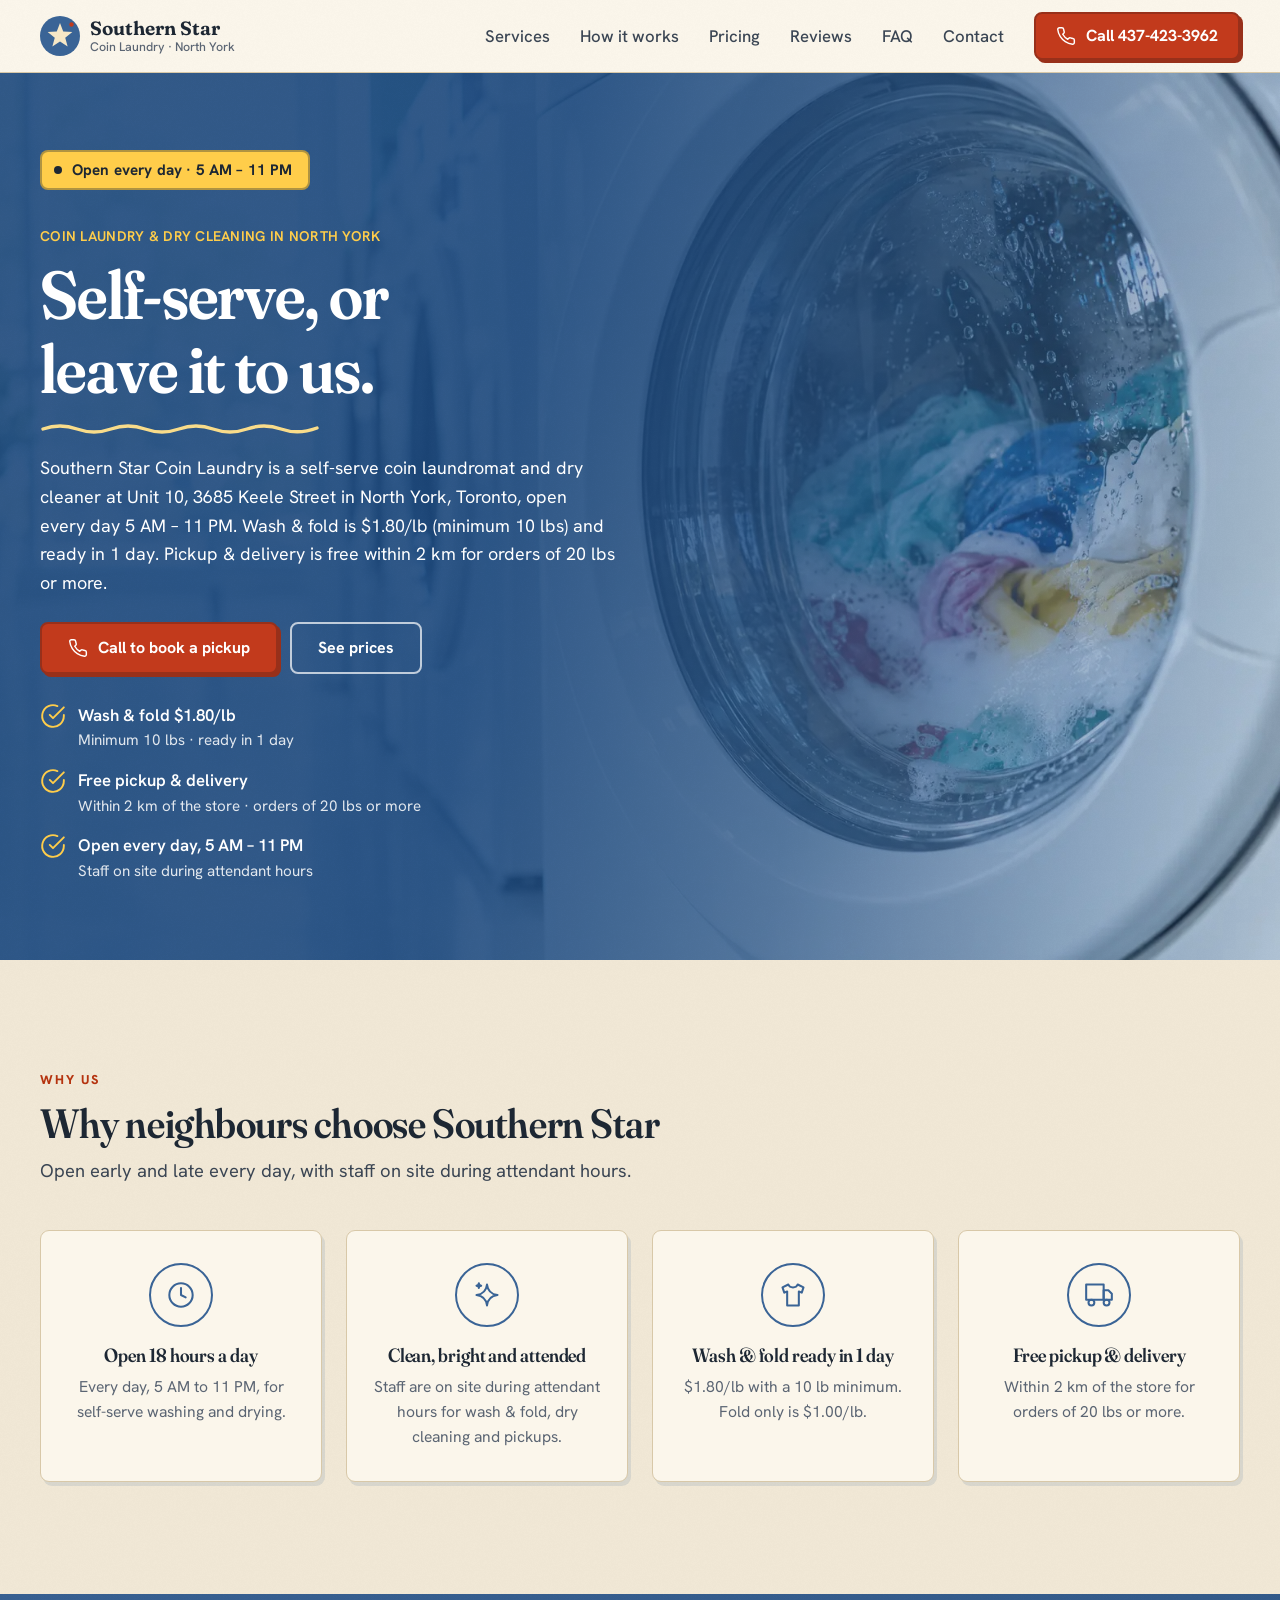
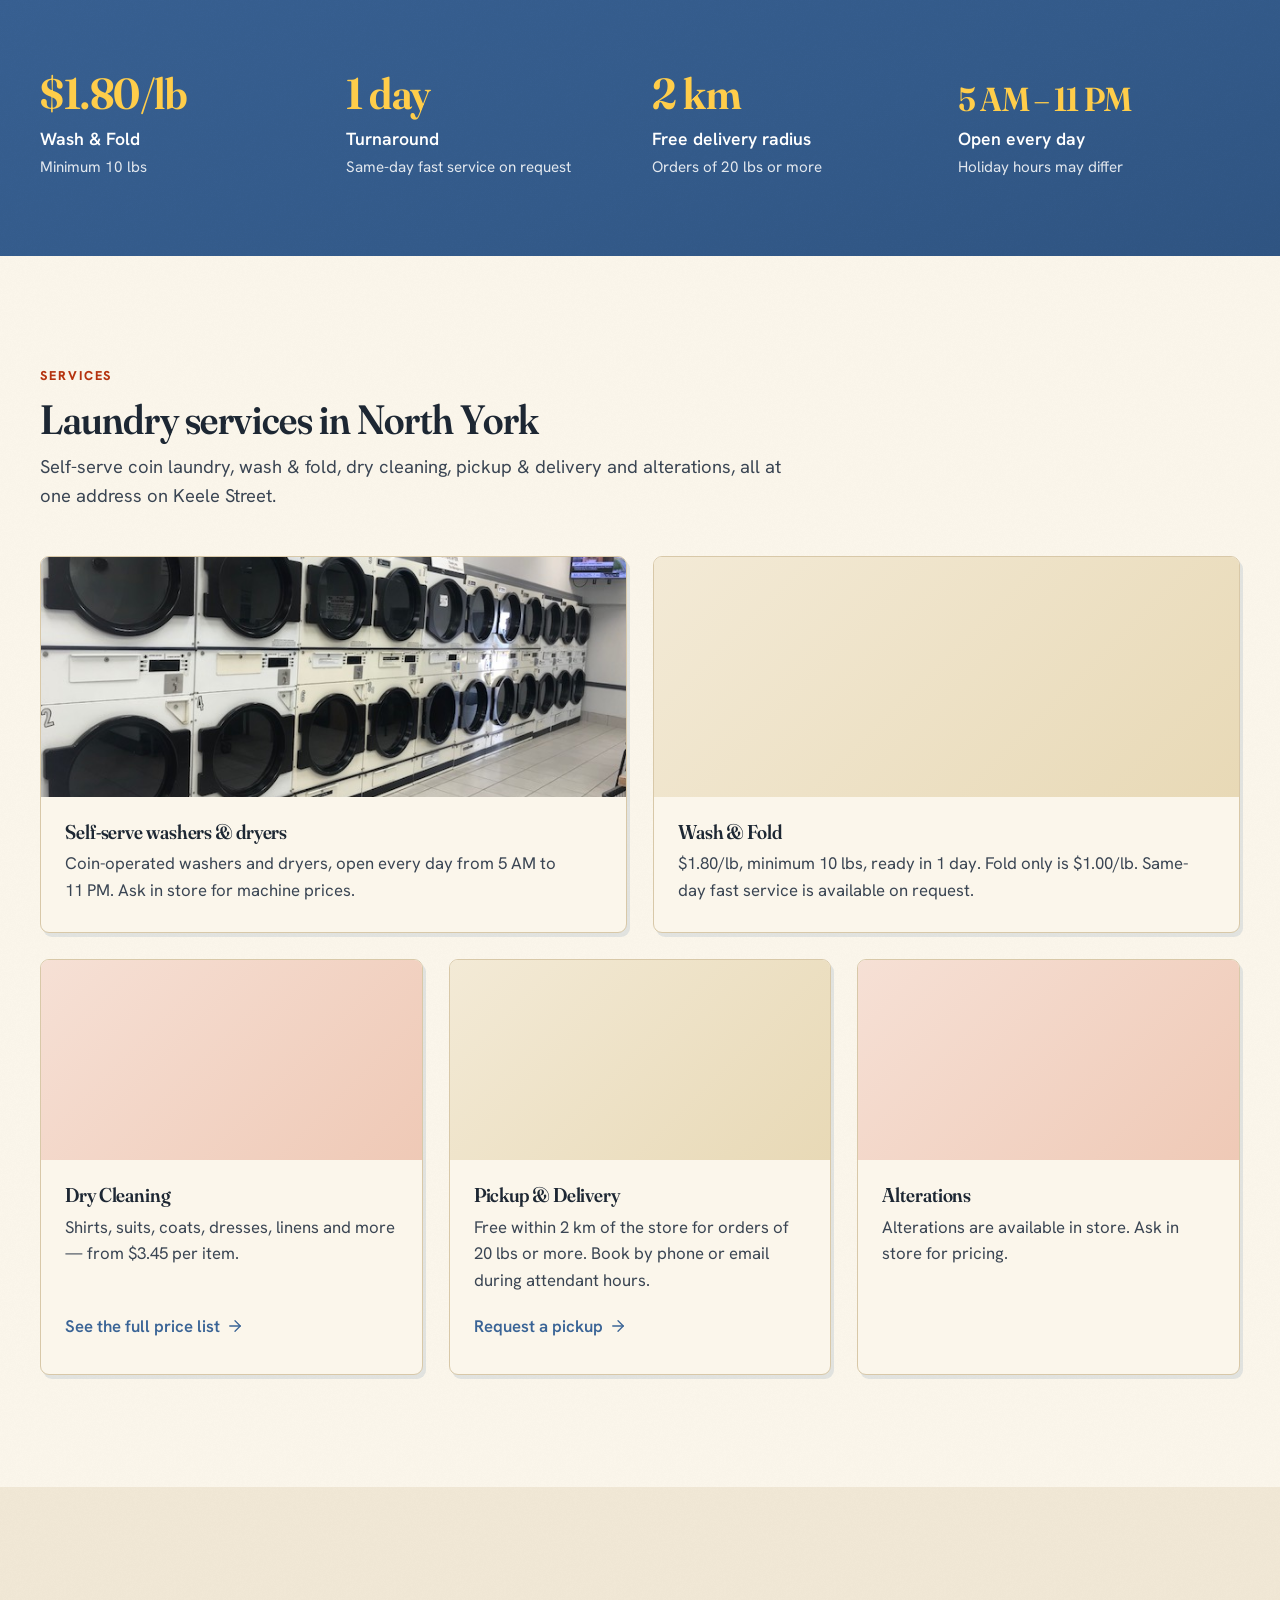
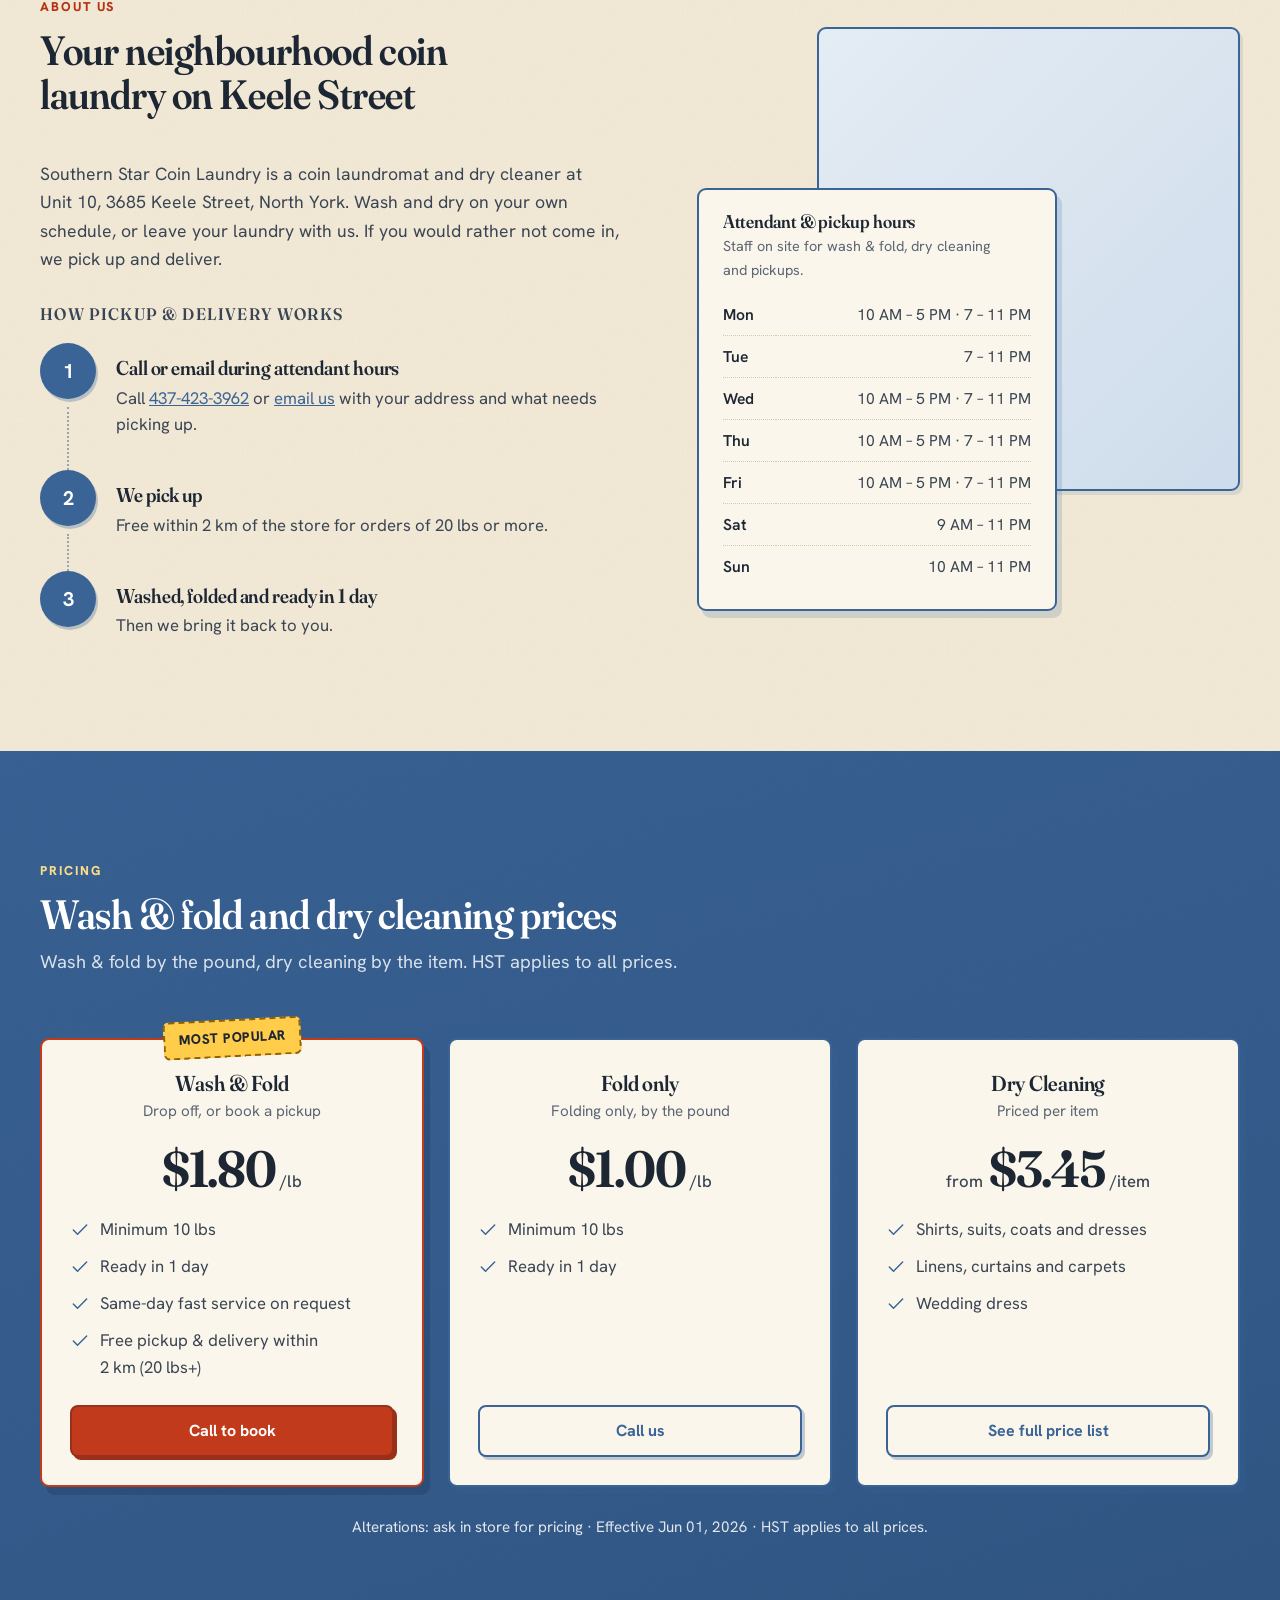
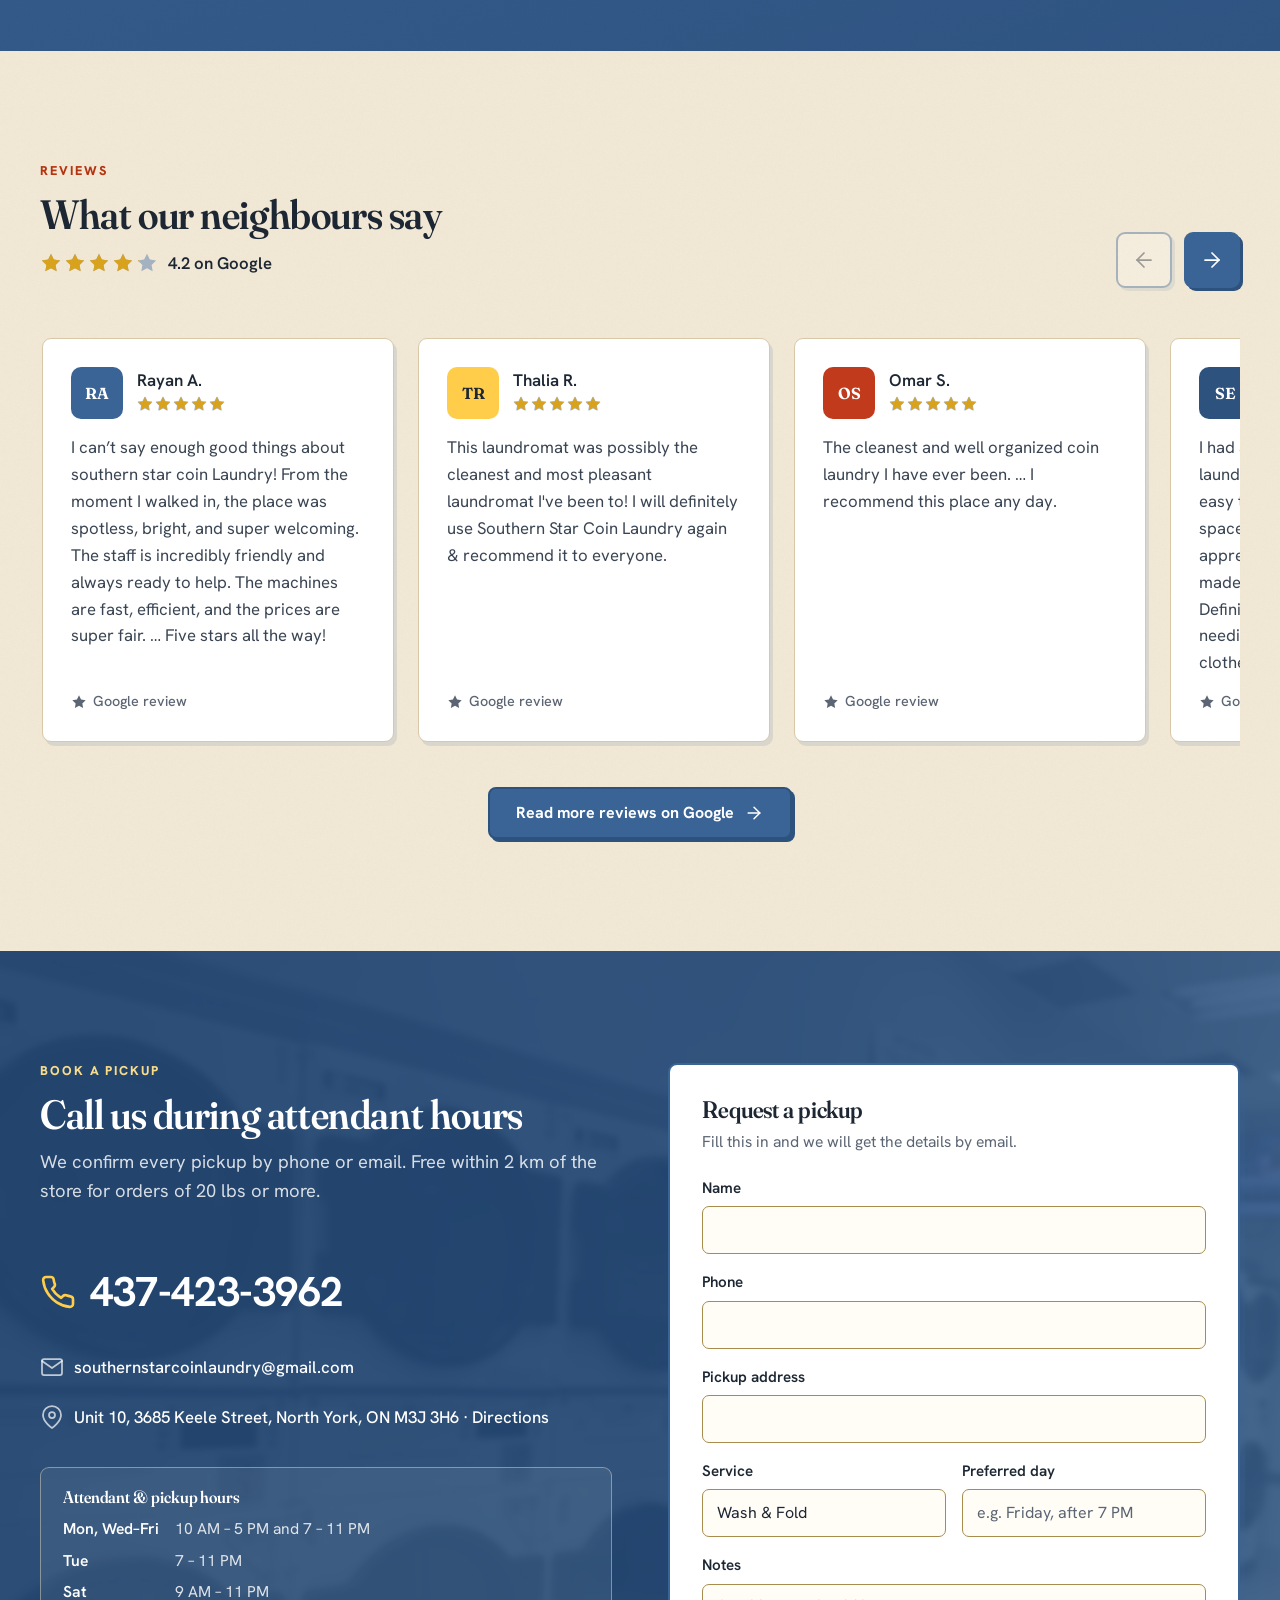
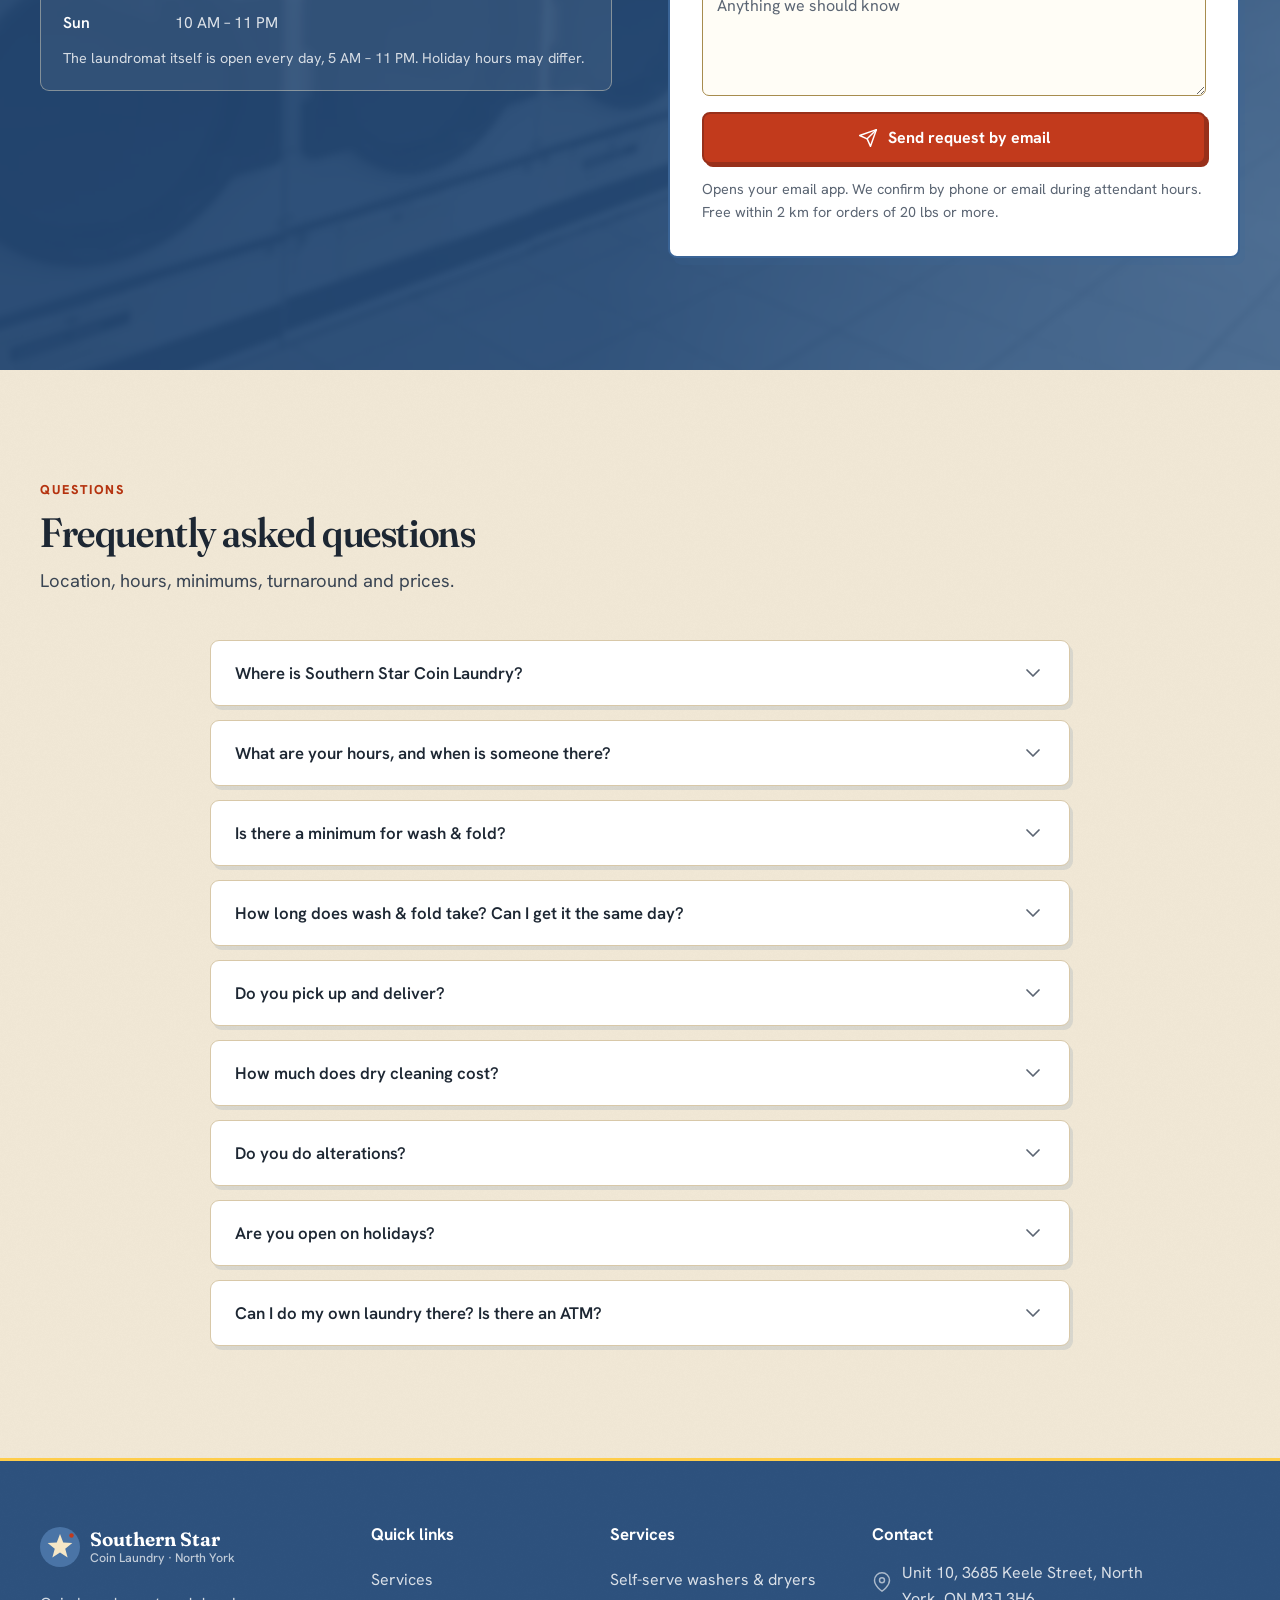
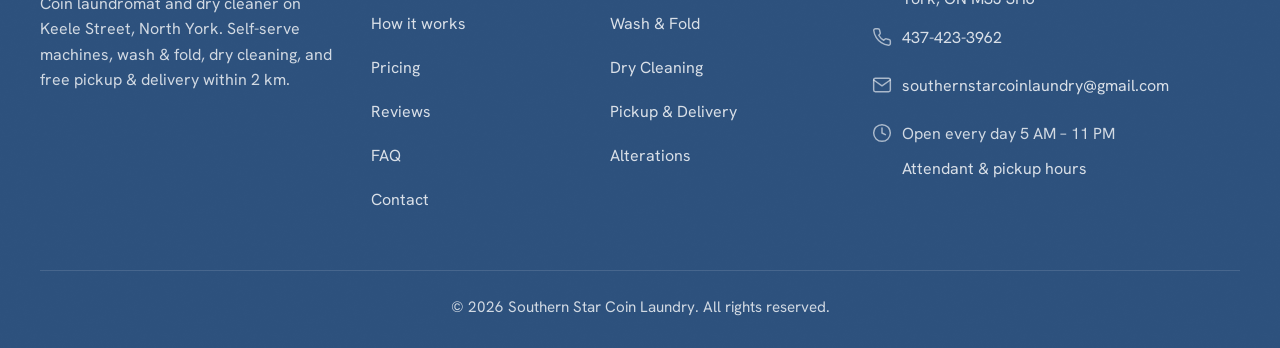
==== commit 48bbb315: "Recolour design C from bottle green to a light soft-denim blue MT and the site owner asked for desig" ====
--- a/about.html
+++ b/about.html
@@ -9,7 +9,7 @@
   <meta name="robots" content="noindex, follow">
   <link rel="canonical" href="https://sscoinlaundry.vercel.app/">
   <meta name="theme-color" content="#FBF6EB">
-  <link rel="icon" href="data:image/svg+xml,%3Csvg xmlns='http://www.w3.org/2000/svg' viewBox='0 0 40 40'%3E%3Ccircle cx='20' cy='20' r='20' fill='%230E5236'/%3E%3Cpolygon fill='%23F6E7C6' points='20,7 23.23,15.55 32.36,15.98 25.23,21.7 27.64,30.52 20,25.5 12.36,30.52 14.77,21.7 7.64,15.98 16.77,15.55'/%3E%3Ccircle cx='31.5' cy='8.5' r='2.2' fill='%23C23A1C'/%3E%3C/svg%3E">
+  <link rel="icon" href="data:image/svg+xml,%3Csvg xmlns='http://www.w3.org/2000/svg' viewBox='0 0 40 40'%3E%3Ccircle cx='20' cy='20' r='20' fill='%233A6496'/%3E%3Cpolygon fill='%23F6E7C6' points='20,7 23.23,15.55 32.36,15.98 25.23,21.7 27.64,30.52 20,25.5 12.36,30.52 14.77,21.7 7.64,15.98 16.77,15.55'/%3E%3Ccircle cx='31.5' cy='8.5' r='2.2' fill='%23C23A1C'/%3E%3C/svg%3E">
   <link rel="stylesheet" href="css/site.css">
 </head>
 <body>
--- a/css/site.css
+++ b/css/site.css
@@ -1373,10 +1373,13 @@
 
 /* ==========================================================================
    22. Direction C: "Neighbourhood signage"
-   Warm cream paper, one deep brand colour for the big fields (hero overlay,
+   Warm cream paper, one soft denim blue for the big fields (hero overlay,
    stats, pricing and booking bands, footer), a brick-red "open sign" for the
-   one action colour, and a sunflower-mustard spark (hero chip and kicker,
-   the wavy underline, checks, stat figures, stars, stamps).
+   one action colour, and a sunflower spark (hero chip and kicker, the wavy
+   underline, checks, stat figures, stars, stamps). The site owner chose
+   this design on Oct 26, 2026, in blue instead of its original bottle
+   green, and lighter than the steel blue before it: MT found the first
+   cobalt "too saturated" and the steel/navy "so dark".
    Display: Fraunces (variable: opsz, SOFT, WONK, wght). Text/UI: Hanken
    Grotesk. Small radii, hairline borders, hard offset "sign-board" shadows,
    printed uppercase section labels, a faint paper grain on the backgrounds.
@@ -1407,57 +1410,60 @@
 /* 1. Tokens. Contrast ratios are WCAG 2.x against the flat token colours.
    -------------------------------------------------------------------------- */
 :root {
-  /* Brand field (bottle green) */
-  --blue: #0E5236;          /* brand: links, icons, icon rings, step numbers, secondary buttons, selected tab, card borders. White on it 9.2:1; on cream 7.6:1 */
-  --blue-dark: #0A3F2A;     /* brand pressed / hover; the edge under brand buttons */
-  --blue-soft: #E7EFE3;     /* pale brand tint: light-button hover, note boxes, featured Wash & Fold box. Brand text on it 7.8:1 */
-  --aqua-deep: var(--blue); /* (name kept) icons on light tints */
-  --navy: #0C3123;          /* darkest field: footer, one review avatar */
-  --navy-deep: #0A2B1E;     /* behind the hero photo and the booking photo before they load */
-  --navy-mid: #0E4430;      /* (name kept, not used by this layer) */
-  --teal-end: #12573B;      /* (name kept, not used by this layer) */
-  --band-1: #0F4430;        /* dark bands (stats, pricing, booking, page heroes): lightest stop, top left. Also their flat fallback colour */
-  --band-2: #0C3B29;        /* dark bands: middle stop */
-  --band-3: #0A3123;        /* dark bands: darkest stop, bottom right */
+  /* Brand field (soft denim, light enough not to read dark, calm enough not to read loud) */
+  --blue: #3A6496;           /* brand: links, icons, icon rings, step numbers, secondary buttons, selected tab, card borders, logo disc. White on it 6.1:1; on cream 5.0:1, on paper 5.7:1 */
+  --blue-dark: #2E527E;      /* brand pressed / hover; the edge under brand buttons. White 8.0:1 */
+  --blue-soft: #E4ECF4;      /* pale denim tint: light-button hover, note boxes, featured Wash & Fold box. Brand on it 5.1:1 */
+  --aqua-deep: var(--blue);  /* (name kept) icons on light tints */
+  --navy: #2E527E;           /* footer (one calm step deeper than the bands), one review avatar. Footer text (78% white) 5.6:1, brand tag (70%) 4.9:1 */
+  --navy-deep: #2C4F7A;      /* behind the hero photo and the booking photo before they load */
+  --navy-mid: #345B8B;       /* (name kept, not used by this layer) */
+  --teal-end: #386092;       /* (name kept, not used by this layer) */
+  --band-1: #386092;         /* bands (stats, pricing, booking, page heroes): lightest stop, top left, and the flat fallback. White 6.45:1; 86% white notes 5.3:1; --aqua labels 4.8:1; stat figures (--amber, large) 4.3:1 */
+  --band-2: #345B8B;         /* bands: middle stop */
+  --band-3: #305583;         /* bands: darkest stop, bottom right */
   --dark-gradient: var(--grain), linear-gradient(162deg, var(--band-1) 0%, var(--band-2) 58%, var(--band-3) 100%), var(--band-1);
 
   /* Hero overlay over the washer photo / video. Desktop runs left to right:
-     dark under the text, lighter over the machine on the right */
-  --hero-shade-1: rgba(8, 38, 26, .93);    /* desktop, left edge (under the text) */
-  --hero-shade-2: rgba(10, 45, 31, .9);    /* desktop, 40% across */
-  --hero-shade-3: rgba(14, 61, 42, .74);   /* desktop, 64% across */
-  --hero-shade-4: rgba(16, 70, 48, .46);   /* desktop, right edge (the washer shows through) */
-  --hero-shade-phone-1: rgba(8, 38, 26, .9);   /* phones and tablets (text crosses the photo): top */
-  --hero-shade-phone-2: rgba(12, 52, 35, .9);  /* phones and tablets: bottom */
-  --hero-pause-bg: rgba(10, 43, 30, .55);       /* video pause button */
-  --hero-pause-bg-hover: rgba(10, 43, 30, .8);  /* video pause button, mouse hover */
-  --book-shade-1: rgba(8, 38, 26, .95);    /* booking band overlay over the shop photo, left */
-  --book-shade-2: rgba(13, 61, 42, .92);   /* booking band overlay, middle */
-  --book-shade-3: rgba(12, 72, 48, .92);   /* booking band overlay, right */
+     deep under the text, a light 22% veil over the machine on the right.
+     The photo's left side is bright, so these print lighter than they read
+     here. Measured over the still and 5 video frames at 320-1440 px: white
+     lead >= 6.1:1, kicker >= 4.6:1, checklist notes >= 5.4:1 */
+  --hero-shade-1: rgba(29, 72, 124, .9); /* desktop, left edge (under the text) */
+  --hero-shade-2: rgba(27, 71, 124, .9); /* desktop, 40% across */
+  --hero-shade-3: rgba(40, 82, 132, .74); /* desktop, 64% across (still covers the lead's right end) */
+  --hero-shade-4: rgba(90, 132, 178, .22); /* desktop, right edge: light and airy, the washer shows */
+  --hero-shade-phone-1: rgba(29, 73, 126, .9); /* phones and tablets: top */
+  --hero-shade-phone-2: rgba(29, 74, 128, .89); /* phones and tablets: bottom */
+  --hero-pause-bg: rgba(36, 66, 104, .55); /* video pause button */
+  --hero-pause-bg-hover: rgba(36, 66, 104, .8); /* video pause button, mouse hover */
+  --book-shade-1: rgba(30, 68, 116, .95); /* booking band over the shop photo, left (under the text) */
+  --book-shade-2: rgba(33, 73, 123, .93); /* middle */
+  --book-shade-3: rgba(58, 100, 150, .86); /* right, under the form card: the dryers show through */
 
   /* Ink and paper */
-  --ink: #20281E;           /* headings, dark labels, chip text: 14:1 on cream */
-  --text: #3B463A;          /* body text: 9.2:1 on paper, 8.1:1 on cream */
-  --muted: #5C6657;         /* secondary text: 5.6:1 on paper, 4.9:1 on cream */
+  --ink: #1D2733;            /* blue-black: headings, dark labels, chip text. 12.4:1 on cream */
+  --text: #3A4553;           /* slate body text: 8.0:1 on cream, 9.0:1 on paper */
+  --muted: #5B6573;          /* secondary text: 4.85:1 on cream, 5.5:1 on paper */
   --bg: #F1E8D6;            /* cream: page bands, note boxes, menu-button fill */
   --card: #FBF6EB;          /* paper: body, white sections, cards, header */
   --line: #D8C8A8;          /* tan hairline: card borders, dotted rows */
   --field-bg: #FFFDF6;      /* form fields */
   --field-line: #A78C4E;    /* form field borders: 3.2:1 on the white form card */
 
-  /* Spark (sunflower mustard) */
-  --amber: #E3A008;         /* hero chip and kicker, checks, stat figures, stars, stamps, footer rule. Ink on it 6.7:1; on the dark bands >= 4.9:1 */
-  --amber-dark: #B87B06;    /* (name kept, not used by this layer) */
-  --aqua: #F2C14E;          /* (name kept) lighter mustard for small text on the dark bands (Pricing / Book a pickup labels) and the wavy underline: 6.6:1 */
-  --stamp-line: #8A5A06;    /* dashed edge of the "Most popular" and "Special" stamps */
-  --star-empty: #C9D9DD;    /* unfilled part of the rating stars */
+  /* Spark (sunflower: C's mustard is too dark to read on a lighter blue) */
+  --amber: #FFCD4A;          /* hero chip and kicker, checks, stat figures, stamps, footer rule. Ink on it 10.1:1 */
+  --amber-dark: #D9A21C;     /* rating stars on paper (C's mustard weight, 2.1:1 on paper; "4.2 on Google" carries the rating in text) */
+  --aqua: #F9DC8A;           /* pale butter: small labels on the bands and the wavy underline. 4.8:1 on --band-1 */
+  --stamp-line: #8F6008;     /* dashed edge of the "Most popular" and "Special" stamps */
+  --star-empty: #A3B1C1;     /* unfilled part of the rating stars (2.0:1 on paper, darker than the gold fill so the 4.2 reads) */
 
   /* Action (brick-red "open sign") */
   --cta: #C23A1C;           /* the one action colour (Call / Book / Send): white label 5.4:1; logo dot */
   --cta-hover: #A6300F;     /* action, mouse hover: white 6.9:1 */
   --cta-deep: #A8341A;      /* action-family icons on light tints */
-  --cta-edge: #7E2410;      /* border and hard "painted edge" under the action buttons */
-  --cta-edge-hover: #6A1D0C;/* the same edge on mouse hover */
+  --cta-edge: #98301A;       /* border and hard edge under the action buttons (was #7E2410) */
+  --cta-edge-hover: #82280F; /* the same edge on mouse hover */
   --cta-tint: #F8E7DD;      /* "Special" price row background */
   --label: #B5330F;         /* printed section labels and price-list group names on light: 5.0:1 on cream */
 
@@ -1467,25 +1473,25 @@
   --logo-dot: var(--cta);     /* small dot at the logo's top right */
 
   /* Photo fallbacks (shown only while a photo loads or if it fails) */
-  --tint-brand-1: #E7EFE3;  /* brand tint, light (service card / How-it-works photo boxes) */
-  --tint-brand-2: #D3E2CF;  /* brand tint, dark */
+  --tint-brand-1: #E4ECF4;   /* brand tint, light (service card / How-it-works photo boxes) */
+  --tint-brand-2: #CEDCEB;   /* brand tint, dark */
   --tint-paper-1: #F3EAD6;  /* paper tint, light */
   --tint-paper-2: #E8D9B6;  /* paper tint, dark */
   --tint-cta-1: #F6E0D5;    /* brick tint, light */
   --tint-cta-2: #EFC9B6;    /* brick tint, dark */
 
   /* Hard "sign-board" shadows and see-through edges */
-  --shadow: 3px 4px 0 rgba(20, 40, 30, .11);        /* cards */
-  --shadow-lg: 5px 7px 0 rgba(20, 40, 30, .17);     /* framed cards: hours, form, price boards, Wash & Fold */
-  --shadow-hover: 5px 8px 0 rgba(20, 40, 30, .14);  /* cards lifting on mouse hover */
-  --shadow-featured: 6px 8px 0 rgba(194, 58, 28, .22); /* featured price board (brick tinted) */
-  --shadow-num: 2px 3px 0 rgba(10, 43, 30, .25);    /* How-it-works step numbers */
-  --menu-shadow: 0 24px 40px rgba(20, 40, 30, .14); /* phone menu panel */
-  --edge-brand: rgba(14, 82, 54, .28);       /* edge under outline buttons on paper */
-  --edge-brand-soft: rgba(14, 82, 54, .25);  /* edge under the light review arrow */
-  --rule-brand: rgba(14, 82, 54, .45);       /* dotted line between the How-it-works steps */
-  --chip-line: rgba(32, 40, 30, .5);         /* hero chip border */
-  --hours-line: rgba(246, 231, 198, .35);    /* rim of the hours box on the booking band */
+  --shadow: 3px 4px 0 rgba(58, 100, 150, .13); /* cards */
+  --shadow-lg: 5px 7px 0 rgba(58, 100, 150, .18); /* framed cards: hours, form, price boards, Wash & Fold */
+  --shadow-hover: 5px 8px 0 rgba(58, 100, 150, .16); /* cards lifting on mouse hover */
+  --shadow-featured: 6px 8px 0 rgba(24, 52, 90, .3); /* featured price board: it sits on the denim band, where a brick or light-blue tint disappears */
+  --shadow-num: 2px 3px 0 rgba(58, 100, 150, .3); /* How-it-works step numbers */
+  --menu-shadow: 0 24px 40px rgba(46, 82, 126, .14); /* phone menu panel */
+  --edge-brand: rgba(58, 100, 150, .3); /* edge under outline buttons on paper */
+  --edge-brand-soft: rgba(58, 100, 150, .26); /* edge under the light review arrow */
+  --rule-brand: rgba(58, 100, 150, .5); /* dotted line between the How-it-works steps */
+  --chip-line: rgba(29, 39, 51, .35); /* hero chip border */
+  --hours-line: rgba(255, 240, 205, .4); /* rim of the hours box on the booking band */
 
   /* Paper grain: the design's speckle (its 5% multiply overlay, without the
      overlay's flat 2.5% darkening), laid over section backgrounds as a layer */
@@ -1497,6 +1503,7 @@
   --pill: 8px;              /* no full pills: tags and slab buttons */
   --font: "Hanken Grotesk", system-ui, -apple-system, "Segoe UI", Roboto, sans-serif;
   --font-serif: "Fraunces", Georgia, "Times New Roman", serif;
+  --logo-disc-footer: #4A74A6; /* footer logo badge: a lighter denim so it stands off the footer (1.65:1; C's green had 1.5:1); cream star on it 3.95:1 */
 }
 
 /* 2. Paper base and grain
@@ -1569,7 +1576,7 @@
 }
 .btn--call { border-radius: var(--pill); }
 
-/* 7. Hero: washer photo / video full-bleed under a brand overlay, mustard
+/* 7. Hero: washer photo / video full-bleed under a brand overlay, sunflower
    spark, wavy underline under the headline. No floating cards.
    -------------------------------------------------------------------------- */
 .hero__bg::after {
@@ -1625,7 +1632,7 @@
   color: var(--blue);
 }
 
-/* 9. Stats band: flat brand field, mustard figures
+/* 9. Stats band: flat brand field, sunflower figures
    -------------------------------------------------------------------------- */
 .stat__value {
   color: var(--amber);
@@ -1695,7 +1702,7 @@
   transform: translate(-50%, -55%) rotate(-3deg);
 }
 
-/* 13. Reviews: flat cards, brand / mustard / brick avatars, slab arrows
+/* 13. Reviews: flat cards, brand / sunflower / brick avatars, slab arrows
    -------------------------------------------------------------------------- */
 .review-card { border: 1.5px solid var(--line); border-radius: var(--radius); box-shadow: var(--shadow); }
 .avatar {
@@ -1743,7 +1750,7 @@
 .faq { border: 1.5px solid var(--line); border-radius: var(--radius); box-shadow: var(--shadow); }
 .faq summary, .faq summary:focus-visible { border-radius: var(--radius); }
 
-/* 16. Footer: deep signboard with a mustard top rule
+/* 16. Footer: deep signboard with a sunflower top rule
    -------------------------------------------------------------------------- */
 .site-footer { background: var(--grain), var(--navy); border-top: 3px solid var(--amber); }
 
@@ -1793,3 +1800,17 @@
   .circle-btn--light:hover:not(:disabled) { background: var(--blue-soft); }
   .tabs__tab:hover:not([aria-selected="true"]) { border-color: var(--blue); color: var(--blue); }
 }
+
+/* Rules the blue palette needs (a token cannot reach them)
+   -------------------------------------------------------------------------- */
+/* Hero lead: 88% white in site.css. Full white lets the hero overlay sit
+   lighter while the lead keeps >= 6:1 (at 88% it would be ~5.4:1). */
+.hero__lead { color: #fff; }
+/* Small white notes on the bands and in the hero: 76-78% white in
+   site.css; 86% gives them margin (stat notes 5.3:1 on --band-1, hero
+   checklist notes >= 5.4:1 over every frame). */
+.stat__note, .checklist small { color: rgba(255, 255, 255, .86); }
+/* Rating stars on paper: deeper gold (sunflower is 1.4:1 on paper) */
+.stars__fill { color: var(--amber-dark); }
+/* Footer logo badge: the brand disc is only 1.3:1 against the footer */
+.site-footer .brand__disc { fill: var(--logo-disc-footer); }
